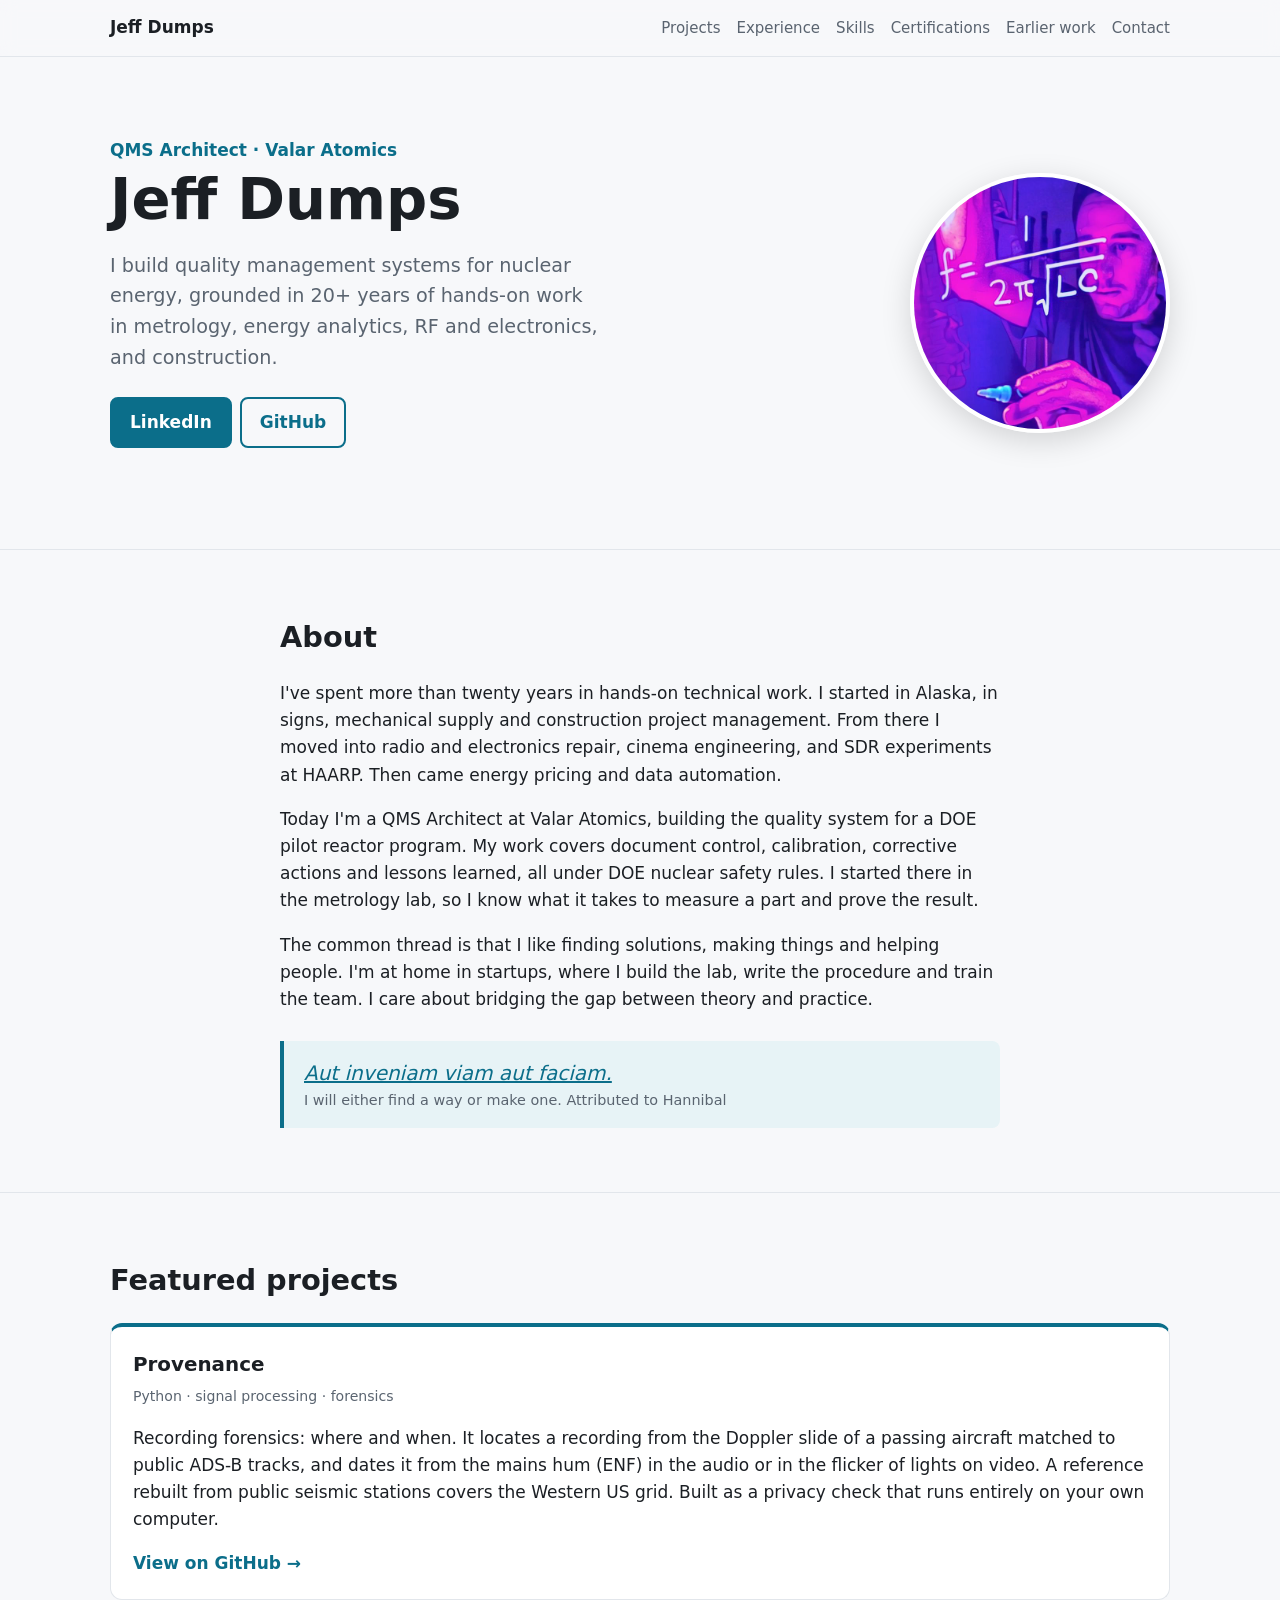
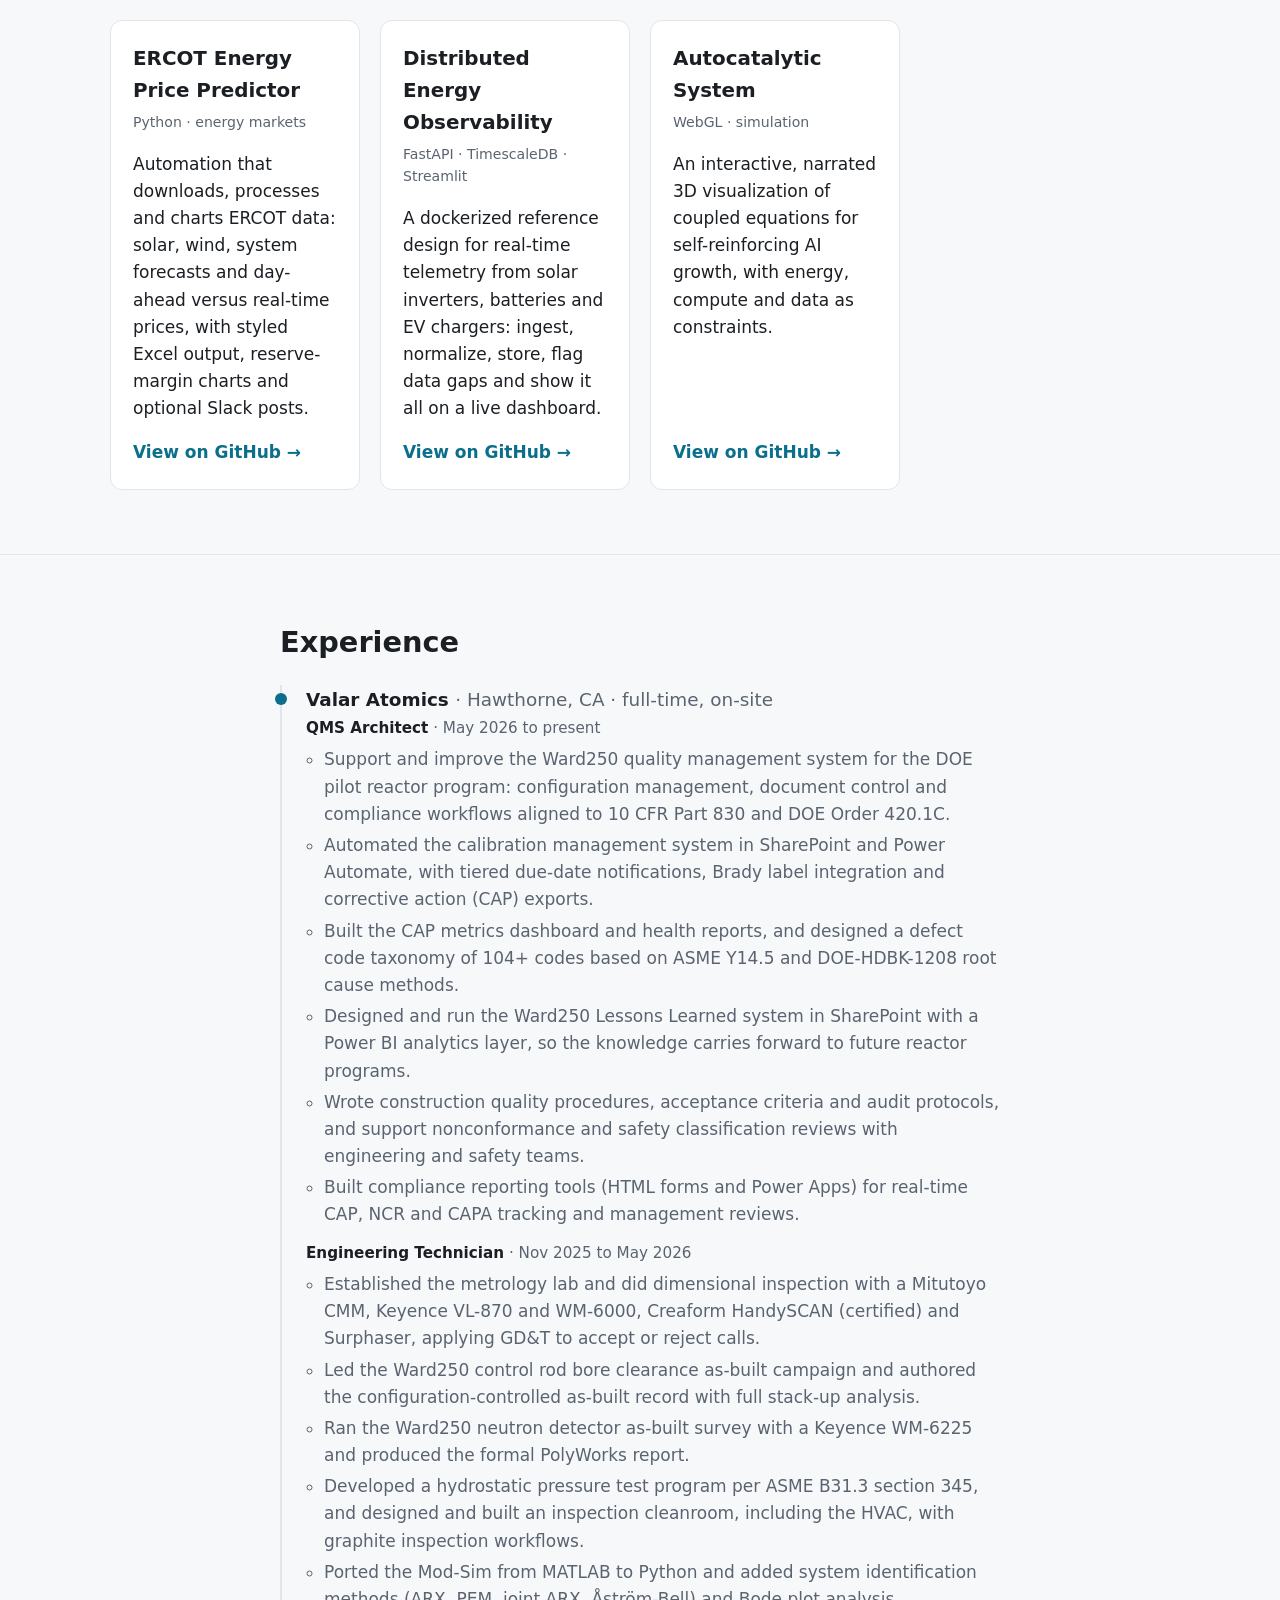
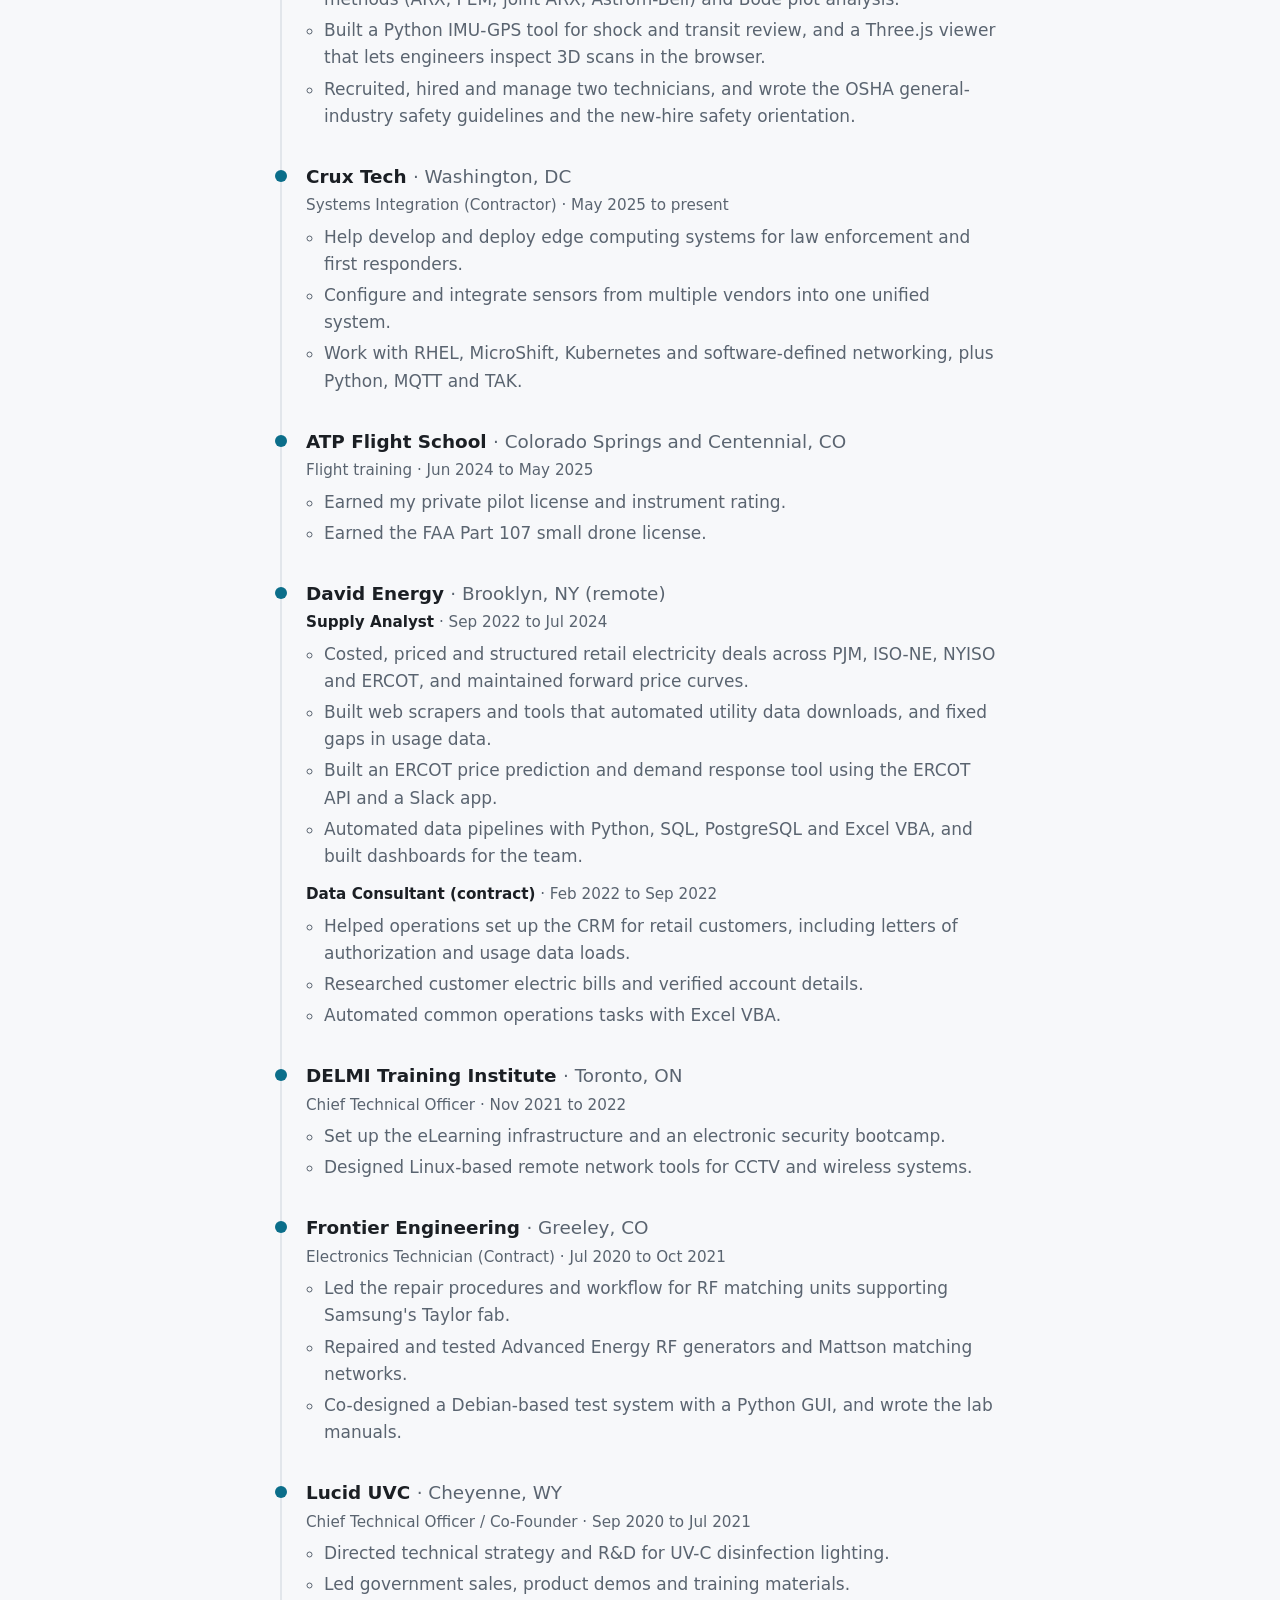
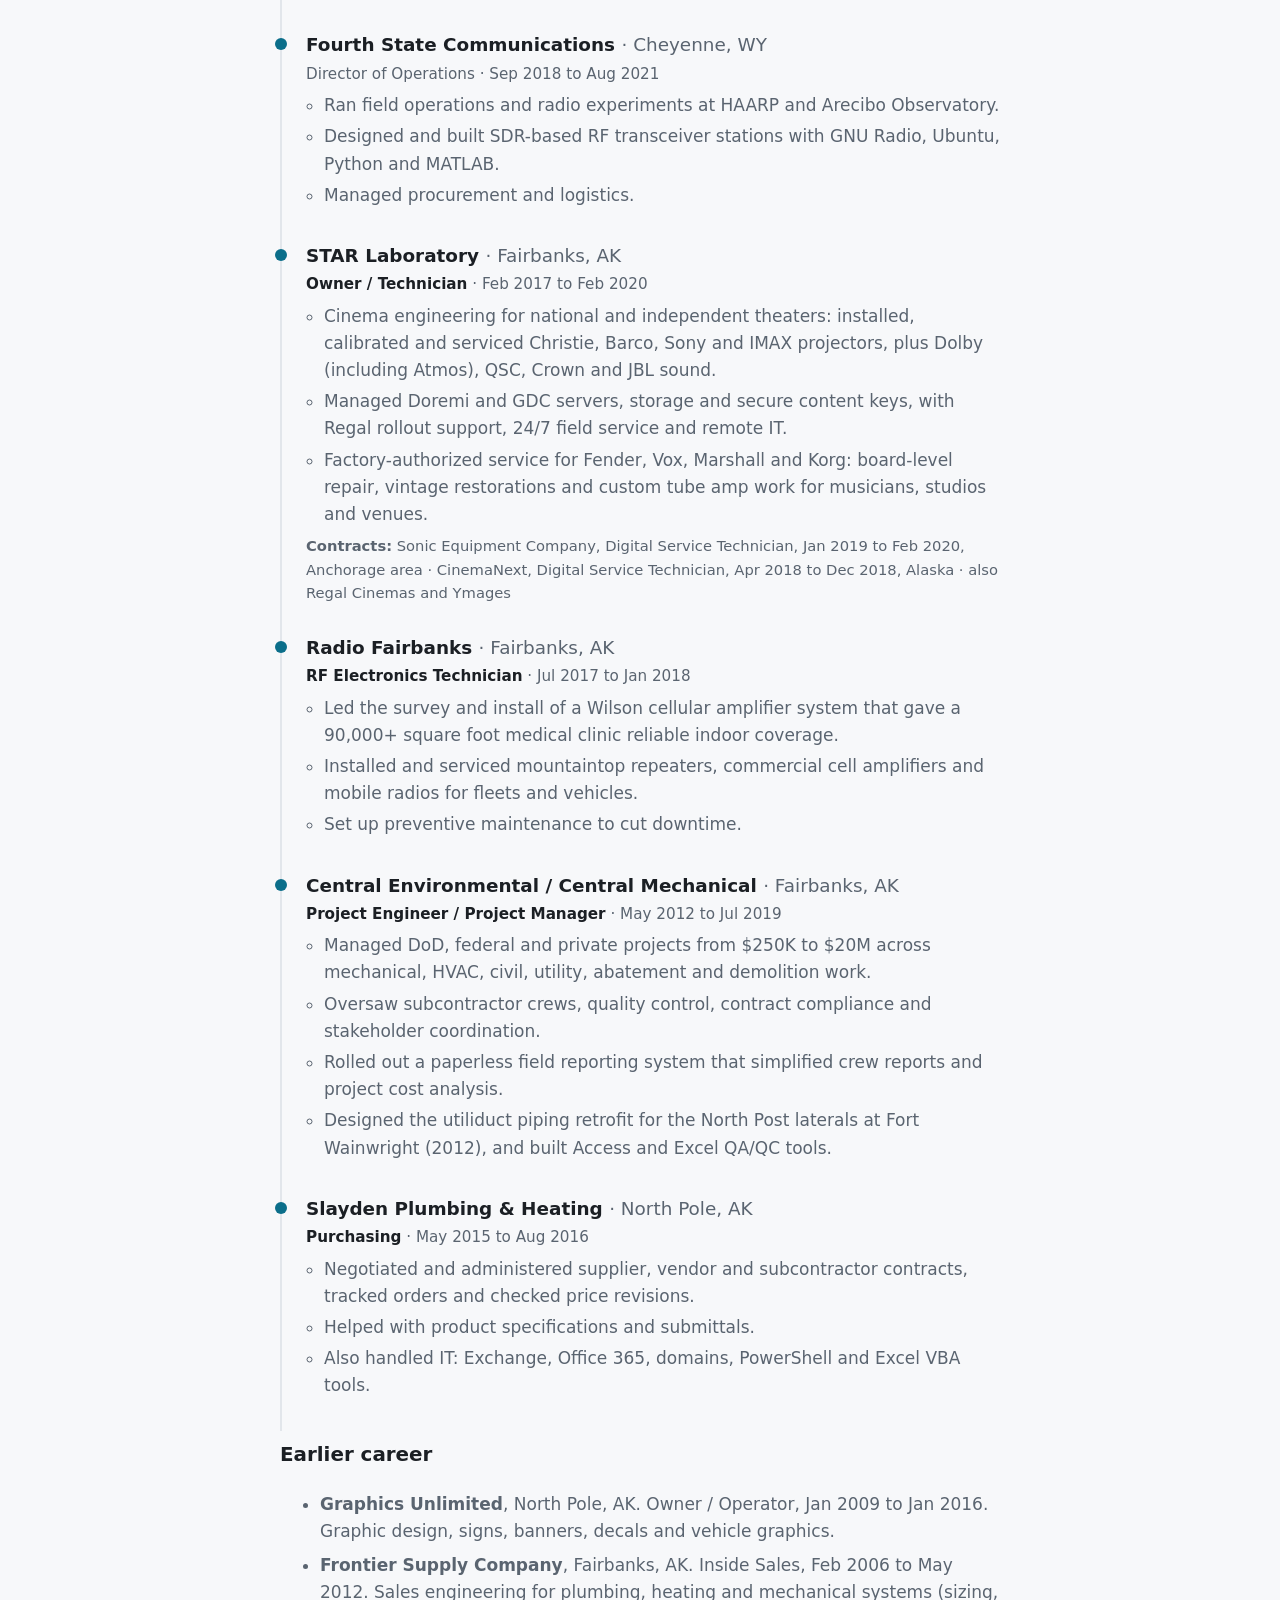
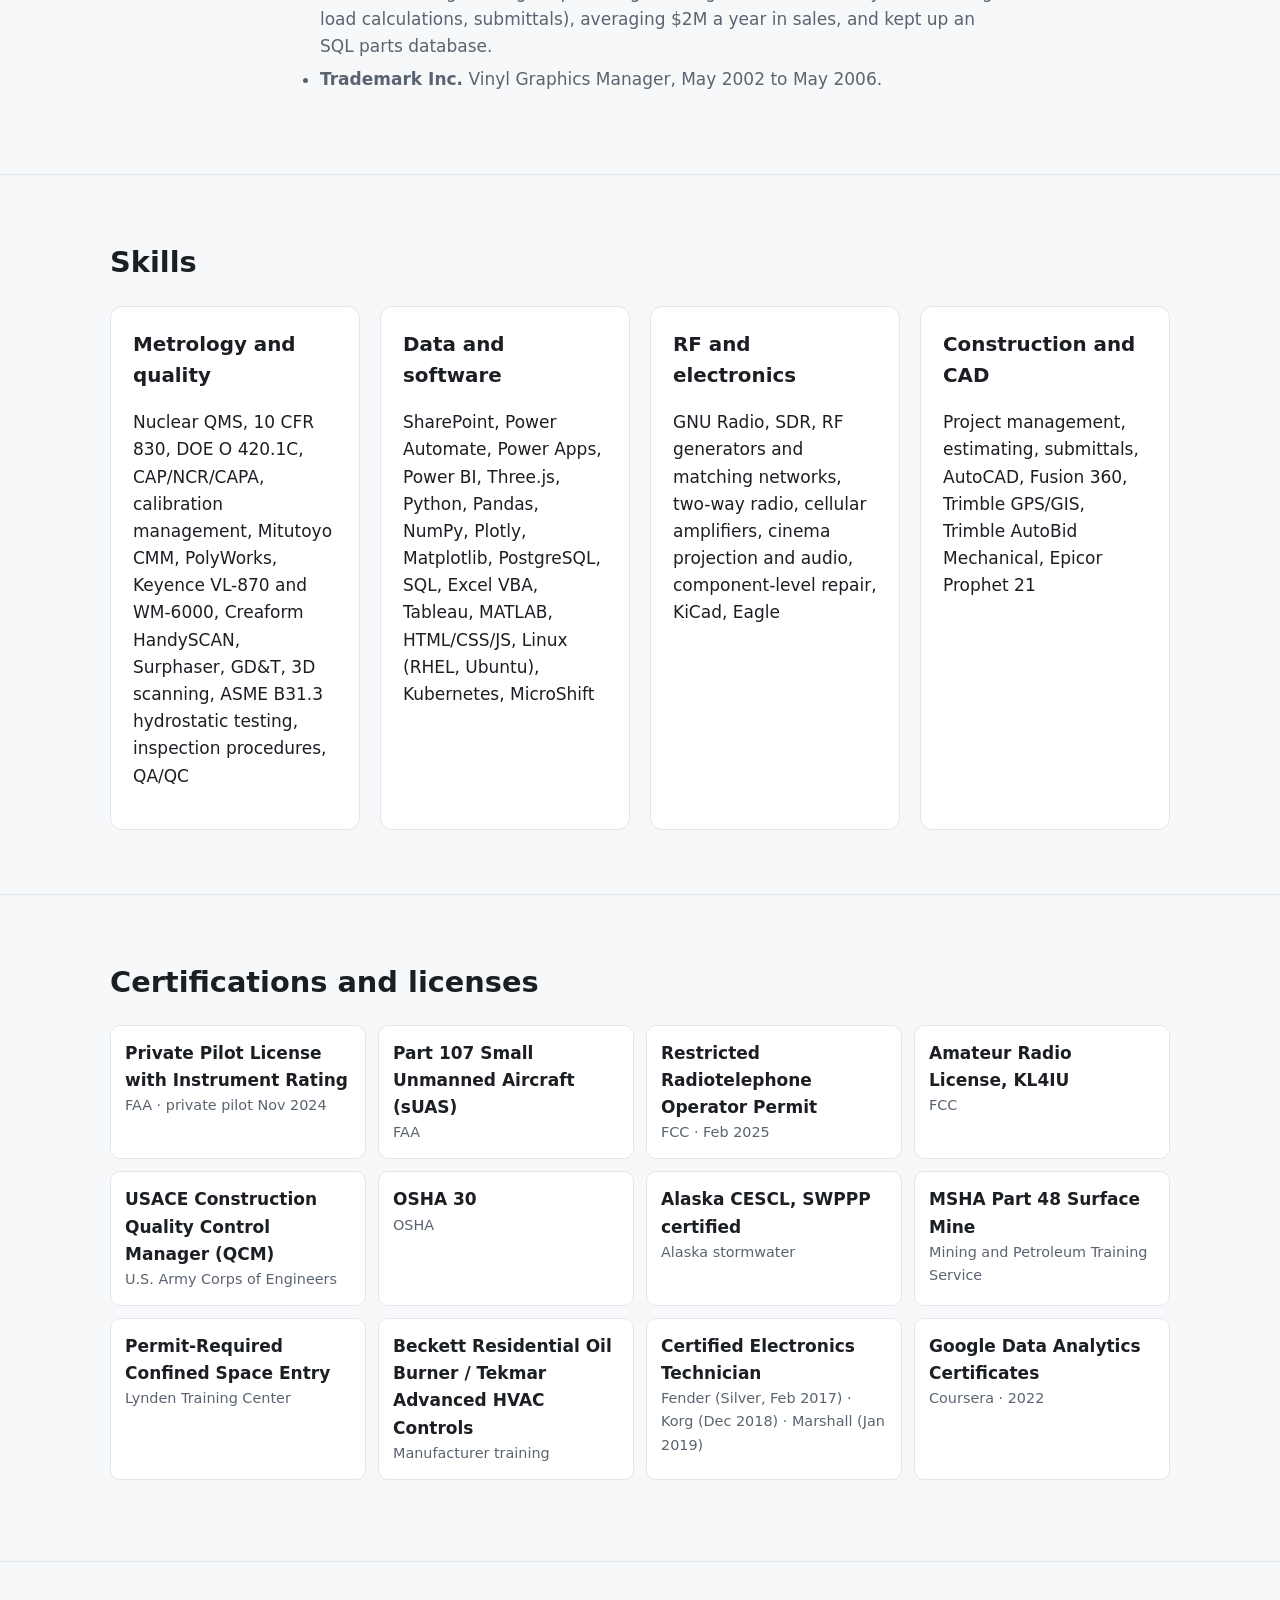
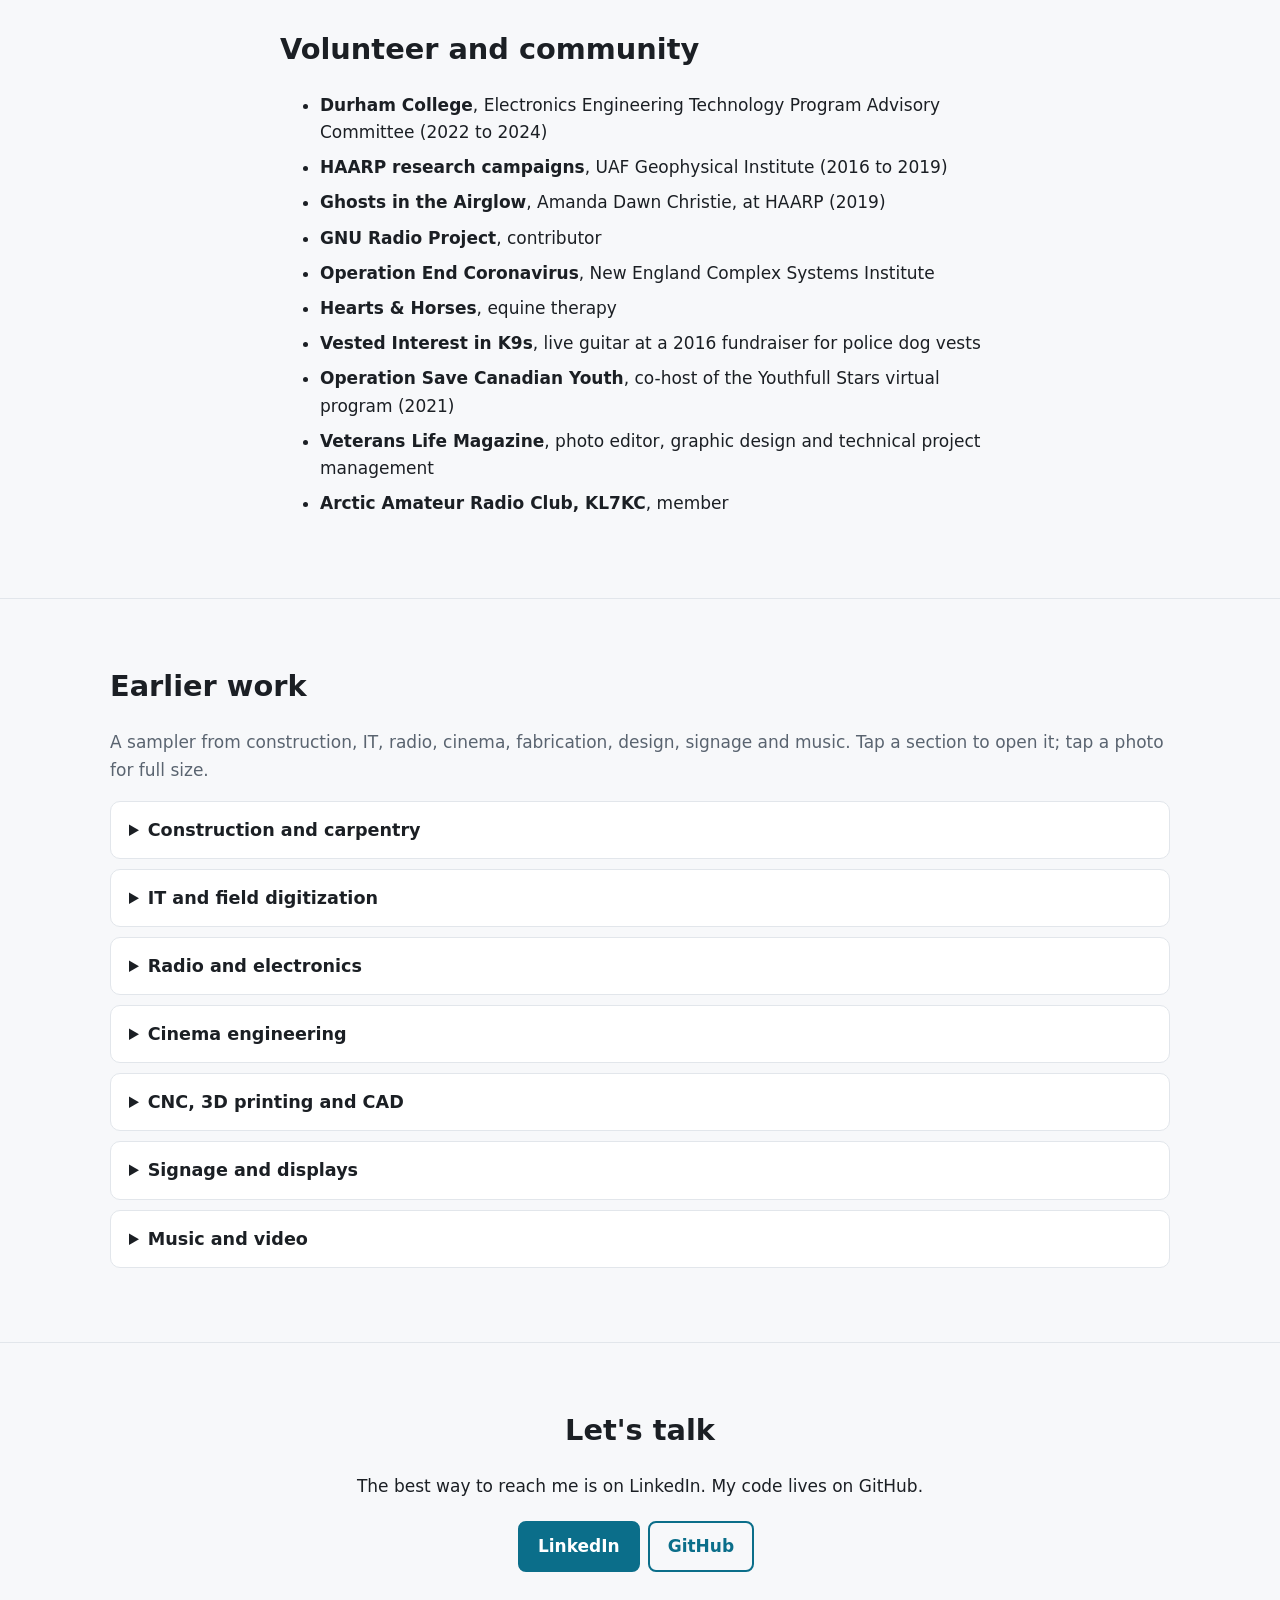
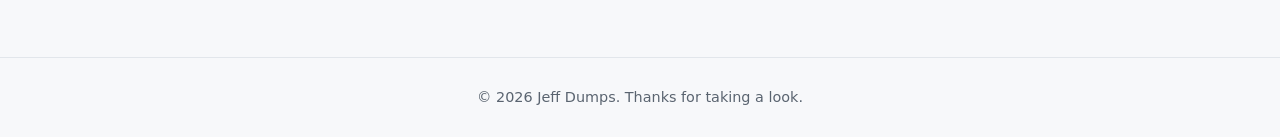
==== index.html @ f46b7fda "Update draft from résumé, Valar/David Energy detail and LinkedIn older roles (local only)" ====
<!doctype html>
<html lang="en">
<head>
<meta charset="utf-8"><meta name="viewport" content="width=device-width,initial-scale=1">
<title>Jeff Dumps | Quality systems, energy data and engineering</title>
<meta name="description" content="Jeff Dumps: nuclear quality systems, energy data and hands-on engineering.">
<link rel="stylesheet" href="style.css">
</head>
<body>
<a class="skip" href="#main">Skip to content</a>
<header class="nav"><div class="wrap"><a class="brand" href="#top">Jeff Dumps</a>
<nav aria-label="Sections"><a href="#projects">Projects</a><a href="#experience">Experience</a><a href="#skills">Skills</a><a href="#certs">Certifications</a><a href="#earlier">Earlier work</a><a href="#contact">Contact</a></nav></div></header>
<main id="main">
<section class="hero" id="top"><div class="wrap hero-grid">
<div><p class="eyebrow">QMS Architect &middot; Valar Atomics</p>
<h1>Jeff Dumps</h1>
<p class="lead">I build quality management systems for nuclear energy, grounded in 20+ years of hands-on work in metrology, energy analytics, RF and electronics, and construction.</p>
<p class="cta"><a class="btn" href="https://www.linkedin.com/in/jeffdumps/">LinkedIn</a><a class="btn ghost" href="https://github.com/jdak907">GitHub</a></p></div>
<img class="portrait" src="photos/thumbs/neon_profile_1.jpg" alt="Portrait of Jeff Dumps" width="320" height="320">
</div></section>

<section id="about"><div class="wrap narrow"><h2>About</h2>
<p>I've spent more than twenty years in hands-on technical work. I started in Alaska, in signs, mechanical supply and construction project management. From there I moved into radio and electronics repair, cinema engineering, and SDR experiments at HAARP. Then came energy pricing and data automation.</p><p>Today I'm a QMS Architect at Valar Atomics, building the quality system for a DOE pilot reactor program. My work covers document control, calibration, corrective actions and lessons learned, all under DOE nuclear safety rules. I started there in the metrology lab, so I know what it takes to measure a part and prove the result.</p>
<p>The common thread is that I like finding solutions, making things and helping people. I'm at home in startups, where I build the lab, write the procedure and train the team. I care about bridging the gap between theory and practice.</p>
<blockquote><p><a href="https://en.wikipedia.org/wiki/Inveniam_viam"><em>Aut inveniam viam aut faciam.</em></a></p><footer>I will either find a way or make one. Attributed to Hannibal</footer></blockquote></div></section>

<section id="projects"><div class="wrap">
<h2>Featured projects</h2>
<div class="cards">
<article class="card feature"><h3>Provenance</h3><p class="tag">Python &middot; signal processing &middot; forensics</p>
<p>Recording forensics: where and when. It locates a recording from the Doppler slide of a passing aircraft matched to public ADS-B tracks, and dates it from the mains hum (ENF) in the audio or in the flicker of lights on video. A reference rebuilt from public seismic stations covers the Western US grid. Built as a privacy check that runs entirely on your own computer.</p>
<a href="https://github.com/jdak907/provenance">View on GitHub &rarr;</a></article>
<article class="card"><h3>ERCOT Energy Price Predictor</h3><p class="tag">Python &middot; energy markets</p>
<p>Automation that downloads, processes and charts ERCOT data: solar, wind, system forecasts and day-ahead versus real-time prices, with styled Excel output, reserve-margin charts and optional Slack posts.</p>
<a href="https://github.com/jdak907/ercot_energy_price_predictor">View on GitHub &rarr;</a></article>
<article class="card"><h3>Distributed Energy Observability</h3><p class="tag">FastAPI &middot; TimescaleDB &middot; Streamlit</p>
<p>A dockerized reference design for real-time telemetry from solar inverters, batteries and EV chargers: ingest, normalize, store, flag data gaps and show it all on a live dashboard.</p>
<a href="https://github.com/jdak907/distributed-energy-observability">View on GitHub &rarr;</a></article>
<article class="card"><h3>Autocatalytic System</h3><p class="tag">WebGL &middot; simulation</p>
<p>An interactive, narrated 3D visualization of coupled equations for self-reinforcing AI growth, with energy, compute and data as constraints.</p>
<a href="https://github.com/jdak907/autocatalytic-system">View on GitHub &rarr;</a></article>
</div></div></section>

<section id="experience"><div class="wrap narrow"><h2>Experience</h2><ol class="timeline"><li><h3>Valar Atomics <span>&middot; Hawthorne, CA &middot; full-time, on-site</span></h3><p class="when"><strong>QMS Architect</strong> &middot; May 2026 to present</p><ul><li>Support and improve the Ward250 quality management system for the DOE pilot reactor program: configuration management, document control and compliance workflows aligned to 10 CFR Part 830 and DOE Order 420.1C.</li><li>Automated the calibration management system in SharePoint and Power Automate, with tiered due-date notifications, Brady label integration and corrective action (CAP) exports.</li><li>Built the CAP metrics dashboard and health reports, and designed a defect code taxonomy of 104+ codes based on ASME Y14.5 and DOE-HDBK-1208 root cause methods.</li><li>Designed and run the Ward250 Lessons Learned system in SharePoint with a Power BI analytics layer, so the knowledge carries forward to future reactor programs.</li><li>Wrote construction quality procedures, acceptance criteria and audit protocols, and support nonconformance and safety classification reviews with engineering and safety teams.</li><li>Built compliance reporting tools (HTML forms and Power Apps) for real-time CAP, NCR and CAPA tracking and management reviews.</li></ul><p class="when"><strong>Engineering Technician</strong> &middot; Nov 2025 to May 2026</p><ul><li>Established the metrology lab and did dimensional inspection with a Mitutoyo CMM, Keyence VL-870 and WM-6000, Creaform HandySCAN (certified) and Surphaser, applying GD&amp;T to accept or reject calls.</li><li>Led the Ward250 control rod bore clearance as-built campaign and authored the configuration-controlled as-built record with full stack-up analysis.</li><li>Ran the Ward250 neutron detector as-built survey with a Keyence WM-6225 and produced the formal PolyWorks report.</li><li>Developed a hydrostatic pressure test program per ASME B31.3 section 345, and designed and built an inspection cleanroom, including the HVAC, with graphite inspection workflows.</li><li>Ported the Mod-Sim from MATLAB to Python and added system identification methods (ARX, PEM, joint ARX, Åström-Bell) and Bode plot analysis.</li><li>Built a Python IMU-GPS tool for shock and transit review, and a Three.js viewer that lets engineers inspect 3D scans in the browser.</li><li>Recruited, hired and manage two technicians, and wrote the OSHA general-industry safety guidelines and the new-hire safety orientation.</li></ul></li><li><h3>Crux Tech <span>&middot; Washington, DC</span></h3><p class="when">Systems Integration (Contractor) &middot; May 2025 to present</p><ul><li>Help develop and deploy edge computing systems for law enforcement and first responders.</li><li>Configure and integrate sensors from multiple vendors into one unified system.</li><li>Work with RHEL, MicroShift, Kubernetes and software-defined networking, plus Python, MQTT and TAK.</li></ul></li><li><h3>ATP Flight School <span>&middot; Colorado Springs and Centennial, CO</span></h3><p class="when">Flight training &middot; Jun 2024 to May 2025</p><ul><li>Earned my private pilot license and instrument rating.</li><li>Earned the FAA Part 107 small drone license.</li></ul></li><li><h3>David Energy <span>&middot; Brooklyn, NY (remote)</span></h3><p class="when"><strong>Supply Analyst</strong> &middot; Sep 2022 to Jul 2024</p><ul><li>Costed, priced and structured retail electricity deals across PJM, ISO-NE, NYISO and ERCOT, and maintained forward price curves.</li><li>Built web scrapers and tools that automated utility data downloads, and fixed gaps in usage data.</li><li>Built an ERCOT price prediction and demand response tool using the ERCOT API and a Slack app.</li><li>Automated data pipelines with Python, SQL, PostgreSQL and Excel VBA, and built dashboards for the team.</li></ul><p class="when"><strong>Data Consultant (contract)</strong> &middot; Feb 2022 to Sep 2022</p><ul><li>Helped operations set up the CRM for retail customers, including letters of authorization and usage data loads.</li><li>Researched customer electric bills and verified account details.</li><li>Automated common operations tasks with Excel VBA.</li></ul></li><li><h3>DELMI Training Institute <span>&middot; Toronto, ON</span></h3><p class="when">Chief Technical Officer &middot; Nov 2021 to 2022</p><ul><li>Set up the eLearning infrastructure and an electronic security bootcamp.</li><li>Designed Linux-based remote network tools for CCTV and wireless systems.</li></ul></li><li><h3>Frontier Engineering <span>&middot; Greeley, CO</span></h3><p class="when">Electronics Technician (Contract) &middot; Jul 2020 to Oct 2021</p><ul><li>Led the repair procedures and workflow for RF matching units supporting Samsung's Taylor fab.</li><li>Repaired and tested Advanced Energy RF generators and Mattson matching networks.</li><li>Co-designed a Debian-based test system with a Python GUI, and wrote the lab manuals.</li></ul></li><li><h3>Lucid UVC <span>&middot; Cheyenne, WY</span></h3><p class="when">Chief Technical Officer / Co-Founder &middot; Sep 2020 to Jul 2021</p><ul><li>Directed technical strategy and R&amp;D for UV-C disinfection lighting.</li><li>Led government sales, product demos and training materials.</li></ul></li><li><h3>Fourth State Communications <span>&middot; Cheyenne, WY</span></h3><p class="when">Director of Operations &middot; Sep 2018 to Aug 2021</p><ul><li>Ran field operations and radio experiments at HAARP and Arecibo Observatory.</li><li>Designed and built SDR-based RF transceiver stations with GNU Radio, Ubuntu, Python and MATLAB.</li><li>Managed procurement and logistics.</li></ul></li><li><h3>STAR Laboratory <span>&middot; Fairbanks, AK</span></h3><p class="when"><strong>Owner / Technician</strong> &middot; Feb 2017 to Feb 2020</p><ul><li>Cinema engineering for national and independent theaters: installed, calibrated and serviced Christie, Barco, Sony and IMAX projectors, plus Dolby (including Atmos), QSC, Crown and JBL sound.</li><li>Managed Doremi and GDC servers, storage and secure content keys, with Regal rollout support, 24/7 field service and remote IT.</li><li>Factory-authorized service for Fender, Vox, Marshall and Korg: board-level repair, vintage restorations and custom tube amp work for musicians, studios and venues.</li></ul><p class="contracts"><strong>Contracts:</strong> Sonic Equipment Company, Digital Service Technician, Jan 2019 to Feb 2020, Anchorage area &middot; CinemaNext, Digital Service Technician, Apr 2018 to Dec 2018, Alaska &middot; also Regal Cinemas and Ymages</p></li><li><h3>Radio Fairbanks <span>&middot; Fairbanks, AK</span></h3><p class="when"><strong>RF Electronics Technician</strong> &middot; Jul 2017 to Jan 2018</p><ul><li>Led the survey and install of a Wilson cellular amplifier system that gave a 90,000+ square foot medical clinic reliable indoor coverage.</li><li>Installed and serviced mountaintop repeaters, commercial cell amplifiers and mobile radios for fleets and vehicles.</li><li>Set up preventive maintenance to cut downtime.</li></ul></li><li><h3>Central Environmental / Central Mechanical <span>&middot; Fairbanks, AK</span></h3><p class="when"><strong>Project Engineer / Project Manager</strong> &middot; May 2012 to Jul 2019</p><ul><li>Managed DoD, federal and private projects from $250K to $20M across mechanical, HVAC, civil, utility, abatement and demolition work.</li><li>Oversaw subcontractor crews, quality control, contract compliance and stakeholder coordination.</li><li>Rolled out a paperless field reporting system that simplified crew reports and project cost analysis.</li><li>Designed the utiliduct piping retrofit for the North Post laterals at Fort Wainwright (2012), and built Access and Excel QA/QC tools.</li></ul></li><li><h3>Slayden Plumbing &amp; Heating <span>&middot; North Pole, AK</span></h3><p class="when"><strong>Purchasing</strong> &middot; May 2015 to Aug 2016</p><ul><li>Negotiated and administered supplier, vendor and subcontractor contracts, tracked orders and checked price revisions.</li><li>Helped with product specifications and submittals.</li><li>Also handled IT: Exchange, Office 365, domains, PowerShell and Excel VBA tools.</li></ul></li></ol><h3 class="early">Earlier career</h3><ul class="early-list">
<li><strong>Graphics Unlimited</strong>, North Pole, AK. Owner / Operator, Jan 2009 to Jan 2016. Graphic design, signs, banners, decals and vehicle graphics.</li>
<li><strong>Frontier Supply Company</strong>, Fairbanks, AK. Inside Sales, Feb 2006 to May 2012. Sales engineering for plumbing, heating and mechanical systems (sizing, load calculations, submittals), averaging $2M a year in sales, and kept up an SQL parts database.</li>
<li><strong>Trademark Inc.</strong> Vinyl Graphics Manager, May 2002 to May 2006.</li></ul></div></section>

<section id="skills"><div class="wrap"><h2>Skills</h2><div class="cards"><article class="card"><h3>Metrology and quality</h3><p>Nuclear QMS, 10 CFR 830, DOE O 420.1C, CAP/NCR/CAPA, calibration management, Mitutoyo CMM, PolyWorks, Keyence VL-870 and WM-6000, Creaform HandySCAN, Surphaser, GD&amp;T, 3D scanning, ASME B31.3 hydrostatic testing, inspection procedures, QA/QC</p></article><article class="card"><h3>Data and software</h3><p>SharePoint, Power Automate, Power Apps, Power BI, Three.js, Python, Pandas, NumPy, Plotly, Matplotlib, PostgreSQL, SQL, Excel VBA, Tableau, MATLAB, HTML/CSS/JS, Linux (RHEL, Ubuntu), Kubernetes, MicroShift</p></article><article class="card"><h3>RF and electronics</h3><p>GNU Radio, SDR, RF generators and matching networks, two-way radio, cellular amplifiers, cinema projection and audio, component-level repair, KiCad, Eagle</p></article><article class="card"><h3>Construction and CAD</h3><p>Project management, estimating, submittals, AutoCAD, Fusion 360, Trimble GPS/GIS, Trimble AutoBid Mechanical, Epicor Prophet 21</p></article></div></div></section>
<section id="certs"><div class="wrap"><h2>Certifications and licenses</h2><ul class="grid-list"><li><strong>Private Pilot License with Instrument Rating</strong><span>FAA &middot; private pilot Nov 2024</span></li><li><strong>Part 107 Small Unmanned Aircraft (sUAS)</strong><span>FAA</span></li><li><strong>Restricted Radiotelephone Operator Permit</strong><span>FCC &middot; Feb 2025</span></li><li><strong>Amateur Radio License, KL4IU</strong><span>FCC</span></li><li><strong>USACE Construction Quality Control Manager (QCM)</strong><span>U.S. Army Corps of Engineers</span></li><li><strong>OSHA 30</strong><span>OSHA</span></li><li><strong>Alaska CESCL, SWPPP certified</strong><span>Alaska stormwater</span></li><li><strong>MSHA Part 48 Surface Mine</strong><span>Mining and Petroleum Training Service</span></li><li><strong>Permit-Required Confined Space Entry</strong><span>Lynden Training Center</span></li><li><strong>Beckett Residential Oil Burner / Tekmar Advanced HVAC Controls</strong><span>Manufacturer training</span></li><li><strong>Certified Electronics Technician</strong><span>Fender (Silver, Feb 2017) &middot; Korg (Dec 2018) &middot; Marshall (Jan 2019)</span></li><li><strong>Google Data Analytics Certificates</strong><span>Coursera &middot; 2022</span></li></ul></div></section>

<section id="community"><div class="wrap narrow"><h2>Volunteer and community</h2><ul class="plain"><li><strong>Durham College</strong>, Electronics Engineering Technology Program Advisory Committee (2022 to 2024)</li><li><strong>HAARP research campaigns</strong>, UAF Geophysical Institute (2016 to 2019)</li><li><strong>Ghosts in the Airglow</strong>, Amanda Dawn Christie, at HAARP (2019)</li><li><strong>GNU Radio Project</strong>, contributor</li><li><strong>Operation End Coronavirus</strong>, New England Complex Systems Institute</li><li><strong>Hearts &amp; Horses</strong>, equine therapy</li><li><strong>Vested Interest in K9s</strong>, live guitar at a 2016 fundraiser for police dog vests</li><li><strong>Operation Save Canadian Youth</strong>, co-host of the Youthfull Stars virtual program (2021)</li><li><strong>Veterans Life Magazine</strong>, photo editor, graphic design and technical project management</li><li><strong>Arctic Amateur Radio Club, KL7KC</strong>, member</li></ul></div></section>

<section id="earlier"><div class="wrap">
<h2>Earlier work</h2>
<p class="sub">A sampler from construction, IT, radio, cinema, fabrication, design, signage and music. Tap a section to open it; tap a photo for full size.</p>
<details class="era"><summary>Construction and carpentry</summary>
<div class="item"><h4>Extravagant entryway</h4><p>Top-to-bottom remodel: Ralph Lauren "Antique Leather" paint, tin ceiling and crown molding, window trim, maple wainscoting and a checkered PVC tile floor.</p>
<div class="gallery">
<a href="photos/entry.jpg"><img src="photos/thumbs/entry.jpg" alt="Entryway" loading="lazy" width="160" height="120"></a>
<a href="photos/ceiling.jpg"><img src="photos/thumbs/ceiling.jpg" alt="Tin ceiling" loading="lazy" width="160" height="120"></a>
<a href="photos/window.jpg"><img src="photos/thumbs/window.jpg" alt="Window trim" loading="lazy" width="160" height="120"></a>
<a href="photos/wainscoting_1.jpg"><img src="photos/thumbs/wainscoting_1.jpg" alt="Wainscoting" loading="lazy" width="160" height="120"></a>
<a href="photos/wainscoting_2.jpg"><img src="photos/thumbs/wainscoting_2.jpg" alt="Wainscoting" loading="lazy" width="160" height="120"></a>
<a href="photos/floor.jpg"><img src="photos/thumbs/floor.jpg" alt="Floor" loading="lazy" width="160" height="120"></a>
</div>
</div>
<div class="item"><h4>Deck renovation</h4><p>Designed the concept for the customer, tore out the rotted deck and built a new one.</p>
<div class="gallery">
<a href="photos/deck_plan.jpg"><img src="photos/thumbs/deck_plan.jpg" alt="Plan" loading="lazy" width="160" height="120"></a>
<a href="photos/deck_before.jpg"><img src="photos/thumbs/deck_before.jpg" alt="Before" loading="lazy" width="160" height="120"></a>
<a href="photos/deck_after.jpg"><img src="photos/thumbs/deck_after.jpg" alt="After" loading="lazy" width="160" height="120"></a>
</div>
</div>
<div class="item"><h4>Cabin kitchen, gutters and repairs</h4><p>New cabinets, counters and appliances; new rain gutters; water-damage drywall and flooring repair.</p>
<div class="gallery">
<a href="photos/kitchen.jpg"><img src="photos/thumbs/kitchen.jpg" alt="Kitchen" loading="lazy" width="160" height="120"></a>
<a href="photos/rain_gutter.jpg"><img src="photos/thumbs/rain_gutter.jpg" alt="Gutters" loading="lazy" width="160" height="120"></a>
<a href="photos/water_damage.jpg"><img src="photos/thumbs/water_damage.jpg" alt="Water damage" loading="lazy" width="160" height="120"></a>
<a href="photos/water_damage_restored.jpg"><img src="photos/thumbs/water_damage_restored.jpg" alt="Restored" loading="lazy" width="160" height="120"></a>
</div>
</div>
<div class="item"><h4>Custom furniture</h4><p>Farmhouse-style desks, a family table with benches, and a gardening bench.</p>
<div class="gallery">
<a href="photos/desks.jpg"><img src="photos/thumbs/desks.jpg" alt="Desks" loading="lazy" width="160" height="120"></a>
<a href="photos/table.jpg"><img src="photos/thumbs/table.jpg" alt="Table" loading="lazy" width="160" height="120"></a>
<a href="photos/bench.jpg"><img src="photos/thumbs/bench.jpg" alt="Bench" loading="lazy" width="160" height="120"></a>
</div>
</div>
</details>
<details class="era"><summary>IT and field digitization</summary>
<div class="item"><h4>Web design and Excel tools</h4><p>Website, graphics and photography for Central Mechanical, plus a glycol concentration calculator in Excel (C_t = sum of C_i V_i divided by sum of V_i).</p>
<div class="gallery">
<a href="photos/glycol_calc.jpg"><img src="photos/thumbs/glycol_calc.jpg" alt="Glycol calculator" loading="lazy" width="160" height="120"></a>
</div>
</div>
<div class="item"><h4>GoFormz rollout</h4><p>Converted a mechanical contractor's paper forms to digital and deployed six field tablets. Reports came in on time and illegible handwriting went away.</p>
<div class="gallery">
<a href="photos/goformz.jpg"><img src="photos/thumbs/goformz.jpg" alt="Field tablets" loading="lazy" width="160" height="120"></a>
</div>
</div>
<div class="item"><h4>Servers, racks and cabling</h4><p>Rack rework, cable management, server room cleanup, server upkeep and Office 365 / Exchange administration.</p>
<div class="gallery">
<a href="photos/server_rack.jpg"><img src="photos/thumbs/server_rack.jpg" alt="Server rack" loading="lazy" width="160" height="120"></a>
<a href="photos/cable_management.jpg"><img src="photos/thumbs/cable_management.jpg" alt="Rack amplifiers" loading="lazy" width="160" height="120"></a>
<a href="photos/server_room.jpg"><img src="photos/thumbs/server_room.jpg" alt="Server room" loading="lazy" width="160" height="120"></a>
<a href="photos/pc_workstation.jpg"><img src="photos/thumbs/pc_workstation.jpg" alt="Workstation" loading="lazy" width="160" height="120"></a>
</div>
</div>
</details>
<details class="era"><summary>Radio and electronics</summary>
<div class="item"><h4>Ghosts in the Airglow (Amanda Dawn Christie)</h4><p>Technical consulting, SDR reception, AM/SSB/SSTV decoding and the live stream for this ionospheric transmission art project using HAARP.</p>
</div>
<div class="item"><h4>Amateur radio science experiment at HAARP</h4><p>Designed an experiment on ionospheric cross-modulation (the Luxembourg effect) and ran the first crowdfunded experiment at HAARP.</p>
</div>
<div class="item"><h4>eXogon circularly polarized HF antenna</h4><p>With Eric Nichols, KL7AJ: design, prototype and a PCB kit, featured in his book <em>Receiving Antennas for the Radio Amateur</em>.</p>
<div class="gallery">
<a href="photos/exogon_cad.jpg"><img src="photos/thumbs/exogon_cad.jpg" alt="CAD" loading="lazy" width="160" height="120"></a>
<a href="photos/exogon_prototype.jpg"><img src="photos/thumbs/exogon_prototype.jpg" alt="Prototype" loading="lazy" width="160" height="120"></a>
<a href="photos/exogon_pcb.jpg"><img src="photos/thumbs/exogon_pcb.jpg" alt="PCB" loading="lazy" width="160" height="120"></a>
</div>
</div>
<div class="item"><h4>Radio, cellular and instrument repair</h4><p>Handheld and mobile radio repair and calibration, vehicle installs, Wilson cellular amplifier systems, and certified service on Fender, Marshall, Vox, Hammond and Crown gear.</p>
<div class="gallery">
<a href="photos/ht_repair_2.jpg"><img src="photos/thumbs/ht_repair_2.jpg" alt="Handheld repair" loading="lazy" width="160" height="120"></a>
<a href="photos/mobile_repair.jpg"><img src="photos/thumbs/mobile_repair.jpg" alt="Mobile repair" loading="lazy" width="160" height="120"></a>
<a href="photos/ifr_test.jpg"><img src="photos/thumbs/ifr_test.jpg" alt="Calibration" loading="lazy" width="160" height="120"></a>
<a href="photos/cb_vhf_install.jpg"><img src="photos/thumbs/cb_vhf_install.jpg" alt="VHF install" loading="lazy" width="160" height="120"></a>
<a href="photos/cell_survey.jpg"><img src="photos/thumbs/cell_survey.jpg" alt="RF survey" loading="lazy" width="160" height="120"></a>
<a href="photos/cell_amp.jpg"><img src="photos/thumbs/cell_amp.jpg" alt="Cell amplifier" loading="lazy" width="160" height="120"></a>
<a href="photos/fender.jpg"><img src="photos/thumbs/fender.jpg" alt="Fender" loading="lazy" width="160" height="120"></a>
<a href="photos/vox.jpg"><img src="photos/thumbs/vox.jpg" alt="Vox" loading="lazy" width="160" height="120"></a>
<a href="photos/hammond.jpg"><img src="photos/thumbs/hammond.jpg" alt="Hammond" loading="lazy" width="160" height="120"></a>
<a href="photos/recone.jpg"><img src="photos/thumbs/recone.jpg" alt="Speaker recone" loading="lazy" width="160" height="120"></a>
</div>
</div>
</details>
<details class="era"><summary>Cinema engineering</summary>
<div class="item"><h4>Projection and sound</h4><p>Service on Sony, Barco and Christie projectors; color space calibration, 3D alignment, 4-mic RTA room tuning on USL, QSC and Dolby processors; server and automation upkeep.</p>
<div class="gallery">
<a href="photos/cinema_sony.jpg"><img src="photos/thumbs/cinema_sony.jpg" alt="Sony" loading="lazy" width="160" height="120"></a>
<a href="photos/projection.jpg"><img src="photos/thumbs/projection.jpg" alt="Barco" loading="lazy" width="160" height="120"></a>
<a href="photos/cinema_imax.jpg"><img src="photos/thumbs/cinema_imax.jpg" alt="Christie" loading="lazy" width="160" height="120"></a>
<a href="photos/cinema_colorspace.jpg"><img src="photos/thumbs/cinema_colorspace.jpg" alt="Color calibration" loading="lazy" width="160" height="120"></a>
<a href="photos/cinema_3d.jpg"><img src="photos/thumbs/cinema_3d.jpg" alt="3D alignment" loading="lazy" width="160" height="120"></a>
<a href="photos/cinema_rta.jpg"><img src="photos/thumbs/cinema_rta.jpg" alt="RTA" loading="lazy" width="160" height="120"></a>
</div>
</div>
</details>
<details class="era"><summary>CNC, 3D printing and CAD</summary>
<div class="item"><h4>CNC router and fabrication</h4><p>Built a CNC router with a 2.2 kW water-cooled spindle. Machined a copper PCB trace, guitar-neck coat racks, bottle openers and a Palmer depot sign replica; 3D-printed a vintage oscilloscope hinge.</p>
<div class="gallery">
<a href="photos/cnc.jpg"><img src="photos/thumbs/cnc.jpg" alt="CNC router" loading="lazy" width="160" height="120"></a>
<a href="photos/trace_model.jpg"><img src="photos/thumbs/trace_model.jpg" alt="Trace model" loading="lazy" width="160" height="120"></a>
<a href="photos/trace_actual.jpg"><img src="photos/thumbs/trace_actual.jpg" alt="Trace" loading="lazy" width="160" height="120"></a>
<a href="photos/guitar_coatracks.jpg"><img src="photos/thumbs/guitar_coatracks.jpg" alt="Coat racks" loading="lazy" width="160" height="120"></a>
<a href="photos/openers.jpg"><img src="photos/thumbs/openers.jpg" alt="Openers" loading="lazy" width="160" height="120"></a>
<a href="photos/sign.jpg"><img src="photos/thumbs/sign.jpg" alt="Original sign" loading="lazy" width="160" height="120"></a>
<a href="photos/sign_replica.jpg"><img src="photos/thumbs/sign_replica.jpg" alt="Replica" loading="lazy" width="160" height="120"></a>
<a href="photos/leader_fixed.jpg"><img src="photos/thumbs/leader_fixed.jpg" alt="Oscilloscope repair" loading="lazy" width="160" height="120"></a>
</div>
</div>
<div class="item"><h4>Mechanical and site drawings</h4><p>Utiliduct pipe support racks to tight tolerances (the drawings were approved and built as drawn), pump piping details, and a Digisonde site plan for Poker Flat Research Range using dimensions from the manual plus geographic and magnetic north.</p>
<div class="gallery">
<a href="photos/pipe_support.jpg"><img src="photos/thumbs/pipe_support.jpg" alt="Pipe support" loading="lazy" width="160" height="120"></a>
<a href="photos/pump_piping.jpg"><img src="photos/thumbs/pump_piping.jpg" alt="Pump piping" loading="lazy" width="160" height="120"></a>
<a href="photos/ionosonde.jpg"><img src="photos/thumbs/ionosonde.jpg" alt="Digisonde site plan" loading="lazy" width="160" height="120"></a>
<a href="photos/diagram.jpg"><img src="photos/thumbs/diagram.jpg" alt="RF block diagram" loading="lazy" width="160" height="120"></a>
</div>
</div>
<div class="item"><h4>Graphic design</h4><p>A tri-fold brochure for Central Mechanical and a newspaper ad.</p>
<div class="gallery">
<a href="photos/pizza_ad.jpg"><img src="photos/thumbs/pizza_ad.jpg" alt="Newspaper ad" loading="lazy" width="160" height="120"></a>
</div>
</div>
</details>
<details class="era"><summary>Signage and displays</summary>
<div class="item"><h4>Retail and vehicle graphics</h4><p>Signage and fixtures at the ACS store in Fairbanks, Vivint and APX Alarm vehicle graphics, and an Old Navy floor logo with epoxy and non-slip finish.</p>
<div class="gallery">
<a href="photos/acs_1.jpg"><img src="photos/thumbs/acs_1.jpg" alt="ACS signage" loading="lazy" width="160" height="120"></a>
<a href="photos/acs_2.jpg"><img src="photos/thumbs/acs_2.jpg" alt="ACS fixtures" loading="lazy" width="160" height="120"></a>
<a href="photos/vivint_1.jpg"><img src="photos/thumbs/vivint_1.jpg" alt="Vivint logo" loading="lazy" width="160" height="120"></a>
<a href="photos/vivint_2.jpg"><img src="photos/thumbs/vivint_2.jpg" alt="Lettering" loading="lazy" width="160" height="120"></a>
<a href="photos/apx_alarm_1.jpg"><img src="photos/thumbs/apx_alarm_1.jpg" alt="APX Alarm" loading="lazy" width="160" height="120"></a>
<a href="photos/old_navy_1.jpg"><img src="photos/thumbs/old_navy_1.jpg" alt="Old Navy logo" loading="lazy" width="160" height="120"></a>
<a href="photos/old_navy_2.jpg"><img src="photos/thumbs/old_navy_2.jpg" alt="Old Navy marking" loading="lazy" width="160" height="120"></a>
</div>
</div>
</details>
<details class="era"><summary>Music and video</summary><div class="media">
<p><strong>Music.</strong> Statik, <em>Empire of the Sun</em> (wrote and produced); guitar with The Color Room; lead guitar on Wax &amp; Rosewood's "May [I Would]"; and the Star Spangled Banner sent over shortwave by HAARP on 3.25 MHz in 2017.</p>
<ul class="links"><li><a href="https://open.spotify.com/album/6wdm291SgsZQ80Lf193DTO">Statik on Spotify</a></li><li><a href="https://open.spotify.com/artist/6MxMTkcqY6bcYnHKdSjhnt">The Color Room</a></li><li><a href="https://open.spotify.com/track/0Fx7GQDUP6bP6qrJhTNRZh">May [I Would]</a></li><li><a href="https://soundcloud.com/jeff-dumps/star-spangled-banner">Star Spangled Banner (SoundCloud)</a></li></ul>
<p><strong>Video.</strong> An Alaska scenery slideshow with my own guitar (DaVinci Resolve), a -20&nbsp;&deg;F demolition time-lapse, and a GNU Radio FM receiver recording I/Q to DigitalRF.</p>
<ul class="links"><li><a href="https://www.youtube.com/watch?v=zSrlpla4SX0">Alaska scenery</a></li><li><a href="https://www.youtube.com/watch?v=_v9I2o9O9FE">Demolition time-lapse</a></li><li><a href="https://www.youtube.com/watch?v=HeevNOxFUjI">GNU Radio + DigitalRF</a></li></ul></div></details>
</div></section>

<section id="contact"><div class="wrap narrow center">
<h2>Let's talk</h2>
<p>The best way to reach me is on LinkedIn. My code lives on GitHub.</p>
<p class="cta"><a class="btn" href="https://www.linkedin.com/in/jeffdumps/">LinkedIn</a><a class="btn ghost" href="https://github.com/jdak907">GitHub</a></p>
</div></section>
</main>
<footer class="foot"><div class="wrap">&copy; <span id="y">2026</span> Jeff Dumps. Thanks for taking a look.</div></footer>
<script>document.getElementById('y').textContent=new Date().getFullYear()</script>
</body></html>
---- style.css ----
:root{--bg:#f7f8fa;--fg:#1b1f24;--mut:#5a6470;--card:#fff;--line:#e2e6eb;--acc:#0b6e8a;--acc2:#e7f3f6}
@media (prefers-color-scheme:dark){:root{--bg:#0f1317;--fg:#e6eaee;--mut:#9aa5b1;--card:#171c22;--line:#28303a;--acc:#5cc3dd;--acc2:#16303a}}
*{box-sizing:border-box}html{scroll-behavior:smooth}
body{margin:0;font:17px/1.6 system-ui,-apple-system,"Segoe UI",Roboto,sans-serif;background:var(--bg);color:var(--fg)}
a{color:var(--acc)}a:focus-visible,summary:focus-visible{outline:3px solid var(--acc);outline-offset:2px}
.skip{position:absolute;left:-999px}.skip:focus{left:8px;top:8px;background:var(--card);padding:8px;z-index:9}
.wrap{max-width:1100px;margin:0 auto;padding:0 20px}.narrow{max-width:760px}.center{text-align:center}
.nav{position:sticky;top:0;z-index:5;background:color-mix(in srgb,var(--bg) 88%,transparent);backdrop-filter:blur(8px);border-bottom:1px solid var(--line)}
.nav .wrap{display:flex;align-items:center;justify-content:space-between;gap:12px;height:56px}
.brand{font-weight:700;text-decoration:none;color:var(--fg)}nav{display:flex;gap:16px;overflow-x:auto}nav a{text-decoration:none;color:var(--mut);font-size:15px;white-space:nowrap}nav a:hover{color:var(--acc)}
section{padding:64px 0;border-bottom:1px solid var(--line)}h2{font-size:1.8rem;margin:0 0 20px}
.hero{padding:80px 0}.hero-grid{display:grid;grid-template-columns:1fr auto;gap:40px;align-items:center}
.eyebrow{color:var(--acc);font-weight:600;margin:0}h1{font-size:clamp(2.4rem,6vw,3.6rem);margin:4px 0 12px;line-height:1.1}.lead{font-size:1.2rem;color:var(--mut);max-width:40ch}
.portrait{width:260px;height:260px;object-fit:cover;border-radius:50%;border:4px solid var(--card);box-shadow:0 8px 30px rgba(0,0,0,.15)}
.btn{display:inline-block;background:var(--acc);color:#fff;padding:10px 18px;border-radius:8px;text-decoration:none;font-weight:600;margin:4px 8px 4px 0;border:2px solid var(--acc)}
.btn.ghost{background:transparent;color:var(--acc)}
@media (prefers-color-scheme:dark){.btn{color:#0f1317}}
blockquote{margin:28px 0 0;padding:16px 20px;border-left:4px solid var(--acc);background:var(--acc2);border-radius:0 8px 8px 0}blockquote p{margin:0;font-size:1.25rem}blockquote footer{color:var(--mut);font-size:.9rem}
.cards{display:grid;grid-template-columns:repeat(auto-fit,minmax(250px,1fr));gap:20px}
.card{background:var(--card);border:1px solid var(--line);border-radius:12px;padding:22px;display:flex;flex-direction:column}.card h3{margin:0}.card p{flex:1}.card a{font-weight:600;text-decoration:none}
.card.feature{grid-column:1/-1;border-top:4px solid var(--acc)}.tag{color:var(--mut);font-size:.88rem;margin:4px 0 0;flex:0!important}
.timeline{list-style:none;padding:0;margin:0;border-left:2px solid var(--line)}.timeline li{position:relative;padding:0 0 28px 24px}
.timeline li::before{content:"";position:absolute;left:-7px;top:8px;width:12px;height:12px;border-radius:50%;background:var(--acc)}
.timeline h3{margin:0;font-size:1.15rem}.timeline h3 span{font-weight:400;color:var(--mut)}.when{color:var(--mut);margin:2px 0 6px;font-size:.95rem}
.grid-list{list-style:none;padding:0;display:grid;grid-template-columns:repeat(auto-fit,minmax(240px,1fr));gap:12px}
.grid-list li{background:var(--card);border:1px solid var(--line);border-radius:10px;padding:14px}.grid-list span{display:block;color:var(--mut);font-size:.9rem}
.plain li{margin-bottom:8px}.sub{color:var(--mut)}
.era{background:var(--card);border:1px solid var(--line);border-radius:10px;margin:10px 0;padding:0 18px}
.era summary{cursor:pointer;font-weight:600;padding:14px 0;font-size:1.1rem}.item h4{margin:8px 0 2px}.item p{margin:0 0 8px;color:var(--mut)}
.gallery{display:grid;grid-template-columns:repeat(auto-fill,minmax(120px,1fr));gap:8px;margin-bottom:14px}
.gallery img{width:100%;height:100px;object-fit:cover;border-radius:6px;display:block}.media{padding-bottom:12px}.links{display:flex;flex-wrap:wrap;gap:6px 18px;padding-left:18px}
.foot{padding:28px 0;color:var(--mut);font-size:.9rem;text-align:center}
@media (max-width:700px){.hero-grid{grid-template-columns:1fr}.portrait{width:160px;height:160px;order:-1}.nav nav{display:none}section{padding:44px 0}}
@media print{.nav{display:none}details{display:block}}
.timeline ul{margin:0;padding-left:18px;color:var(--mut)}.timeline ul li{padding:0;margin-bottom:4px}.timeline ul li::before{display:none}
.timeline .when strong{color:var(--fg)}.timeline ul+.when{margin-top:12px}
.contracts{font-size:.92rem;color:var(--mut);margin:6px 0 0}.early{margin-top:8px}.early-list{color:var(--mut)}.early-list li{margin-bottom:6px}
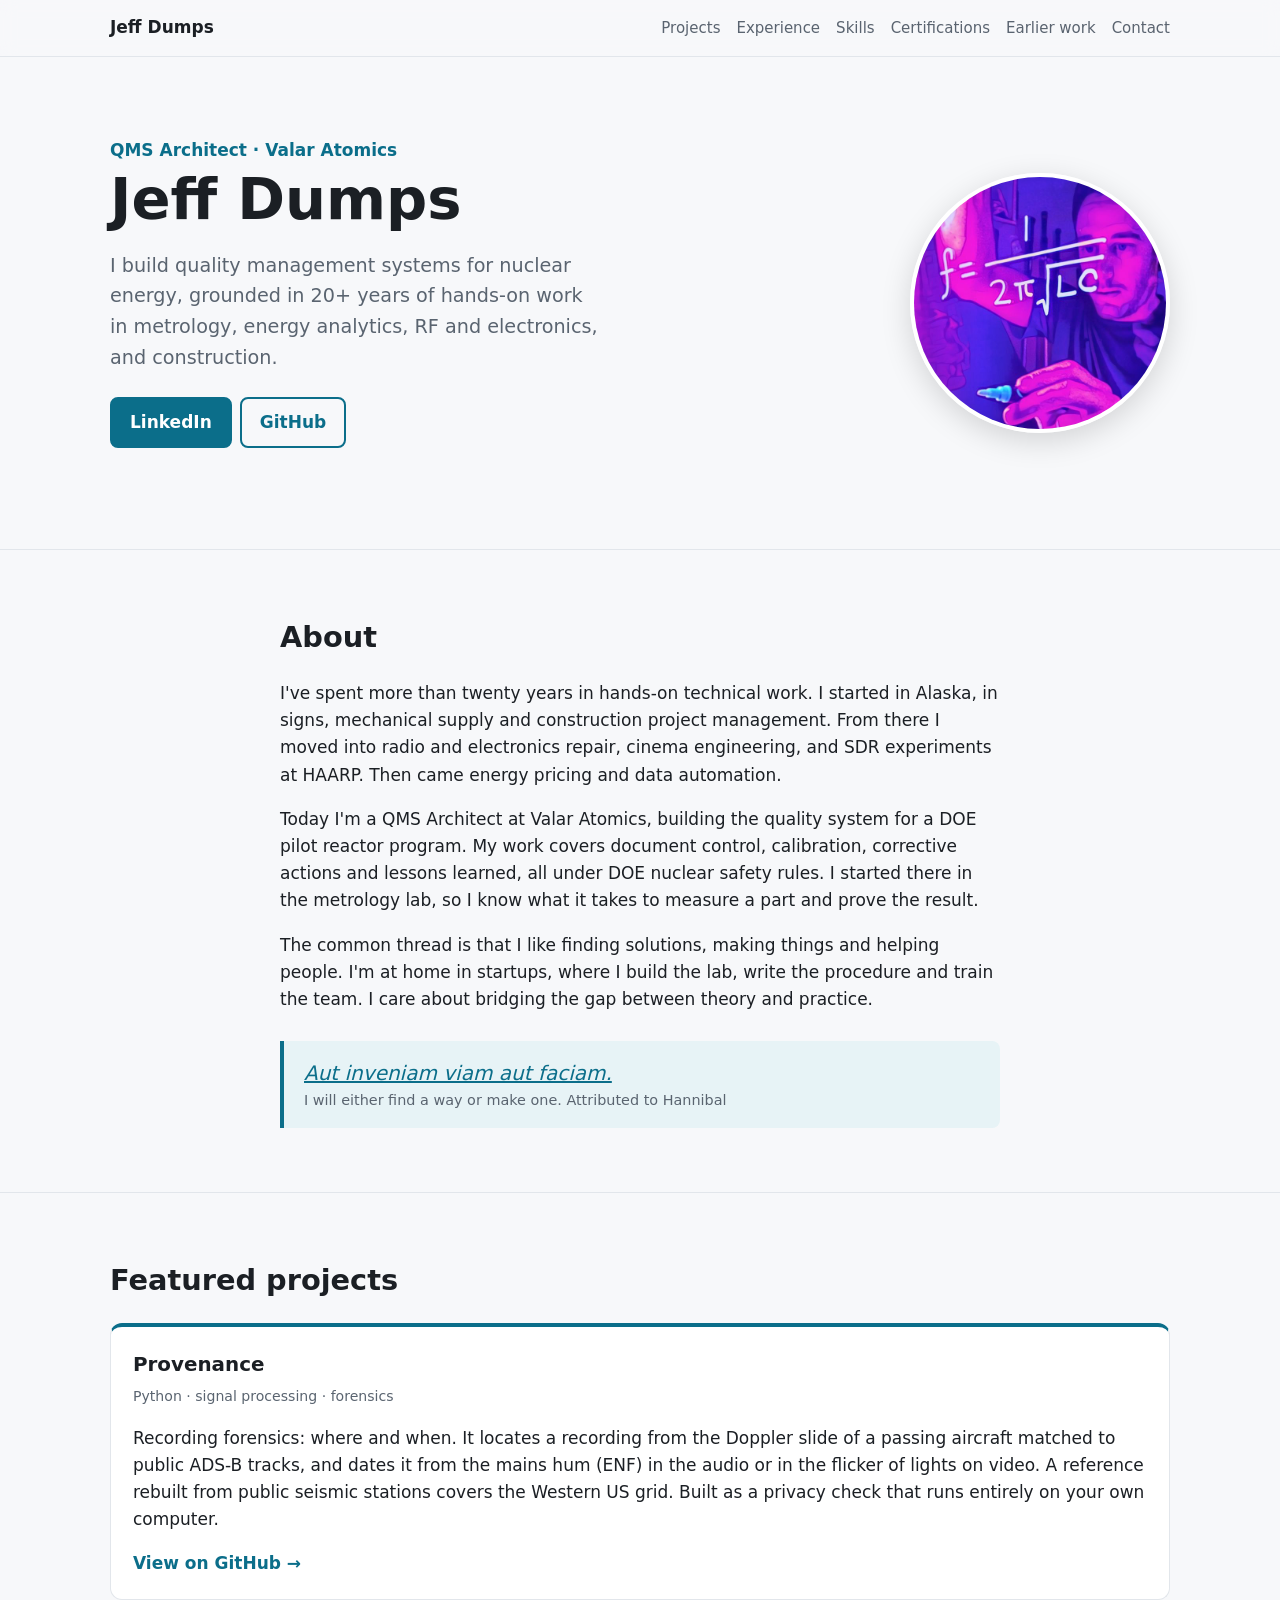
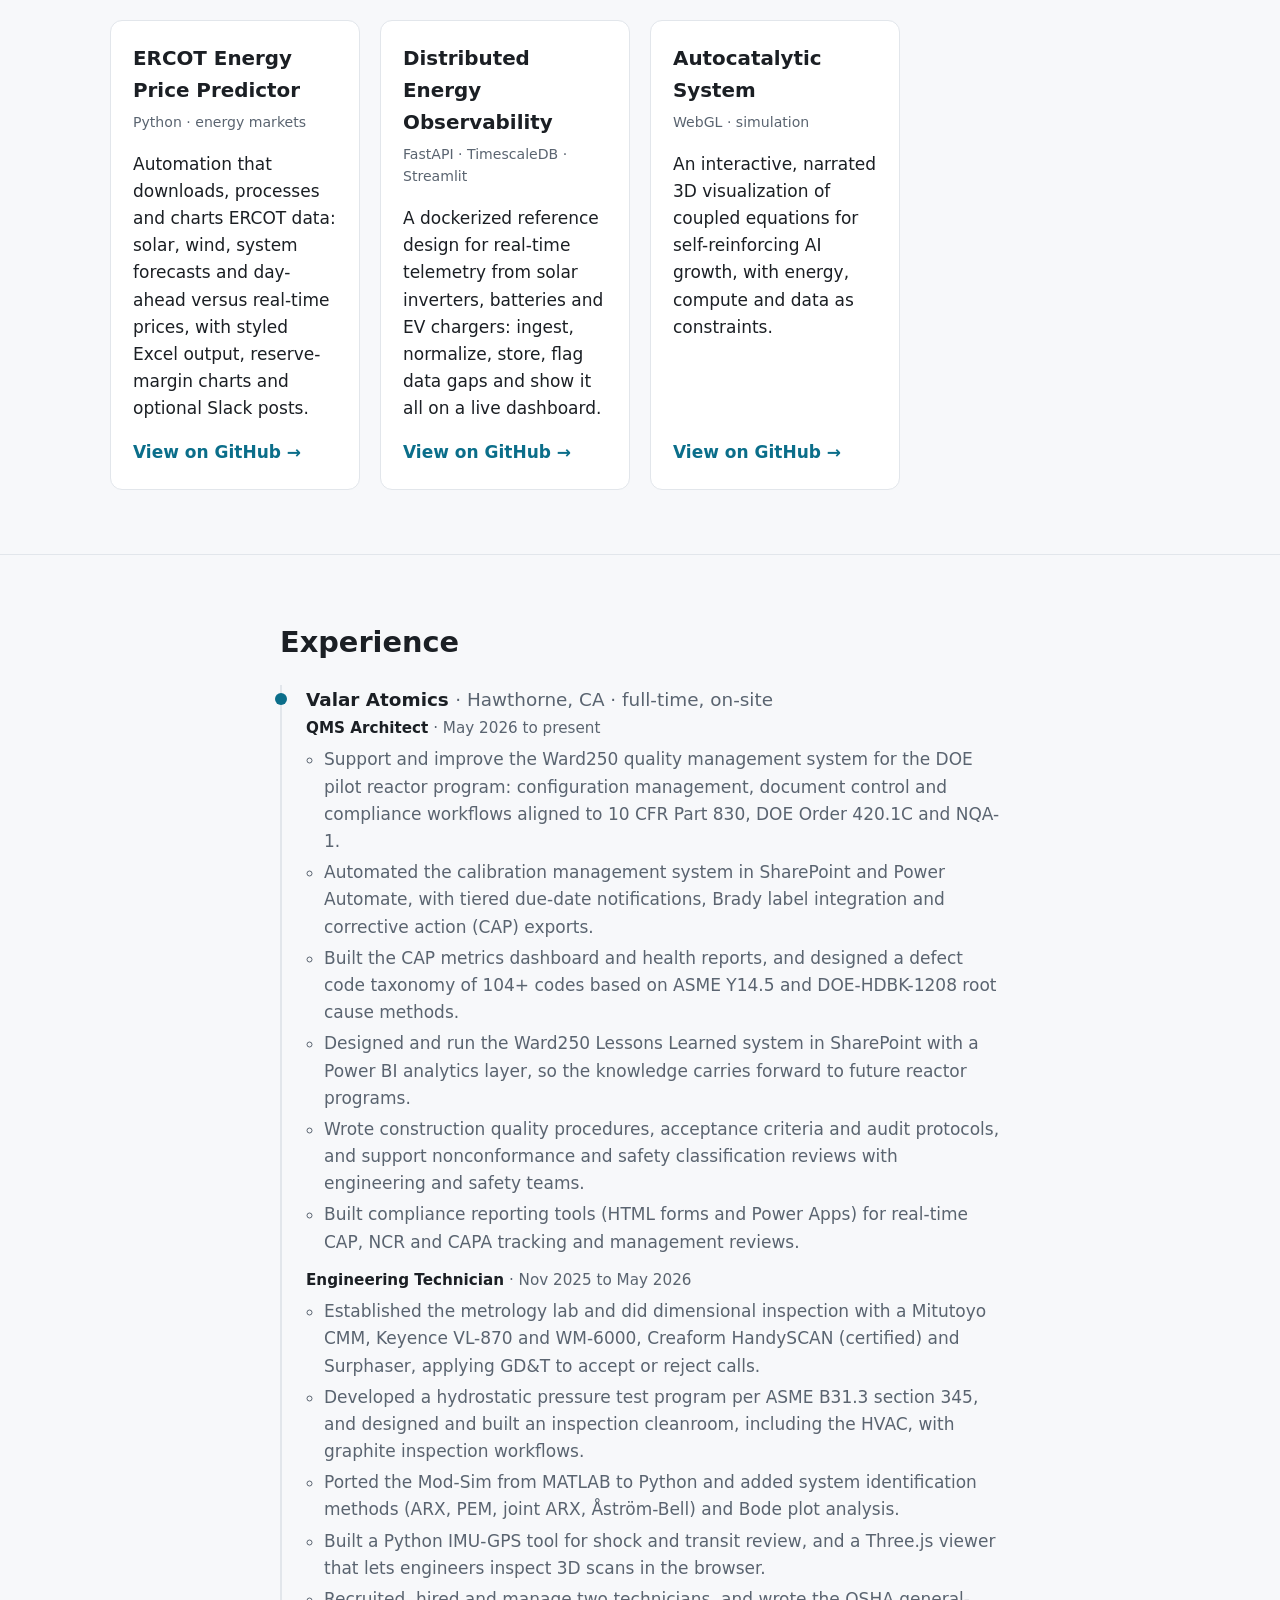
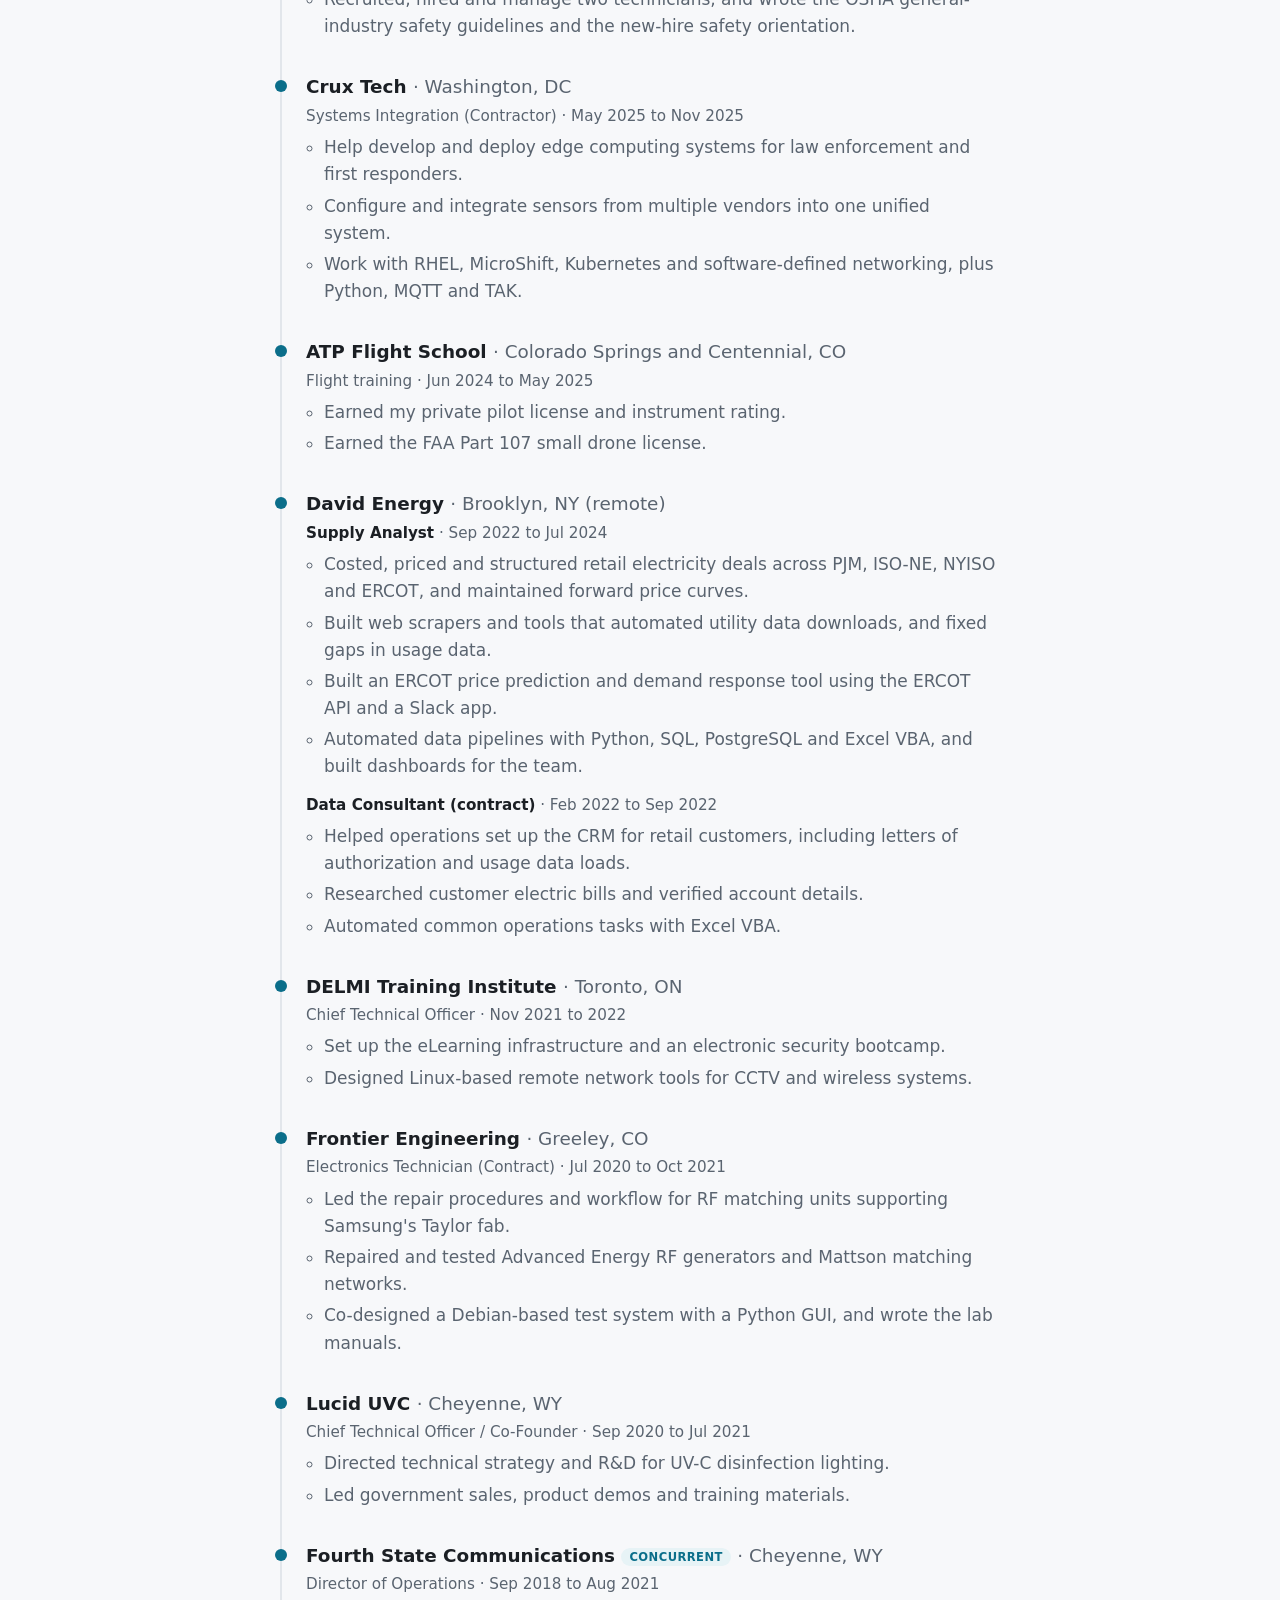
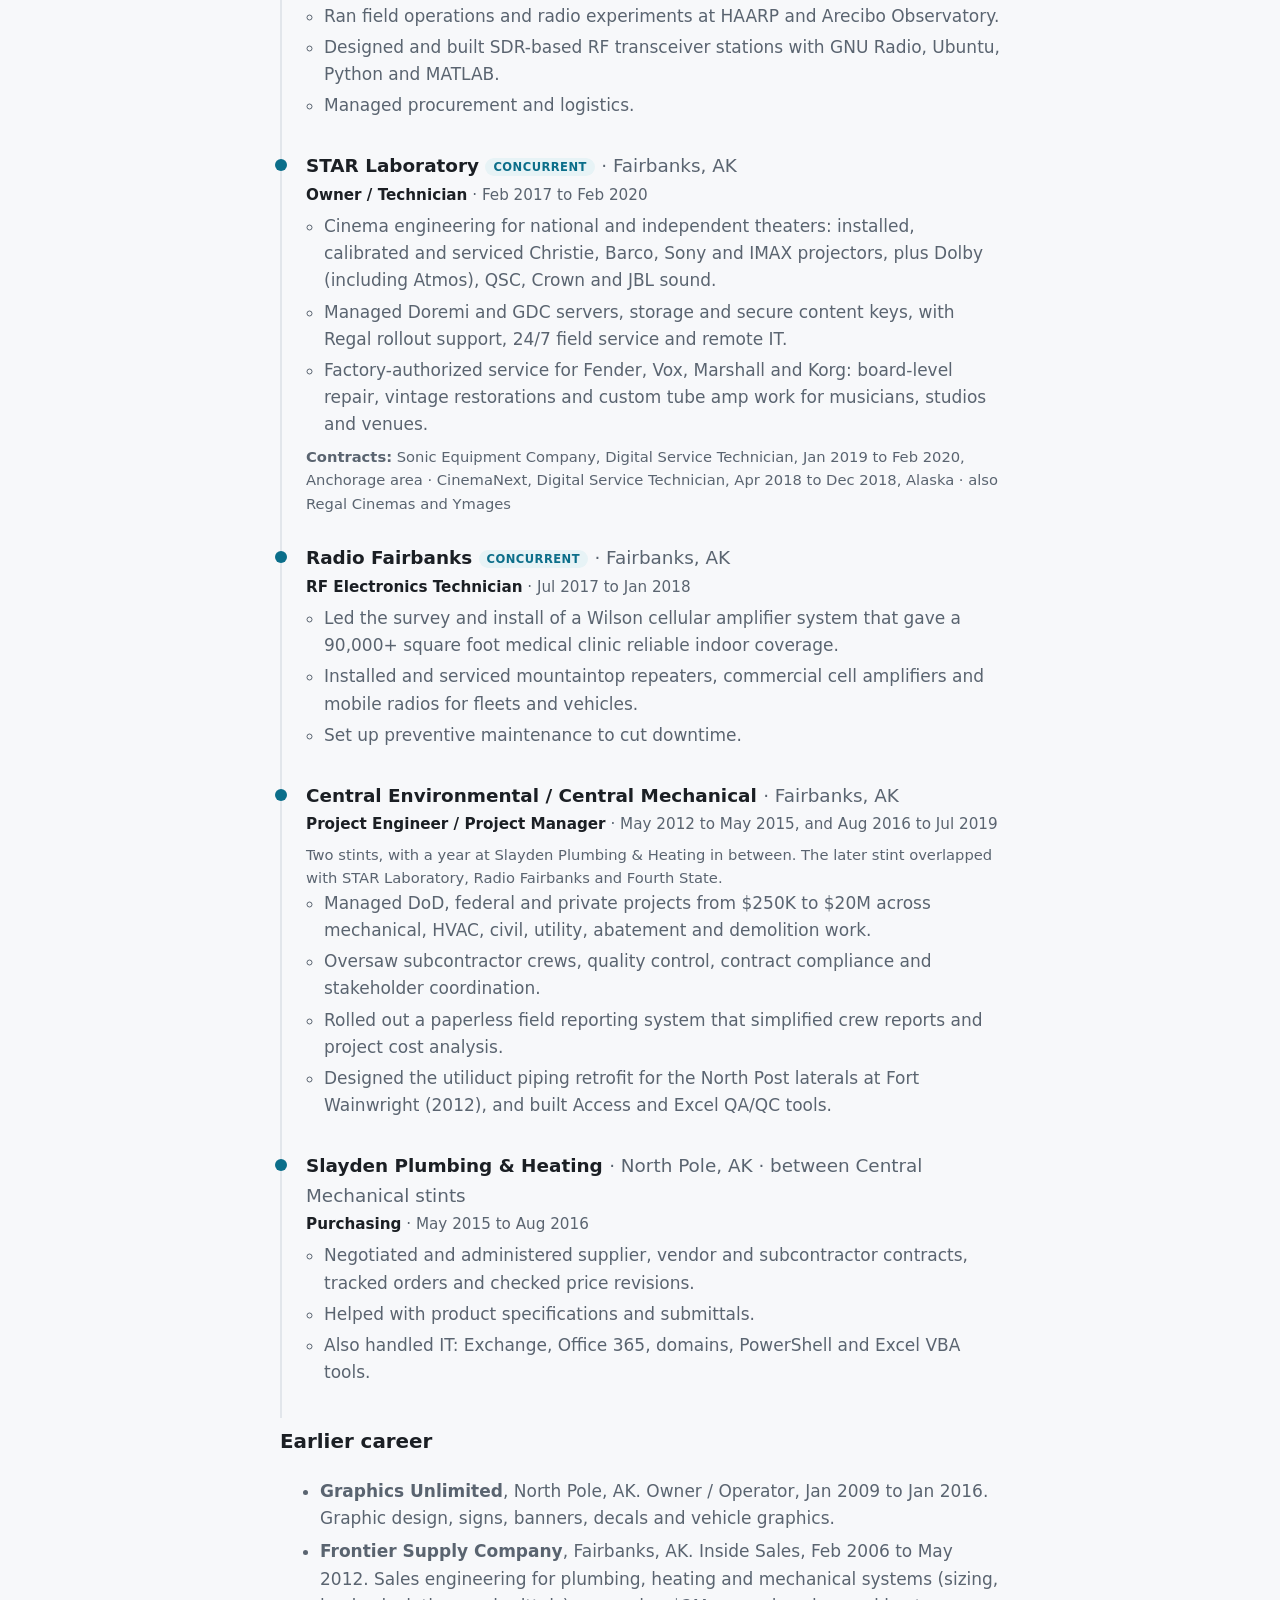
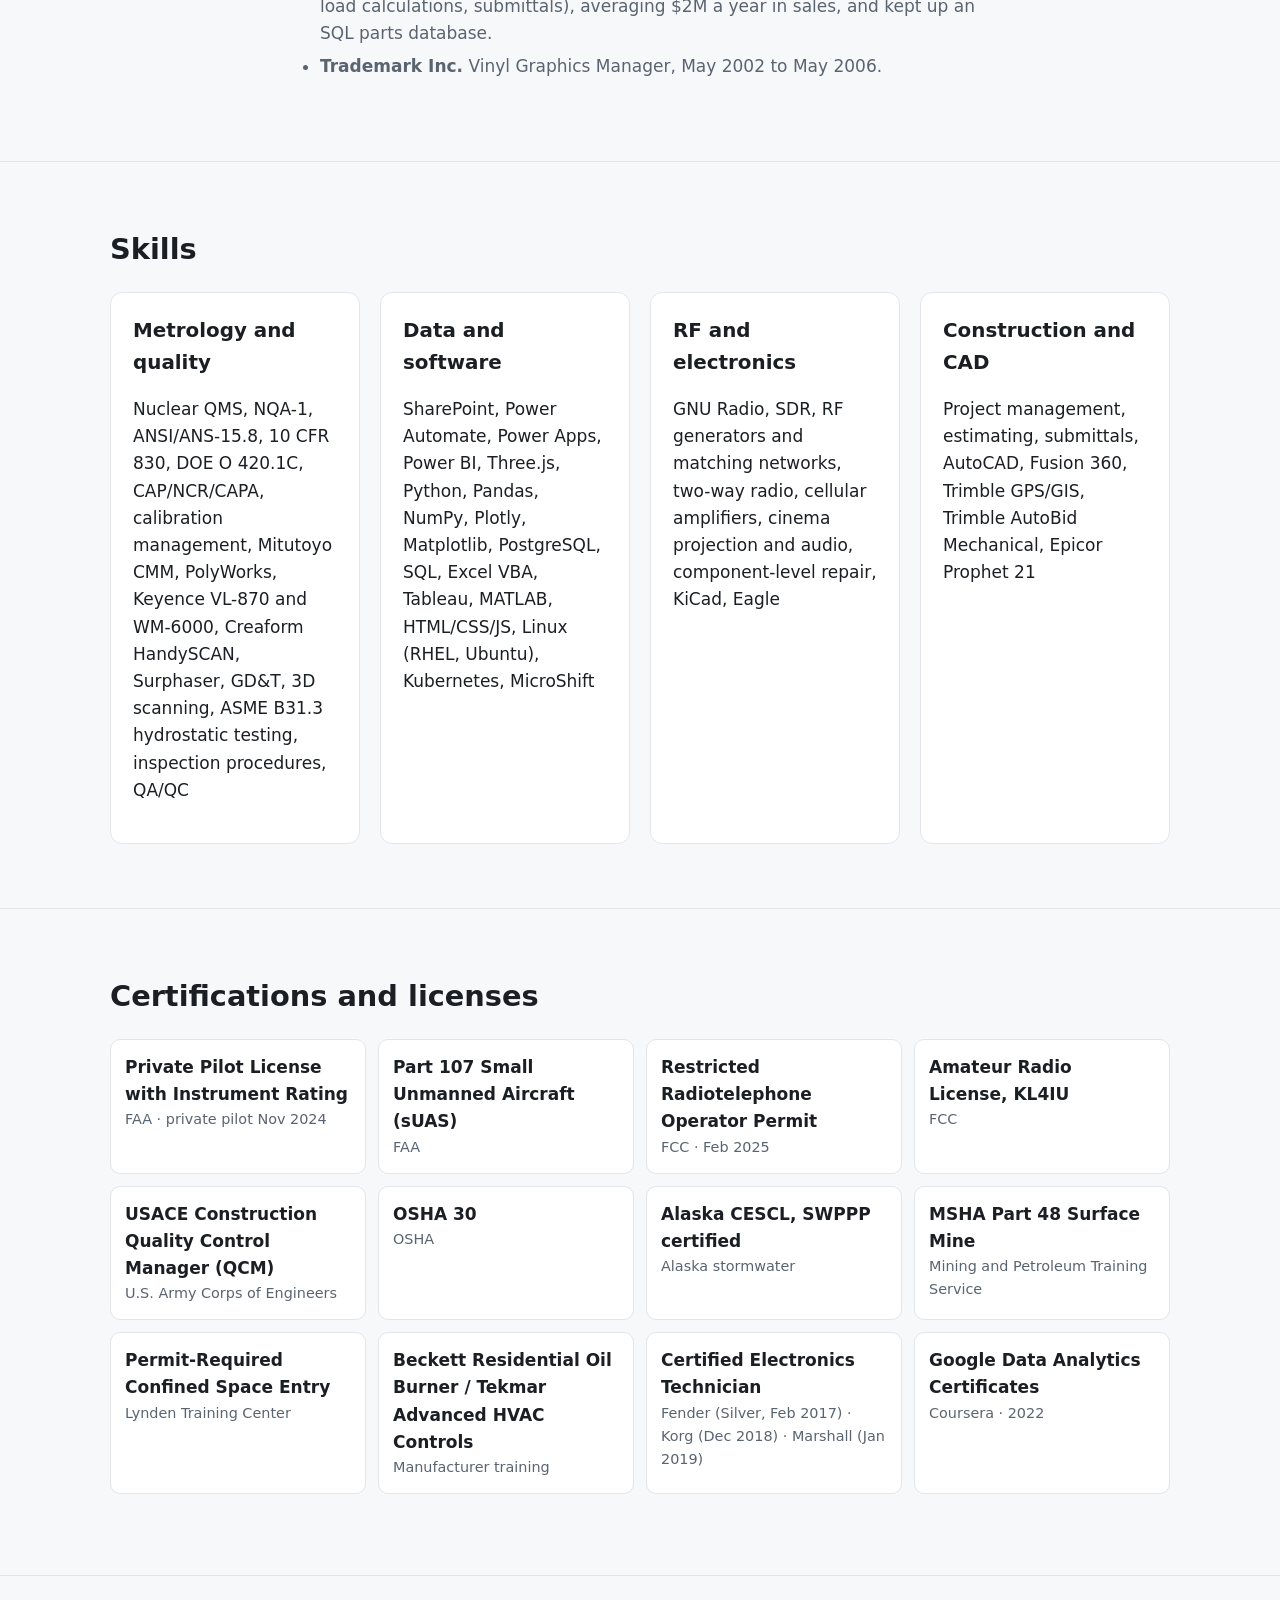
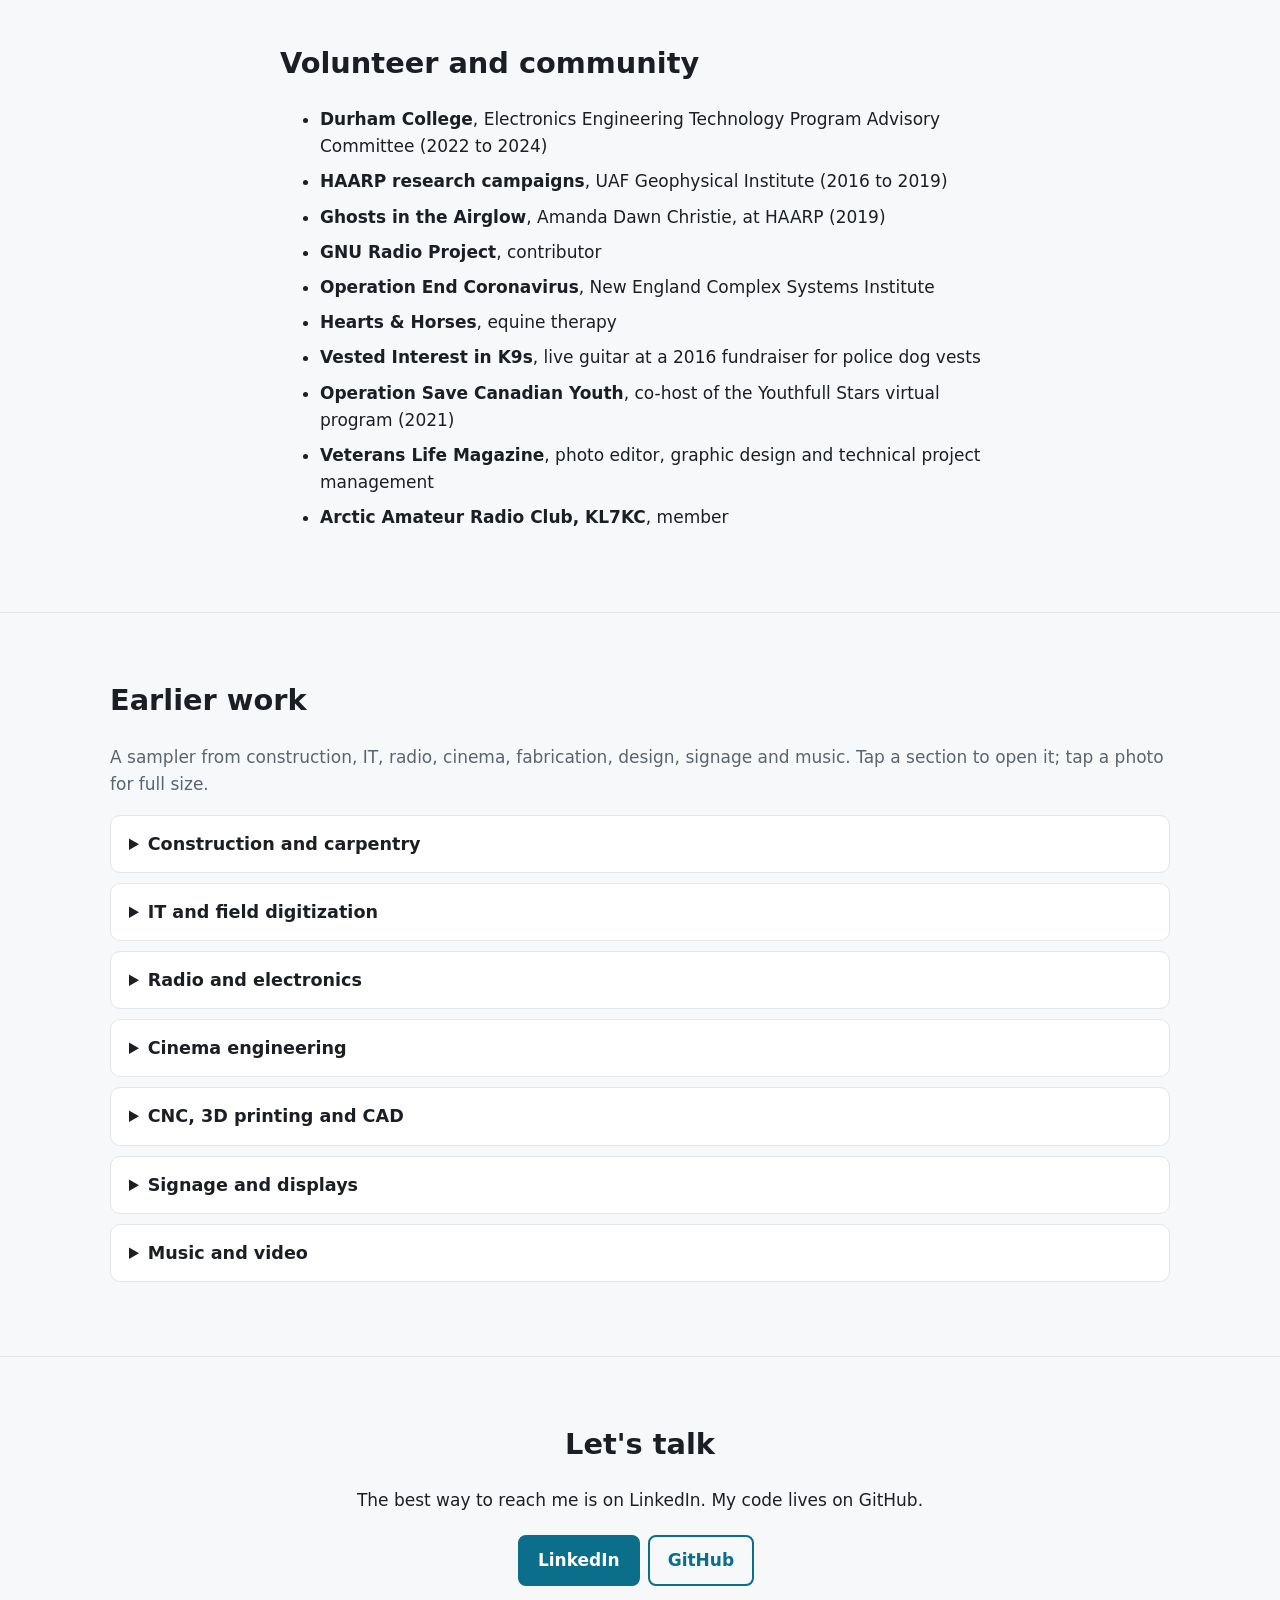
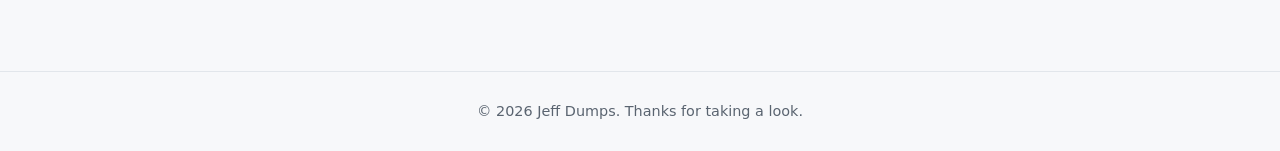
==== commit f4086dde: "Apply Jeff's answers: concurrent roles, Central stints, Crux dates, NQA-1 and ANSI/ANS-15.8" ====
--- a/index.html
+++ b/index.html
@@ -41,12 +41,12 @@
 <a href="https://github.com/jdak907/autocatalytic-system">View on GitHub &rarr;</a></article>
 </div></div></section>
 
-<section id="experience"><div class="wrap narrow"><h2>Experience</h2><ol class="timeline"><li><h3>Valar Atomics <span>&middot; Hawthorne, CA &middot; full-time, on-site</span></h3><p class="when"><strong>QMS Architect</strong> &middot; May 2026 to present</p><ul><li>Support and improve the Ward250 quality management system for the DOE pilot reactor program: configuration management, document control and compliance workflows aligned to 10 CFR Part 830 and DOE Order 420.1C.</li><li>Automated the calibration management system in SharePoint and Power Automate, with tiered due-date notifications, Brady label integration and corrective action (CAP) exports.</li><li>Built the CAP metrics dashboard and health reports, and designed a defect code taxonomy of 104+ codes based on ASME Y14.5 and DOE-HDBK-1208 root cause methods.</li><li>Designed and run the Ward250 Lessons Learned system in SharePoint with a Power BI analytics layer, so the knowledge carries forward to future reactor programs.</li><li>Wrote construction quality procedures, acceptance criteria and audit protocols, and support nonconformance and safety classification reviews with engineering and safety teams.</li><li>Built compliance reporting tools (HTML forms and Power Apps) for real-time CAP, NCR and CAPA tracking and management reviews.</li></ul><p class="when"><strong>Engineering Technician</strong> &middot; Nov 2025 to May 2026</p><ul><li>Established the metrology lab and did dimensional inspection with a Mitutoyo CMM, Keyence VL-870 and WM-6000, Creaform HandySCAN (certified) and Surphaser, applying GD&amp;T to accept or reject calls.</li><li>Led the Ward250 control rod bore clearance as-built campaign and authored the configuration-controlled as-built record with full stack-up analysis.</li><li>Ran the Ward250 neutron detector as-built survey with a Keyence WM-6225 and produced the formal PolyWorks report.</li><li>Developed a hydrostatic pressure test program per ASME B31.3 section 345, and designed and built an inspection cleanroom, including the HVAC, with graphite inspection workflows.</li><li>Ported the Mod-Sim from MATLAB to Python and added system identification methods (ARX, PEM, joint ARX, Åström-Bell) and Bode plot analysis.</li><li>Built a Python IMU-GPS tool for shock and transit review, and a Three.js viewer that lets engineers inspect 3D scans in the browser.</li><li>Recruited, hired and manage two technicians, and wrote the OSHA general-industry safety guidelines and the new-hire safety orientation.</li></ul></li><li><h3>Crux Tech <span>&middot; Washington, DC</span></h3><p class="when">Systems Integration (Contractor) &middot; May 2025 to present</p><ul><li>Help develop and deploy edge computing systems for law enforcement and first responders.</li><li>Configure and integrate sensors from multiple vendors into one unified system.</li><li>Work with RHEL, MicroShift, Kubernetes and software-defined networking, plus Python, MQTT and TAK.</li></ul></li><li><h3>ATP Flight School <span>&middot; Colorado Springs and Centennial, CO</span></h3><p class="when">Flight training &middot; Jun 2024 to May 2025</p><ul><li>Earned my private pilot license and instrument rating.</li><li>Earned the FAA Part 107 small drone license.</li></ul></li><li><h3>David Energy <span>&middot; Brooklyn, NY (remote)</span></h3><p class="when"><strong>Supply Analyst</strong> &middot; Sep 2022 to Jul 2024</p><ul><li>Costed, priced and structured retail electricity deals across PJM, ISO-NE, NYISO and ERCOT, and maintained forward price curves.</li><li>Built web scrapers and tools that automated utility data downloads, and fixed gaps in usage data.</li><li>Built an ERCOT price prediction and demand response tool using the ERCOT API and a Slack app.</li><li>Automated data pipelines with Python, SQL, PostgreSQL and Excel VBA, and built dashboards for the team.</li></ul><p class="when"><strong>Data Consultant (contract)</strong> &middot; Feb 2022 to Sep 2022</p><ul><li>Helped operations set up the CRM for retail customers, including letters of authorization and usage data loads.</li><li>Researched customer electric bills and verified account details.</li><li>Automated common operations tasks with Excel VBA.</li></ul></li><li><h3>DELMI Training Institute <span>&middot; Toronto, ON</span></h3><p class="when">Chief Technical Officer &middot; Nov 2021 to 2022</p><ul><li>Set up the eLearning infrastructure and an electronic security bootcamp.</li><li>Designed Linux-based remote network tools for CCTV and wireless systems.</li></ul></li><li><h3>Frontier Engineering <span>&middot; Greeley, CO</span></h3><p class="when">Electronics Technician (Contract) &middot; Jul 2020 to Oct 2021</p><ul><li>Led the repair procedures and workflow for RF matching units supporting Samsung's Taylor fab.</li><li>Repaired and tested Advanced Energy RF generators and Mattson matching networks.</li><li>Co-designed a Debian-based test system with a Python GUI, and wrote the lab manuals.</li></ul></li><li><h3>Lucid UVC <span>&middot; Cheyenne, WY</span></h3><p class="when">Chief Technical Officer / Co-Founder &middot; Sep 2020 to Jul 2021</p><ul><li>Directed technical strategy and R&amp;D for UV-C disinfection lighting.</li><li>Led government sales, product demos and training materials.</li></ul></li><li><h3>Fourth State Communications <span>&middot; Cheyenne, WY</span></h3><p class="when">Director of Operations &middot; Sep 2018 to Aug 2021</p><ul><li>Ran field operations and radio experiments at HAARP and Arecibo Observatory.</li><li>Designed and built SDR-based RF transceiver stations with GNU Radio, Ubuntu, Python and MATLAB.</li><li>Managed procurement and logistics.</li></ul></li><li><h3>STAR Laboratory <span>&middot; Fairbanks, AK</span></h3><p class="when"><strong>Owner / Technician</strong> &middot; Feb 2017 to Feb 2020</p><ul><li>Cinema engineering for national and independent theaters: installed, calibrated and serviced Christie, Barco, Sony and IMAX projectors, plus Dolby (including Atmos), QSC, Crown and JBL sound.</li><li>Managed Doremi and GDC servers, storage and secure content keys, with Regal rollout support, 24/7 field service and remote IT.</li><li>Factory-authorized service for Fender, Vox, Marshall and Korg: board-level repair, vintage restorations and custom tube amp work for musicians, studios and venues.</li></ul><p class="contracts"><strong>Contracts:</strong> Sonic Equipment Company, Digital Service Technician, Jan 2019 to Feb 2020, Anchorage area &middot; CinemaNext, Digital Service Technician, Apr 2018 to Dec 2018, Alaska &middot; also Regal Cinemas and Ymages</p></li><li><h3>Radio Fairbanks <span>&middot; Fairbanks, AK</span></h3><p class="when"><strong>RF Electronics Technician</strong> &middot; Jul 2017 to Jan 2018</p><ul><li>Led the survey and install of a Wilson cellular amplifier system that gave a 90,000+ square foot medical clinic reliable indoor coverage.</li><li>Installed and serviced mountaintop repeaters, commercial cell amplifiers and mobile radios for fleets and vehicles.</li><li>Set up preventive maintenance to cut downtime.</li></ul></li><li><h3>Central Environmental / Central Mechanical <span>&middot; Fairbanks, AK</span></h3><p class="when"><strong>Project Engineer / Project Manager</strong> &middot; May 2012 to Jul 2019</p><ul><li>Managed DoD, federal and private projects from $250K to $20M across mechanical, HVAC, civil, utility, abatement and demolition work.</li><li>Oversaw subcontractor crews, quality control, contract compliance and stakeholder coordination.</li><li>Rolled out a paperless field reporting system that simplified crew reports and project cost analysis.</li><li>Designed the utiliduct piping retrofit for the North Post laterals at Fort Wainwright (2012), and built Access and Excel QA/QC tools.</li></ul></li><li><h3>Slayden Plumbing &amp; Heating <span>&middot; North Pole, AK</span></h3><p class="when"><strong>Purchasing</strong> &middot; May 2015 to Aug 2016</p><ul><li>Negotiated and administered supplier, vendor and subcontractor contracts, tracked orders and checked price revisions.</li><li>Helped with product specifications and submittals.</li><li>Also handled IT: Exchange, Office 365, domains, PowerShell and Excel VBA tools.</li></ul></li></ol><h3 class="early">Earlier career</h3><ul class="early-list">
+<section id="experience"><div class="wrap narrow"><h2>Experience</h2><ol class="timeline"><li><h3>Valar Atomics <span>&middot; Hawthorne, CA &middot; full-time, on-site</span></h3><p class="when"><strong>QMS Architect</strong> &middot; May 2026 to present</p><ul><li>Support and improve the Ward250 quality management system for the DOE pilot reactor program: configuration management, document control and compliance workflows aligned to 10 CFR Part 830, DOE Order 420.1C and NQA-1.</li><li>Automated the calibration management system in SharePoint and Power Automate, with tiered due-date notifications, Brady label integration and corrective action (CAP) exports.</li><li>Built the CAP metrics dashboard and health reports, and designed a defect code taxonomy of 104+ codes based on ASME Y14.5 and DOE-HDBK-1208 root cause methods.</li><li>Designed and run the Ward250 Lessons Learned system in SharePoint with a Power BI analytics layer, so the knowledge carries forward to future reactor programs.</li><li>Wrote construction quality procedures, acceptance criteria and audit protocols, and support nonconformance and safety classification reviews with engineering and safety teams.</li><li>Built compliance reporting tools (HTML forms and Power Apps) for real-time CAP, NCR and CAPA tracking and management reviews.</li></ul><p class="when"><strong>Engineering Technician</strong> &middot; Nov 2025 to May 2026</p><ul><li>Established the metrology lab and did dimensional inspection with a Mitutoyo CMM, Keyence VL-870 and WM-6000, Creaform HandySCAN (certified) and Surphaser, applying GD&amp;T to accept or reject calls.</li><li>Developed a hydrostatic pressure test program per ASME B31.3 section 345, and designed and built an inspection cleanroom, including the HVAC, with graphite inspection workflows.</li><li>Ported the Mod-Sim from MATLAB to Python and added system identification methods (ARX, PEM, joint ARX, Åström-Bell) and Bode plot analysis.</li><li>Built a Python IMU-GPS tool for shock and transit review, and a Three.js viewer that lets engineers inspect 3D scans in the browser.</li><li>Recruited, hired and manage two technicians, and wrote the OSHA general-industry safety guidelines and the new-hire safety orientation.</li></ul></li><li><h3>Crux Tech <span>&middot; Washington, DC</span></h3><p class="when">Systems Integration (Contractor) &middot; May 2025 to Nov 2025</p><ul><li>Help develop and deploy edge computing systems for law enforcement and first responders.</li><li>Configure and integrate sensors from multiple vendors into one unified system.</li><li>Work with RHEL, MicroShift, Kubernetes and software-defined networking, plus Python, MQTT and TAK.</li></ul></li><li><h3>ATP Flight School <span>&middot; Colorado Springs and Centennial, CO</span></h3><p class="when">Flight training &middot; Jun 2024 to May 2025</p><ul><li>Earned my private pilot license and instrument rating.</li><li>Earned the FAA Part 107 small drone license.</li></ul></li><li><h3>David Energy <span>&middot; Brooklyn, NY (remote)</span></h3><p class="when"><strong>Supply Analyst</strong> &middot; Sep 2022 to Jul 2024</p><ul><li>Costed, priced and structured retail electricity deals across PJM, ISO-NE, NYISO and ERCOT, and maintained forward price curves.</li><li>Built web scrapers and tools that automated utility data downloads, and fixed gaps in usage data.</li><li>Built an ERCOT price prediction and demand response tool using the ERCOT API and a Slack app.</li><li>Automated data pipelines with Python, SQL, PostgreSQL and Excel VBA, and built dashboards for the team.</li></ul><p class="when"><strong>Data Consultant (contract)</strong> &middot; Feb 2022 to Sep 2022</p><ul><li>Helped operations set up the CRM for retail customers, including letters of authorization and usage data loads.</li><li>Researched customer electric bills and verified account details.</li><li>Automated common operations tasks with Excel VBA.</li></ul></li><li><h3>DELMI Training Institute <span>&middot; Toronto, ON</span></h3><p class="when">Chief Technical Officer &middot; Nov 2021 to 2022</p><ul><li>Set up the eLearning infrastructure and an electronic security bootcamp.</li><li>Designed Linux-based remote network tools for CCTV and wireless systems.</li></ul></li><li><h3>Frontier Engineering <span>&middot; Greeley, CO</span></h3><p class="when">Electronics Technician (Contract) &middot; Jul 2020 to Oct 2021</p><ul><li>Led the repair procedures and workflow for RF matching units supporting Samsung's Taylor fab.</li><li>Repaired and tested Advanced Energy RF generators and Mattson matching networks.</li><li>Co-designed a Debian-based test system with a Python GUI, and wrote the lab manuals.</li></ul></li><li><h3>Lucid UVC <span>&middot; Cheyenne, WY</span></h3><p class="when">Chief Technical Officer / Co-Founder &middot; Sep 2020 to Jul 2021</p><ul><li>Directed technical strategy and R&amp;D for UV-C disinfection lighting.</li><li>Led government sales, product demos and training materials.</li></ul></li><li><h3>Fourth State Communications <em class="tag-c">concurrent</em> <span>&middot; Cheyenne, WY</span></h3><p class="when">Director of Operations &middot; Sep 2018 to Aug 2021</p><ul><li>Ran field operations and radio experiments at HAARP and Arecibo Observatory.</li><li>Designed and built SDR-based RF transceiver stations with GNU Radio, Ubuntu, Python and MATLAB.</li><li>Managed procurement and logistics.</li></ul></li><li><h3>STAR Laboratory <em class="tag-c">concurrent</em> <span>&middot; Fairbanks, AK</span></h3><p class="when"><strong>Owner / Technician</strong> &middot; Feb 2017 to Feb 2020</p><ul><li>Cinema engineering for national and independent theaters: installed, calibrated and serviced Christie, Barco, Sony and IMAX projectors, plus Dolby (including Atmos), QSC, Crown and JBL sound.</li><li>Managed Doremi and GDC servers, storage and secure content keys, with Regal rollout support, 24/7 field service and remote IT.</li><li>Factory-authorized service for Fender, Vox, Marshall and Korg: board-level repair, vintage restorations and custom tube amp work for musicians, studios and venues.</li></ul><p class="contracts"><strong>Contracts:</strong> Sonic Equipment Company, Digital Service Technician, Jan 2019 to Feb 2020, Anchorage area &middot; CinemaNext, Digital Service Technician, Apr 2018 to Dec 2018, Alaska &middot; also Regal Cinemas and Ymages</p></li><li><h3>Radio Fairbanks <em class="tag-c">concurrent</em> <span>&middot; Fairbanks, AK</span></h3><p class="when"><strong>RF Electronics Technician</strong> &middot; Jul 2017 to Jan 2018</p><ul><li>Led the survey and install of a Wilson cellular amplifier system that gave a 90,000+ square foot medical clinic reliable indoor coverage.</li><li>Installed and serviced mountaintop repeaters, commercial cell amplifiers and mobile radios for fleets and vehicles.</li><li>Set up preventive maintenance to cut downtime.</li></ul></li><li><h3>Central Environmental / Central Mechanical <span>&middot; Fairbanks, AK</span></h3><p class="when"><strong>Project Engineer / Project Manager</strong> &middot; May 2012 to May 2015, and Aug 2016 to Jul 2019</p><p class="contracts">Two stints, with a year at Slayden Plumbing &amp; Heating in between. The later stint overlapped with STAR Laboratory, Radio Fairbanks and Fourth State.</p><ul><li>Managed DoD, federal and private projects from $250K to $20M across mechanical, HVAC, civil, utility, abatement and demolition work.</li><li>Oversaw subcontractor crews, quality control, contract compliance and stakeholder coordination.</li><li>Rolled out a paperless field reporting system that simplified crew reports and project cost analysis.</li><li>Designed the utiliduct piping retrofit for the North Post laterals at Fort Wainwright (2012), and built Access and Excel QA/QC tools.</li></ul></li><li><h3>Slayden Plumbing &amp; Heating <span>&middot; North Pole, AK &middot; between Central Mechanical stints</span></h3><p class="when"><strong>Purchasing</strong> &middot; May 2015 to Aug 2016</p><ul><li>Negotiated and administered supplier, vendor and subcontractor contracts, tracked orders and checked price revisions.</li><li>Helped with product specifications and submittals.</li><li>Also handled IT: Exchange, Office 365, domains, PowerShell and Excel VBA tools.</li></ul></li></ol><h3 class="early">Earlier career</h3><ul class="early-list">
 <li><strong>Graphics Unlimited</strong>, North Pole, AK. Owner / Operator, Jan 2009 to Jan 2016. Graphic design, signs, banners, decals and vehicle graphics.</li>
 <li><strong>Frontier Supply Company</strong>, Fairbanks, AK. Inside Sales, Feb 2006 to May 2012. Sales engineering for plumbing, heating and mechanical systems (sizing, load calculations, submittals), averaging $2M a year in sales, and kept up an SQL parts database.</li>
 <li><strong>Trademark Inc.</strong> Vinyl Graphics Manager, May 2002 to May 2006.</li></ul></div></section>
 
-<section id="skills"><div class="wrap"><h2>Skills</h2><div class="cards"><article class="card"><h3>Metrology and quality</h3><p>Nuclear QMS, 10 CFR 830, DOE O 420.1C, CAP/NCR/CAPA, calibration management, Mitutoyo CMM, PolyWorks, Keyence VL-870 and WM-6000, Creaform HandySCAN, Surphaser, GD&amp;T, 3D scanning, ASME B31.3 hydrostatic testing, inspection procedures, QA/QC</p></article><article class="card"><h3>Data and software</h3><p>SharePoint, Power Automate, Power Apps, Power BI, Three.js, Python, Pandas, NumPy, Plotly, Matplotlib, PostgreSQL, SQL, Excel VBA, Tableau, MATLAB, HTML/CSS/JS, Linux (RHEL, Ubuntu), Kubernetes, MicroShift</p></article><article class="card"><h3>RF and electronics</h3><p>GNU Radio, SDR, RF generators and matching networks, two-way radio, cellular amplifiers, cinema projection and audio, component-level repair, KiCad, Eagle</p></article><article class="card"><h3>Construction and CAD</h3><p>Project management, estimating, submittals, AutoCAD, Fusion 360, Trimble GPS/GIS, Trimble AutoBid Mechanical, Epicor Prophet 21</p></article></div></div></section>
+<section id="skills"><div class="wrap"><h2>Skills</h2><div class="cards"><article class="card"><h3>Metrology and quality</h3><p>Nuclear QMS, NQA-1, ANSI/ANS-15.8, 10 CFR 830, DOE O 420.1C, CAP/NCR/CAPA, calibration management, Mitutoyo CMM, PolyWorks, Keyence VL-870 and WM-6000, Creaform HandySCAN, Surphaser, GD&amp;T, 3D scanning, ASME B31.3 hydrostatic testing, inspection procedures, QA/QC</p></article><article class="card"><h3>Data and software</h3><p>SharePoint, Power Automate, Power Apps, Power BI, Three.js, Python, Pandas, NumPy, Plotly, Matplotlib, PostgreSQL, SQL, Excel VBA, Tableau, MATLAB, HTML/CSS/JS, Linux (RHEL, Ubuntu), Kubernetes, MicroShift</p></article><article class="card"><h3>RF and electronics</h3><p>GNU Radio, SDR, RF generators and matching networks, two-way radio, cellular amplifiers, cinema projection and audio, component-level repair, KiCad, Eagle</p></article><article class="card"><h3>Construction and CAD</h3><p>Project management, estimating, submittals, AutoCAD, Fusion 360, Trimble GPS/GIS, Trimble AutoBid Mechanical, Epicor Prophet 21</p></article></div></div></section>
 <section id="certs"><div class="wrap"><h2>Certifications and licenses</h2><ul class="grid-list"><li><strong>Private Pilot License with Instrument Rating</strong><span>FAA &middot; private pilot Nov 2024</span></li><li><strong>Part 107 Small Unmanned Aircraft (sUAS)</strong><span>FAA</span></li><li><strong>Restricted Radiotelephone Operator Permit</strong><span>FCC &middot; Feb 2025</span></li><li><strong>Amateur Radio License, KL4IU</strong><span>FCC</span></li><li><strong>USACE Construction Quality Control Manager (QCM)</strong><span>U.S. Army Corps of Engineers</span></li><li><strong>OSHA 30</strong><span>OSHA</span></li><li><strong>Alaska CESCL, SWPPP certified</strong><span>Alaska stormwater</span></li><li><strong>MSHA Part 48 Surface Mine</strong><span>Mining and Petroleum Training Service</span></li><li><strong>Permit-Required Confined Space Entry</strong><span>Lynden Training Center</span></li><li><strong>Beckett Residential Oil Burner / Tekmar Advanced HVAC Controls</strong><span>Manufacturer training</span></li><li><strong>Certified Electronics Technician</strong><span>Fender (Silver, Feb 2017) &middot; Korg (Dec 2018) &middot; Marshall (Jan 2019)</span></li><li><strong>Google Data Analytics Certificates</strong><span>Coursera &middot; 2022</span></li></ul></div></section>
 
 <section id="community"><div class="wrap narrow"><h2>Volunteer and community</h2><ul class="plain"><li><strong>Durham College</strong>, Electronics Engineering Technology Program Advisory Committee (2022 to 2024)</li><li><strong>HAARP research campaigns</strong>, UAF Geophysical Institute (2016 to 2019)</li><li><strong>Ghosts in the Airglow</strong>, Amanda Dawn Christie, at HAARP (2019)</li><li><strong>GNU Radio Project</strong>, contributor</li><li><strong>Operation End Coronavirus</strong>, New England Complex Systems Institute</li><li><strong>Hearts &amp; Horses</strong>, equine therapy</li><li><strong>Vested Interest in K9s</strong>, live guitar at a 2016 fundraiser for police dog vests</li><li><strong>Operation Save Canadian Youth</strong>, co-host of the Youthfull Stars virtual program (2021)</li><li><strong>Veterans Life Magazine</strong>, photo editor, graphic design and technical project management</li><li><strong>Arctic Amateur Radio Club, KL7KC</strong>, member</li></ul></div></section>
--- a/style.css
+++ b/style.css
@@ -35,3 +35,4 @@
 .timeline ul{margin:0;padding-left:18px;color:var(--mut)}.timeline ul li{padding:0;margin-bottom:4px}.timeline ul li::before{display:none}
 .timeline .when strong{color:var(--fg)}.timeline ul+.when{margin-top:12px}
 .contracts{font-size:.92rem;color:var(--mut);margin:6px 0 0}.early{margin-top:8px}.early-list{color:var(--mut)}.early-list li{margin-bottom:6px}
+.tag-c{font-style:normal;font-size:.72rem;font-weight:600;text-transform:uppercase;letter-spacing:.04em;background:var(--acc2);color:var(--acc);padding:2px 8px;border-radius:999px;vertical-align:middle}
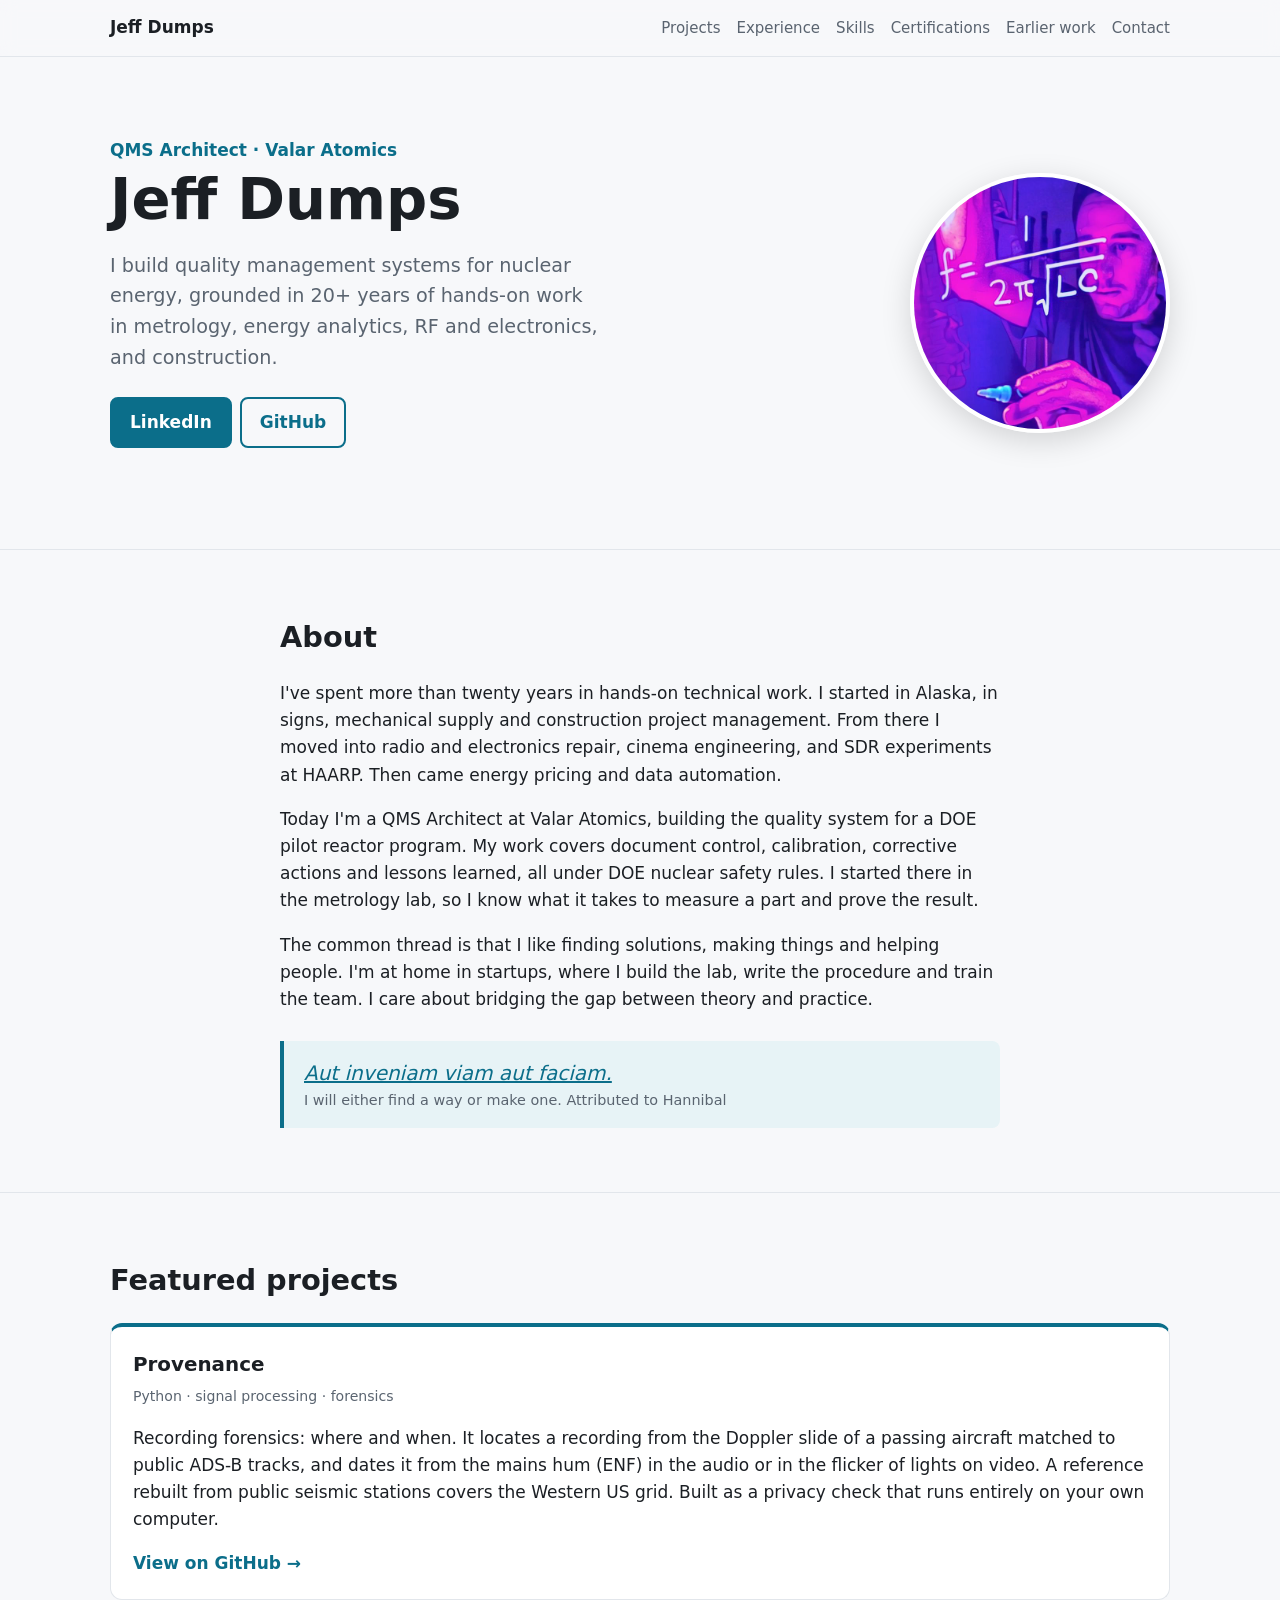
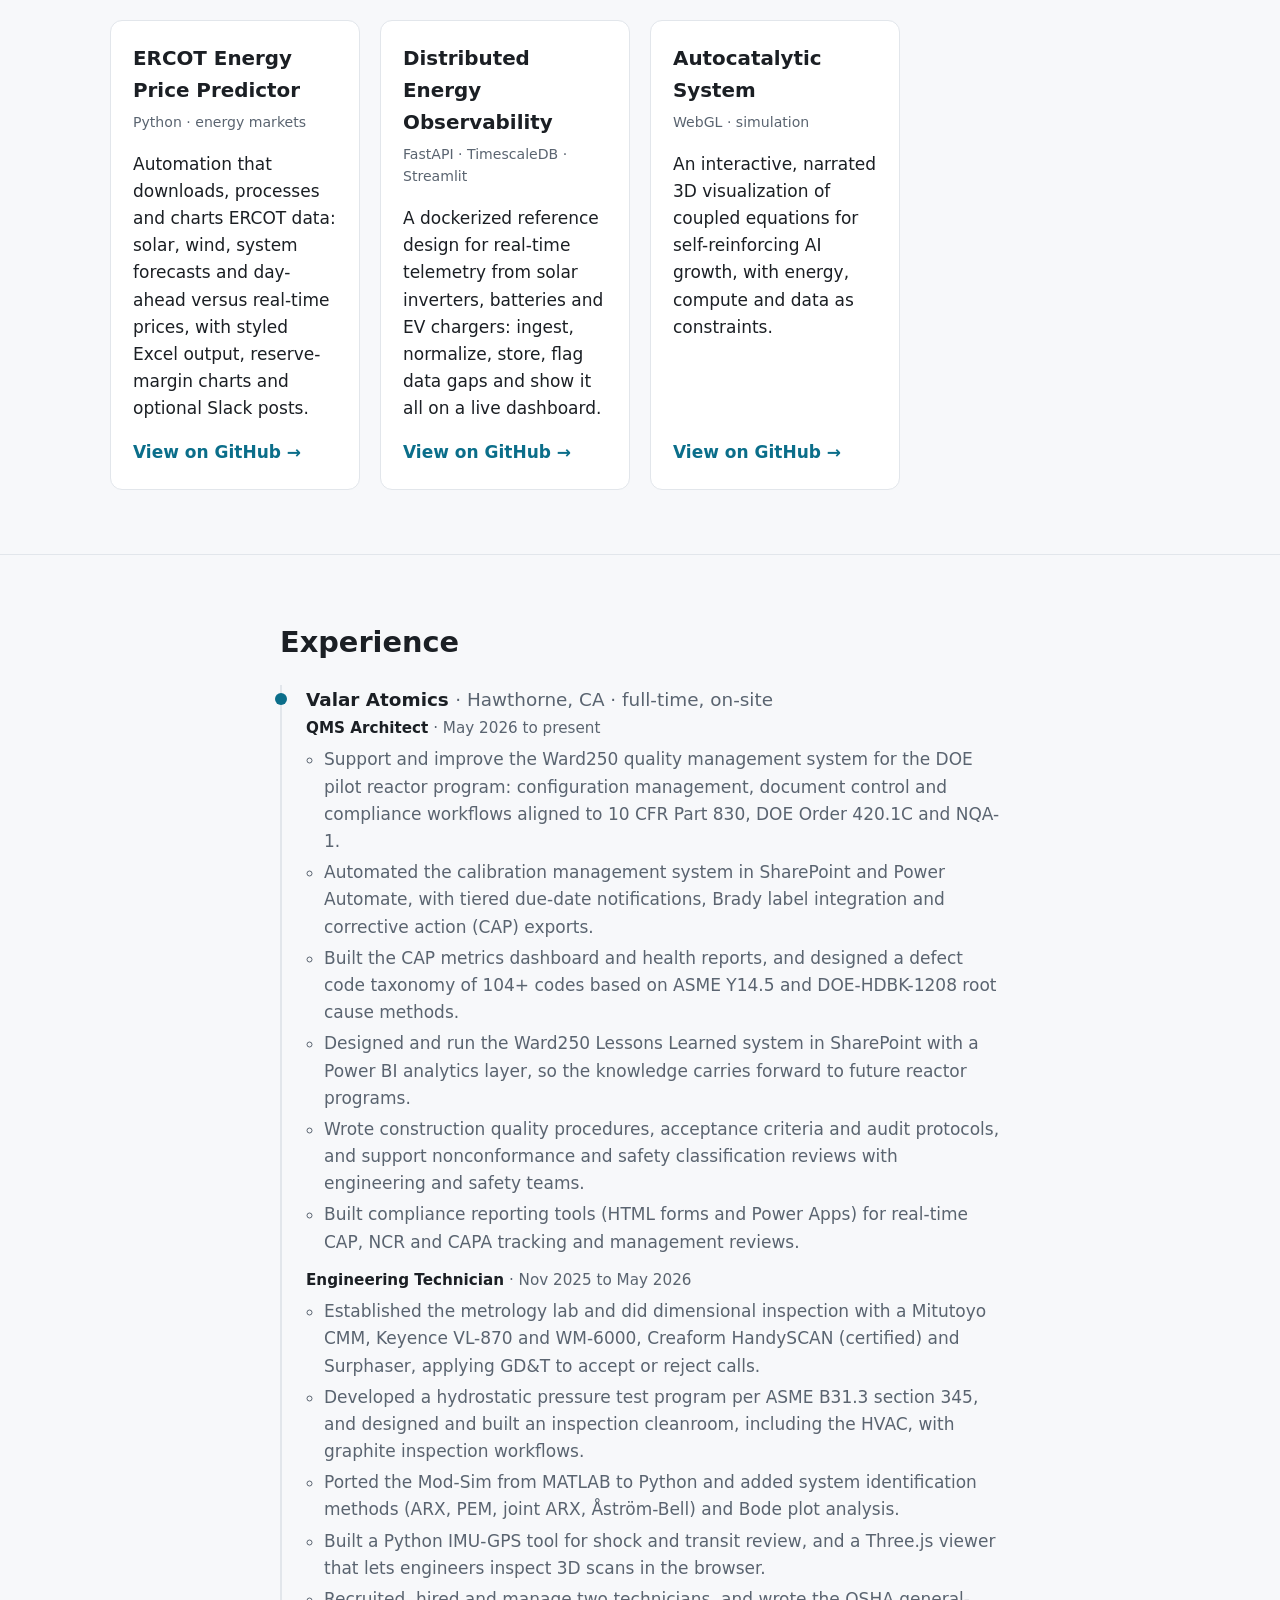
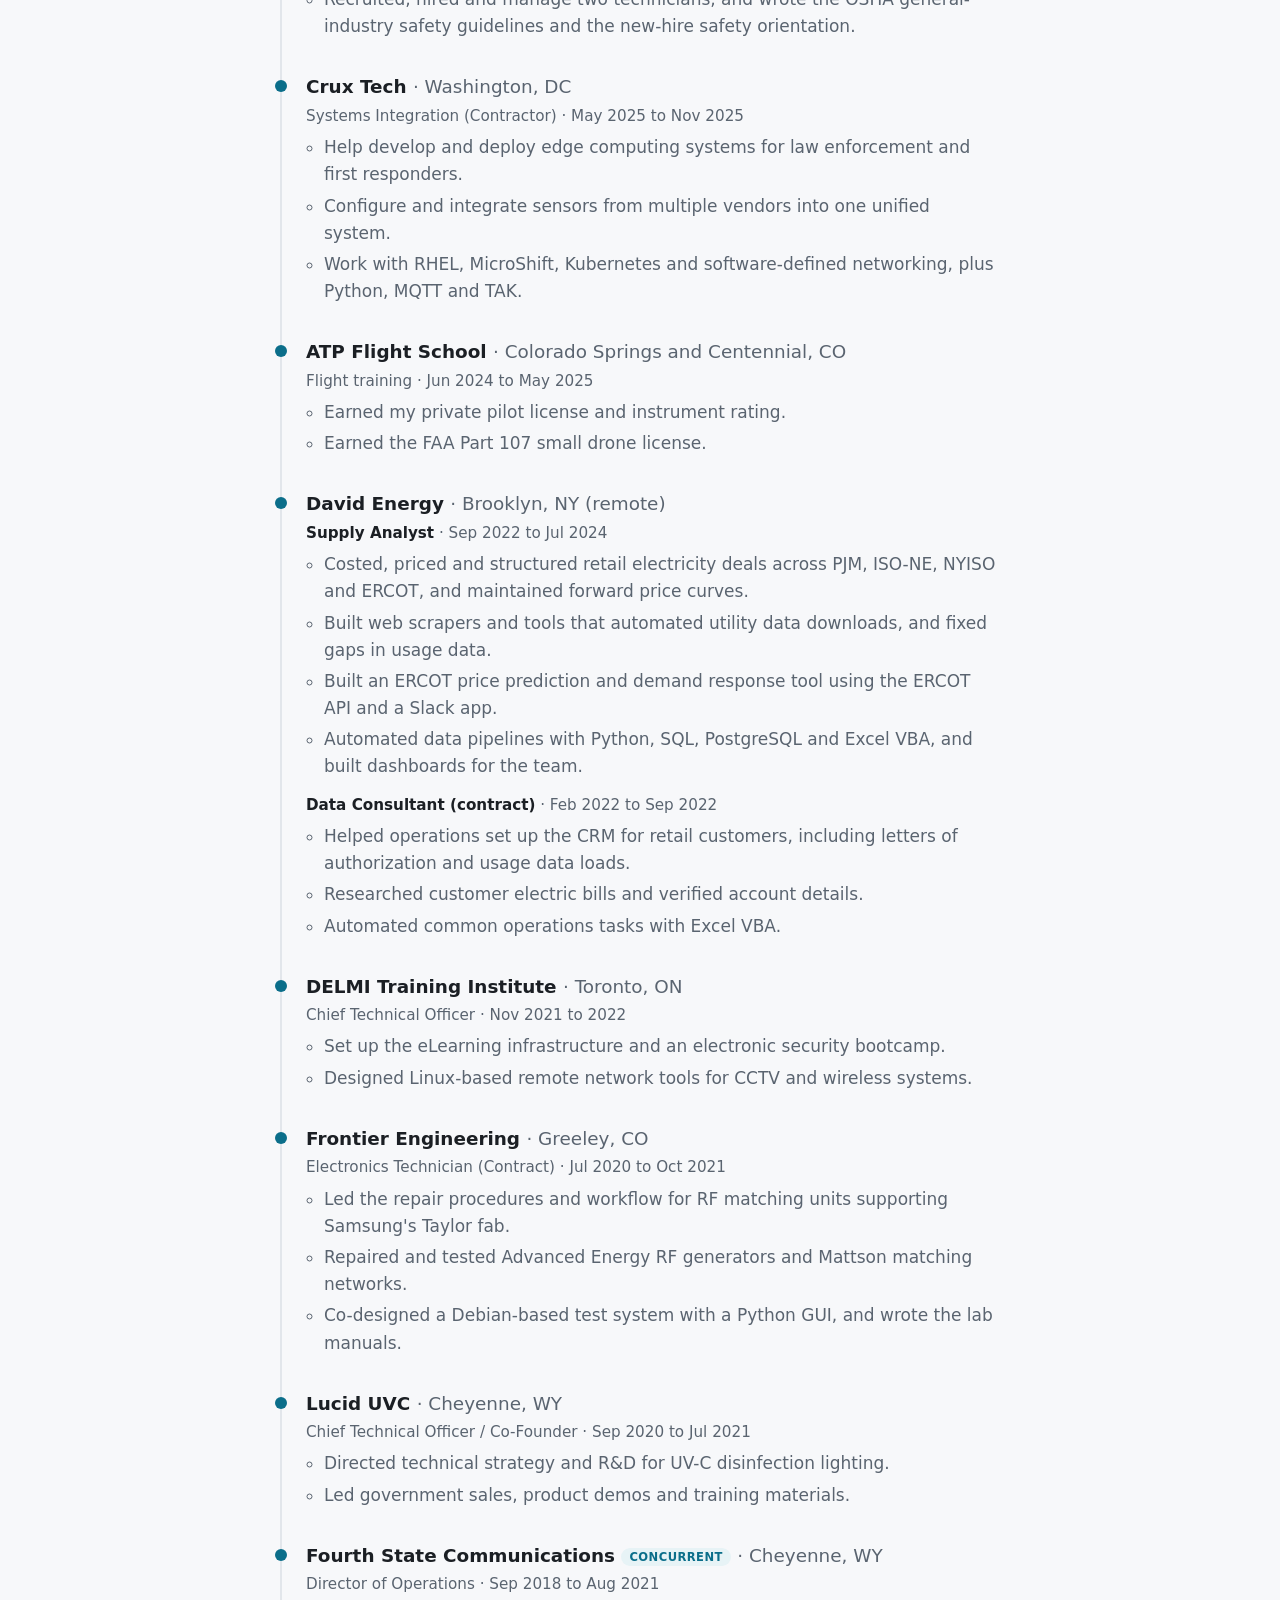
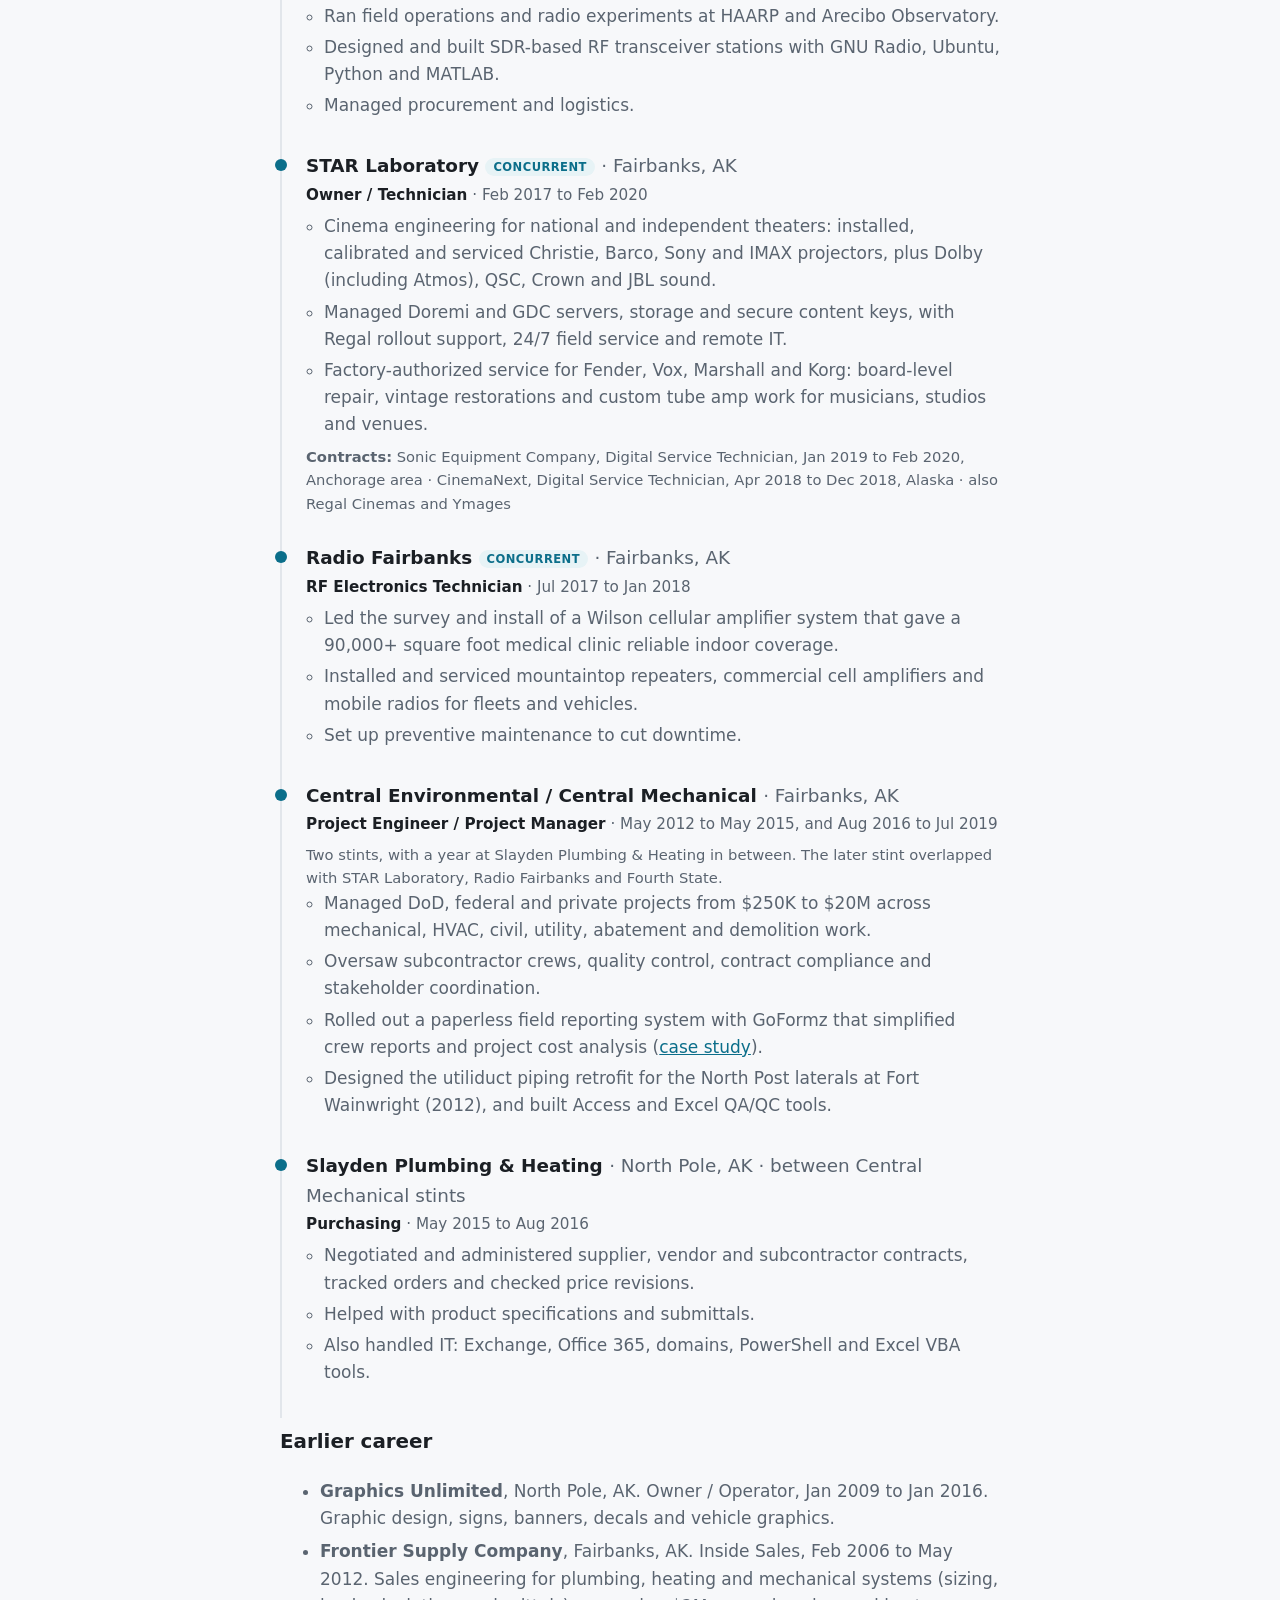
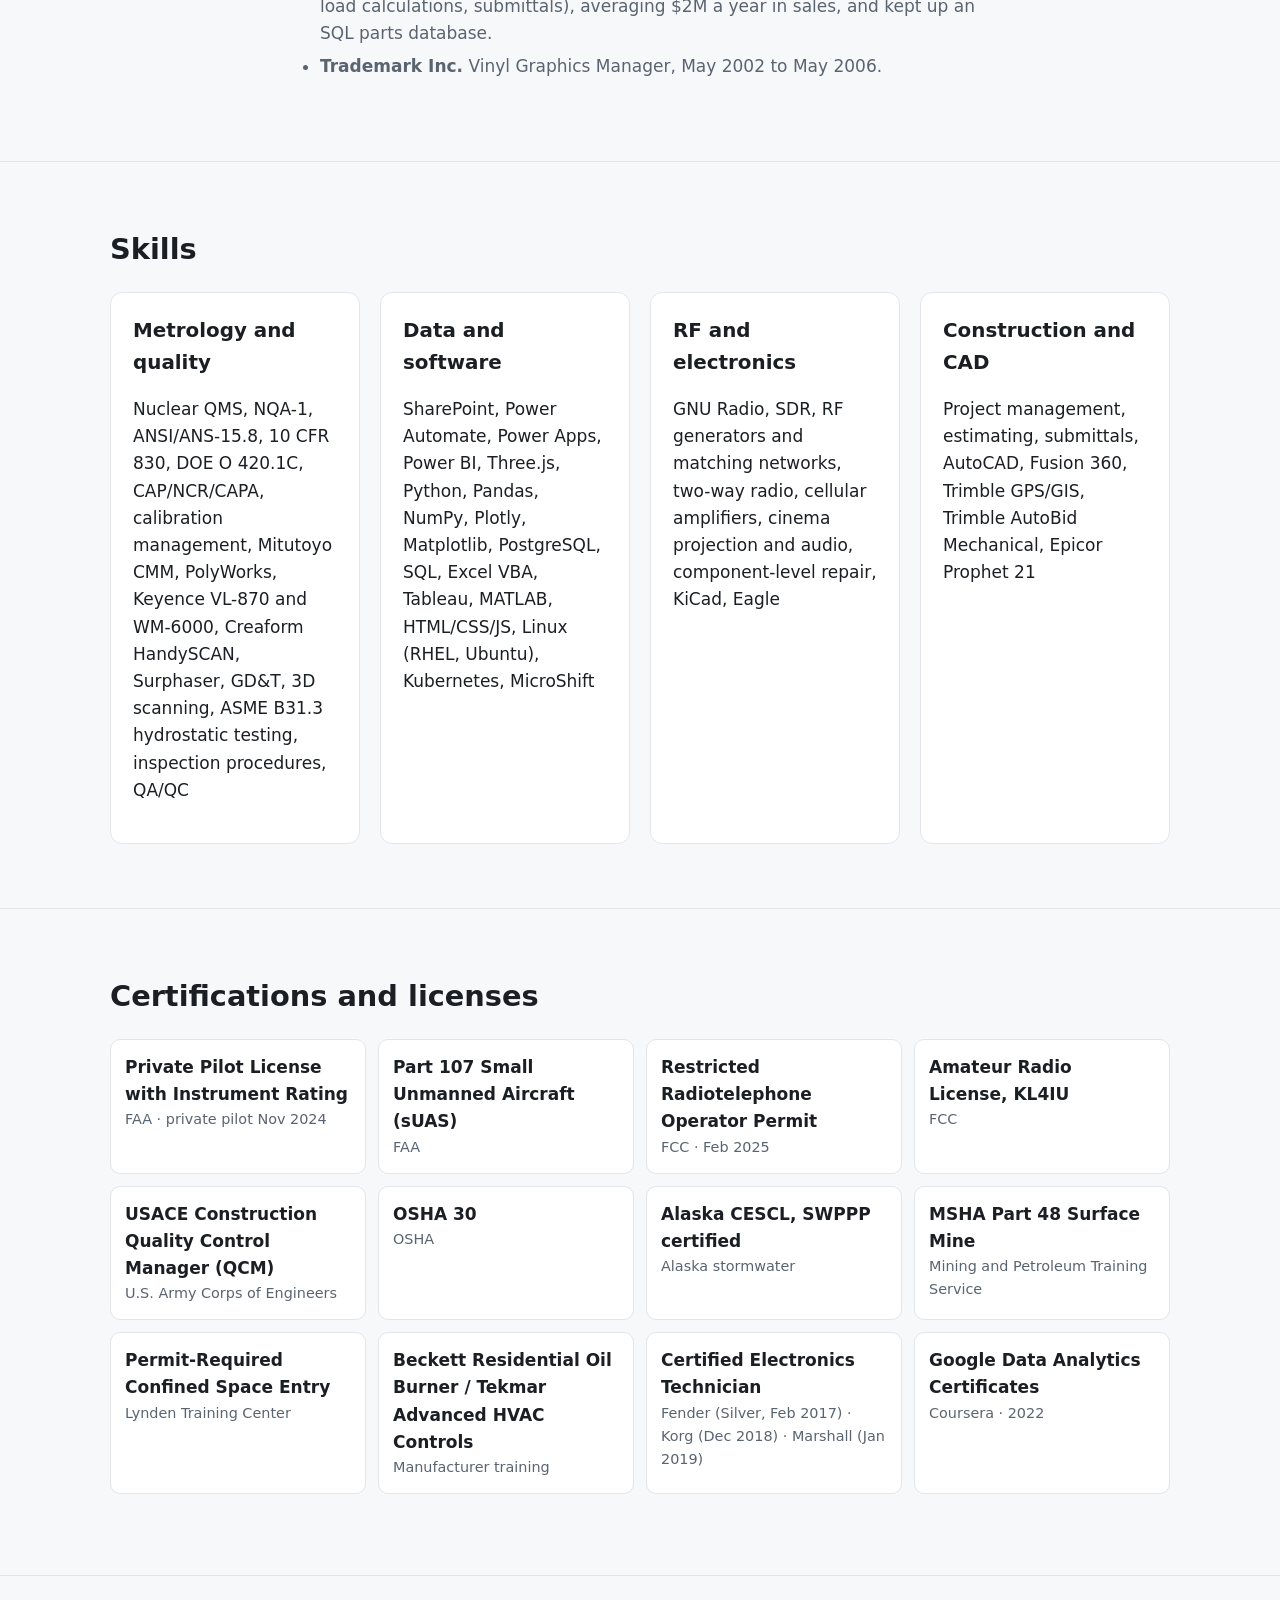
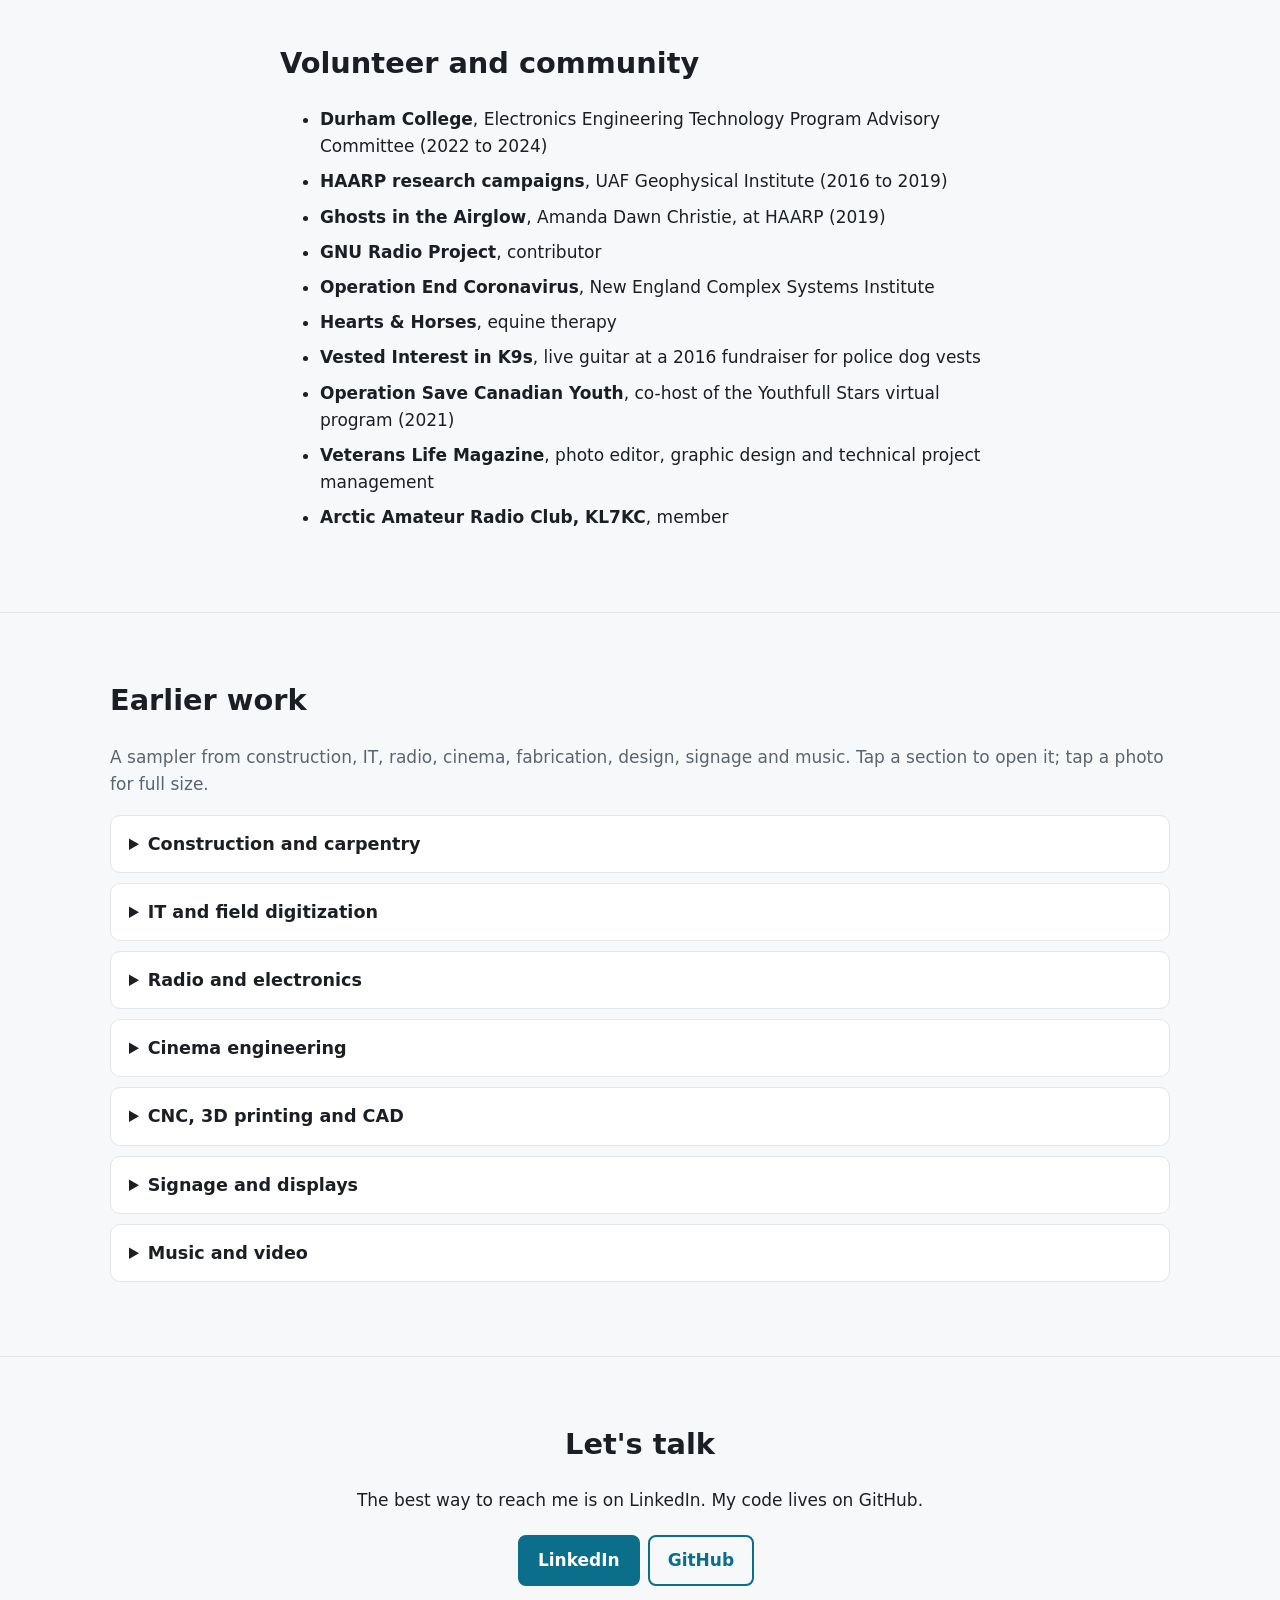
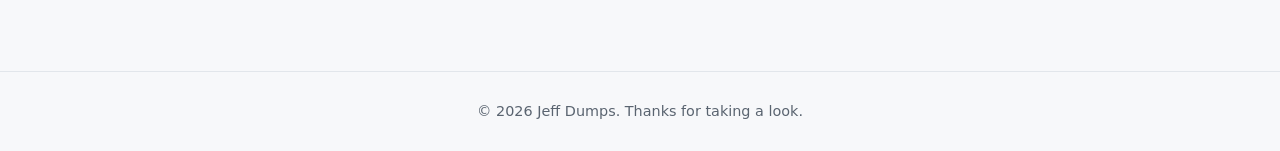
==== commit d30f9fbf: "Link GoFormz case study for Central Mechanical paperless rollout" ====
--- a/index.html
+++ b/index.html
@@ -41,7 +41,7 @@
 <a href="https://github.com/jdak907/autocatalytic-system">View on GitHub &rarr;</a></article>
 </div></div></section>
 
-<section id="experience"><div class="wrap narrow"><h2>Experience</h2><ol class="timeline"><li><h3>Valar Atomics <span>&middot; Hawthorne, CA &middot; full-time, on-site</span></h3><p class="when"><strong>QMS Architect</strong> &middot; May 2026 to present</p><ul><li>Support and improve the Ward250 quality management system for the DOE pilot reactor program: configuration management, document control and compliance workflows aligned to 10 CFR Part 830, DOE Order 420.1C and NQA-1.</li><li>Automated the calibration management system in SharePoint and Power Automate, with tiered due-date notifications, Brady label integration and corrective action (CAP) exports.</li><li>Built the CAP metrics dashboard and health reports, and designed a defect code taxonomy of 104+ codes based on ASME Y14.5 and DOE-HDBK-1208 root cause methods.</li><li>Designed and run the Ward250 Lessons Learned system in SharePoint with a Power BI analytics layer, so the knowledge carries forward to future reactor programs.</li><li>Wrote construction quality procedures, acceptance criteria and audit protocols, and support nonconformance and safety classification reviews with engineering and safety teams.</li><li>Built compliance reporting tools (HTML forms and Power Apps) for real-time CAP, NCR and CAPA tracking and management reviews.</li></ul><p class="when"><strong>Engineering Technician</strong> &middot; Nov 2025 to May 2026</p><ul><li>Established the metrology lab and did dimensional inspection with a Mitutoyo CMM, Keyence VL-870 and WM-6000, Creaform HandySCAN (certified) and Surphaser, applying GD&amp;T to accept or reject calls.</li><li>Developed a hydrostatic pressure test program per ASME B31.3 section 345, and designed and built an inspection cleanroom, including the HVAC, with graphite inspection workflows.</li><li>Ported the Mod-Sim from MATLAB to Python and added system identification methods (ARX, PEM, joint ARX, Åström-Bell) and Bode plot analysis.</li><li>Built a Python IMU-GPS tool for shock and transit review, and a Three.js viewer that lets engineers inspect 3D scans in the browser.</li><li>Recruited, hired and manage two technicians, and wrote the OSHA general-industry safety guidelines and the new-hire safety orientation.</li></ul></li><li><h3>Crux Tech <span>&middot; Washington, DC</span></h3><p class="when">Systems Integration (Contractor) &middot; May 2025 to Nov 2025</p><ul><li>Help develop and deploy edge computing systems for law enforcement and first responders.</li><li>Configure and integrate sensors from multiple vendors into one unified system.</li><li>Work with RHEL, MicroShift, Kubernetes and software-defined networking, plus Python, MQTT and TAK.</li></ul></li><li><h3>ATP Flight School <span>&middot; Colorado Springs and Centennial, CO</span></h3><p class="when">Flight training &middot; Jun 2024 to May 2025</p><ul><li>Earned my private pilot license and instrument rating.</li><li>Earned the FAA Part 107 small drone license.</li></ul></li><li><h3>David Energy <span>&middot; Brooklyn, NY (remote)</span></h3><p class="when"><strong>Supply Analyst</strong> &middot; Sep 2022 to Jul 2024</p><ul><li>Costed, priced and structured retail electricity deals across PJM, ISO-NE, NYISO and ERCOT, and maintained forward price curves.</li><li>Built web scrapers and tools that automated utility data downloads, and fixed gaps in usage data.</li><li>Built an ERCOT price prediction and demand response tool using the ERCOT API and a Slack app.</li><li>Automated data pipelines with Python, SQL, PostgreSQL and Excel VBA, and built dashboards for the team.</li></ul><p class="when"><strong>Data Consultant (contract)</strong> &middot; Feb 2022 to Sep 2022</p><ul><li>Helped operations set up the CRM for retail customers, including letters of authorization and usage data loads.</li><li>Researched customer electric bills and verified account details.</li><li>Automated common operations tasks with Excel VBA.</li></ul></li><li><h3>DELMI Training Institute <span>&middot; Toronto, ON</span></h3><p class="when">Chief Technical Officer &middot; Nov 2021 to 2022</p><ul><li>Set up the eLearning infrastructure and an electronic security bootcamp.</li><li>Designed Linux-based remote network tools for CCTV and wireless systems.</li></ul></li><li><h3>Frontier Engineering <span>&middot; Greeley, CO</span></h3><p class="when">Electronics Technician (Contract) &middot; Jul 2020 to Oct 2021</p><ul><li>Led the repair procedures and workflow for RF matching units supporting Samsung's Taylor fab.</li><li>Repaired and tested Advanced Energy RF generators and Mattson matching networks.</li><li>Co-designed a Debian-based test system with a Python GUI, and wrote the lab manuals.</li></ul></li><li><h3>Lucid UVC <span>&middot; Cheyenne, WY</span></h3><p class="when">Chief Technical Officer / Co-Founder &middot; Sep 2020 to Jul 2021</p><ul><li>Directed technical strategy and R&amp;D for UV-C disinfection lighting.</li><li>Led government sales, product demos and training materials.</li></ul></li><li><h3>Fourth State Communications <em class="tag-c">concurrent</em> <span>&middot; Cheyenne, WY</span></h3><p class="when">Director of Operations &middot; Sep 2018 to Aug 2021</p><ul><li>Ran field operations and radio experiments at HAARP and Arecibo Observatory.</li><li>Designed and built SDR-based RF transceiver stations with GNU Radio, Ubuntu, Python and MATLAB.</li><li>Managed procurement and logistics.</li></ul></li><li><h3>STAR Laboratory <em class="tag-c">concurrent</em> <span>&middot; Fairbanks, AK</span></h3><p class="when"><strong>Owner / Technician</strong> &middot; Feb 2017 to Feb 2020</p><ul><li>Cinema engineering for national and independent theaters: installed, calibrated and serviced Christie, Barco, Sony and IMAX projectors, plus Dolby (including Atmos), QSC, Crown and JBL sound.</li><li>Managed Doremi and GDC servers, storage and secure content keys, with Regal rollout support, 24/7 field service and remote IT.</li><li>Factory-authorized service for Fender, Vox, Marshall and Korg: board-level repair, vintage restorations and custom tube amp work for musicians, studios and venues.</li></ul><p class="contracts"><strong>Contracts:</strong> Sonic Equipment Company, Digital Service Technician, Jan 2019 to Feb 2020, Anchorage area &middot; CinemaNext, Digital Service Technician, Apr 2018 to Dec 2018, Alaska &middot; also Regal Cinemas and Ymages</p></li><li><h3>Radio Fairbanks <em class="tag-c">concurrent</em> <span>&middot; Fairbanks, AK</span></h3><p class="when"><strong>RF Electronics Technician</strong> &middot; Jul 2017 to Jan 2018</p><ul><li>Led the survey and install of a Wilson cellular amplifier system that gave a 90,000+ square foot medical clinic reliable indoor coverage.</li><li>Installed and serviced mountaintop repeaters, commercial cell amplifiers and mobile radios for fleets and vehicles.</li><li>Set up preventive maintenance to cut downtime.</li></ul></li><li><h3>Central Environmental / Central Mechanical <span>&middot; Fairbanks, AK</span></h3><p class="when"><strong>Project Engineer / Project Manager</strong> &middot; May 2012 to May 2015, and Aug 2016 to Jul 2019</p><p class="contracts">Two stints, with a year at Slayden Plumbing &amp; Heating in between. The later stint overlapped with STAR Laboratory, Radio Fairbanks and Fourth State.</p><ul><li>Managed DoD, federal and private projects from $250K to $20M across mechanical, HVAC, civil, utility, abatement and demolition work.</li><li>Oversaw subcontractor crews, quality control, contract compliance and stakeholder coordination.</li><li>Rolled out a paperless field reporting system that simplified crew reports and project cost analysis.</li><li>Designed the utiliduct piping retrofit for the North Post laterals at Fort Wainwright (2012), and built Access and Excel QA/QC tools.</li></ul></li><li><h3>Slayden Plumbing &amp; Heating <span>&middot; North Pole, AK &middot; between Central Mechanical stints</span></h3><p class="when"><strong>Purchasing</strong> &middot; May 2015 to Aug 2016</p><ul><li>Negotiated and administered supplier, vendor and subcontractor contracts, tracked orders and checked price revisions.</li><li>Helped with product specifications and submittals.</li><li>Also handled IT: Exchange, Office 365, domains, PowerShell and Excel VBA tools.</li></ul></li></ol><h3 class="early">Earlier career</h3><ul class="early-list">
+<section id="experience"><div class="wrap narrow"><h2>Experience</h2><ol class="timeline"><li><h3>Valar Atomics <span>&middot; Hawthorne, CA &middot; full-time, on-site</span></h3><p class="when"><strong>QMS Architect</strong> &middot; May 2026 to present</p><ul><li>Support and improve the Ward250 quality management system for the DOE pilot reactor program: configuration management, document control and compliance workflows aligned to 10 CFR Part 830, DOE Order 420.1C and NQA-1.</li><li>Automated the calibration management system in SharePoint and Power Automate, with tiered due-date notifications, Brady label integration and corrective action (CAP) exports.</li><li>Built the CAP metrics dashboard and health reports, and designed a defect code taxonomy of 104+ codes based on ASME Y14.5 and DOE-HDBK-1208 root cause methods.</li><li>Designed and run the Ward250 Lessons Learned system in SharePoint with a Power BI analytics layer, so the knowledge carries forward to future reactor programs.</li><li>Wrote construction quality procedures, acceptance criteria and audit protocols, and support nonconformance and safety classification reviews with engineering and safety teams.</li><li>Built compliance reporting tools (HTML forms and Power Apps) for real-time CAP, NCR and CAPA tracking and management reviews.</li></ul><p class="when"><strong>Engineering Technician</strong> &middot; Nov 2025 to May 2026</p><ul><li>Established the metrology lab and did dimensional inspection with a Mitutoyo CMM, Keyence VL-870 and WM-6000, Creaform HandySCAN (certified) and Surphaser, applying GD&amp;T to accept or reject calls.</li><li>Developed a hydrostatic pressure test program per ASME B31.3 section 345, and designed and built an inspection cleanroom, including the HVAC, with graphite inspection workflows.</li><li>Ported the Mod-Sim from MATLAB to Python and added system identification methods (ARX, PEM, joint ARX, Åström-Bell) and Bode plot analysis.</li><li>Built a Python IMU-GPS tool for shock and transit review, and a Three.js viewer that lets engineers inspect 3D scans in the browser.</li><li>Recruited, hired and manage two technicians, and wrote the OSHA general-industry safety guidelines and the new-hire safety orientation.</li></ul></li><li><h3>Crux Tech <span>&middot; Washington, DC</span></h3><p class="when">Systems Integration (Contractor) &middot; May 2025 to Nov 2025</p><ul><li>Help develop and deploy edge computing systems for law enforcement and first responders.</li><li>Configure and integrate sensors from multiple vendors into one unified system.</li><li>Work with RHEL, MicroShift, Kubernetes and software-defined networking, plus Python, MQTT and TAK.</li></ul></li><li><h3>ATP Flight School <span>&middot; Colorado Springs and Centennial, CO</span></h3><p class="when">Flight training &middot; Jun 2024 to May 2025</p><ul><li>Earned my private pilot license and instrument rating.</li><li>Earned the FAA Part 107 small drone license.</li></ul></li><li><h3>David Energy <span>&middot; Brooklyn, NY (remote)</span></h3><p class="when"><strong>Supply Analyst</strong> &middot; Sep 2022 to Jul 2024</p><ul><li>Costed, priced and structured retail electricity deals across PJM, ISO-NE, NYISO and ERCOT, and maintained forward price curves.</li><li>Built web scrapers and tools that automated utility data downloads, and fixed gaps in usage data.</li><li>Built an ERCOT price prediction and demand response tool using the ERCOT API and a Slack app.</li><li>Automated data pipelines with Python, SQL, PostgreSQL and Excel VBA, and built dashboards for the team.</li></ul><p class="when"><strong>Data Consultant (contract)</strong> &middot; Feb 2022 to Sep 2022</p><ul><li>Helped operations set up the CRM for retail customers, including letters of authorization and usage data loads.</li><li>Researched customer electric bills and verified account details.</li><li>Automated common operations tasks with Excel VBA.</li></ul></li><li><h3>DELMI Training Institute <span>&middot; Toronto, ON</span></h3><p class="when">Chief Technical Officer &middot; Nov 2021 to 2022</p><ul><li>Set up the eLearning infrastructure and an electronic security bootcamp.</li><li>Designed Linux-based remote network tools for CCTV and wireless systems.</li></ul></li><li><h3>Frontier Engineering <span>&middot; Greeley, CO</span></h3><p class="when">Electronics Technician (Contract) &middot; Jul 2020 to Oct 2021</p><ul><li>Led the repair procedures and workflow for RF matching units supporting Samsung's Taylor fab.</li><li>Repaired and tested Advanced Energy RF generators and Mattson matching networks.</li><li>Co-designed a Debian-based test system with a Python GUI, and wrote the lab manuals.</li></ul></li><li><h3>Lucid UVC <span>&middot; Cheyenne, WY</span></h3><p class="when">Chief Technical Officer / Co-Founder &middot; Sep 2020 to Jul 2021</p><ul><li>Directed technical strategy and R&amp;D for UV-C disinfection lighting.</li><li>Led government sales, product demos and training materials.</li></ul></li><li><h3>Fourth State Communications <em class="tag-c">concurrent</em> <span>&middot; Cheyenne, WY</span></h3><p class="when">Director of Operations &middot; Sep 2018 to Aug 2021</p><ul><li>Ran field operations and radio experiments at HAARP and Arecibo Observatory.</li><li>Designed and built SDR-based RF transceiver stations with GNU Radio, Ubuntu, Python and MATLAB.</li><li>Managed procurement and logistics.</li></ul></li><li><h3>STAR Laboratory <em class="tag-c">concurrent</em> <span>&middot; Fairbanks, AK</span></h3><p class="when"><strong>Owner / Technician</strong> &middot; Feb 2017 to Feb 2020</p><ul><li>Cinema engineering for national and independent theaters: installed, calibrated and serviced Christie, Barco, Sony and IMAX projectors, plus Dolby (including Atmos), QSC, Crown and JBL sound.</li><li>Managed Doremi and GDC servers, storage and secure content keys, with Regal rollout support, 24/7 field service and remote IT.</li><li>Factory-authorized service for Fender, Vox, Marshall and Korg: board-level repair, vintage restorations and custom tube amp work for musicians, studios and venues.</li></ul><p class="contracts"><strong>Contracts:</strong> Sonic Equipment Company, Digital Service Technician, Jan 2019 to Feb 2020, Anchorage area &middot; CinemaNext, Digital Service Technician, Apr 2018 to Dec 2018, Alaska &middot; also Regal Cinemas and Ymages</p></li><li><h3>Radio Fairbanks <em class="tag-c">concurrent</em> <span>&middot; Fairbanks, AK</span></h3><p class="when"><strong>RF Electronics Technician</strong> &middot; Jul 2017 to Jan 2018</p><ul><li>Led the survey and install of a Wilson cellular amplifier system that gave a 90,000+ square foot medical clinic reliable indoor coverage.</li><li>Installed and serviced mountaintop repeaters, commercial cell amplifiers and mobile radios for fleets and vehicles.</li><li>Set up preventive maintenance to cut downtime.</li></ul></li><li><h3>Central Environmental / Central Mechanical <span>&middot; Fairbanks, AK</span></h3><p class="when"><strong>Project Engineer / Project Manager</strong> &middot; May 2012 to May 2015, and Aug 2016 to Jul 2019</p><p class="contracts">Two stints, with a year at Slayden Plumbing &amp; Heating in between. The later stint overlapped with STAR Laboratory, Radio Fairbanks and Fourth State.</p><ul><li>Managed DoD, federal and private projects from $250K to $20M across mechanical, HVAC, civil, utility, abatement and demolition work.</li><li>Oversaw subcontractor crews, quality control, contract compliance and stakeholder coordination.</li><li>Rolled out a paperless field reporting system with GoFormz that simplified crew reports and project cost analysis (<a href="https://go.goformz.com/rs/364-JBB-156/images/case-study-central-mechanical.pdf" target="_blank" rel="noopener">case study</a>).</li><li>Designed the utiliduct piping retrofit for the North Post laterals at Fort Wainwright (2012), and built Access and Excel QA/QC tools.</li></ul></li><li><h3>Slayden Plumbing &amp; Heating <span>&middot; North Pole, AK &middot; between Central Mechanical stints</span></h3><p class="when"><strong>Purchasing</strong> &middot; May 2015 to Aug 2016</p><ul><li>Negotiated and administered supplier, vendor and subcontractor contracts, tracked orders and checked price revisions.</li><li>Helped with product specifications and submittals.</li><li>Also handled IT: Exchange, Office 365, domains, PowerShell and Excel VBA tools.</li></ul></li></ol><h3 class="early">Earlier career</h3><ul class="early-list">
 <li><strong>Graphics Unlimited</strong>, North Pole, AK. Owner / Operator, Jan 2009 to Jan 2016. Graphic design, signs, banners, decals and vehicle graphics.</li>
 <li><strong>Frontier Supply Company</strong>, Fairbanks, AK. Inside Sales, Feb 2006 to May 2012. Sales engineering for plumbing, heating and mechanical systems (sizing, load calculations, submittals), averaging $2M a year in sales, and kept up an SQL parts database.</li>
 <li><strong>Trademark Inc.</strong> Vinyl Graphics Manager, May 2002 to May 2006.</li></ul></div></section>
@@ -94,7 +94,7 @@
 <a href="photos/glycol_calc.jpg"><img src="photos/thumbs/glycol_calc.jpg" alt="Glycol calculator" loading="lazy" width="160" height="120"></a>
 </div>
 </div>
-<div class="item"><h4>GoFormz rollout</h4><p>Converted a mechanical contractor's paper forms to digital and deployed six field tablets. Reports came in on time and illegible handwriting went away.</p>
+<div class="item"><h4>GoFormz rollout</h4><p>Converted a mechanical contractor's paper forms to digital and deployed six field tablets. Reports came in on time and illegible handwriting went away. <a href="https://go.goformz.com/rs/364-JBB-156/images/case-study-central-mechanical.pdf" target="_blank" rel="noopener">Read the GoFormz case study (PDF)</a>.</p>
 <div class="gallery">
 <a href="photos/goformz.jpg"><img src="photos/thumbs/goformz.jpg" alt="Field tablets" loading="lazy" width="160" height="120"></a>
 </div>
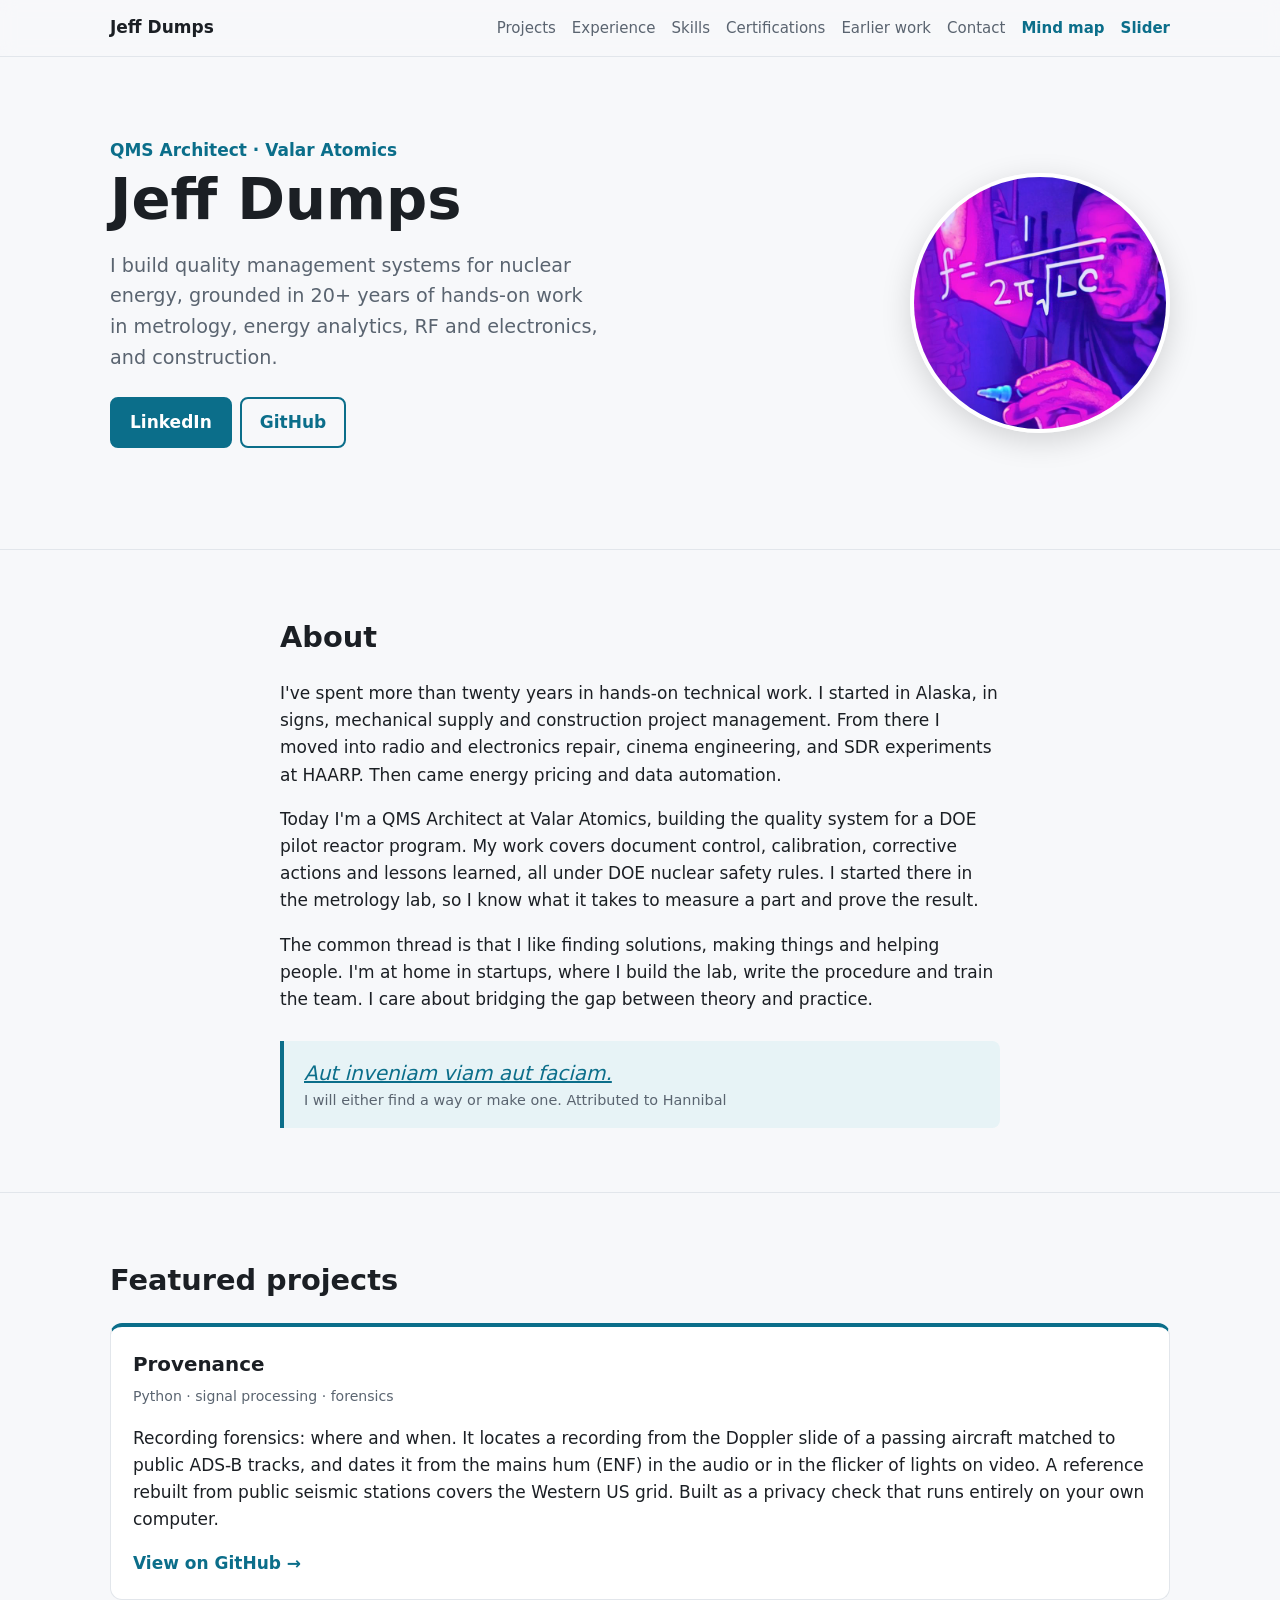
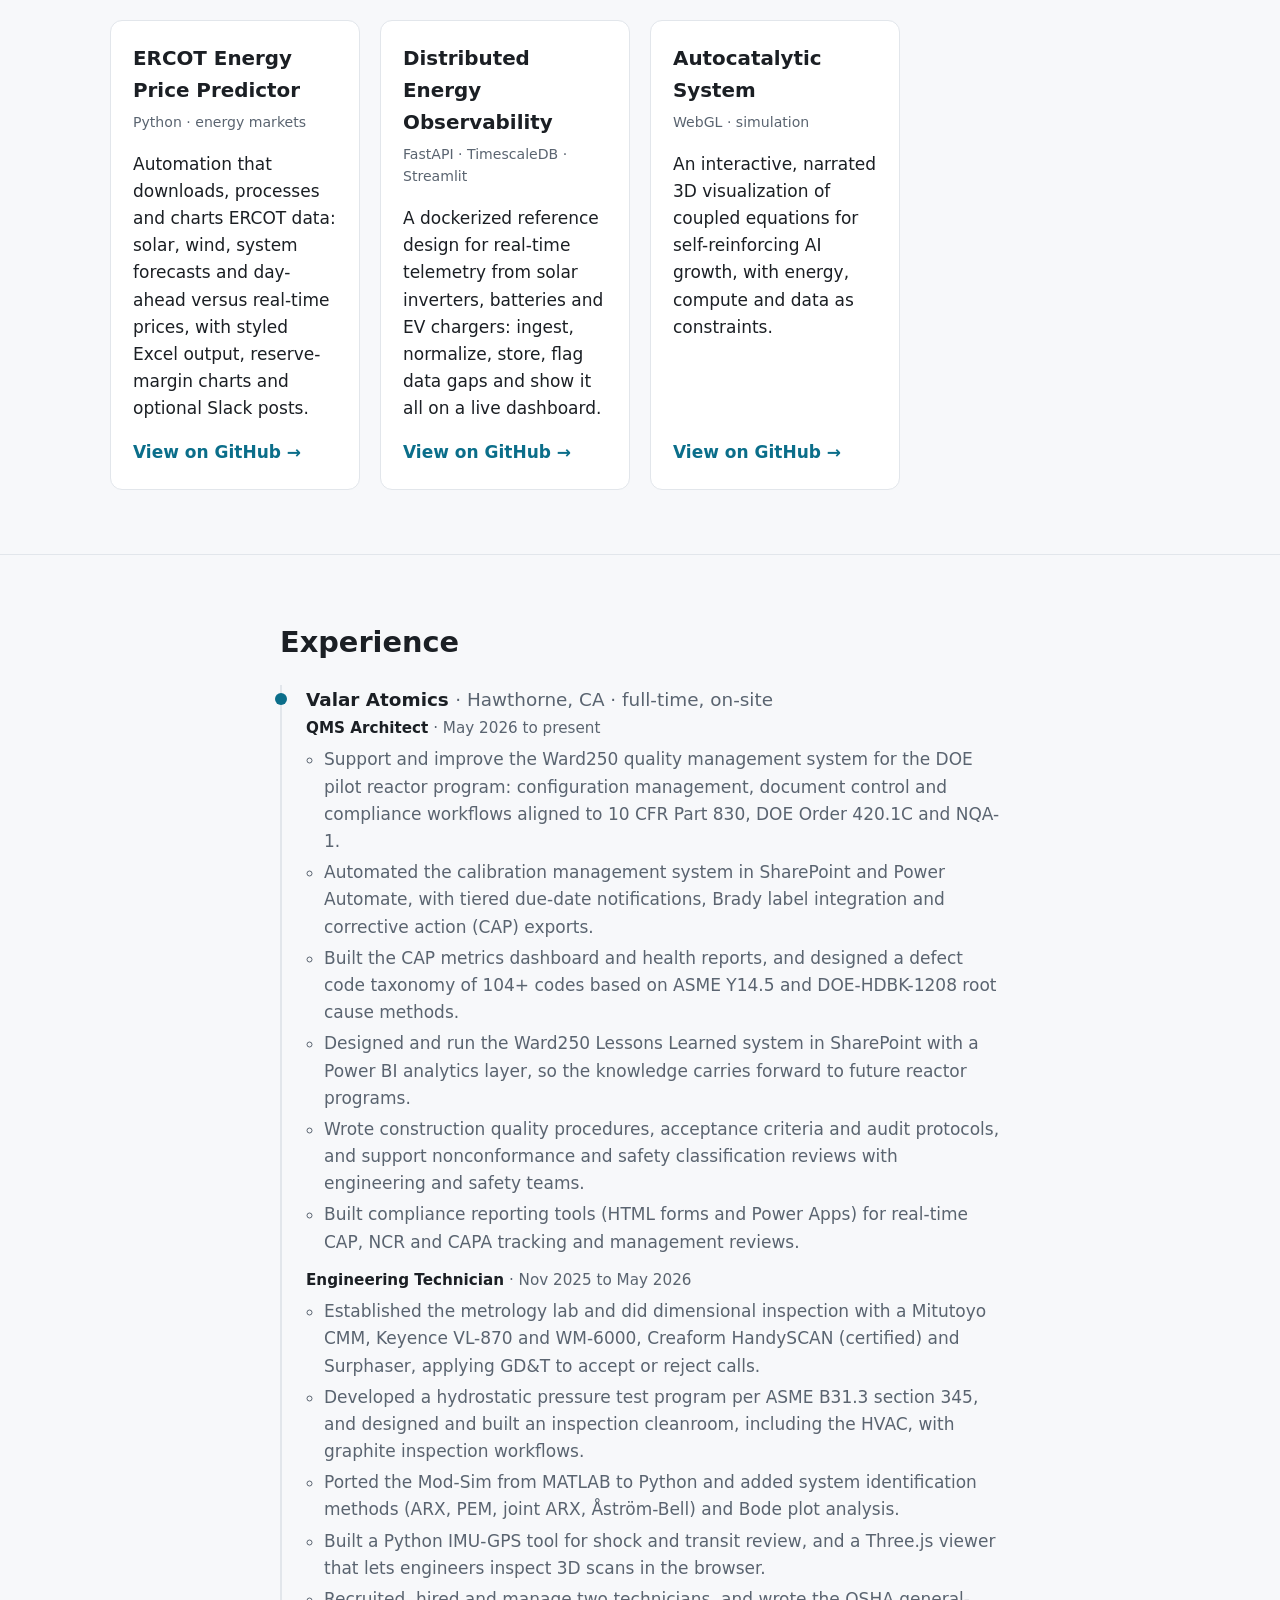
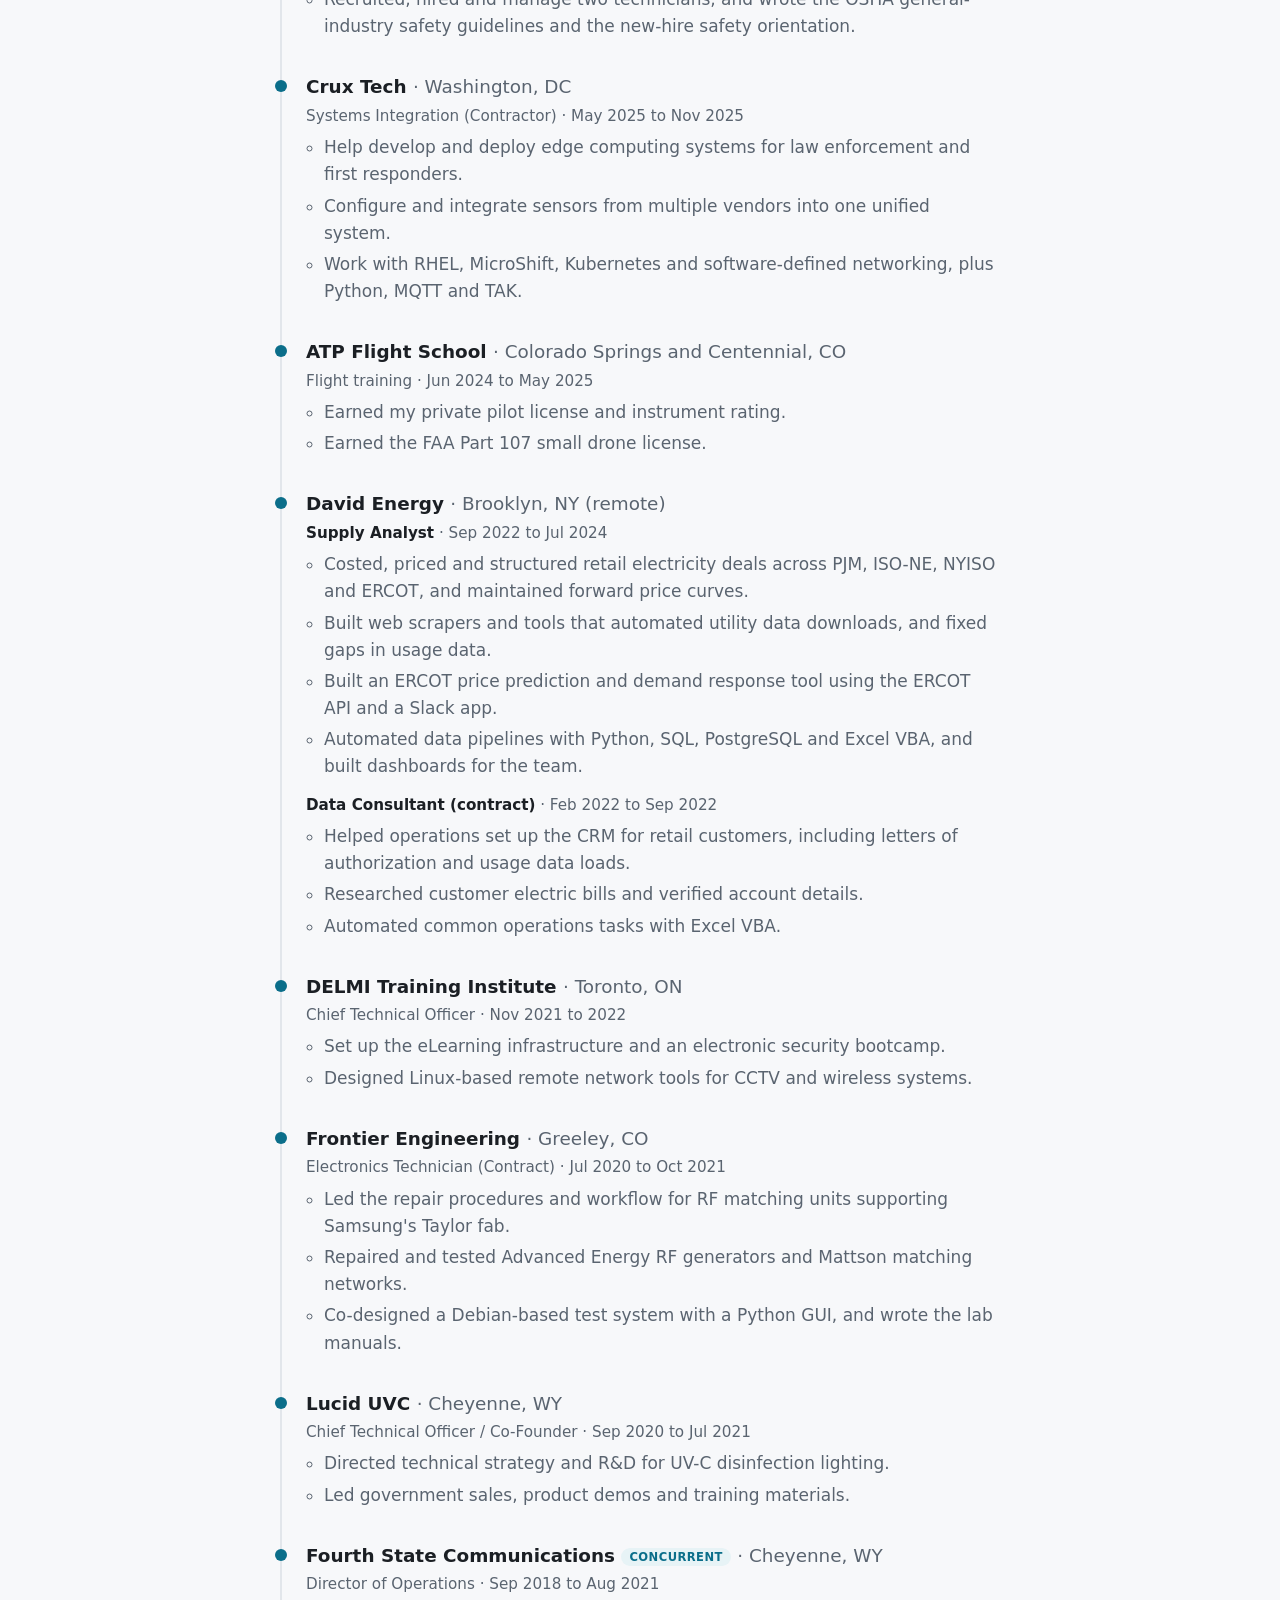
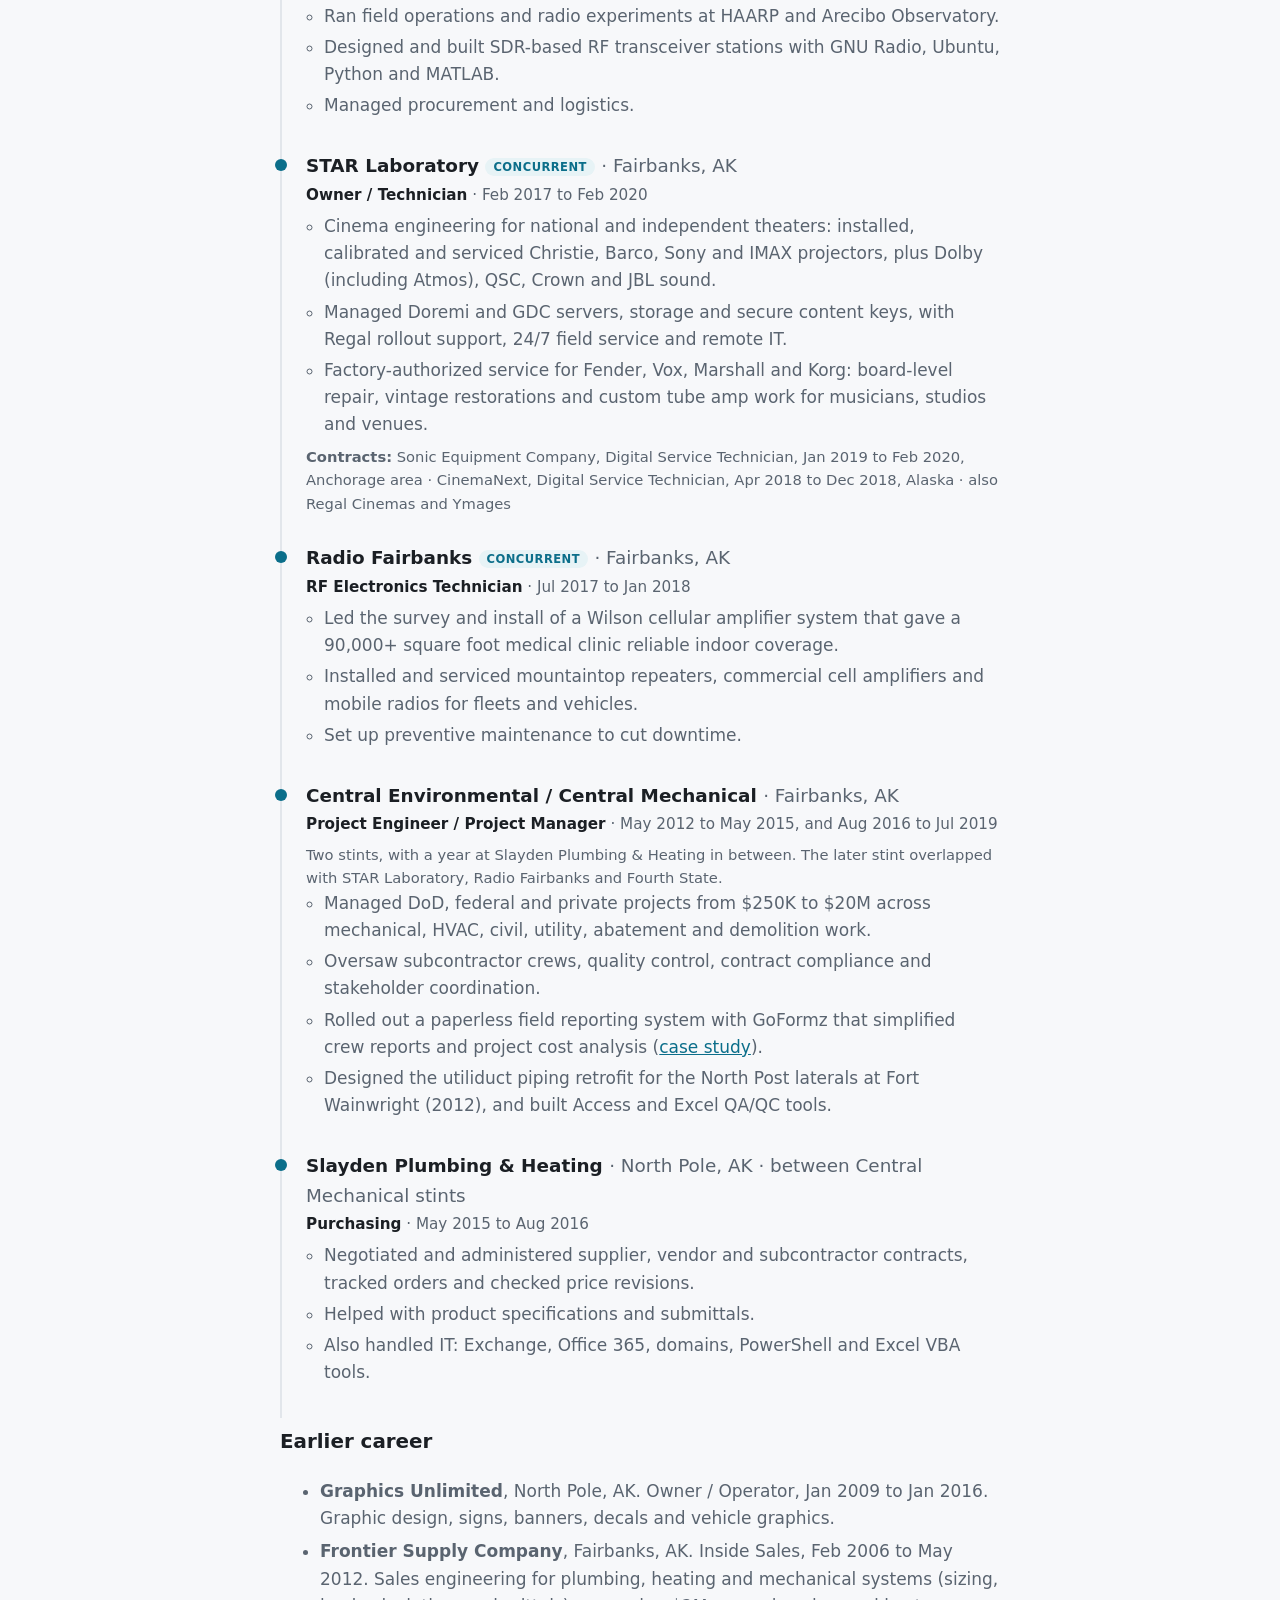
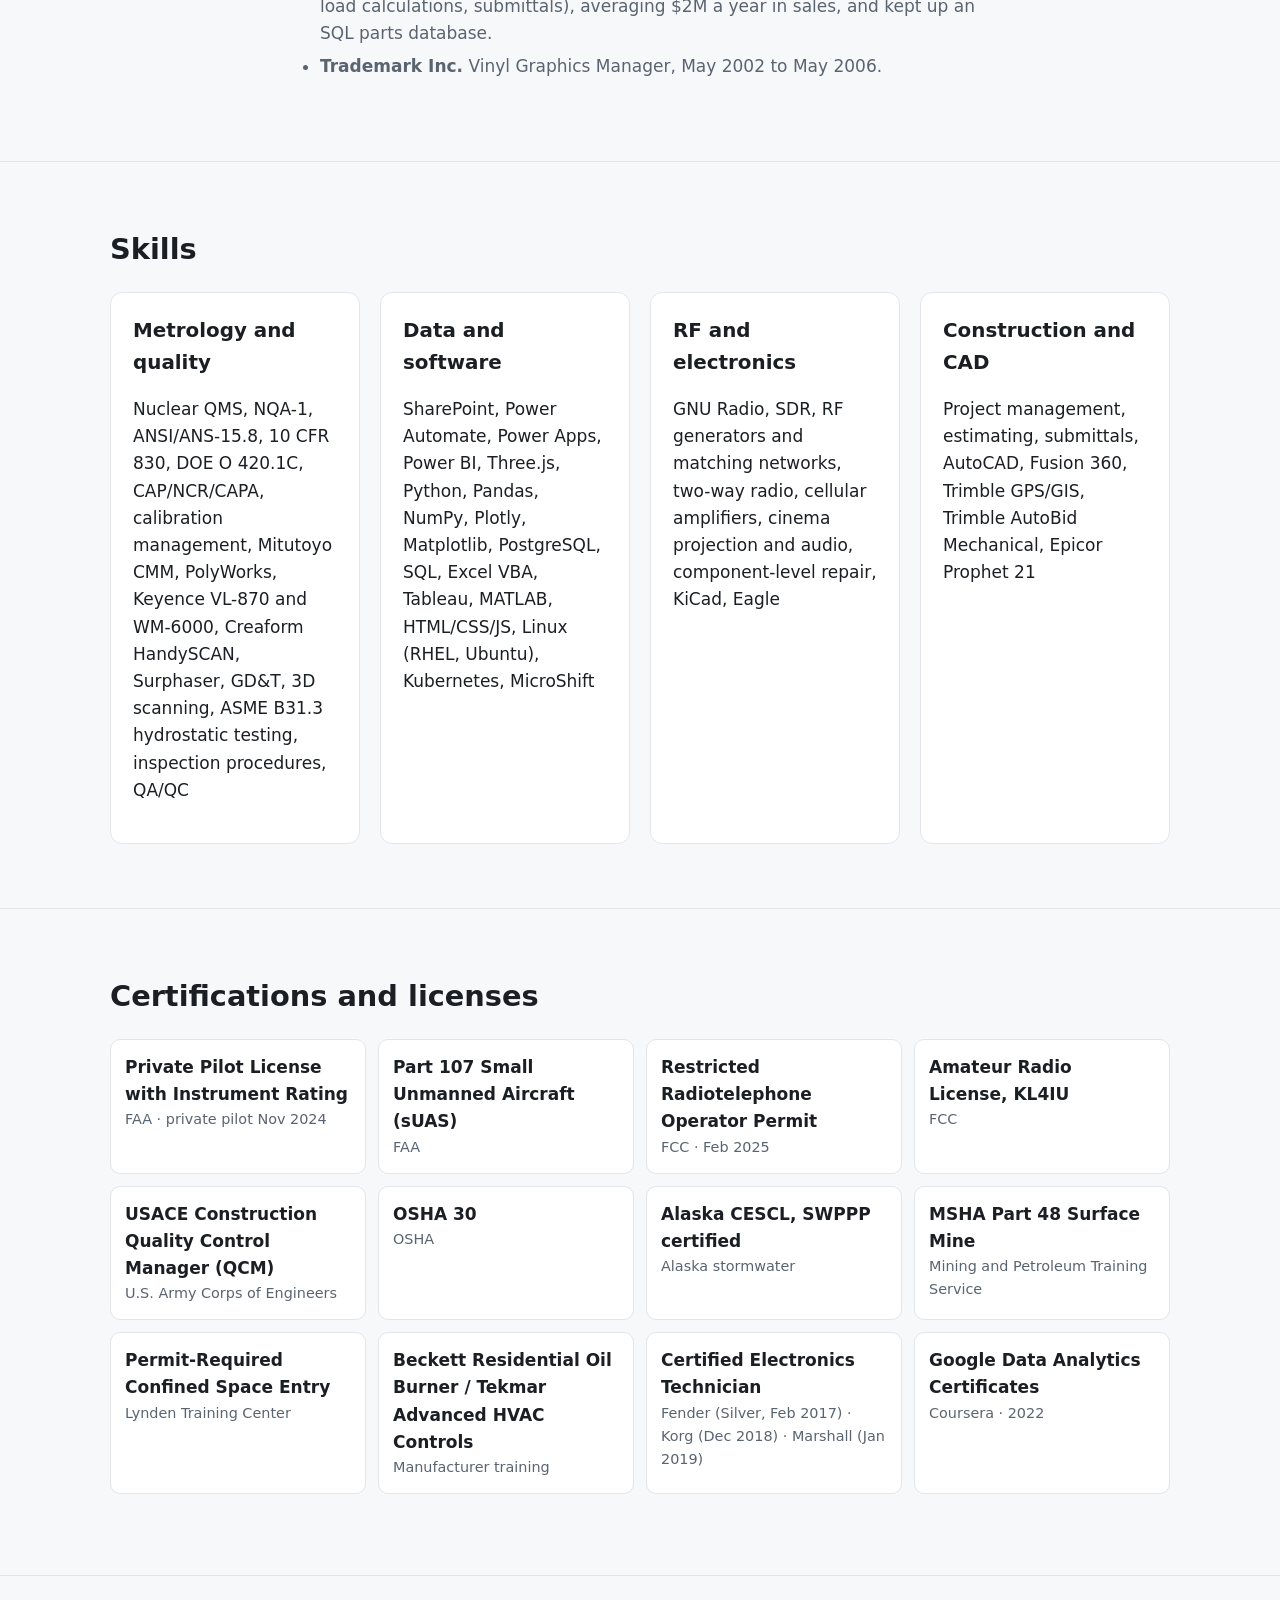
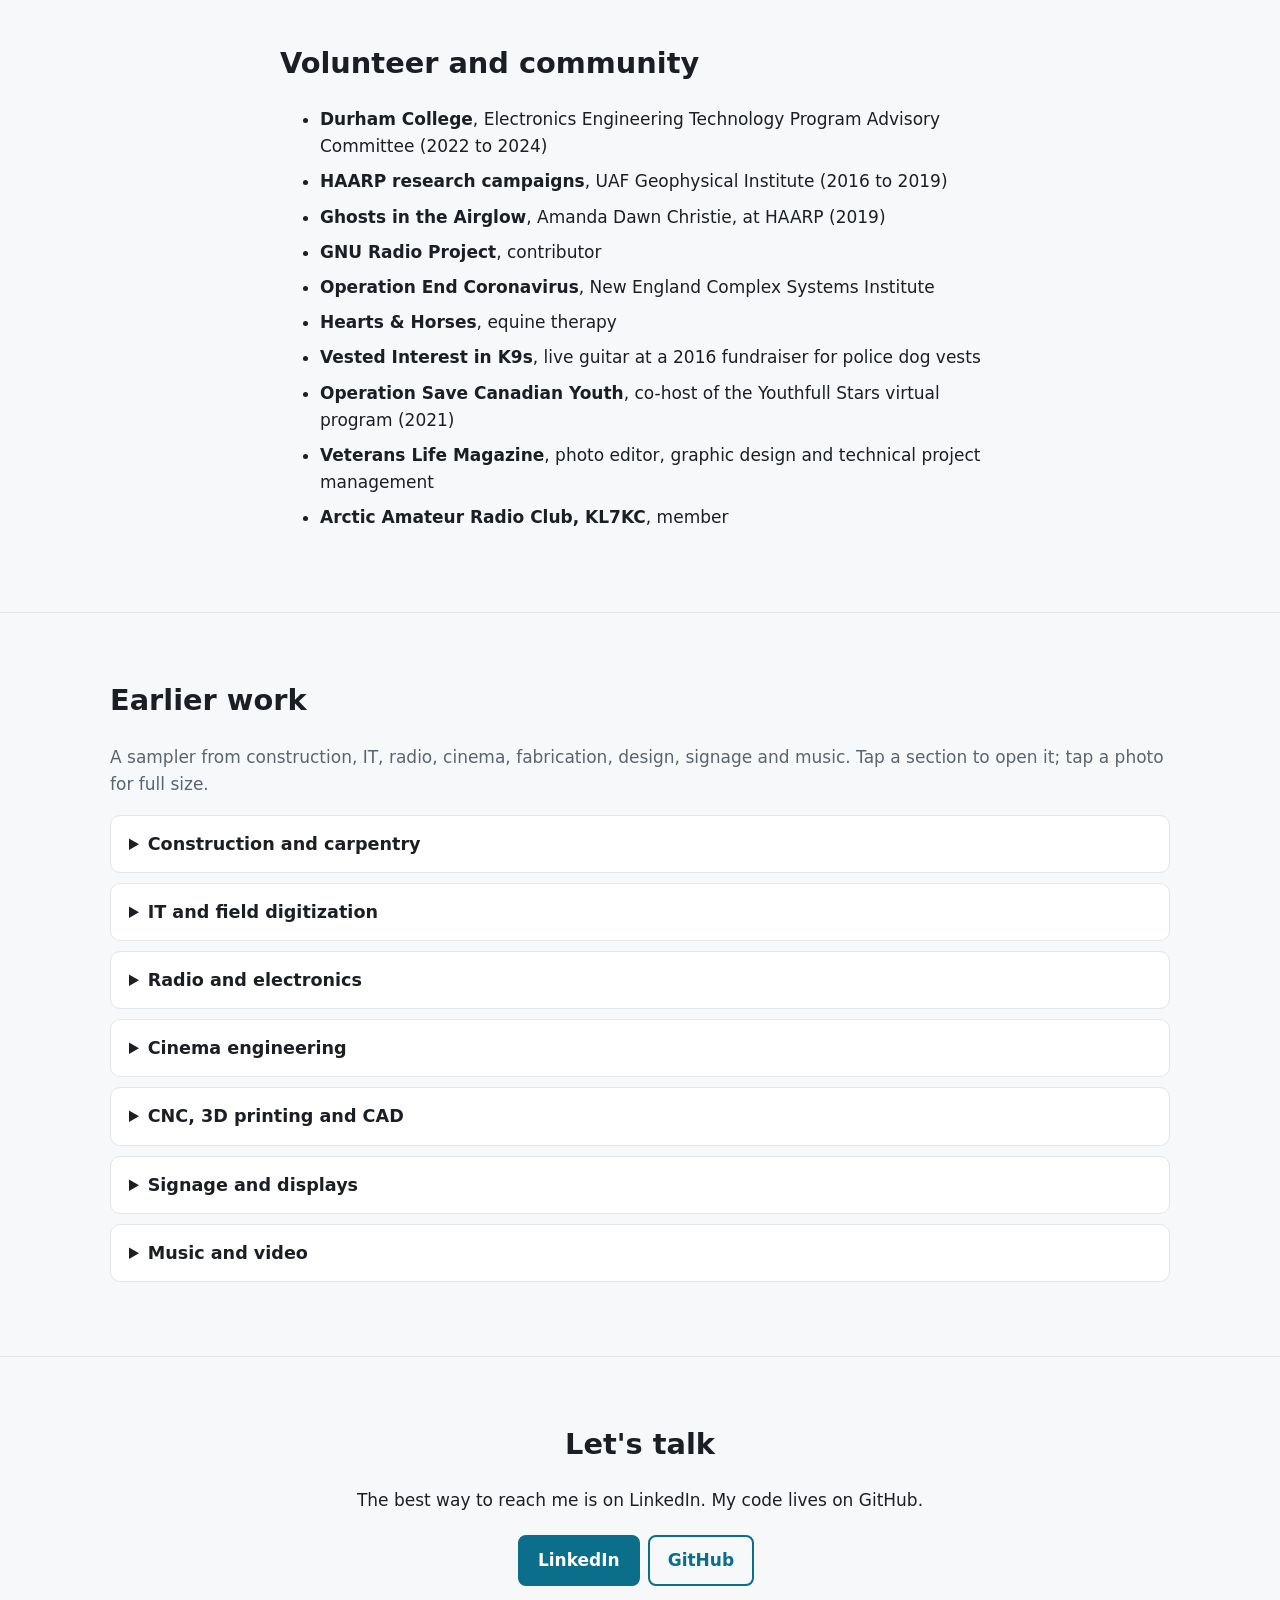
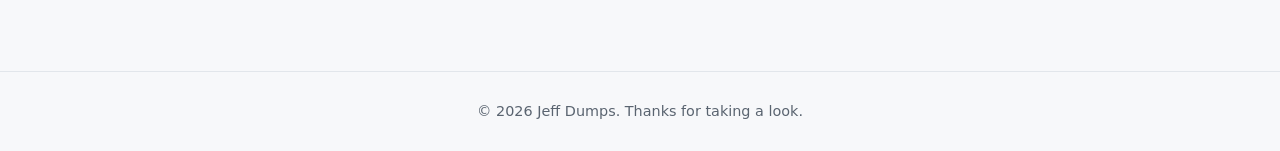
==== commit 997f85ef: "Add mind-map and detail-slider views of the public CV Visitors can read the same CV at four cumulati" ====
--- a/index.html
+++ b/index.html
@@ -9,7 +9,7 @@
 <body>
 <a class="skip" href="#main">Skip to content</a>
 <header class="nav"><div class="wrap"><a class="brand" href="#top">Jeff Dumps</a>
-<nav aria-label="Sections"><a href="#projects">Projects</a><a href="#experience">Experience</a><a href="#skills">Skills</a><a href="#certs">Certifications</a><a href="#earlier">Earlier work</a><a href="#contact">Contact</a></nav></div></header>
+<nav aria-label="Sections"><a href="#projects">Projects</a><a href="#experience">Experience</a><a href="#skills">Skills</a><a href="#certs">Certifications</a><a href="#earlier">Earlier work</a><a href="#contact">Contact</a><a class="nav-cv" href="mind-map.html">Mind map</a><a class="nav-cv" href="slider.html">Slider</a></nav></div></header>
 <main id="main">
 <section class="hero" id="top"><div class="wrap hero-grid">
 <div><p class="eyebrow">QMS Architect &middot; Valar Atomics</p>
--- a/style.css
+++ b/style.css
@@ -7,7 +7,7 @@
 .wrap{max-width:1100px;margin:0 auto;padding:0 20px}.narrow{max-width:760px}.center{text-align:center}
 .nav{position:sticky;top:0;z-index:5;background:color-mix(in srgb,var(--bg) 88%,transparent);backdrop-filter:blur(8px);border-bottom:1px solid var(--line)}
 .nav .wrap{display:flex;align-items:center;justify-content:space-between;gap:12px;height:56px}
-.brand{font-weight:700;text-decoration:none;color:var(--fg)}nav{display:flex;gap:16px;overflow-x:auto}nav a{text-decoration:none;color:var(--mut);font-size:15px;white-space:nowrap}nav a:hover{color:var(--acc)}
+.brand{font-weight:700;text-decoration:none;color:var(--fg);white-space:nowrap;flex:none}nav{display:flex;gap:16px;overflow-x:auto;min-width:0;scrollbar-width:thin}nav a{text-decoration:none;color:var(--mut);font-size:15px;white-space:nowrap}nav a:hover,nav a.nav-cv{color:var(--acc)}nav a.nav-cv{font-weight:600}
 section{padding:64px 0;border-bottom:1px solid var(--line)}h2{font-size:1.8rem;margin:0 0 20px}
 .hero{padding:80px 0}.hero-grid{display:grid;grid-template-columns:1fr auto;gap:40px;align-items:center}
 .eyebrow{color:var(--acc);font-weight:600;margin:0}h1{font-size:clamp(2.4rem,6vw,3.6rem);margin:4px 0 12px;line-height:1.1}.lead{font-size:1.2rem;color:var(--mut);max-width:40ch}
@@ -30,7 +30,7 @@
 .gallery{display:grid;grid-template-columns:repeat(auto-fill,minmax(120px,1fr));gap:8px;margin-bottom:14px}
 .gallery img{width:100%;height:100px;object-fit:cover;border-radius:6px;display:block}.media{padding-bottom:12px}.links{display:flex;flex-wrap:wrap;gap:6px 18px;padding-left:18px}
 .foot{padding:28px 0;color:var(--mut);font-size:.9rem;text-align:center}
-@media (max-width:700px){.hero-grid{grid-template-columns:1fr}.portrait{width:160px;height:160px;order:-1}.nav nav{display:none}section{padding:44px 0}}
+@media (max-width:700px){.hero-grid{grid-template-columns:1fr}.portrait{width:160px;height:160px;order:-1}section{padding:44px 0}}
 @media print{.nav{display:none}details{display:block}}
 .timeline ul{margin:0;padding-left:18px;color:var(--mut)}.timeline ul li{padding:0;margin-bottom:4px}.timeline ul li::before{display:none}
 .timeline .when strong{color:var(--fg)}.timeline ul+.when{margin-top:12px}
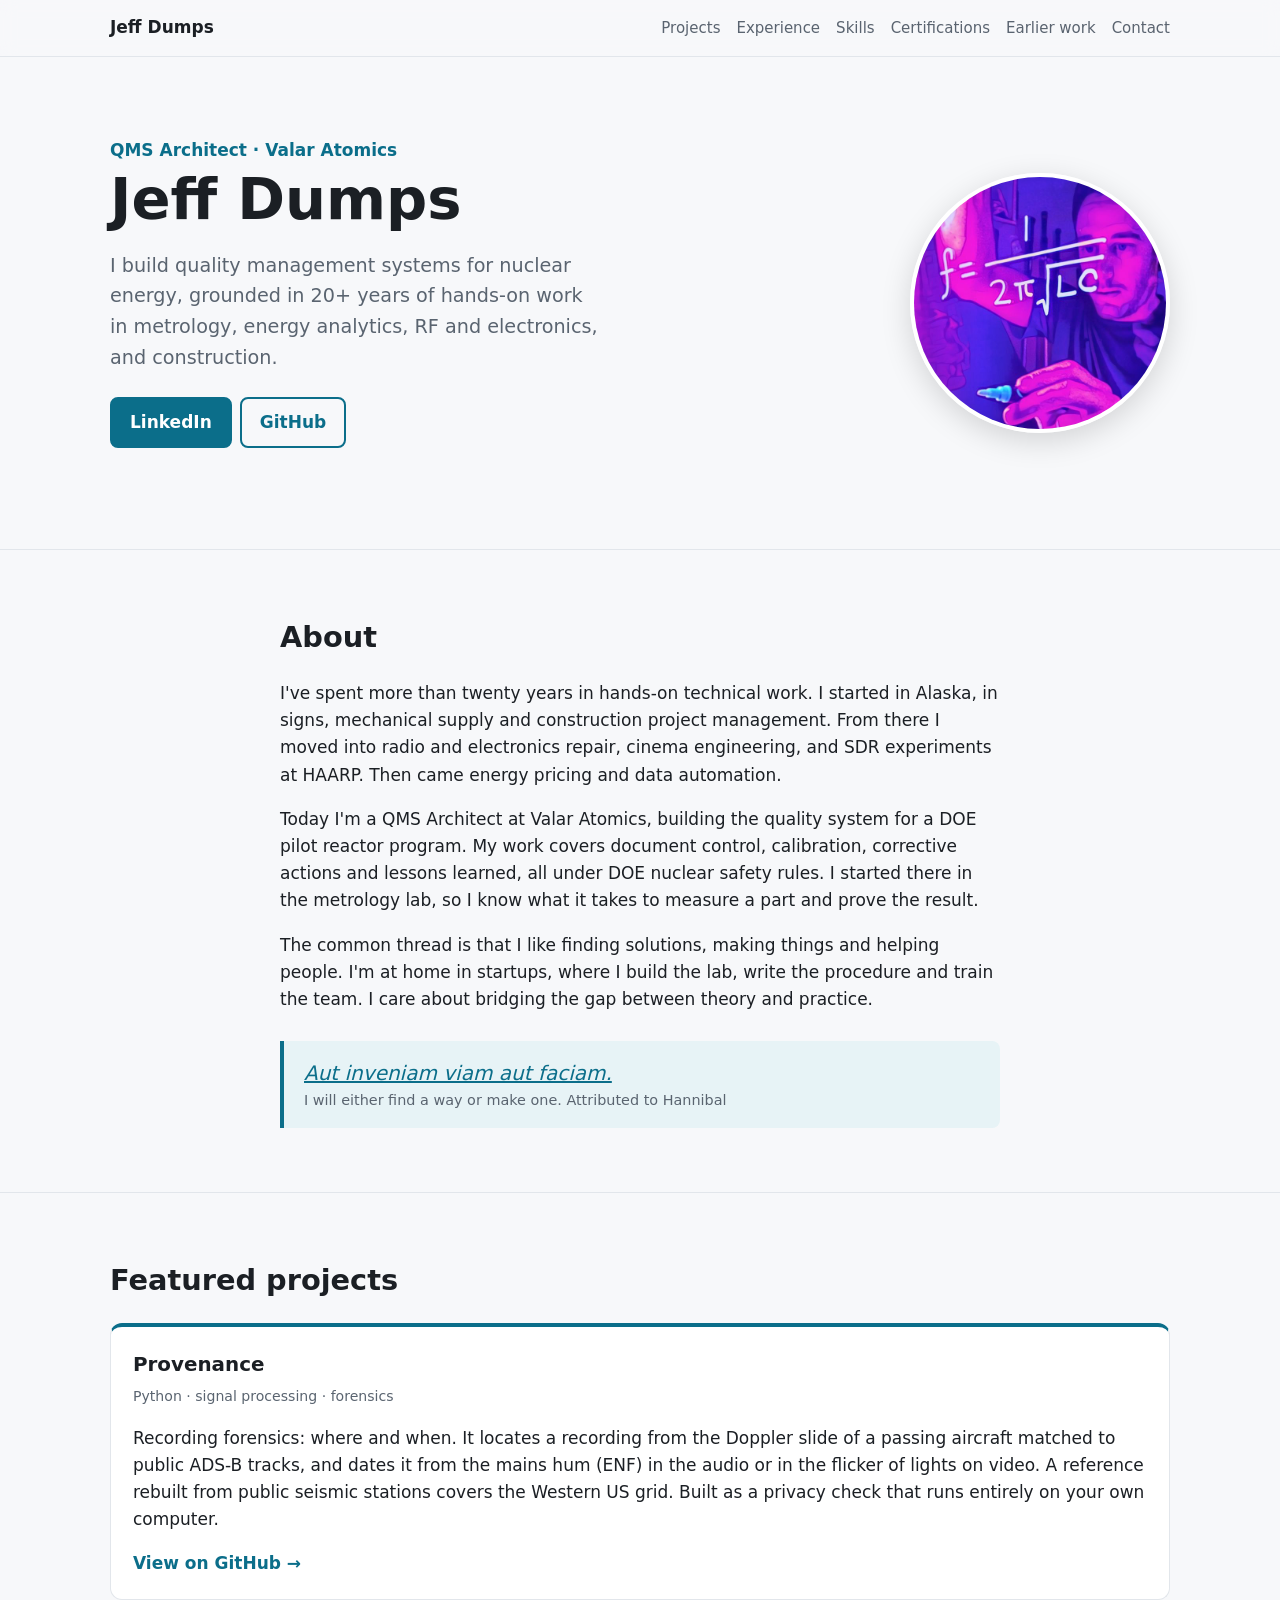
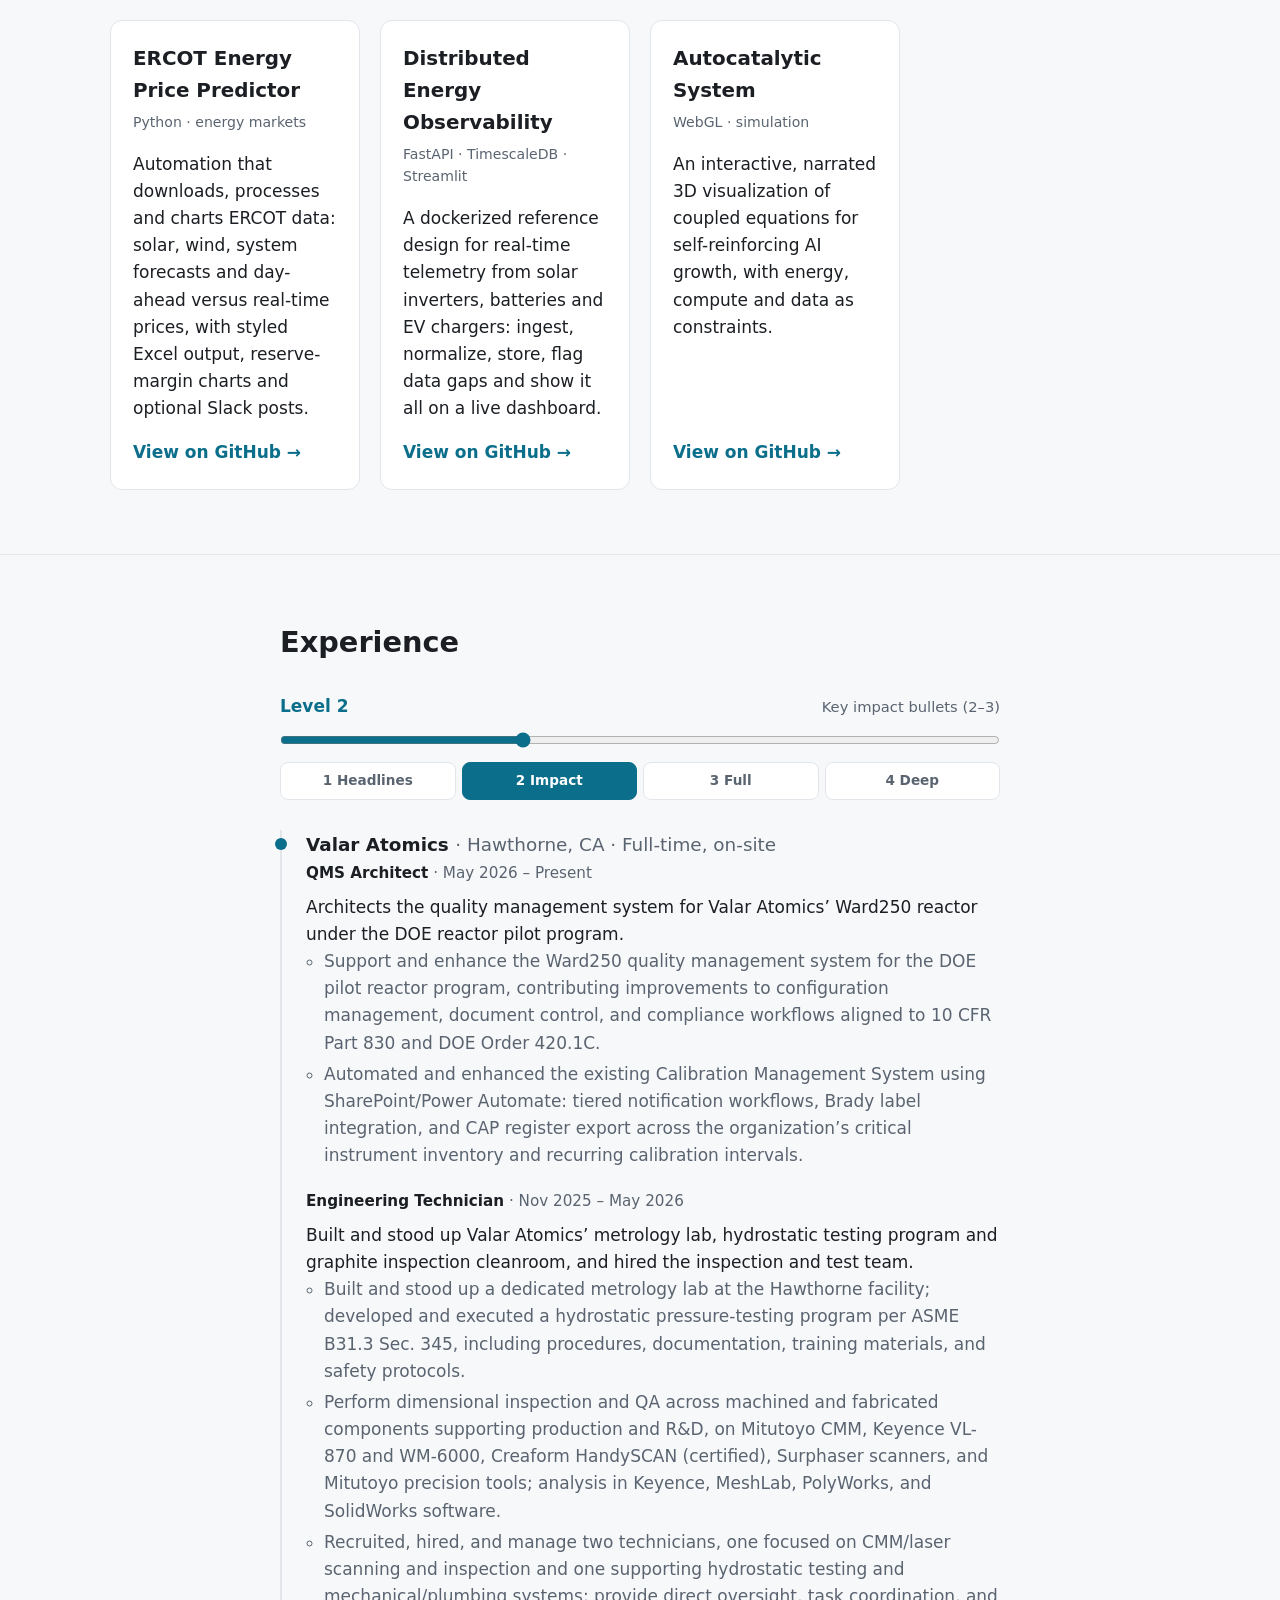
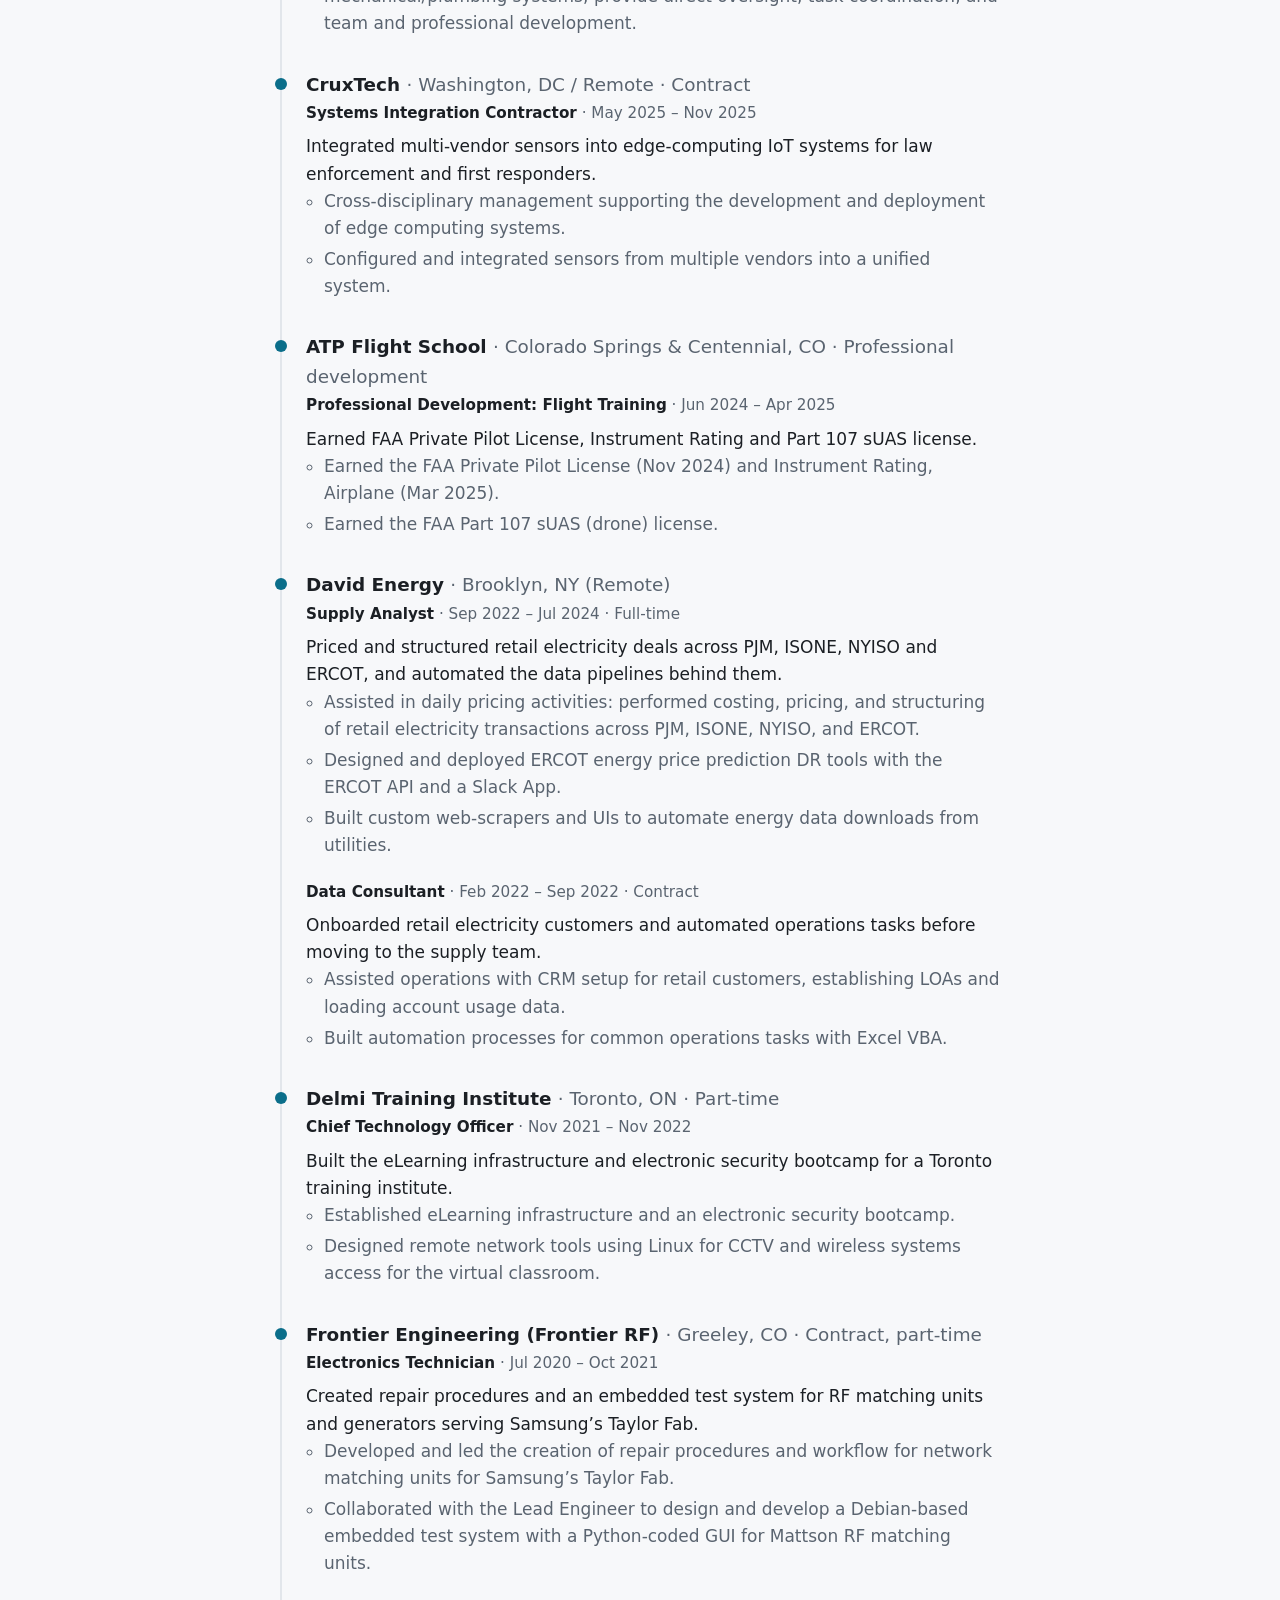
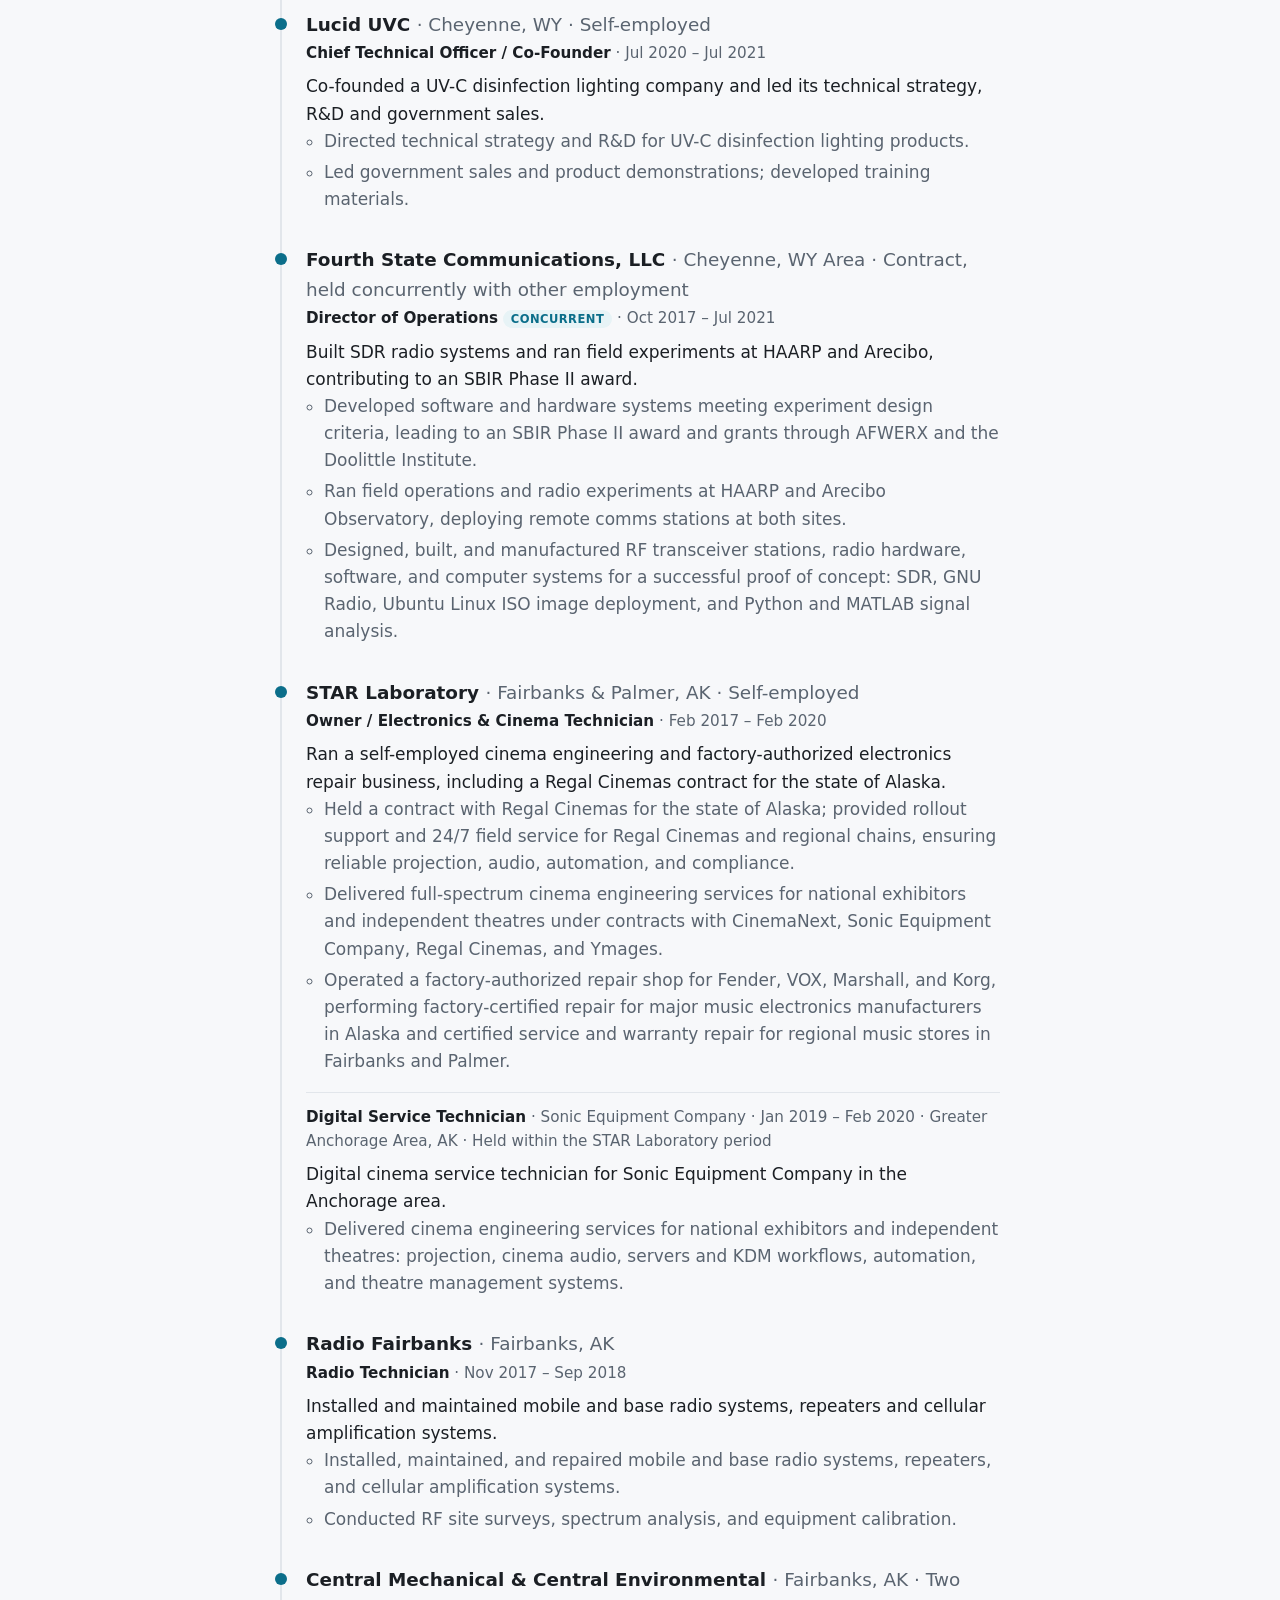
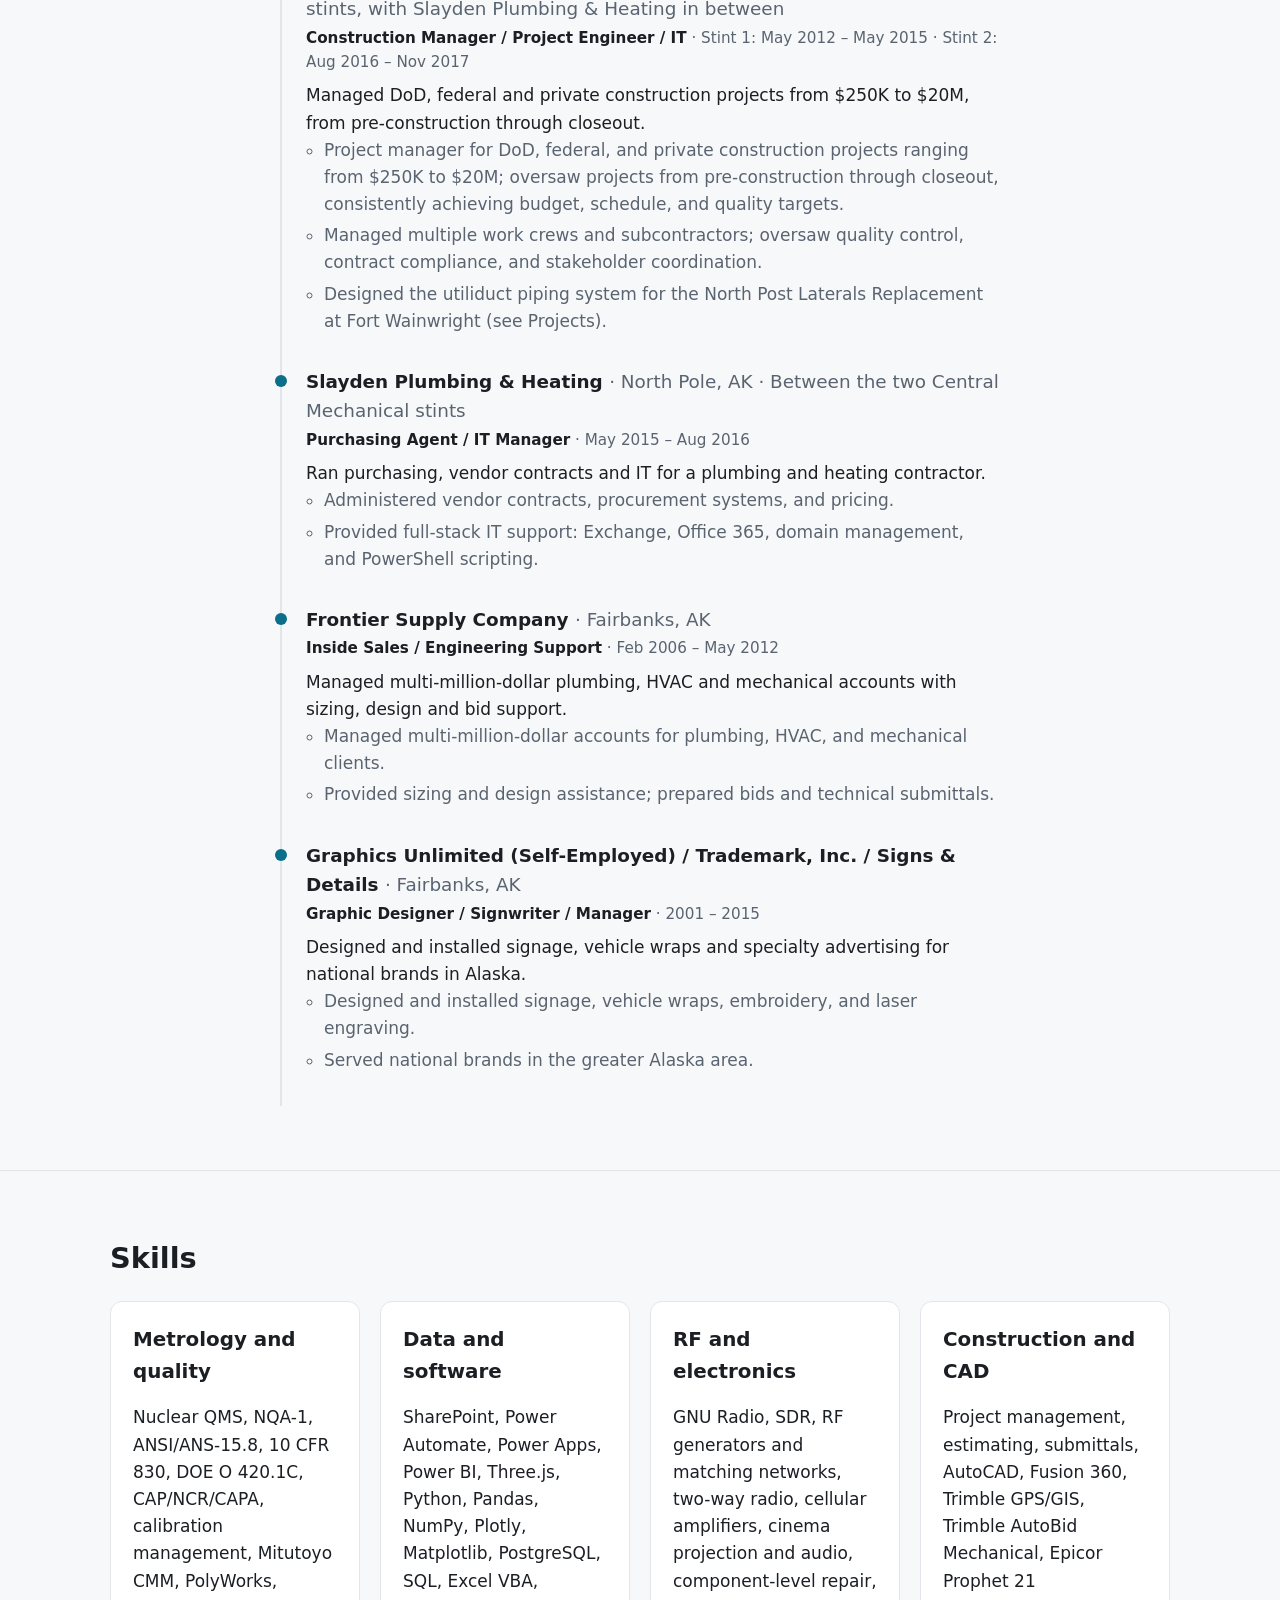
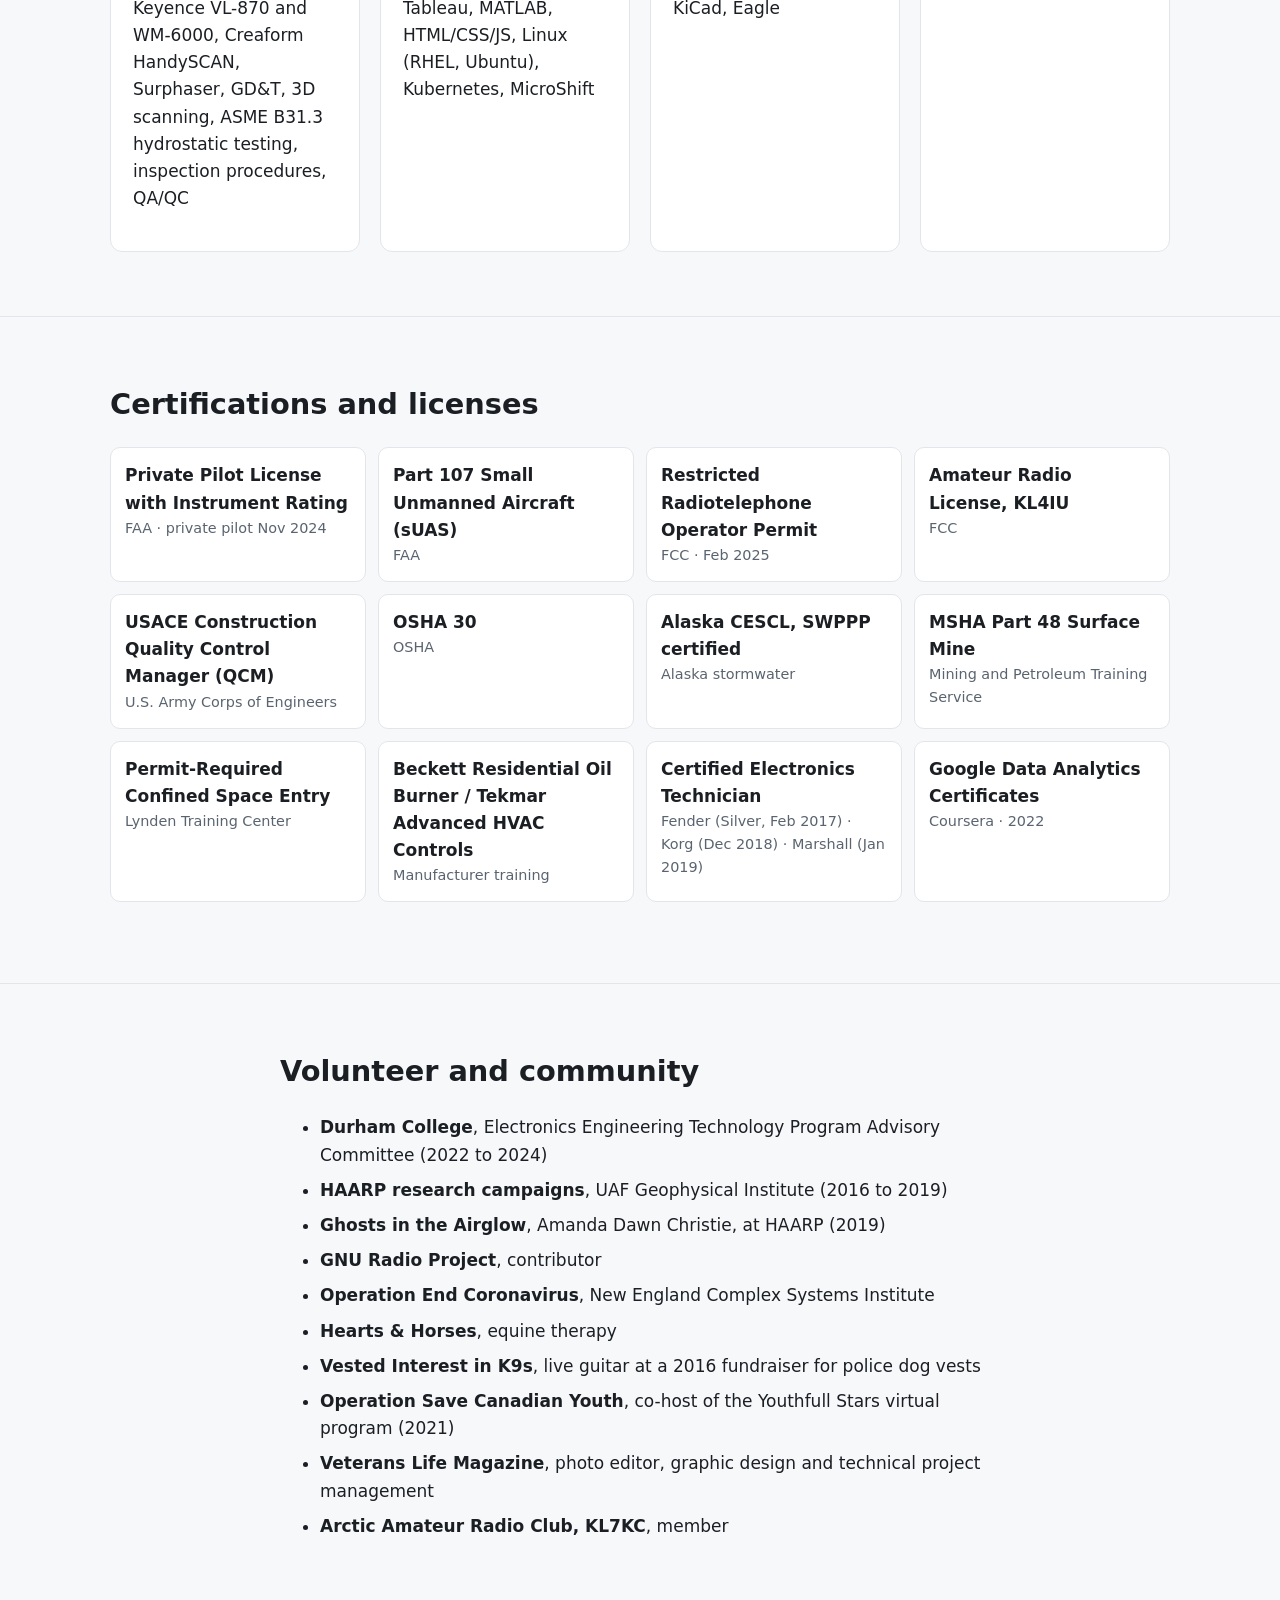
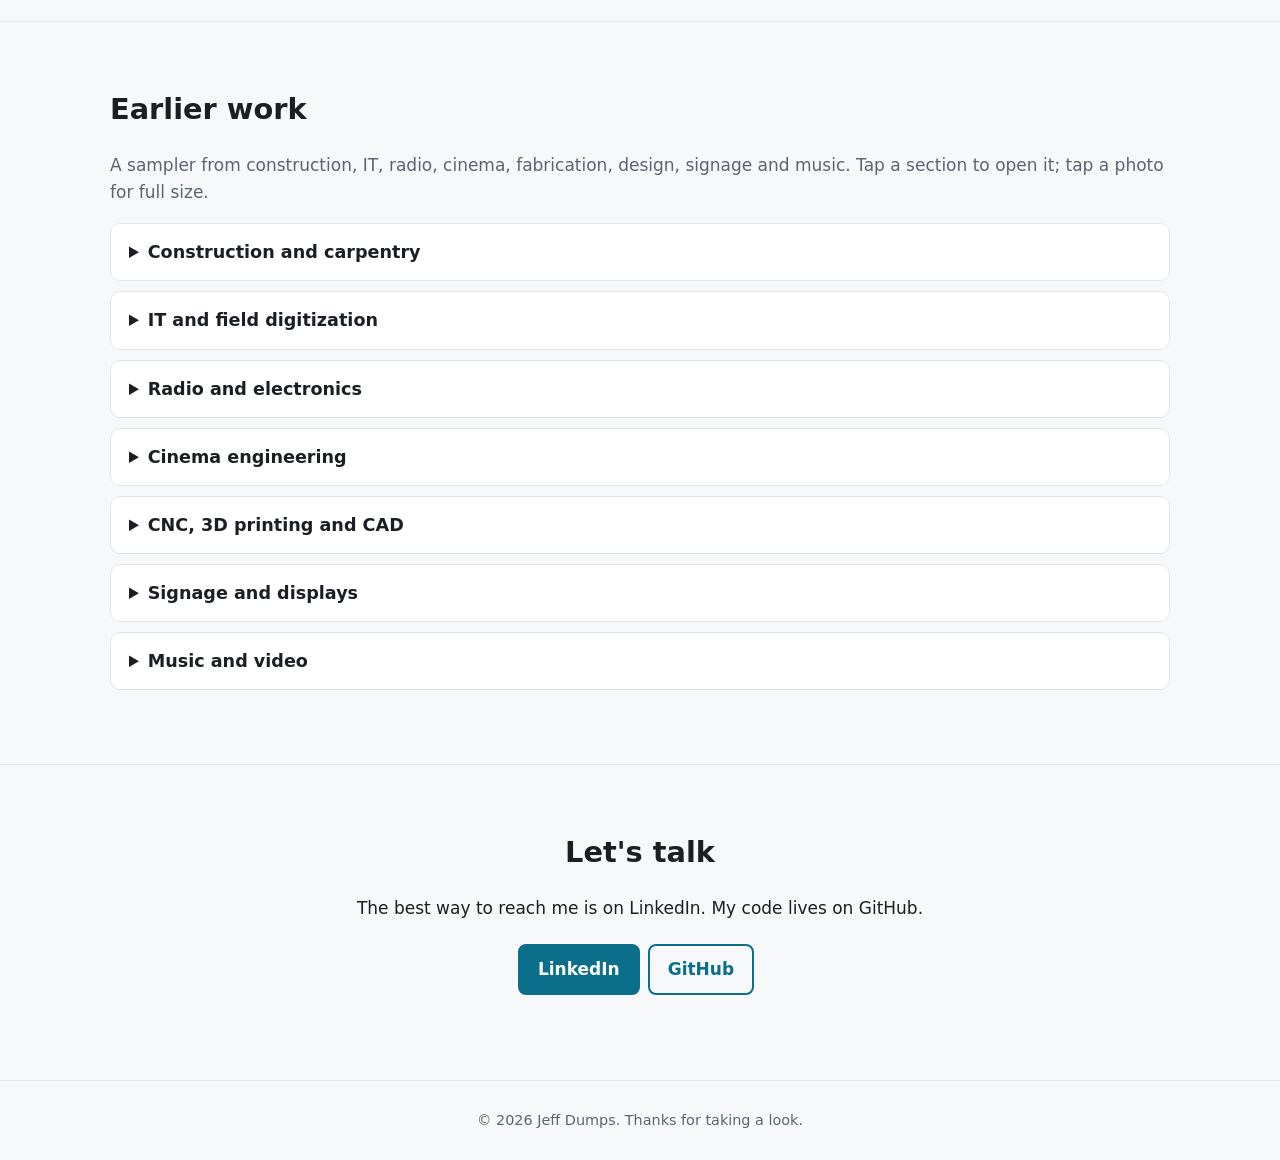
==== commit 1c8f4115: "Move the CV detail slider into the Experience section Drop the mind map and the standalone full-CV p" ====
--- a/index.html
+++ b/index.html
@@ -5,11 +5,19 @@
 <title>Jeff Dumps | Quality systems, energy data and engineering</title>
 <meta name="description" content="Jeff Dumps: nuclear quality systems, energy data and hands-on engineering.">
 <link rel="stylesheet" href="style.css">
+<script>
+(function () {
+  var raw = new URLSearchParams(location.search).get("level");
+  var n = raw == null || raw === "" ? 2 : parseInt(raw, 10);
+  if (!(n >= 1 && n <= 4)) n = 2;
+  document.documentElement.dataset.level = String(n);
+})();
+</script>
 </head>
 <body>
 <a class="skip" href="#main">Skip to content</a>
 <header class="nav"><div class="wrap"><a class="brand" href="#top">Jeff Dumps</a>
-<nav aria-label="Sections"><a href="#projects">Projects</a><a href="#experience">Experience</a><a href="#skills">Skills</a><a href="#certs">Certifications</a><a href="#earlier">Earlier work</a><a href="#contact">Contact</a><a class="nav-cv" href="mind-map.html">Mind map</a><a class="nav-cv" href="slider.html">Slider</a></nav></div></header>
+<nav aria-label="Sections"><a href="#projects">Projects</a><a href="#experience">Experience</a><a href="#skills">Skills</a><a href="#certs">Certifications</a><a href="#earlier">Earlier work</a><a href="#contact">Contact</a></nav></div></header>
 <main id="main">
 <section class="hero" id="top"><div class="wrap hero-grid">
 <div><p class="eyebrow">QMS Architect &middot; Valar Atomics</p>
@@ -41,10 +49,45 @@
 <a href="https://github.com/jdak907/autocatalytic-system">View on GitHub &rarr;</a></article>
 </div></div></section>
 
-<section id="experience"><div class="wrap narrow"><h2>Experience</h2><ol class="timeline"><li><h3>Valar Atomics <span>&middot; Hawthorne, CA &middot; full-time, on-site</span></h3><p class="when"><strong>QMS Architect</strong> &middot; May 2026 to present</p><ul><li>Support and improve the Ward250 quality management system for the DOE pilot reactor program: configuration management, document control and compliance workflows aligned to 10 CFR Part 830, DOE Order 420.1C and NQA-1.</li><li>Automated the calibration management system in SharePoint and Power Automate, with tiered due-date notifications, Brady label integration and corrective action (CAP) exports.</li><li>Built the CAP metrics dashboard and health reports, and designed a defect code taxonomy of 104+ codes based on ASME Y14.5 and DOE-HDBK-1208 root cause methods.</li><li>Designed and run the Ward250 Lessons Learned system in SharePoint with a Power BI analytics layer, so the knowledge carries forward to future reactor programs.</li><li>Wrote construction quality procedures, acceptance criteria and audit protocols, and support nonconformance and safety classification reviews with engineering and safety teams.</li><li>Built compliance reporting tools (HTML forms and Power Apps) for real-time CAP, NCR and CAPA tracking and management reviews.</li></ul><p class="when"><strong>Engineering Technician</strong> &middot; Nov 2025 to May 2026</p><ul><li>Established the metrology lab and did dimensional inspection with a Mitutoyo CMM, Keyence VL-870 and WM-6000, Creaform HandySCAN (certified) and Surphaser, applying GD&amp;T to accept or reject calls.</li><li>Developed a hydrostatic pressure test program per ASME B31.3 section 345, and designed and built an inspection cleanroom, including the HVAC, with graphite inspection workflows.</li><li>Ported the Mod-Sim from MATLAB to Python and added system identification methods (ARX, PEM, joint ARX, Åström-Bell) and Bode plot analysis.</li><li>Built a Python IMU-GPS tool for shock and transit review, and a Three.js viewer that lets engineers inspect 3D scans in the browser.</li><li>Recruited, hired and manage two technicians, and wrote the OSHA general-industry safety guidelines and the new-hire safety orientation.</li></ul></li><li><h3>Crux Tech <span>&middot; Washington, DC</span></h3><p class="when">Systems Integration (Contractor) &middot; May 2025 to Nov 2025</p><ul><li>Help develop and deploy edge computing systems for law enforcement and first responders.</li><li>Configure and integrate sensors from multiple vendors into one unified system.</li><li>Work with RHEL, MicroShift, Kubernetes and software-defined networking, plus Python, MQTT and TAK.</li></ul></li><li><h3>ATP Flight School <span>&middot; Colorado Springs and Centennial, CO</span></h3><p class="when">Flight training &middot; Jun 2024 to May 2025</p><ul><li>Earned my private pilot license and instrument rating.</li><li>Earned the FAA Part 107 small drone license.</li></ul></li><li><h3>David Energy <span>&middot; Brooklyn, NY (remote)</span></h3><p class="when"><strong>Supply Analyst</strong> &middot; Sep 2022 to Jul 2024</p><ul><li>Costed, priced and structured retail electricity deals across PJM, ISO-NE, NYISO and ERCOT, and maintained forward price curves.</li><li>Built web scrapers and tools that automated utility data downloads, and fixed gaps in usage data.</li><li>Built an ERCOT price prediction and demand response tool using the ERCOT API and a Slack app.</li><li>Automated data pipelines with Python, SQL, PostgreSQL and Excel VBA, and built dashboards for the team.</li></ul><p class="when"><strong>Data Consultant (contract)</strong> &middot; Feb 2022 to Sep 2022</p><ul><li>Helped operations set up the CRM for retail customers, including letters of authorization and usage data loads.</li><li>Researched customer electric bills and verified account details.</li><li>Automated common operations tasks with Excel VBA.</li></ul></li><li><h3>DELMI Training Institute <span>&middot; Toronto, ON</span></h3><p class="when">Chief Technical Officer &middot; Nov 2021 to 2022</p><ul><li>Set up the eLearning infrastructure and an electronic security bootcamp.</li><li>Designed Linux-based remote network tools for CCTV and wireless systems.</li></ul></li><li><h3>Frontier Engineering <span>&middot; Greeley, CO</span></h3><p class="when">Electronics Technician (Contract) &middot; Jul 2020 to Oct 2021</p><ul><li>Led the repair procedures and workflow for RF matching units supporting Samsung's Taylor fab.</li><li>Repaired and tested Advanced Energy RF generators and Mattson matching networks.</li><li>Co-designed a Debian-based test system with a Python GUI, and wrote the lab manuals.</li></ul></li><li><h3>Lucid UVC <span>&middot; Cheyenne, WY</span></h3><p class="when">Chief Technical Officer / Co-Founder &middot; Sep 2020 to Jul 2021</p><ul><li>Directed technical strategy and R&amp;D for UV-C disinfection lighting.</li><li>Led government sales, product demos and training materials.</li></ul></li><li><h3>Fourth State Communications <em class="tag-c">concurrent</em> <span>&middot; Cheyenne, WY</span></h3><p class="when">Director of Operations &middot; Sep 2018 to Aug 2021</p><ul><li>Ran field operations and radio experiments at HAARP and Arecibo Observatory.</li><li>Designed and built SDR-based RF transceiver stations with GNU Radio, Ubuntu, Python and MATLAB.</li><li>Managed procurement and logistics.</li></ul></li><li><h3>STAR Laboratory <em class="tag-c">concurrent</em> <span>&middot; Fairbanks, AK</span></h3><p class="when"><strong>Owner / Technician</strong> &middot; Feb 2017 to Feb 2020</p><ul><li>Cinema engineering for national and independent theaters: installed, calibrated and serviced Christie, Barco, Sony and IMAX projectors, plus Dolby (including Atmos), QSC, Crown and JBL sound.</li><li>Managed Doremi and GDC servers, storage and secure content keys, with Regal rollout support, 24/7 field service and remote IT.</li><li>Factory-authorized service for Fender, Vox, Marshall and Korg: board-level repair, vintage restorations and custom tube amp work for musicians, studios and venues.</li></ul><p class="contracts"><strong>Contracts:</strong> Sonic Equipment Company, Digital Service Technician, Jan 2019 to Feb 2020, Anchorage area &middot; CinemaNext, Digital Service Technician, Apr 2018 to Dec 2018, Alaska &middot; also Regal Cinemas and Ymages</p></li><li><h3>Radio Fairbanks <em class="tag-c">concurrent</em> <span>&middot; Fairbanks, AK</span></h3><p class="when"><strong>RF Electronics Technician</strong> &middot; Jul 2017 to Jan 2018</p><ul><li>Led the survey and install of a Wilson cellular amplifier system that gave a 90,000+ square foot medical clinic reliable indoor coverage.</li><li>Installed and serviced mountaintop repeaters, commercial cell amplifiers and mobile radios for fleets and vehicles.</li><li>Set up preventive maintenance to cut downtime.</li></ul></li><li><h3>Central Environmental / Central Mechanical <span>&middot; Fairbanks, AK</span></h3><p class="when"><strong>Project Engineer / Project Manager</strong> &middot; May 2012 to May 2015, and Aug 2016 to Jul 2019</p><p class="contracts">Two stints, with a year at Slayden Plumbing &amp; Heating in between. The later stint overlapped with STAR Laboratory, Radio Fairbanks and Fourth State.</p><ul><li>Managed DoD, federal and private projects from $250K to $20M across mechanical, HVAC, civil, utility, abatement and demolition work.</li><li>Oversaw subcontractor crews, quality control, contract compliance and stakeholder coordination.</li><li>Rolled out a paperless field reporting system with GoFormz that simplified crew reports and project cost analysis (<a href="https://go.goformz.com/rs/364-JBB-156/images/case-study-central-mechanical.pdf" target="_blank" rel="noopener">case study</a>).</li><li>Designed the utiliduct piping retrofit for the North Post laterals at Fort Wainwright (2012), and built Access and Excel QA/QC tools.</li></ul></li><li><h3>Slayden Plumbing &amp; Heating <span>&middot; North Pole, AK &middot; between Central Mechanical stints</span></h3><p class="when"><strong>Purchasing</strong> &middot; May 2015 to Aug 2016</p><ul><li>Negotiated and administered supplier, vendor and subcontractor contracts, tracked orders and checked price revisions.</li><li>Helped with product specifications and submittals.</li><li>Also handled IT: Exchange, Office 365, domains, PowerShell and Excel VBA tools.</li></ul></li></ol><h3 class="early">Earlier career</h3><ul class="early-list">
-<li><strong>Graphics Unlimited</strong>, North Pole, AK. Owner / Operator, Jan 2009 to Jan 2016. Graphic design, signs, banners, decals and vehicle graphics.</li>
-<li><strong>Frontier Supply Company</strong>, Fairbanks, AK. Inside Sales, Feb 2006 to May 2012. Sales engineering for plumbing, heating and mechanical systems (sizing, load calculations, submittals), averaging $2M a year in sales, and kept up an SQL parts database.</li>
-<li><strong>Trademark Inc.</strong> Vinyl Graphics Manager, May 2002 to May 2006.</li></ul></div></section>
+<section id="experience"><div class="wrap narrow">
+<h2>Experience</h2>
+<div class="detail" id="detail">
+  <div class="detail-top">
+    <p class="detail-kicker" id="level-kicker">Level 2</p>
+    <p class="detail-name" id="level-name">Key impact</p>
+  </div>
+  <label class="sr-only" for="level">Detail level, 1 through 4. Higher levels include everything from the levels below.</label>
+  <input id="level" type="range" min="1" max="4" step="1" value="2" aria-valuemin="1" aria-valuemax="4" aria-valuenow="2" aria-valuetext="Level 2. Key impact">
+  <div class="level-ticks" role="radiogroup" aria-label="Jump to a detail level">
+    <button type="button" role="radio" data-set-level="1" aria-checked="false" tabindex="-1">1 Headlines</button>
+    <button type="button" role="radio" data-set-level="2" aria-checked="true" tabindex="0">2 Impact</button>
+    <button type="button" role="radio" data-set-level="3" aria-checked="false" tabindex="-1">3 Full</button>
+    <button type="button" role="radio" data-set-level="4" aria-checked="false" tabindex="-1">4 Deep</button>
+  </div>
+</div>
+<script>
+(function () {
+  var n = document.documentElement.dataset.level || "2";
+  var input = document.getElementById("level");
+  input.value = n;
+  input.setAttribute("aria-valuenow", n);
+  document.getElementById("level-kicker").textContent = "Level " + n;
+  document.querySelectorAll("[data-set-level]").forEach(function (button) {
+    var on = button.getAttribute("data-set-level") === n;
+    button.setAttribute("aria-checked", on ? "true" : "false");
+    button.tabIndex = on ? 0 : -1;
+  });
+  function syncNavHeight() {
+    var bar = document.querySelector(".nav");
+    if (bar) document.documentElement.style.setProperty("--nav-h", bar.offsetHeight + "px");
+  }
+  syncNavHeight();
+  window.addEventListener("resize", syncNavHeight);
+})();
+</script>
+<ol class="timeline" id="experience-list"><li class="loading">Loading experience…</li></ol>
+<noscript><p>Turn on JavaScript to read this section from the public CV.</p></noscript>
+</div></section>
 
 <section id="skills"><div class="wrap"><h2>Skills</h2><div class="cards"><article class="card"><h3>Metrology and quality</h3><p>Nuclear QMS, NQA-1, ANSI/ANS-15.8, 10 CFR 830, DOE O 420.1C, CAP/NCR/CAPA, calibration management, Mitutoyo CMM, PolyWorks, Keyence VL-870 and WM-6000, Creaform HandySCAN, Surphaser, GD&amp;T, 3D scanning, ASME B31.3 hydrostatic testing, inspection procedures, QA/QC</p></article><article class="card"><h3>Data and software</h3><p>SharePoint, Power Automate, Power Apps, Power BI, Three.js, Python, Pandas, NumPy, Plotly, Matplotlib, PostgreSQL, SQL, Excel VBA, Tableau, MATLAB, HTML/CSS/JS, Linux (RHEL, Ubuntu), Kubernetes, MicroShift</p></article><article class="card"><h3>RF and electronics</h3><p>GNU Radio, SDR, RF generators and matching networks, two-way radio, cellular amplifiers, cinema projection and audio, component-level repair, KiCad, Eagle</p></article><article class="card"><h3>Construction and CAD</h3><p>Project management, estimating, submittals, AutoCAD, Fusion 360, Trimble GPS/GIS, Trimble AutoBid Mechanical, Epicor Prophet 21</p></article></div></div></section>
 <section id="certs"><div class="wrap"><h2>Certifications and licenses</h2><ul class="grid-list"><li><strong>Private Pilot License with Instrument Rating</strong><span>FAA &middot; private pilot Nov 2024</span></li><li><strong>Part 107 Small Unmanned Aircraft (sUAS)</strong><span>FAA</span></li><li><strong>Restricted Radiotelephone Operator Permit</strong><span>FCC &middot; Feb 2025</span></li><li><strong>Amateur Radio License, KL4IU</strong><span>FCC</span></li><li><strong>USACE Construction Quality Control Manager (QCM)</strong><span>U.S. Army Corps of Engineers</span></li><li><strong>OSHA 30</strong><span>OSHA</span></li><li><strong>Alaska CESCL, SWPPP certified</strong><span>Alaska stormwater</span></li><li><strong>MSHA Part 48 Surface Mine</strong><span>Mining and Petroleum Training Service</span></li><li><strong>Permit-Required Confined Space Entry</strong><span>Lynden Training Center</span></li><li><strong>Beckett Residential Oil Burner / Tekmar Advanced HVAC Controls</strong><span>Manufacturer training</span></li><li><strong>Certified Electronics Technician</strong><span>Fender (Silver, Feb 2017) &middot; Korg (Dec 2018) &middot; Marshall (Jan 2019)</span></li><li><strong>Google Data Analytics Certificates</strong><span>Coursera &middot; 2022</span></li></ul></div></section>
@@ -202,4 +245,5 @@
 </main>
 <footer class="foot"><div class="wrap">&copy; <span id="y">2026</span> Jeff Dumps. Thanks for taking a look.</div></footer>
 <script>document.getElementById('y').textContent=new Date().getFullYear()</script>
+<script type="module" src="experience.js"></script>
 </body></html>
--- a/style.css
+++ b/style.css
@@ -7,8 +7,8 @@
 .wrap{max-width:1100px;margin:0 auto;padding:0 20px}.narrow{max-width:760px}.center{text-align:center}
 .nav{position:sticky;top:0;z-index:5;background:color-mix(in srgb,var(--bg) 88%,transparent);backdrop-filter:blur(8px);border-bottom:1px solid var(--line)}
 .nav .wrap{display:flex;align-items:center;justify-content:space-between;gap:12px;height:56px}
-.brand{font-weight:700;text-decoration:none;color:var(--fg);white-space:nowrap;flex:none}nav{display:flex;gap:16px;overflow-x:auto;min-width:0;scrollbar-width:thin}nav a{text-decoration:none;color:var(--mut);font-size:15px;white-space:nowrap}nav a:hover,nav a.nav-cv{color:var(--acc)}nav a.nav-cv{font-weight:600}
-section{padding:64px 0;border-bottom:1px solid var(--line)}h2{font-size:1.8rem;margin:0 0 20px}
+.brand{font-weight:700;text-decoration:none;color:var(--fg);white-space:nowrap;flex:none}nav{display:flex;gap:16px;overflow-x:auto;min-width:0;scrollbar-width:thin}nav a{text-decoration:none;color:var(--mut);font-size:15px;white-space:nowrap}nav a:hover{color:var(--acc)}
+section{padding:64px 0;border-bottom:1px solid var(--line);scroll-margin-top:var(--nav-h,64px)}h2{font-size:1.8rem;margin:0 0 20px}
 .hero{padding:80px 0}.hero-grid{display:grid;grid-template-columns:1fr auto;gap:40px;align-items:center}
 .eyebrow{color:var(--acc);font-weight:600;margin:0}h1{font-size:clamp(2.4rem,6vw,3.6rem);margin:4px 0 12px;line-height:1.1}.lead{font-size:1.2rem;color:var(--mut);max-width:40ch}
 .portrait{width:260px;height:260px;object-fit:cover;border-radius:50%;border:4px solid var(--card);box-shadow:0 8px 30px rgba(0,0,0,.15)}
@@ -30,9 +30,42 @@
 .gallery{display:grid;grid-template-columns:repeat(auto-fill,minmax(120px,1fr));gap:8px;margin-bottom:14px}
 .gallery img{width:100%;height:100px;object-fit:cover;border-radius:6px;display:block}.media{padding-bottom:12px}.links{display:flex;flex-wrap:wrap;gap:6px 18px;padding-left:18px}
 .foot{padding:28px 0;color:var(--mut);font-size:.9rem;text-align:center}
-@media (max-width:700px){.hero-grid{grid-template-columns:1fr}.portrait{width:160px;height:160px;order:-1}section{padding:44px 0}}
+@media (max-width:700px){
+  .hero-grid{grid-template-columns:1fr}.portrait{width:160px;height:160px;order:-1}section{padding:44px 0}
+  .nav .wrap{height:auto;align-items:flex-start;flex-direction:column;gap:2px;padding-top:8px;padding-bottom:8px}
+  nav{width:100%;flex-wrap:wrap;row-gap:0;column-gap:14px}
+}
 @media print{.nav{display:none}details{display:block}}
 .timeline ul{margin:0;padding-left:18px;color:var(--mut)}.timeline ul li{padding:0;margin-bottom:4px}.timeline ul li::before{display:none}
 .timeline .when strong{color:var(--fg)}.timeline ul+.when{margin-top:12px}
 .contracts{font-size:.92rem;color:var(--mut);margin:6px 0 0}.early{margin-top:8px}.early-list{color:var(--mut)}.early-list li{margin-bottom:6px}
 .tag-c{font-style:normal;font-size:.72rem;font-weight:600;text-transform:uppercase;letter-spacing:.04em;background:var(--acc2);color:var(--acc);padding:2px 8px;border-radius:999px;vertical-align:middle}
+button:focus-visible,input:focus-visible{outline:3px solid var(--acc);outline-offset:2px}
+.sr-only{position:absolute;width:1px;height:1px;padding:0;margin:-1px;overflow:hidden;clip:rect(0,0,0,0);white-space:nowrap;border:0}
+.detail{position:sticky;top:var(--nav-h,56px);z-index:4;margin:0 0 18px;padding:8px 0 12px;background:color-mix(in srgb,var(--bg) 92%,transparent);backdrop-filter:blur(8px)}
+.detail-top{display:flex;justify-content:space-between;gap:12px;align-items:baseline}
+.detail-kicker,.detail-name{margin:0}
+.detail-kicker{flex:none;font-weight:700;color:var(--acc)}
+.detail-name{flex:1;min-width:0;color:var(--mut);font-size:.92rem;line-height:1.35;text-align:right}
+.detail input[type=range]{width:100%;accent-color:var(--acc);height:28px;margin:6px 0}
+.level-ticks{display:grid;grid-template-columns:repeat(4,minmax(0,1fr));gap:6px}
+.level-ticks button{cursor:pointer;border:1px solid var(--line);background:var(--card);color:var(--mut);border-radius:8px;padding:7px 4px;font:inherit;font-weight:600;font-size:.85rem}
+.level-ticks button[aria-checked="true"]{background:var(--acc);color:#fff;border-color:var(--acc)}
+@media (prefers-color-scheme:dark){.level-ticks button[aria-checked="true"]{color:#0f1317}}
+.role+.role{margin-top:16px}.role{scroll-margin-top:180px}
+.role-line{margin:8px 0 0}
+.role-child{margin-top:12px;padding-top:10px;border-top:1px solid var(--line)}
+.timeline .deep h4{margin:12px 0 0;font-size:.95rem}
+.timeline .context{margin:4px 0 0;color:var(--mut)}
+.timeline .alts{margin:8px 0 0;color:var(--mut);font-size:.92rem}
+.timeline .alts span{font-weight:700;color:var(--fg);margin-right:6px}
+.timeline ul.chips{display:flex;flex-wrap:wrap;gap:6px;list-style:none;padding:0;margin:6px 0 0}
+.timeline ul.chips li{background:var(--acc2);border-radius:999px;padding:3px 10px;margin:0;font-size:.86rem;line-height:1.45;color:var(--fg)}
+.timeline ul.chips a{font-weight:600;text-decoration:none}
+.timeline .loading{color:var(--mut)}
+.reveal{display:grid;grid-template-rows:0fr;opacity:0;transform:translateY(-4px)}
+.reveal-inner{overflow:hidden;min-height:0}
+html.is-settled .reveal{transition:grid-template-rows .4s ease,opacity .3s ease,transform .4s ease}
+html[data-level="2"] .from-2,html[data-level="3"] .from-2,html[data-level="4"] .from-2,html[data-level="3"] .from-3,html[data-level="4"] .from-3,html[data-level="4"] .from-4{grid-template-rows:1fr;opacity:1;transform:none}
+@media (prefers-reduced-motion:reduce){html.is-settled .reveal{transition:none}}
+@media (max-width:700px){.detail-top{flex-direction:column;align-items:flex-start;gap:0}.detail-name{text-align:left}.level-ticks button{font-size:.75rem;padding:8px 2px}}
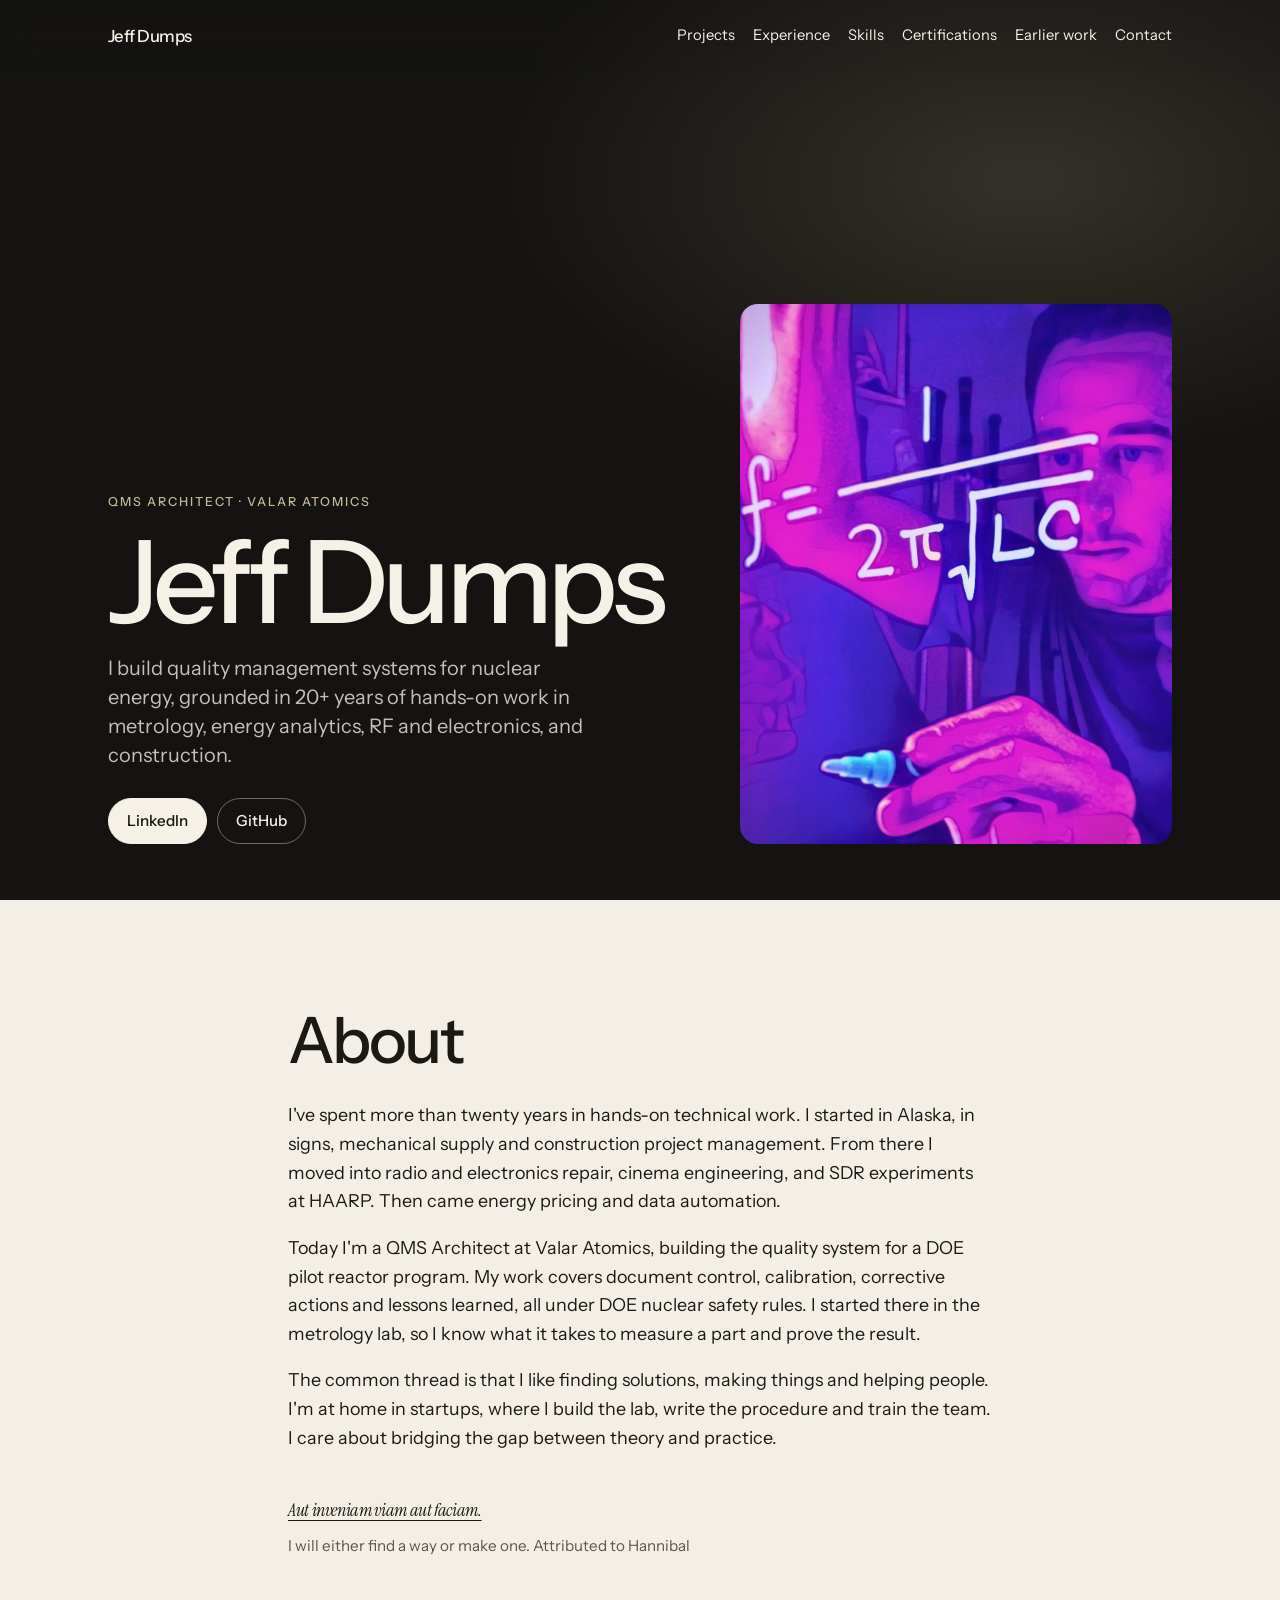
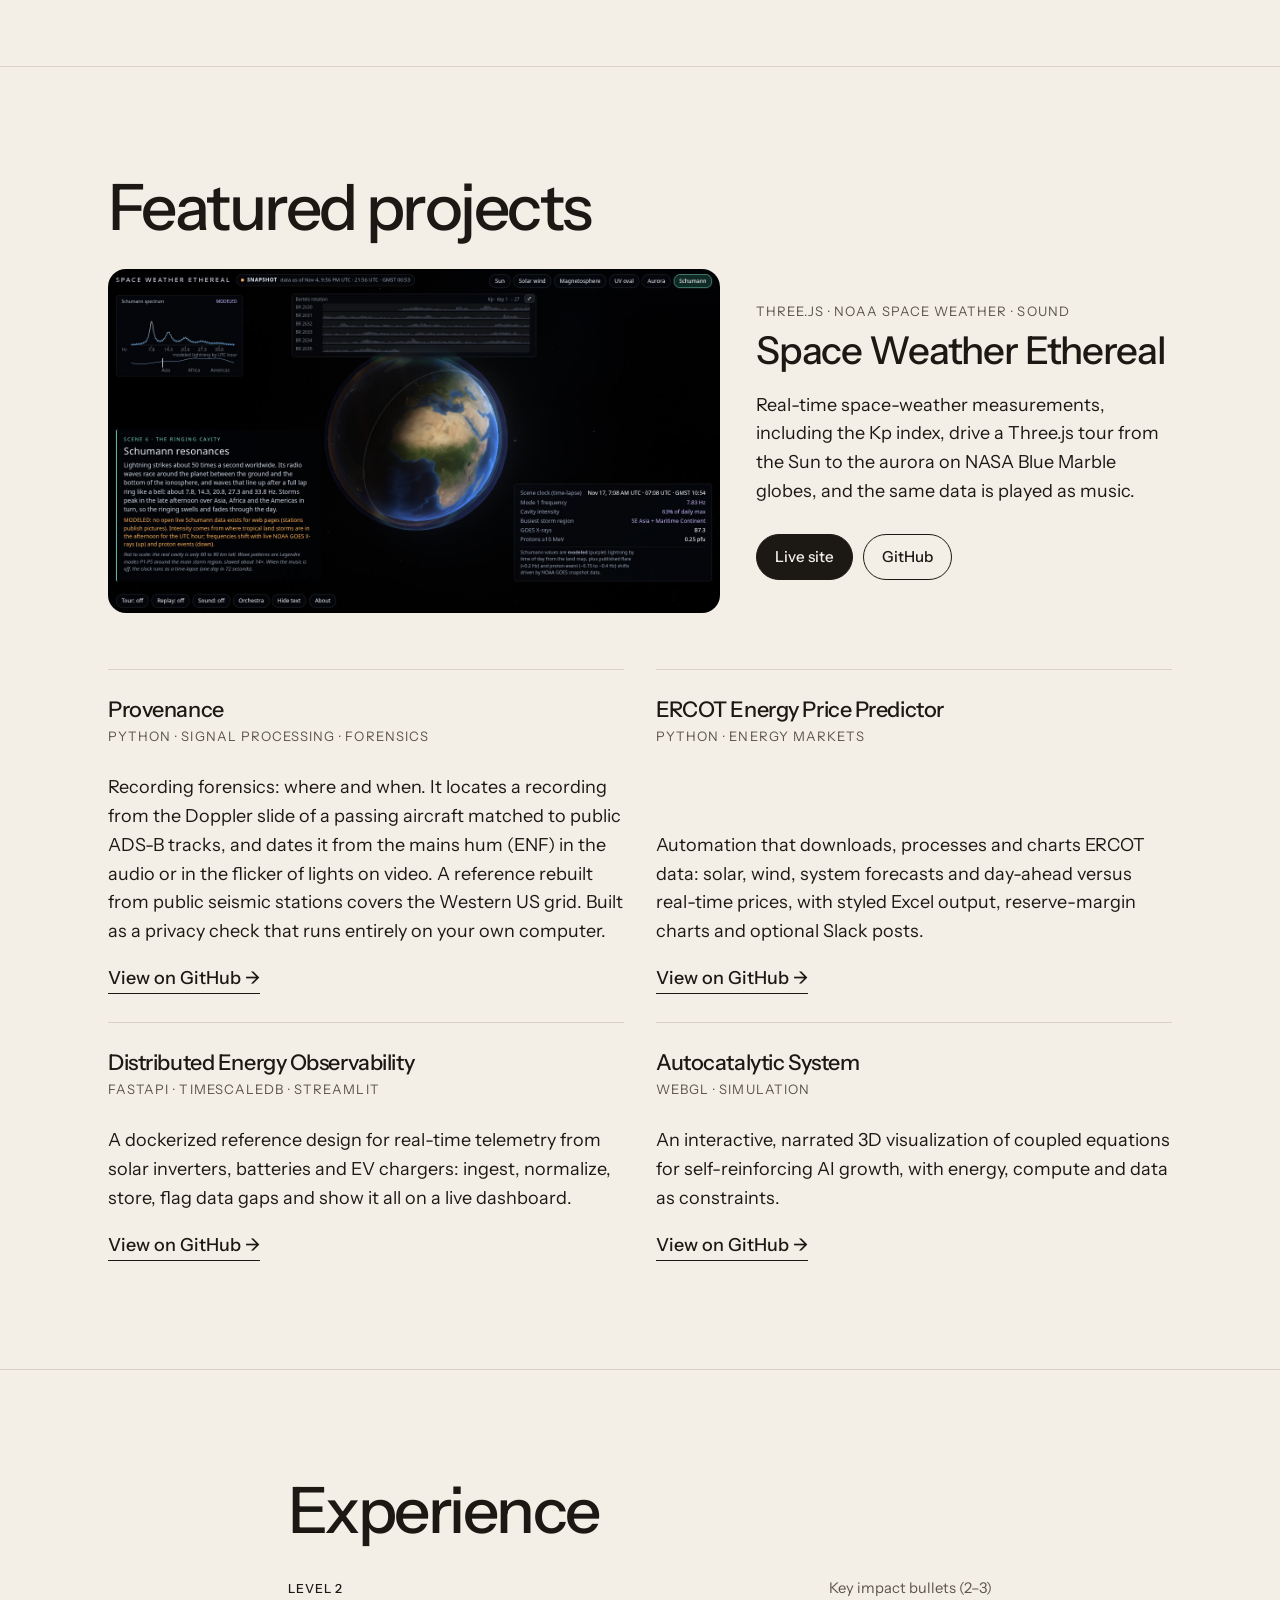
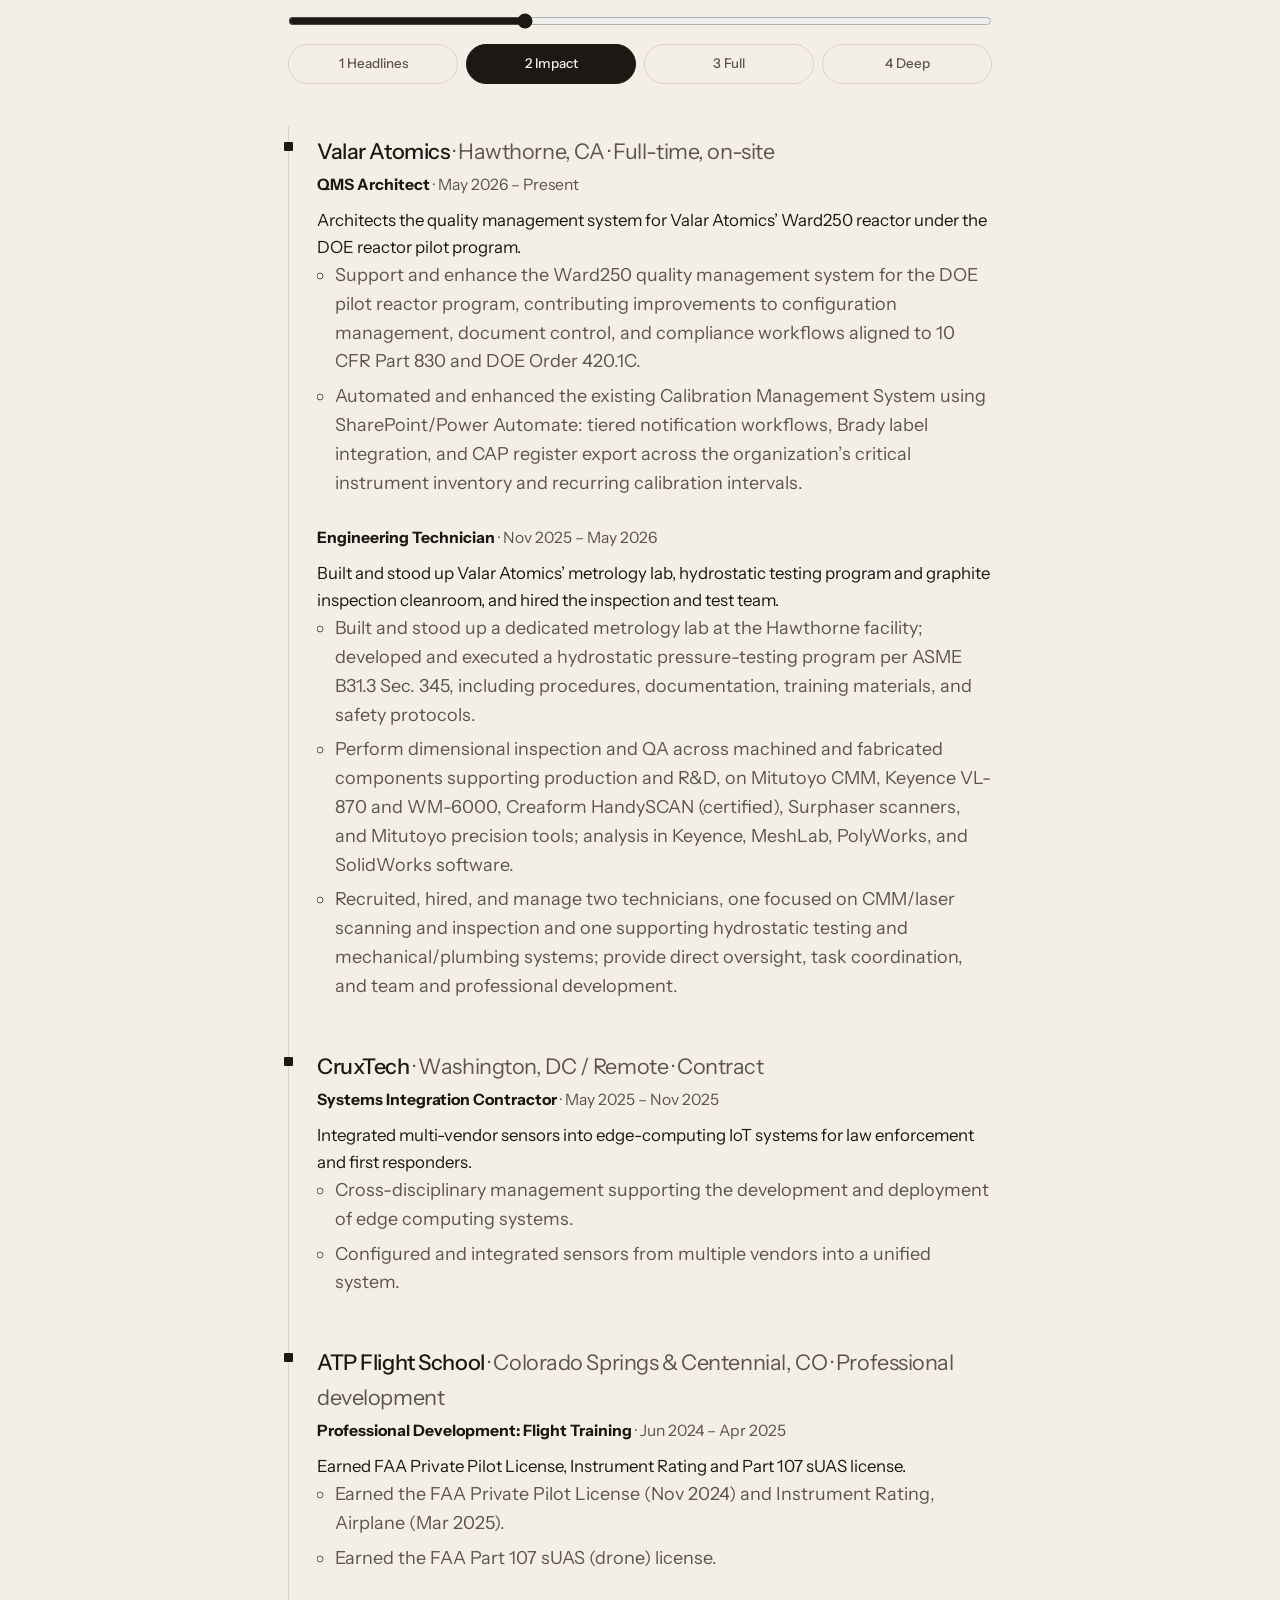
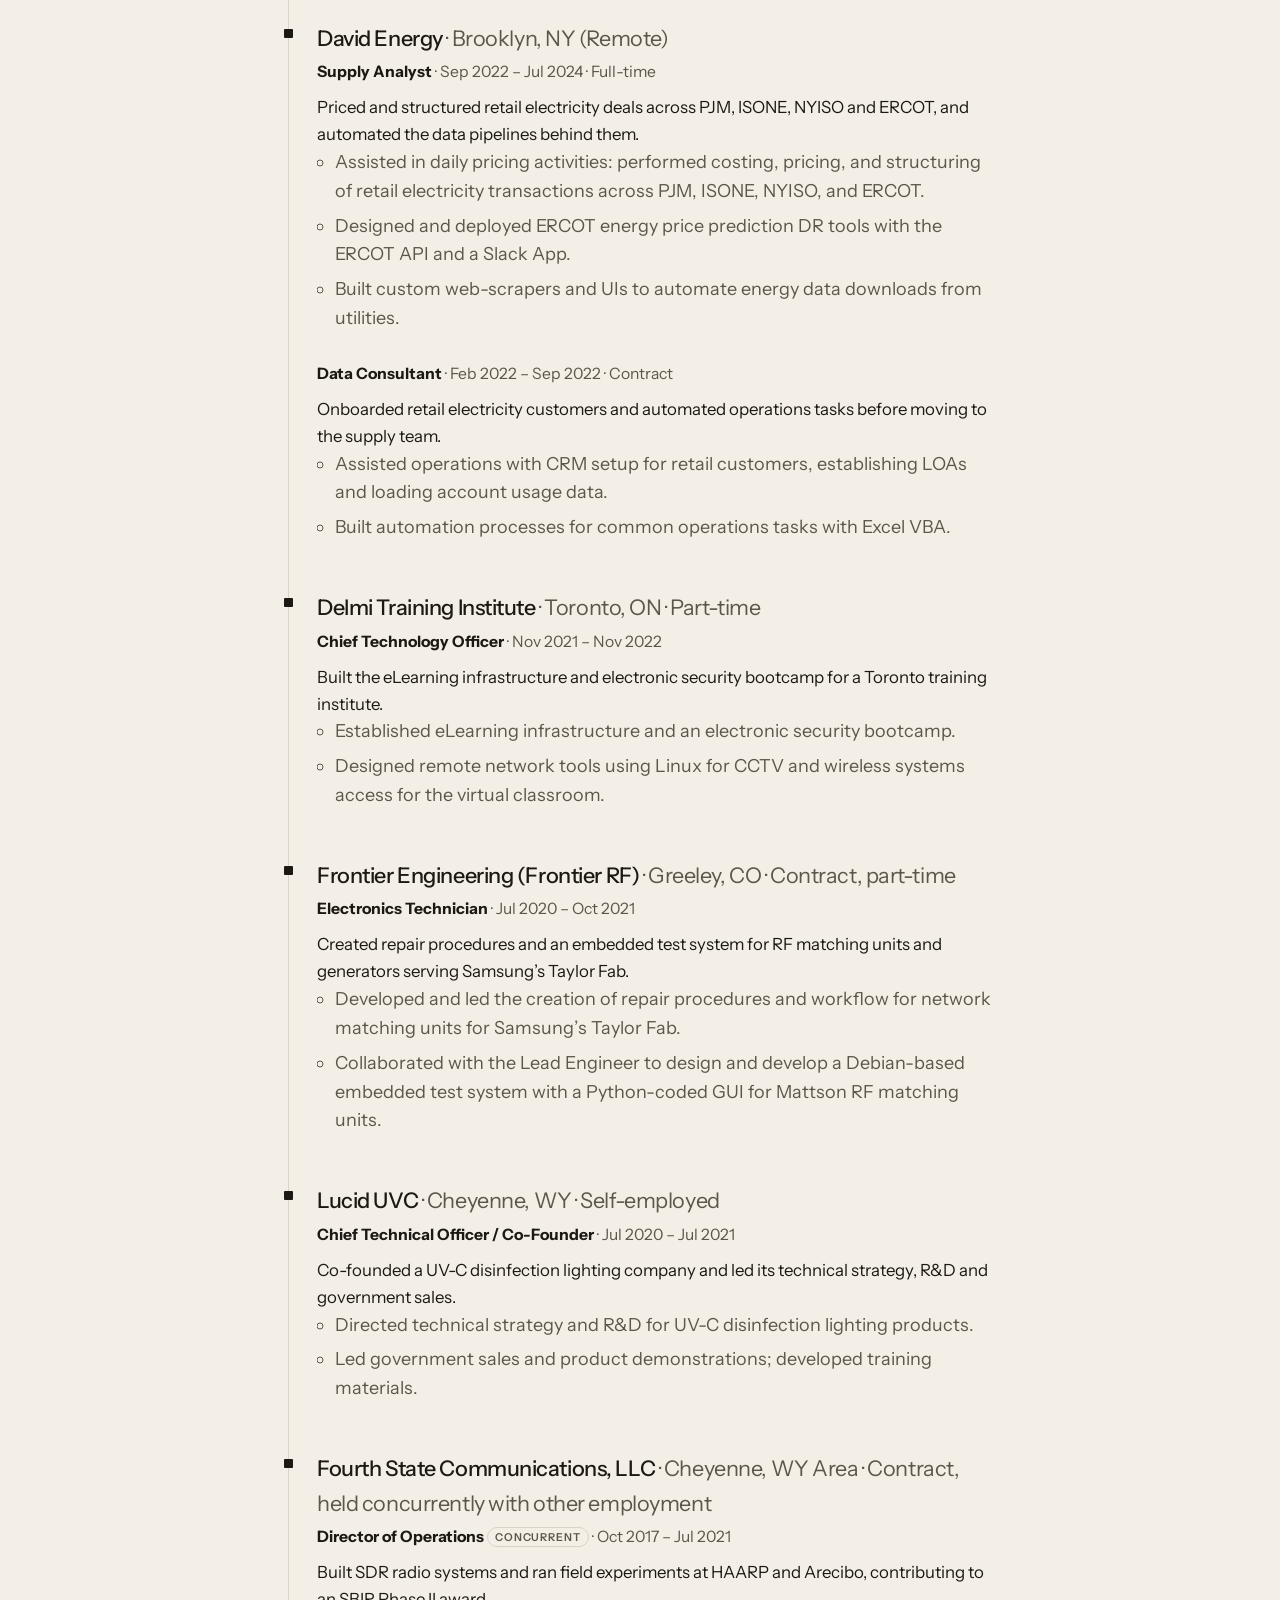
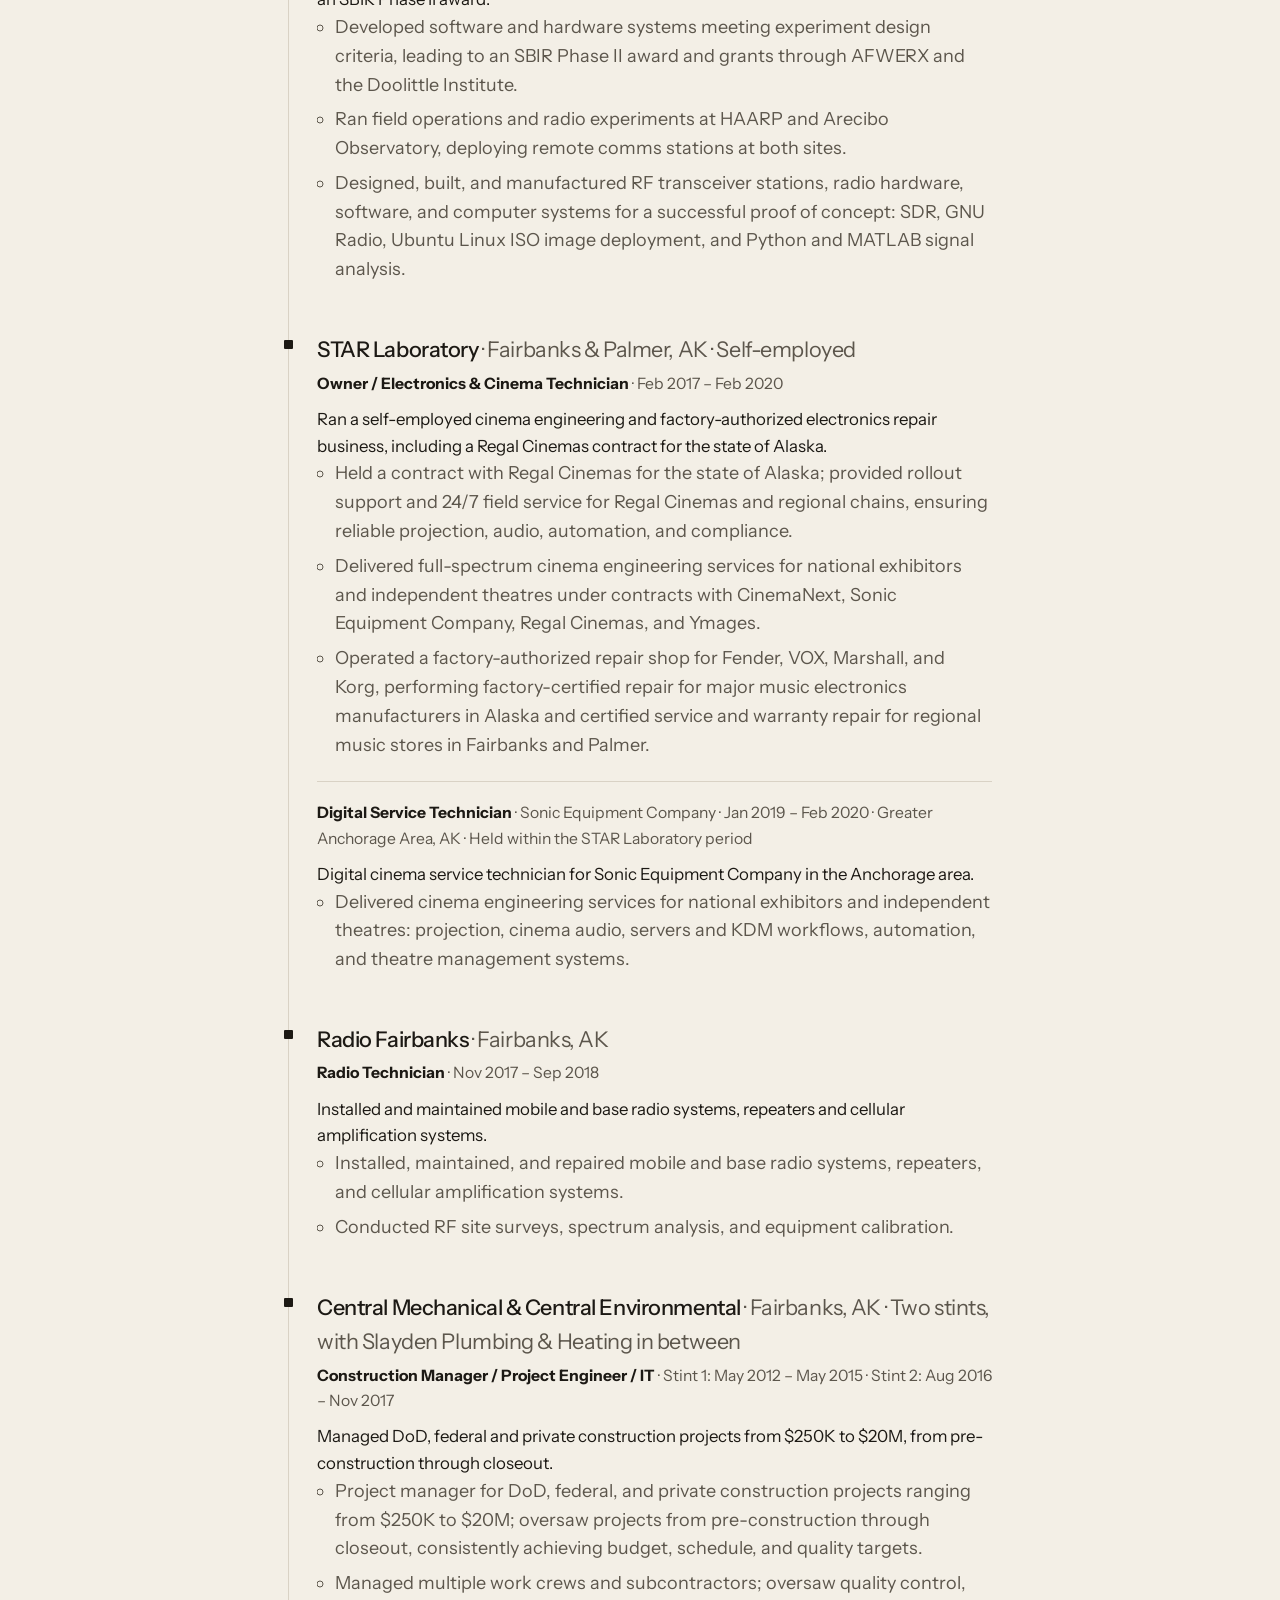
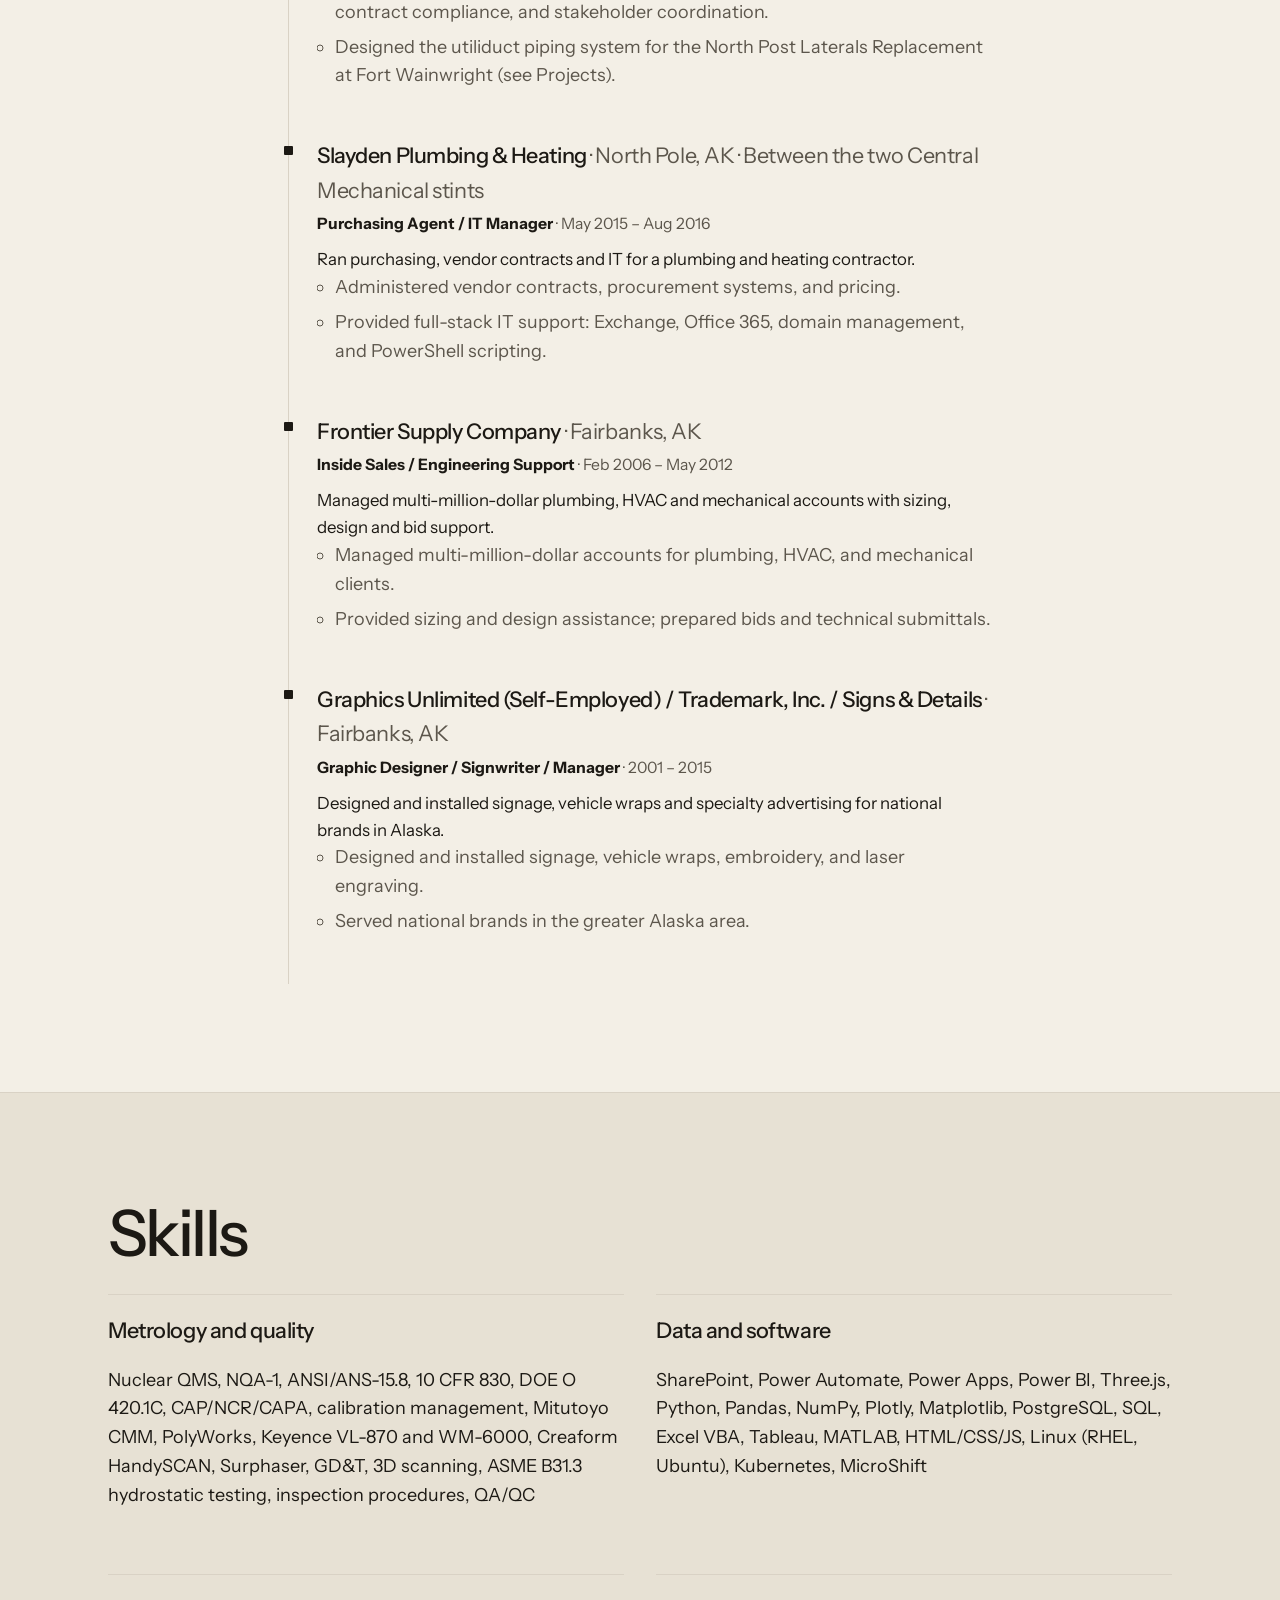
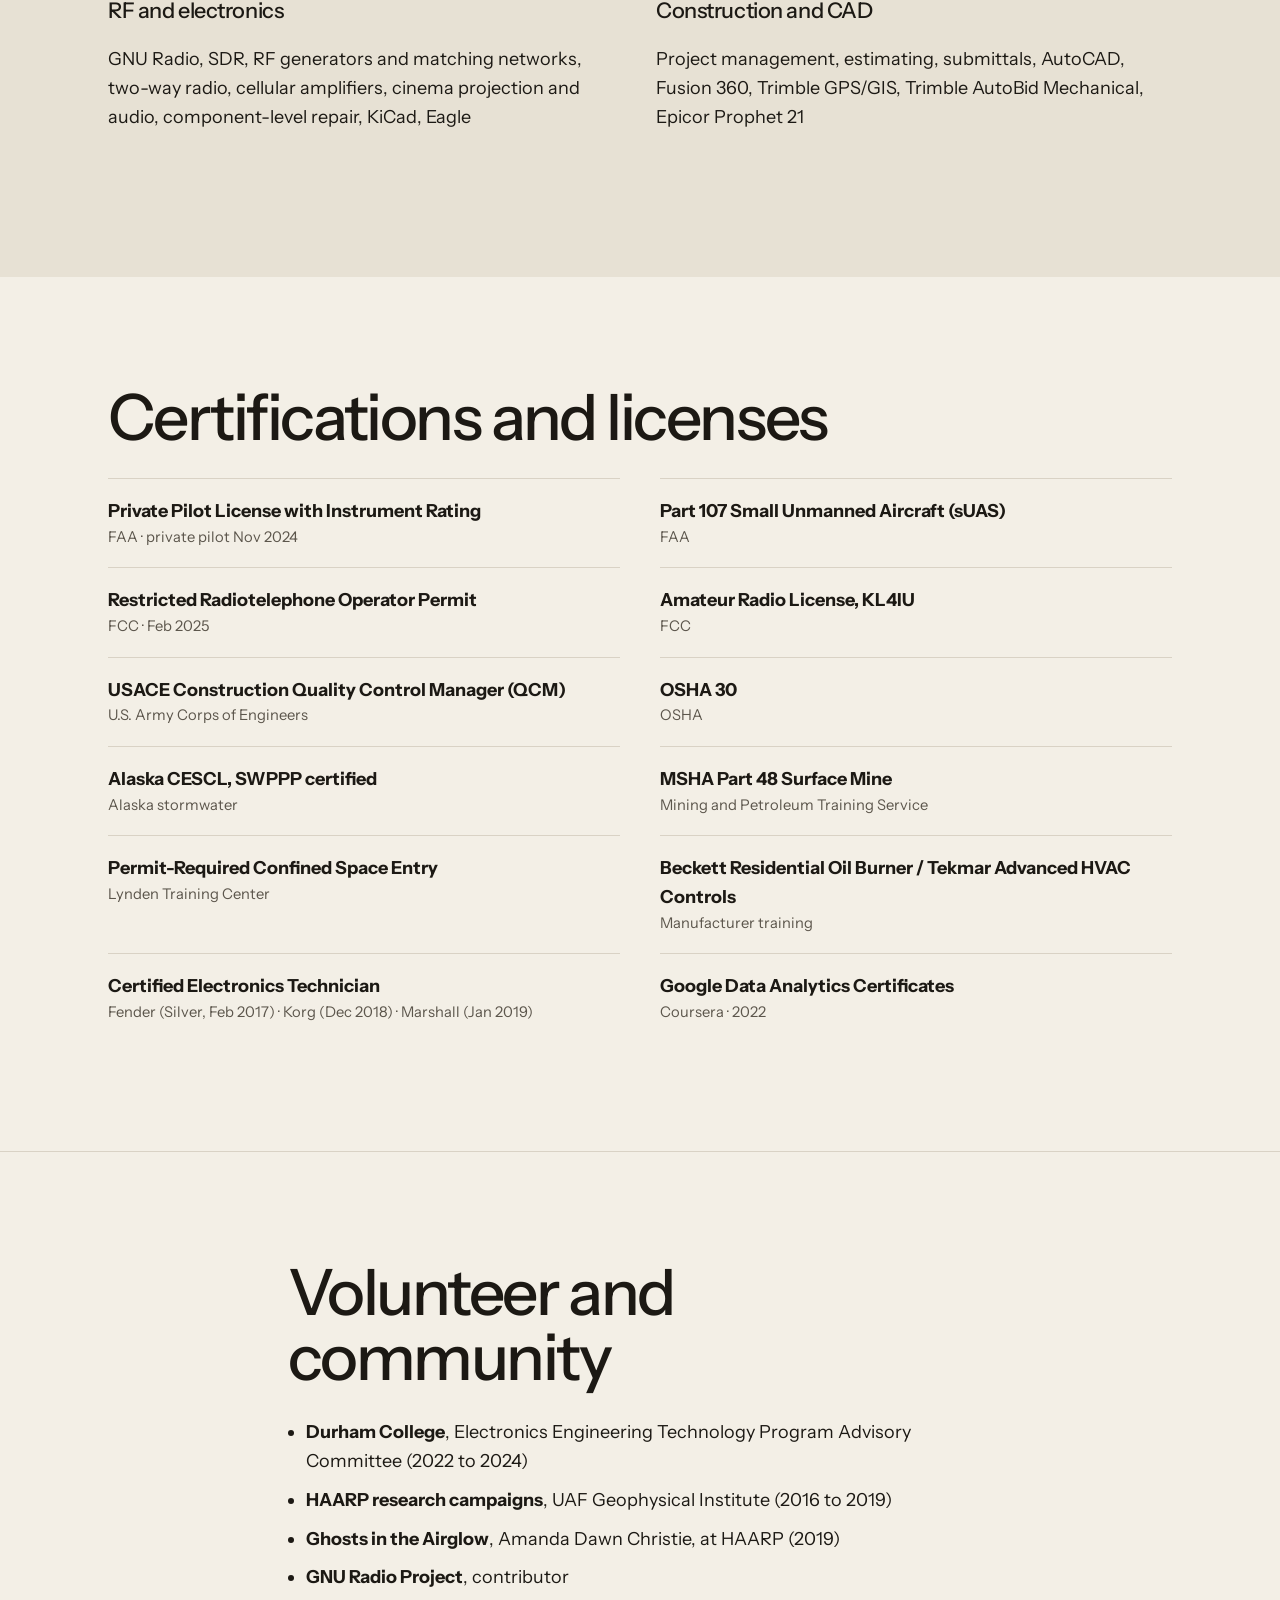
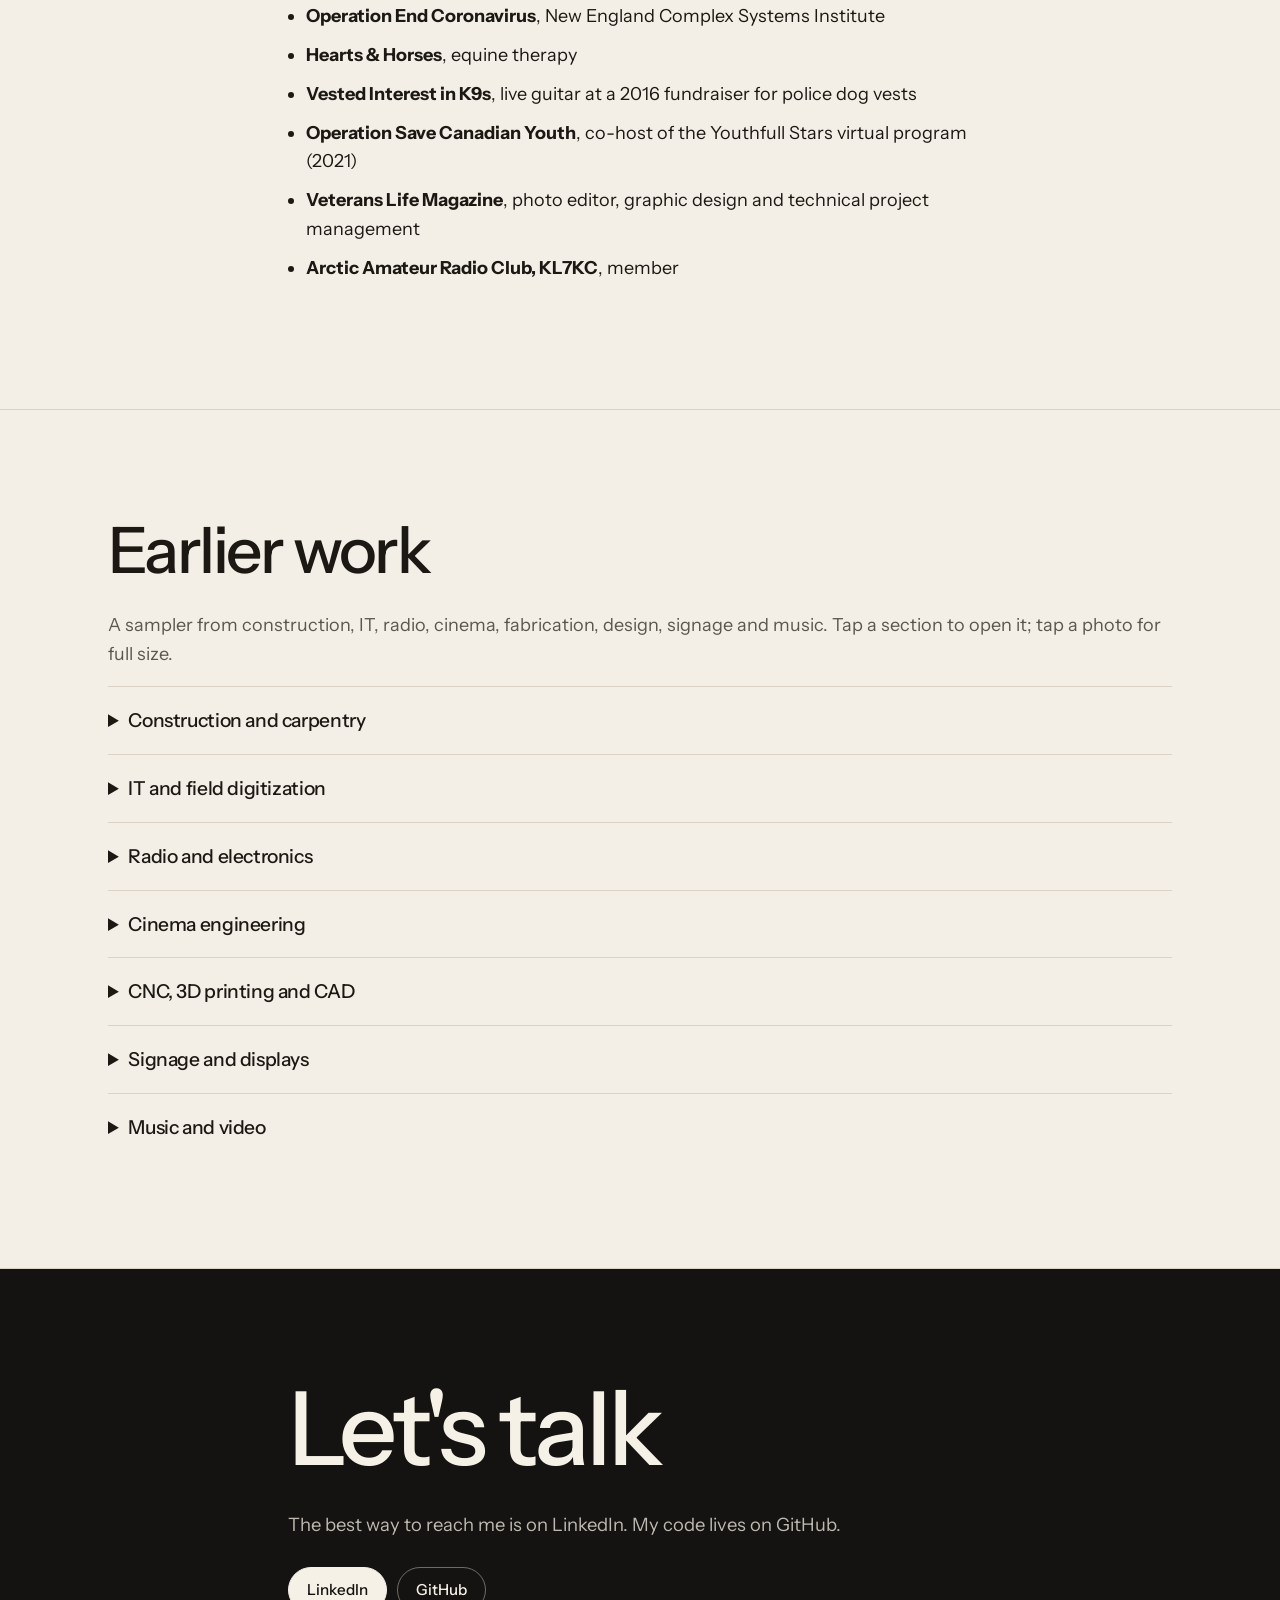
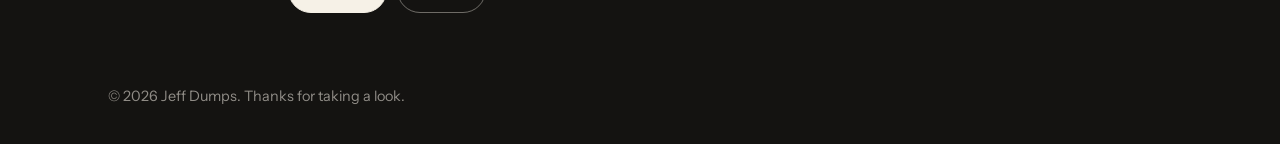
==== commit fa909c92: "Feature Space Weather Ethereal and redesign the portfolio Lead the project list with the live space-" ====
--- a/index.html
+++ b/index.html
@@ -4,6 +4,9 @@
 <meta charset="utf-8"><meta name="viewport" content="width=device-width,initial-scale=1">
 <title>Jeff Dumps | Quality systems, energy data and engineering</title>
 <meta name="description" content="Jeff Dumps: nuclear quality systems, energy data and hands-on engineering.">
+<link rel="preconnect" href="https://fonts.googleapis.com">
+<link rel="preconnect" href="https://fonts.gstatic.com" crossorigin>
+<link href="https://fonts.googleapis.com/css2?family=Instrument+Sans:ital,wght@0,400;0,500;0,600;1,400&family=Instrument+Serif:ital@0;1&display=swap" rel="stylesheet">
 <link rel="stylesheet" href="style.css">
 <script>
 (function () {
@@ -11,6 +14,9 @@
   var n = raw == null || raw === "" ? 2 : parseInt(raw, 10);
   if (!(n >= 1 && n <= 4)) n = 2;
   document.documentElement.dataset.level = String(n);
+  document.documentElement.classList.add("js");
+  var hash = location.hash;
+  if (!hash || hash === "#top" || hash === "#main") document.documentElement.classList.add("at-top");
 })();
 </script>
 </head>
@@ -20,22 +26,31 @@
 <nav aria-label="Sections"><a href="#projects">Projects</a><a href="#experience">Experience</a><a href="#skills">Skills</a><a href="#certs">Certifications</a><a href="#earlier">Earlier work</a><a href="#contact">Contact</a></nav></div></header>
 <main id="main">
 <section class="hero" id="top"><div class="wrap hero-grid">
-<div><p class="eyebrow">QMS Architect &middot; Valar Atomics</p>
+<div class="hero-copy"><p class="eyebrow">QMS Architect &middot; Valar Atomics</p>
 <h1>Jeff Dumps</h1>
 <p class="lead">I build quality management systems for nuclear energy, grounded in 20+ years of hands-on work in metrology, energy analytics, RF and electronics, and construction.</p>
 <p class="cta"><a class="btn" href="https://www.linkedin.com/in/jeffdumps/">LinkedIn</a><a class="btn ghost" href="https://github.com/jdak907">GitHub</a></p></div>
-<img class="portrait" src="photos/thumbs/neon_profile_1.jpg" alt="Portrait of Jeff Dumps" width="320" height="320">
-</div></section>
-
-<section id="about"><div class="wrap narrow"><h2>About</h2>
+<figure class="portrait-frame"><img class="portrait" src="photos/neon_profile_1.jpg" alt="Portrait of Jeff Dumps" width="900" height="900"></figure>
+</div></section>
+
+<section id="about" class="rise"><div class="wrap narrow"><h2>About</h2>
 <p>I've spent more than twenty years in hands-on technical work. I started in Alaska, in signs, mechanical supply and construction project management. From there I moved into radio and electronics repair, cinema engineering, and SDR experiments at HAARP. Then came energy pricing and data automation.</p><p>Today I'm a QMS Architect at Valar Atomics, building the quality system for a DOE pilot reactor program. My work covers document control, calibration, corrective actions and lessons learned, all under DOE nuclear safety rules. I started there in the metrology lab, so I know what it takes to measure a part and prove the result.</p>
 <p>The common thread is that I like finding solutions, making things and helping people. I'm at home in startups, where I build the lab, write the procedure and train the team. I care about bridging the gap between theory and practice.</p>
 <blockquote><p><a href="https://en.wikipedia.org/wiki/Inveniam_viam"><em>Aut inveniam viam aut faciam.</em></a></p><footer>I will either find a way or make one. Attributed to Hannibal</footer></blockquote></div></section>
 
-<section id="projects"><div class="wrap">
+<section id="projects" class="rise"><div class="wrap">
 <h2>Featured projects</h2>
+<article class="feature-project">
+<div class="feature-shot"><img src="photos/space-weather-ethereal.jpg" alt="Space Weather Ethereal, with a NASA Blue Marble Earth and a resonance ring" width="1400" height="788"></div>
+<div>
+<p class="tag">Three.js &middot; NOAA space weather &middot; sound</p>
+<h3>Space Weather Ethereal</h3>
+<p>Real-time space-weather measurements, including the Kp index, drive a Three.js tour from the Sun to the aurora on NASA Blue Marble globes, and the same data is played as music.</p>
+<p class="cta"><a class="btn" href="https://jdak907.github.io/space-weather-ethereal/">Live site</a><a class="btn ghost" href="https://github.com/jdak907/space-weather-ethereal">GitHub</a></p>
+</div>
+</article>
 <div class="cards">
-<article class="card feature"><h3>Provenance</h3><p class="tag">Python &middot; signal processing &middot; forensics</p>
+<article class="card"><h3>Provenance</h3><p class="tag">Python &middot; signal processing &middot; forensics</p>
 <p>Recording forensics: where and when. It locates a recording from the Doppler slide of a passing aircraft matched to public ADS-B tracks, and dates it from the mains hum (ENF) in the audio or in the flicker of lights on video. A reference rebuilt from public seismic stations covers the Western US grid. Built as a privacy check that runs entirely on your own computer.</p>
 <a href="https://github.com/jdak907/provenance">View on GitHub &rarr;</a></article>
 <article class="card"><h3>ERCOT Energy Price Predictor</h3><p class="tag">Python &middot; energy markets</p>
@@ -49,7 +64,7 @@
 <a href="https://github.com/jdak907/autocatalytic-system">View on GitHub &rarr;</a></article>
 </div></div></section>
 
-<section id="experience"><div class="wrap narrow">
+<section id="experience" class="rise"><div class="wrap narrow">
 <h2>Experience</h2>
 <div class="detail" id="detail">
   <div class="detail-top">
@@ -89,12 +104,12 @@
 <noscript><p>Turn on JavaScript to read this section from the public CV.</p></noscript>
 </div></section>
 
-<section id="skills"><div class="wrap"><h2>Skills</h2><div class="cards"><article class="card"><h3>Metrology and quality</h3><p>Nuclear QMS, NQA-1, ANSI/ANS-15.8, 10 CFR 830, DOE O 420.1C, CAP/NCR/CAPA, calibration management, Mitutoyo CMM, PolyWorks, Keyence VL-870 and WM-6000, Creaform HandySCAN, Surphaser, GD&amp;T, 3D scanning, ASME B31.3 hydrostatic testing, inspection procedures, QA/QC</p></article><article class="card"><h3>Data and software</h3><p>SharePoint, Power Automate, Power Apps, Power BI, Three.js, Python, Pandas, NumPy, Plotly, Matplotlib, PostgreSQL, SQL, Excel VBA, Tableau, MATLAB, HTML/CSS/JS, Linux (RHEL, Ubuntu), Kubernetes, MicroShift</p></article><article class="card"><h3>RF and electronics</h3><p>GNU Radio, SDR, RF generators and matching networks, two-way radio, cellular amplifiers, cinema projection and audio, component-level repair, KiCad, Eagle</p></article><article class="card"><h3>Construction and CAD</h3><p>Project management, estimating, submittals, AutoCAD, Fusion 360, Trimble GPS/GIS, Trimble AutoBid Mechanical, Epicor Prophet 21</p></article></div></div></section>
-<section id="certs"><div class="wrap"><h2>Certifications and licenses</h2><ul class="grid-list"><li><strong>Private Pilot License with Instrument Rating</strong><span>FAA &middot; private pilot Nov 2024</span></li><li><strong>Part 107 Small Unmanned Aircraft (sUAS)</strong><span>FAA</span></li><li><strong>Restricted Radiotelephone Operator Permit</strong><span>FCC &middot; Feb 2025</span></li><li><strong>Amateur Radio License, KL4IU</strong><span>FCC</span></li><li><strong>USACE Construction Quality Control Manager (QCM)</strong><span>U.S. Army Corps of Engineers</span></li><li><strong>OSHA 30</strong><span>OSHA</span></li><li><strong>Alaska CESCL, SWPPP certified</strong><span>Alaska stormwater</span></li><li><strong>MSHA Part 48 Surface Mine</strong><span>Mining and Petroleum Training Service</span></li><li><strong>Permit-Required Confined Space Entry</strong><span>Lynden Training Center</span></li><li><strong>Beckett Residential Oil Burner / Tekmar Advanced HVAC Controls</strong><span>Manufacturer training</span></li><li><strong>Certified Electronics Technician</strong><span>Fender (Silver, Feb 2017) &middot; Korg (Dec 2018) &middot; Marshall (Jan 2019)</span></li><li><strong>Google Data Analytics Certificates</strong><span>Coursera &middot; 2022</span></li></ul></div></section>
-
-<section id="community"><div class="wrap narrow"><h2>Volunteer and community</h2><ul class="plain"><li><strong>Durham College</strong>, Electronics Engineering Technology Program Advisory Committee (2022 to 2024)</li><li><strong>HAARP research campaigns</strong>, UAF Geophysical Institute (2016 to 2019)</li><li><strong>Ghosts in the Airglow</strong>, Amanda Dawn Christie, at HAARP (2019)</li><li><strong>GNU Radio Project</strong>, contributor</li><li><strong>Operation End Coronavirus</strong>, New England Complex Systems Institute</li><li><strong>Hearts &amp; Horses</strong>, equine therapy</li><li><strong>Vested Interest in K9s</strong>, live guitar at a 2016 fundraiser for police dog vests</li><li><strong>Operation Save Canadian Youth</strong>, co-host of the Youthfull Stars virtual program (2021)</li><li><strong>Veterans Life Magazine</strong>, photo editor, graphic design and technical project management</li><li><strong>Arctic Amateur Radio Club, KL7KC</strong>, member</li></ul></div></section>
-
-<section id="earlier"><div class="wrap">
+<section id="skills" class="rise"><div class="wrap"><h2>Skills</h2><div class="cards"><article class="card"><h3>Metrology and quality</h3><p>Nuclear QMS, NQA-1, ANSI/ANS-15.8, 10 CFR 830, DOE O 420.1C, CAP/NCR/CAPA, calibration management, Mitutoyo CMM, PolyWorks, Keyence VL-870 and WM-6000, Creaform HandySCAN, Surphaser, GD&amp;T, 3D scanning, ASME B31.3 hydrostatic testing, inspection procedures, QA/QC</p></article><article class="card"><h3>Data and software</h3><p>SharePoint, Power Automate, Power Apps, Power BI, Three.js, Python, Pandas, NumPy, Plotly, Matplotlib, PostgreSQL, SQL, Excel VBA, Tableau, MATLAB, HTML/CSS/JS, Linux (RHEL, Ubuntu), Kubernetes, MicroShift</p></article><article class="card"><h3>RF and electronics</h3><p>GNU Radio, SDR, RF generators and matching networks, two-way radio, cellular amplifiers, cinema projection and audio, component-level repair, KiCad, Eagle</p></article><article class="card"><h3>Construction and CAD</h3><p>Project management, estimating, submittals, AutoCAD, Fusion 360, Trimble GPS/GIS, Trimble AutoBid Mechanical, Epicor Prophet 21</p></article></div></div></section>
+<section id="certs" class="rise"><div class="wrap"><h2>Certifications and licenses</h2><ul class="grid-list"><li><strong>Private Pilot License with Instrument Rating</strong><span>FAA &middot; private pilot Nov 2024</span></li><li><strong>Part 107 Small Unmanned Aircraft (sUAS)</strong><span>FAA</span></li><li><strong>Restricted Radiotelephone Operator Permit</strong><span>FCC &middot; Feb 2025</span></li><li><strong>Amateur Radio License, KL4IU</strong><span>FCC</span></li><li><strong>USACE Construction Quality Control Manager (QCM)</strong><span>U.S. Army Corps of Engineers</span></li><li><strong>OSHA 30</strong><span>OSHA</span></li><li><strong>Alaska CESCL, SWPPP certified</strong><span>Alaska stormwater</span></li><li><strong>MSHA Part 48 Surface Mine</strong><span>Mining and Petroleum Training Service</span></li><li><strong>Permit-Required Confined Space Entry</strong><span>Lynden Training Center</span></li><li><strong>Beckett Residential Oil Burner / Tekmar Advanced HVAC Controls</strong><span>Manufacturer training</span></li><li><strong>Certified Electronics Technician</strong><span>Fender (Silver, Feb 2017) &middot; Korg (Dec 2018) &middot; Marshall (Jan 2019)</span></li><li><strong>Google Data Analytics Certificates</strong><span>Coursera &middot; 2022</span></li></ul></div></section>
+
+<section id="community" class="rise"><div class="wrap narrow"><h2>Volunteer and community</h2><ul class="plain"><li><strong>Durham College</strong>, Electronics Engineering Technology Program Advisory Committee (2022 to 2024)</li><li><strong>HAARP research campaigns</strong>, UAF Geophysical Institute (2016 to 2019)</li><li><strong>Ghosts in the Airglow</strong>, Amanda Dawn Christie, at HAARP (2019)</li><li><strong>GNU Radio Project</strong>, contributor</li><li><strong>Operation End Coronavirus</strong>, New England Complex Systems Institute</li><li><strong>Hearts &amp; Horses</strong>, equine therapy</li><li><strong>Vested Interest in K9s</strong>, live guitar at a 2016 fundraiser for police dog vests</li><li><strong>Operation Save Canadian Youth</strong>, co-host of the Youthfull Stars virtual program (2021)</li><li><strong>Veterans Life Magazine</strong>, photo editor, graphic design and technical project management</li><li><strong>Arctic Amateur Radio Club, KL7KC</strong>, member</li></ul></div></section>
+
+<section id="earlier" class="rise"><div class="wrap">
 <h2>Earlier work</h2>
 <p class="sub">A sampler from construction, IT, radio, cinema, fabrication, design, signage and music. Tap a section to open it; tap a photo for full size.</p>
 <details class="era"><summary>Construction and carpentry</summary>
@@ -237,7 +252,7 @@
 <ul class="links"><li><a href="https://www.youtube.com/watch?v=zSrlpla4SX0">Alaska scenery</a></li><li><a href="https://www.youtube.com/watch?v=_v9I2o9O9FE">Demolition time-lapse</a></li><li><a href="https://www.youtube.com/watch?v=HeevNOxFUjI">GNU Radio + DigitalRF</a></li></ul></div></details>
 </div></section>
 
-<section id="contact"><div class="wrap narrow center">
+<section id="contact" class="rise"><div class="wrap narrow">
 <h2>Let's talk</h2>
 <p>The best way to reach me is on LinkedIn. My code lives on GitHub.</p>
 <p class="cta"><a class="btn" href="https://www.linkedin.com/in/jeffdumps/">LinkedIn</a><a class="btn ghost" href="https://github.com/jdak907">GitHub</a></p>
@@ -246,4 +261,5 @@
 <footer class="foot"><div class="wrap">&copy; <span id="y">2026</span> Jeff Dumps. Thanks for taking a look.</div></footer>
 <script>document.getElementById('y').textContent=new Date().getFullYear()</script>
 <script type="module" src="experience.js"></script>
+<script src="site.js"></script>
 </body></html>
--- a/style.css
+++ b/style.css
@@ -1,71 +1,274 @@
-:root{--bg:#f7f8fa;--fg:#1b1f24;--mut:#5a6470;--card:#fff;--line:#e2e6eb;--acc:#0b6e8a;--acc2:#e7f3f6}
-@media (prefers-color-scheme:dark){:root{--bg:#0f1317;--fg:#e6eaee;--mut:#9aa5b1;--card:#171c22;--line:#28303a;--acc:#5cc3dd;--acc2:#16303a}}
-*{box-sizing:border-box}html{scroll-behavior:smooth}
-body{margin:0;font:17px/1.6 system-ui,-apple-system,"Segoe UI",Roboto,sans-serif;background:var(--bg);color:var(--fg)}
-a{color:var(--acc)}a:focus-visible,summary:focus-visible{outline:3px solid var(--acc);outline-offset:2px}
-.skip{position:absolute;left:-999px}.skip:focus{left:8px;top:8px;background:var(--card);padding:8px;z-index:9}
-.wrap{max-width:1100px;margin:0 auto;padding:0 20px}.narrow{max-width:760px}.center{text-align:center}
-.nav{position:sticky;top:0;z-index:5;background:color-mix(in srgb,var(--bg) 88%,transparent);backdrop-filter:blur(8px);border-bottom:1px solid var(--line)}
-.nav .wrap{display:flex;align-items:center;justify-content:space-between;gap:12px;height:56px}
-.brand{font-weight:700;text-decoration:none;color:var(--fg);white-space:nowrap;flex:none}nav{display:flex;gap:16px;overflow-x:auto;min-width:0;scrollbar-width:thin}nav a{text-decoration:none;color:var(--mut);font-size:15px;white-space:nowrap}nav a:hover{color:var(--acc)}
-section{padding:64px 0;border-bottom:1px solid var(--line);scroll-margin-top:var(--nav-h,64px)}h2{font-size:1.8rem;margin:0 0 20px}
-.hero{padding:80px 0}.hero-grid{display:grid;grid-template-columns:1fr auto;gap:40px;align-items:center}
-.eyebrow{color:var(--acc);font-weight:600;margin:0}h1{font-size:clamp(2.4rem,6vw,3.6rem);margin:4px 0 12px;line-height:1.1}.lead{font-size:1.2rem;color:var(--mut);max-width:40ch}
-.portrait{width:260px;height:260px;object-fit:cover;border-radius:50%;border:4px solid var(--card);box-shadow:0 8px 30px rgba(0,0,0,.15)}
-.btn{display:inline-block;background:var(--acc);color:#fff;padding:10px 18px;border-radius:8px;text-decoration:none;font-weight:600;margin:4px 8px 4px 0;border:2px solid var(--acc)}
-.btn.ghost{background:transparent;color:var(--acc)}
-@media (prefers-color-scheme:dark){.btn{color:#0f1317}}
-blockquote{margin:28px 0 0;padding:16px 20px;border-left:4px solid var(--acc);background:var(--acc2);border-radius:0 8px 8px 0}blockquote p{margin:0;font-size:1.25rem}blockquote footer{color:var(--mut);font-size:.9rem}
-.cards{display:grid;grid-template-columns:repeat(auto-fit,minmax(250px,1fr));gap:20px}
-.card{background:var(--card);border:1px solid var(--line);border-radius:12px;padding:22px;display:flex;flex-direction:column}.card h3{margin:0}.card p{flex:1}.card a{font-weight:600;text-decoration:none}
-.card.feature{grid-column:1/-1;border-top:4px solid var(--acc)}.tag{color:var(--mut);font-size:.88rem;margin:4px 0 0;flex:0!important}
-.timeline{list-style:none;padding:0;margin:0;border-left:2px solid var(--line)}.timeline li{position:relative;padding:0 0 28px 24px}
-.timeline li::before{content:"";position:absolute;left:-7px;top:8px;width:12px;height:12px;border-radius:50%;background:var(--acc)}
-.timeline h3{margin:0;font-size:1.15rem}.timeline h3 span{font-weight:400;color:var(--mut)}.when{color:var(--mut);margin:2px 0 6px;font-size:.95rem}
-.grid-list{list-style:none;padding:0;display:grid;grid-template-columns:repeat(auto-fit,minmax(240px,1fr));gap:12px}
-.grid-list li{background:var(--card);border:1px solid var(--line);border-radius:10px;padding:14px}.grid-list span{display:block;color:var(--mut);font-size:.9rem}
-.plain li{margin-bottom:8px}.sub{color:var(--mut)}
-.era{background:var(--card);border:1px solid var(--line);border-radius:10px;margin:10px 0;padding:0 18px}
-.era summary{cursor:pointer;font-weight:600;padding:14px 0;font-size:1.1rem}.item h4{margin:8px 0 2px}.item p{margin:0 0 8px;color:var(--mut)}
-.gallery{display:grid;grid-template-columns:repeat(auto-fill,minmax(120px,1fr));gap:8px;margin-bottom:14px}
-.gallery img{width:100%;height:100px;object-fit:cover;border-radius:6px;display:block}.media{padding-bottom:12px}.links{display:flex;flex-wrap:wrap;gap:6px 18px;padding-left:18px}
-.foot{padding:28px 0;color:var(--mut);font-size:.9rem;text-align:center}
-@media (max-width:700px){
-  .hero-grid{grid-template-columns:1fr}.portrait{width:160px;height:160px;order:-1}section{padding:44px 0}
-  .nav .wrap{height:auto;align-items:flex-start;flex-direction:column;gap:2px;padding-top:8px;padding-bottom:8px}
-  nav{width:100%;flex-wrap:wrap;row-gap:0;column-gap:14px}
-}
-@media print{.nav{display:none}details{display:block}}
-.timeline ul{margin:0;padding-left:18px;color:var(--mut)}.timeline ul li{padding:0;margin-bottom:4px}.timeline ul li::before{display:none}
-.timeline .when strong{color:var(--fg)}.timeline ul+.when{margin-top:12px}
-.contracts{font-size:.92rem;color:var(--mut);margin:6px 0 0}.early{margin-top:8px}.early-list{color:var(--mut)}.early-list li{margin-bottom:6px}
-.tag-c{font-style:normal;font-size:.72rem;font-weight:600;text-transform:uppercase;letter-spacing:.04em;background:var(--acc2);color:var(--acc);padding:2px 8px;border-radius:999px;vertical-align:middle}
-button:focus-visible,input:focus-visible{outline:3px solid var(--acc);outline-offset:2px}
-.sr-only{position:absolute;width:1px;height:1px;padding:0;margin:-1px;overflow:hidden;clip:rect(0,0,0,0);white-space:nowrap;border:0}
-.detail{position:sticky;top:var(--nav-h,56px);z-index:4;margin:0 0 18px;padding:8px 0 12px;background:color-mix(in srgb,var(--bg) 92%,transparent);backdrop-filter:blur(8px)}
-.detail-top{display:flex;justify-content:space-between;gap:12px;align-items:baseline}
-.detail-kicker,.detail-name{margin:0}
-.detail-kicker{flex:none;font-weight:700;color:var(--acc)}
-.detail-name{flex:1;min-width:0;color:var(--mut);font-size:.92rem;line-height:1.35;text-align:right}
-.detail input[type=range]{width:100%;accent-color:var(--acc);height:28px;margin:6px 0}
-.level-ticks{display:grid;grid-template-columns:repeat(4,minmax(0,1fr));gap:6px}
-.level-ticks button{cursor:pointer;border:1px solid var(--line);background:var(--card);color:var(--mut);border-radius:8px;padding:7px 4px;font:inherit;font-weight:600;font-size:.85rem}
-.level-ticks button[aria-checked="true"]{background:var(--acc);color:#fff;border-color:var(--acc)}
-@media (prefers-color-scheme:dark){.level-ticks button[aria-checked="true"]{color:#0f1317}}
-.role+.role{margin-top:16px}.role{scroll-margin-top:180px}
-.role-line{margin:8px 0 0}
-.role-child{margin-top:12px;padding-top:10px;border-top:1px solid var(--line)}
-.timeline .deep h4{margin:12px 0 0;font-size:.95rem}
-.timeline .context{margin:4px 0 0;color:var(--mut)}
-.timeline .alts{margin:8px 0 0;color:var(--mut);font-size:.92rem}
-.timeline .alts span{font-weight:700;color:var(--fg);margin-right:6px}
-.timeline ul.chips{display:flex;flex-wrap:wrap;gap:6px;list-style:none;padding:0;margin:6px 0 0}
-.timeline ul.chips li{background:var(--acc2);border-radius:999px;padding:3px 10px;margin:0;font-size:.86rem;line-height:1.45;color:var(--fg)}
-.timeline ul.chips a{font-weight:600;text-decoration:none}
-.timeline .loading{color:var(--mut)}
-.reveal{display:grid;grid-template-rows:0fr;opacity:0;transform:translateY(-4px)}
-.reveal-inner{overflow:hidden;min-height:0}
-html.is-settled .reveal{transition:grid-template-rows .4s ease,opacity .3s ease,transform .4s ease}
-html[data-level="2"] .from-2,html[data-level="3"] .from-2,html[data-level="4"] .from-2,html[data-level="3"] .from-3,html[data-level="4"] .from-3,html[data-level="4"] .from-4{grid-template-rows:1fr;opacity:1;transform:none}
-@media (prefers-reduced-motion:reduce){html.is-settled .reveal{transition:none}}
-@media (max-width:700px){.detail-top{flex-direction:column;align-items:flex-start;gap:0}.detail-name{text-align:left}.level-ticks button{font-size:.75rem;padding:8px 2px}}
+:root {
+  --paper: #f3efe6;
+  --paper-2: #e7e1d4;
+  --ink: #1c1914;
+  --muted: #5c564c;
+  --line: #d9d2c5;
+  --sand: #c8b89a;
+  --night: #141311;
+  --night-text: #f6f1e7;
+  --nav-h: 72px;
+  color-scheme: light;
+}
+* { box-sizing: border-box; }
+html { scroll-behavior: smooth; }
+body {
+  margin: 0;
+  font: 400 18px/1.6 "Instrument Sans", "Segoe UI", sans-serif;
+  background: var(--paper);
+  color: var(--ink);
+}
+img { max-width: 100%; height: auto; }
+a { color: inherit; }
+a:focus-visible, button:focus-visible, input:focus-visible, summary:focus-visible {
+  outline: 3px solid #9a6b2f;
+  outline-offset: 3px;
+}
+.skip {
+  position: absolute; left: 12px; top: 12px; z-index: 30;
+  transform: translateY(-140%);
+  background: var(--paper); color: var(--ink); padding: 8px 12px;
+}
+.skip:focus { transform: none; }
+.wrap { max-width: 1120px; margin: 0 auto; padding: 0 28px; }
+.narrow { max-width: 760px; }
+.sr-only {
+  position: absolute; width: 1px; height: 1px; padding: 0; margin: -1px;
+  overflow: hidden; clip: rect(0, 0, 0, 0); white-space: nowrap; border: 0;
+}
+
+.nav {
+  position: fixed; inset: 0 0 auto 0; z-index: 20;
+  background: color-mix(in srgb, var(--paper) 92%, transparent);
+  backdrop-filter: blur(16px);
+  border-bottom: 1px solid var(--line);
+  transition: background .3s ease, border-color .3s ease, color .3s ease;
+}
+.nav .wrap {
+  display: flex; align-items: center; justify-content: space-between;
+  gap: 20px; min-height: 72px; height: auto; padding-top: 10px; padding-bottom: 10px;
+}
+.brand {
+  font-weight: 500; letter-spacing: -0.03em; text-decoration: none;
+  color: var(--ink); font-size: 1.05rem; white-space: nowrap;
+}
+nav { display: flex; flex-wrap: wrap; gap: 8px 18px; min-width: 0; }
+nav a {
+  position: relative; text-decoration: none; color: var(--muted);
+  font-size: 0.92rem; white-space: nowrap;
+}
+nav a::after {
+  content: ""; position: absolute; left: 0; bottom: -3px; height: 1px; width: 0;
+  background: currentColor; transition: width .25s ease;
+}
+nav a:hover { color: var(--ink); }
+nav a:hover::after { width: 100%; }
+html.at-top .nav { background: transparent; border-bottom-color: transparent; }
+html.at-top .brand, html.at-top nav a { color: var(--night-text); }
+html.at-top nav a:hover { color: #fff; }
+
+section { padding: 108px 0; border-bottom: 1px solid var(--line); scroll-margin-top: var(--nav-h); }
+h2 {
+  font-size: clamp(2.5rem, 5vw, 4.2rem); font-weight: 500; letter-spacing: -0.04em;
+  line-height: 1.02; margin: 0 0 28px;
+}
+h3 { font-weight: 500; letter-spacing: -0.02em; }
+
+.hero {
+  min-height: 100vh; min-height: 100dvh;
+  display: flex; align-items: flex-end;
+  padding: calc(var(--nav-h) + 36px) 0 56px;
+  background:
+    radial-gradient(900px 480px at 80% 20%, rgba(200, 184, 154, .18), transparent 60%),
+    var(--night);
+  color: var(--night-text);
+  border-bottom: 0;
+}
+.hero-grid {
+  display: grid; grid-template-columns: minmax(0, 1.15fr) minmax(260px, .85fr);
+  gap: 48px; align-items: end; width: 100%;
+}
+.eyebrow {
+  margin: 0 0 18px; color: var(--sand); font-size: .78rem; font-weight: 500;
+  letter-spacing: .16em; text-transform: uppercase;
+}
+.hero h1 {
+  margin: 0; font-size: clamp(4.2rem, 9vw, 8rem); line-height: .9;
+  letter-spacing: -0.05em; font-weight: 500;
+}
+.lead { font-size: 1.25rem; line-height: 1.45; color: rgba(246, 241, 231, .78); max-width: 38ch; }
+.cta { display: flex; flex-wrap: wrap; gap: 10px; margin: 28px 0 0; }
+.btn {
+  display: inline-flex; align-items: center; justify-content: center;
+  min-height: 46px; padding: 0 18px; border-radius: 999px;
+  background: var(--ink); color: var(--paper); border: 1px solid var(--ink);
+  text-decoration: none; font-weight: 500; font-size: .95rem;
+}
+.btn.ghost { background: transparent; color: var(--ink); }
+.hero .btn { background: var(--night-text); color: var(--night); border-color: var(--night-text); }
+.hero .btn.ghost { background: transparent; color: var(--night-text); border-color: rgba(246, 241, 231, .4); }
+.hero .btn:hover { transform: translateY(-1px); }
+.portrait-frame { margin: 0; }
+.portrait {
+  width: 100%; aspect-ratio: 4 / 5; object-fit: cover; display: block;
+  border-radius: 18px; filter: saturate(.9);
+}
+.hero-copy > * { animation: lift .8s ease both; }
+.hero-copy > *:nth-child(2) { animation-delay: .08s; }
+.hero-copy > *:nth-child(3) { animation-delay: .16s; }
+.hero-copy > *:nth-child(4) { animation-delay: .24s; }
+@keyframes lift { from { opacity: 0; transform: translateY(14px); } to { opacity: 1; transform: none; } }
+
+#about p { font-size: 1.12rem; }
+blockquote {
+  margin: 48px 0 0; padding: 0; border: 0; background: none;
+}
+blockquote p {
+  margin: 0; font-family: "Instrument Serif", Georgia, serif; font-weight: 400;
+  font-size: clamp(1.8rem, 3vw, 2.6rem); line-height: 1.2; letter-spacing: -0.02em;
+}
+blockquote a { text-decoration-thickness: 1px; text-underline-offset: 4px; }
+blockquote footer { margin-top: 12px; color: var(--muted); font-size: .95rem; font-family: "Instrument Sans", sans-serif; }
+
+.feature-project {
+  display: grid; grid-template-columns: 1.25fr .85fr; gap: 36px; align-items: center;
+  margin: 12px 0 56px;
+}
+.feature-shot { overflow: hidden; border-radius: 18px; background: var(--night); }
+.feature-project img {
+  width: 100%; aspect-ratio: 16 / 9; object-fit: cover; object-position: center;
+  display: block;
+}
+.feature-project h3 { margin: 0 0 10px; font-size: clamp(1.8rem, 3vw, 2.6rem); letter-spacing: -0.03em; line-height: 1.1; }
+.feature-project .tag, .card .tag { color: var(--muted); font-size: .82rem; letter-spacing: .08em; text-transform: uppercase; margin: 0 0 8px; }
+.cards { display: grid; grid-template-columns: 1fr 1fr; gap: 28px 32px; }
+.card { display: flex; flex-direction: column; padding: 22px 0 0; border-top: 1px solid var(--line); }
+.card h3 { margin: 0; font-size: 1.35rem; }
+.card p { flex: 1; }
+.card a { font-weight: 500; text-decoration: none; border-bottom: 1px solid var(--ink); align-self: flex-start; }
+.card a:hover { border-bottom-color: transparent; }
+@media (prefers-reduced-motion: no-preference) {
+  .feature-project img { transition: transform .7s ease; }
+  .feature-project:hover img { transform: scale(1.03); }
+}
+
+.detail {
+  position: sticky; top: var(--nav-h); z-index: 8;
+  margin: 0 0 28px; padding: 8px 0 14px;
+  background: color-mix(in srgb, var(--paper) 92%, transparent);
+  backdrop-filter: blur(12px);
+}
+.detail-top { display: flex; justify-content: space-between; gap: 16px; align-items: baseline; }
+.detail-kicker, .detail-name { margin: 0; }
+.detail-kicker { flex: none; font-weight: 500; letter-spacing: .08em; text-transform: uppercase; font-size: .78rem; }
+.detail-name { flex: 1; min-width: 0; text-align: right; color: var(--muted); font-size: .92rem; line-height: 1.35; }
+.detail input[type="range"] { width: 100%; accent-color: var(--ink); height: 28px; margin: 8px 0; }
+.level-ticks { display: grid; grid-template-columns: repeat(4, minmax(0, 1fr)); gap: 8px; }
+.level-ticks button {
+  cursor: pointer; font: inherit; font-size: .84rem; font-weight: 500;
+  border: 1px solid var(--line); background: transparent; color: var(--muted);
+  border-radius: 999px; min-height: 40px; padding: 8px 6px;
+}
+.level-ticks button[aria-checked="true"] { background: var(--ink); color: var(--paper); border-color: var(--ink); }
+
+.timeline { list-style: none; padding: 8px 0 0; margin: 0; border-left: 1px solid var(--line); }
+.timeline > li { position: relative; padding: 0 0 42px 28px; }
+.timeline > li::before {
+  content: ""; position: absolute; left: -5px; top: 8px; width: 9px; height: 9px;
+  background: var(--ink); border-radius: 1px;
+}
+.timeline h3 { margin: 0; font-size: 1.35rem; }
+.timeline h3 span { font-weight: 400; color: var(--muted); }
+.when { color: var(--muted); margin: 4px 0 8px; font-size: .98rem; }
+.timeline .when strong { color: var(--ink); }
+.role + .role { margin-top: 22px; }
+.role { scroll-margin-top: calc(var(--nav-h) + 140px); }
+.role-line { margin: 10px 0 0; font-size: 1.05rem; }
+.role-child { margin-top: 16px; padding-top: 14px; border-top: 1px solid var(--line); }
+.timeline ul { margin: 0; padding-left: 1.15rem; color: var(--muted); }
+.timeline ul li { padding: 0; margin: 0 0 6px; }
+.timeline ul li::before { display: none; }
+.timeline .deep h4 { margin: 14px 0 0; font-size: .95rem; }
+.timeline .context { margin: 4px 0 0; color: var(--muted); }
+.timeline .alts { margin: 8px 0 0; color: var(--muted); font-size: .92rem; }
+.timeline .alts span { font-weight: 600; color: var(--ink); margin-right: 6px; }
+.timeline ul.chips { display: flex; flex-wrap: wrap; gap: 6px; list-style: none; padding: 0; margin: 8px 0 0; }
+.timeline ul.chips li {
+  background: var(--paper-2); color: var(--ink); border-radius: 999px;
+  padding: 4px 10px; margin: 0; font-size: .86rem; line-height: 1.4;
+}
+.timeline ul.chips a { font-weight: 500; text-decoration: none; }
+.timeline .loading { color: var(--muted); }
+.tag-c {
+  font-style: normal; font-size: .68rem; font-weight: 600; letter-spacing: .08em;
+  text-transform: uppercase; border: 1px solid var(--line); padding: 2px 7px; border-radius: 999px;
+  vertical-align: middle;
+}
+.reveal { display: grid; grid-template-rows: 0fr; opacity: 0; transform: translateY(-4px); }
+.reveal-inner { overflow: hidden; min-height: 0; }
+html.is-settled .reveal { transition: grid-template-rows .45s ease, opacity .35s ease, transform .45s ease; }
+html[data-level="2"] .from-2,
+html[data-level="3"] .from-2,
+html[data-level="4"] .from-2,
+html[data-level="3"] .from-3,
+html[data-level="4"] .from-3,
+html[data-level="4"] .from-4 { grid-template-rows: 1fr; opacity: 1; transform: none; }
+
+#skills { background: var(--paper-2); border-bottom-color: transparent; }
+#skills .card, #certs .grid-list li {
+  background: transparent; border: 0; border-top: 1px solid var(--line); border-radius: 0; padding: 18px 0;
+}
+.grid-list { list-style: none; padding: 0; margin: 0; display: grid; grid-template-columns: 1fr 1fr; gap: 0 40px; }
+.grid-list span { display: block; color: var(--muted); font-size: .92rem; }
+.plain { padding-left: 1.1rem; }
+.plain li { margin: 0 0 10px; }
+.sub { color: var(--muted); }
+.era { border-top: 1px solid var(--line); margin: 0; padding: 0; background: none; border-radius: 0; border-left: 0; border-right: 0; border-bottom: 0; }
+.era summary { cursor: pointer; font-weight: 500; font-size: 1.2rem; padding: 18px 0; letter-spacing: -0.02em; }
+.item h4 { margin: 8px 0 4px; font-size: 1.05rem; }
+.item p { margin: 0 0 10px; color: var(--muted); }
+.gallery { display: grid; grid-template-columns: repeat(auto-fill, minmax(140px, 1fr)); gap: 8px; margin: 0 0 18px; }
+.gallery img { width: 100%; height: 110px; object-fit: cover; border-radius: 8px; display: block; }
+.media { padding-bottom: 16px; }
+.links { display: flex; flex-wrap: wrap; gap: 8px 18px; padding-left: 18px; }
+.early { margin-top: 8px; }
+.early-list { color: var(--muted); }
+.contracts { color: var(--muted); font-size: .92rem; }
+
+#contact {
+  background: var(--night); color: var(--night-text); border-bottom: 0;
+  padding-bottom: 72px;
+}
+#contact h2 { font-size: clamp(3.2rem, 8vw, 6.4rem); max-width: 10ch; }
+#contact p { color: rgba(246, 241, 231, .75); font-size: 1.15rem; }
+#contact .btn { background: var(--night-text); color: var(--night); border-color: var(--night-text); }
+#contact .btn.ghost { background: transparent; color: var(--night-text); border-color: rgba(246, 241, 231, .4); }
+.foot { background: var(--night); color: rgba(246, 241, 231, .55); padding: 0 0 36px; font-size: .9rem; }
+
+html.js .rise { opacity: 0; transform: translateY(18px); }
+html.js .rise.is-in { opacity: 1; transform: none; transition: opacity .7s ease, transform .7s ease; }
+
+@media (prefers-reduced-motion: reduce) {
+  html { scroll-behavior: auto; }
+  .hero-copy > *, html.js .rise, html.is-settled .reveal { animation: none; transition: none; opacity: 1; transform: none; }
+  .feature-project img { transition: none; }
+}
+@media (max-width: 800px) {
+  .wrap { padding: 0 20px; }
+  section { padding: 72px 0; }
+  .hero { align-items: center; padding-top: calc(var(--nav-h) + 28px); }
+  .hero-grid, .feature-project, .cards, .grid-list { grid-template-columns: 1fr; }
+  .portrait { aspect-ratio: 16 / 11; max-height: 320px; }
+  .hero h1 { font-size: clamp(3.3rem, 16vw, 4.6rem); }
+  .nav .wrap { align-items: flex-start; flex-direction: column; gap: 4px; }
+  nav { width: 100%; column-gap: 14px; row-gap: 2px; }
+  .detail-top { flex-direction: column; align-items: flex-start; gap: 2px; }
+  .detail-name { text-align: left; }
+  .level-ticks button { font-size: .75rem; padding: 8px 2px; }
+}
+@media print {
+  .nav, .detail { display: none; }
+  .hero { min-height: 0; background: #fff; color: #000; }
+  .reveal { grid-template-rows: 1fr; opacity: 1; transform: none; }
+  #contact, .foot { background: #fff; color: #000; }
+}
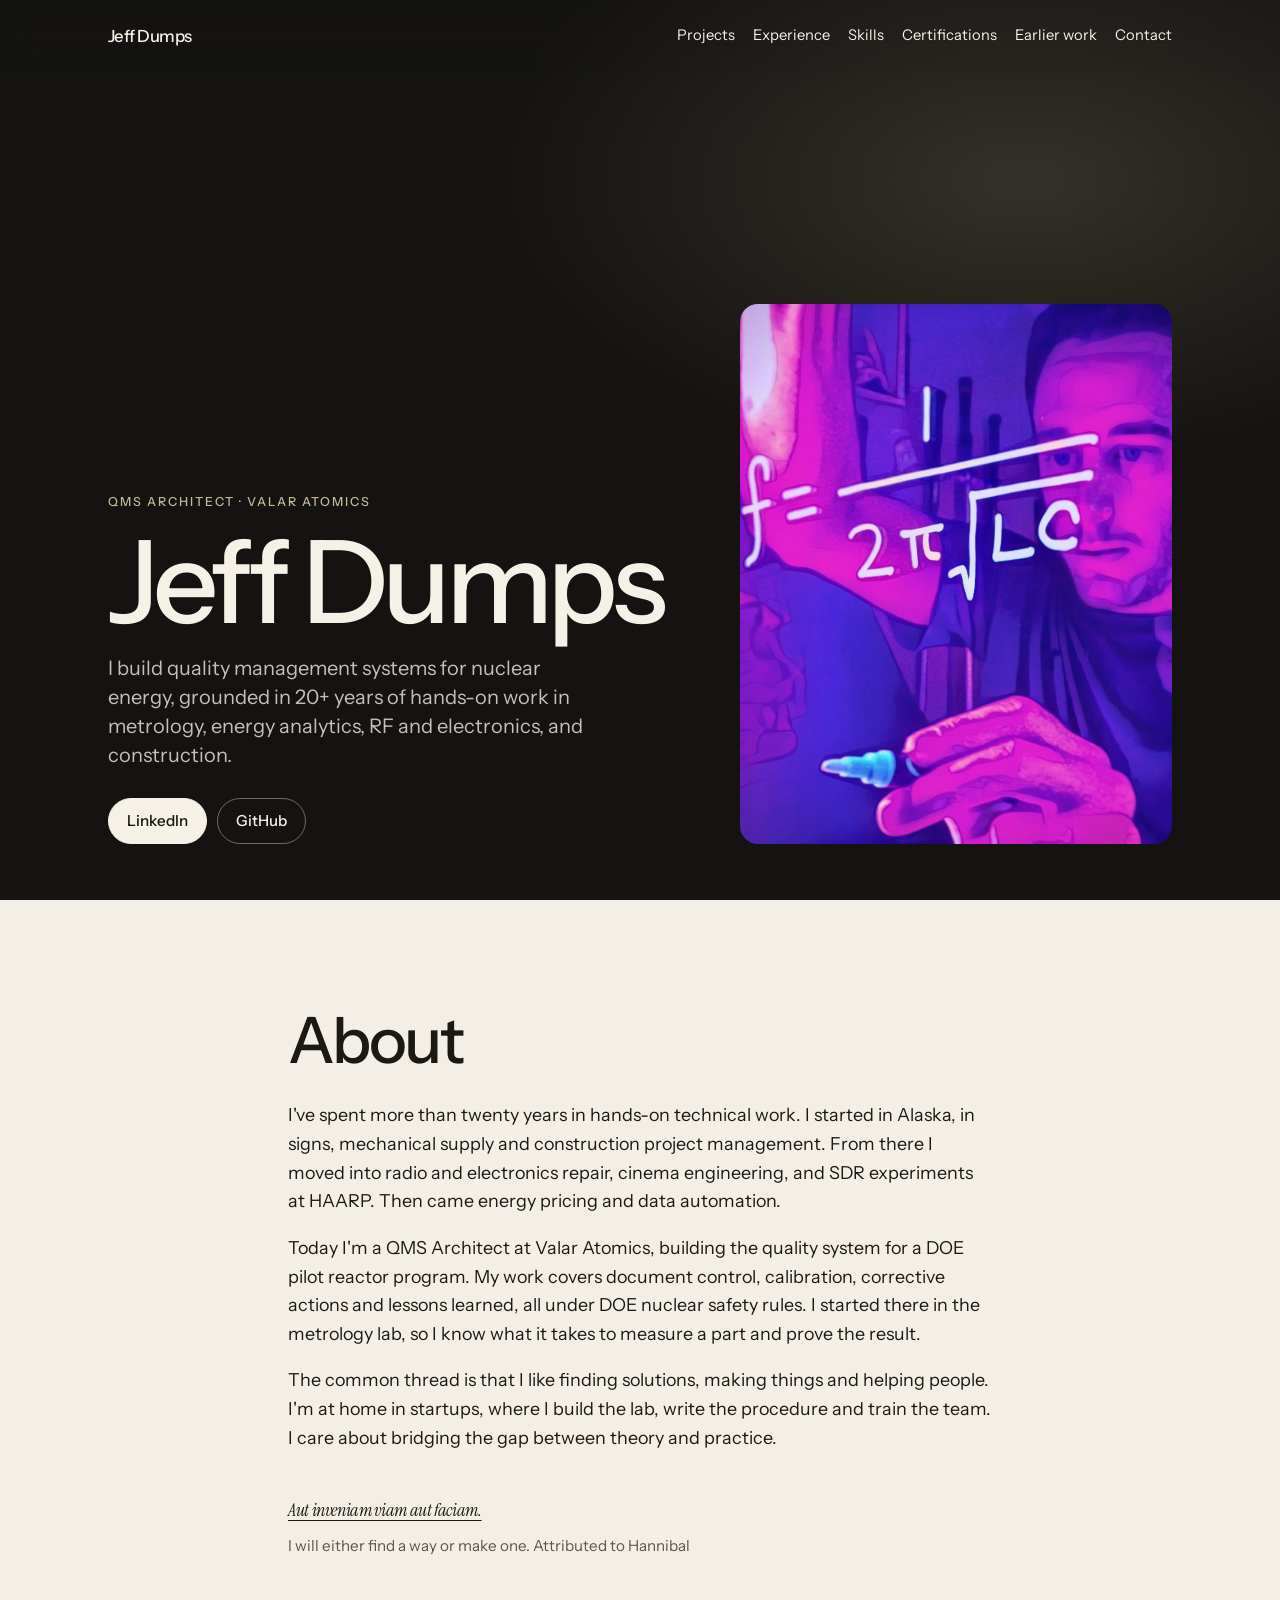
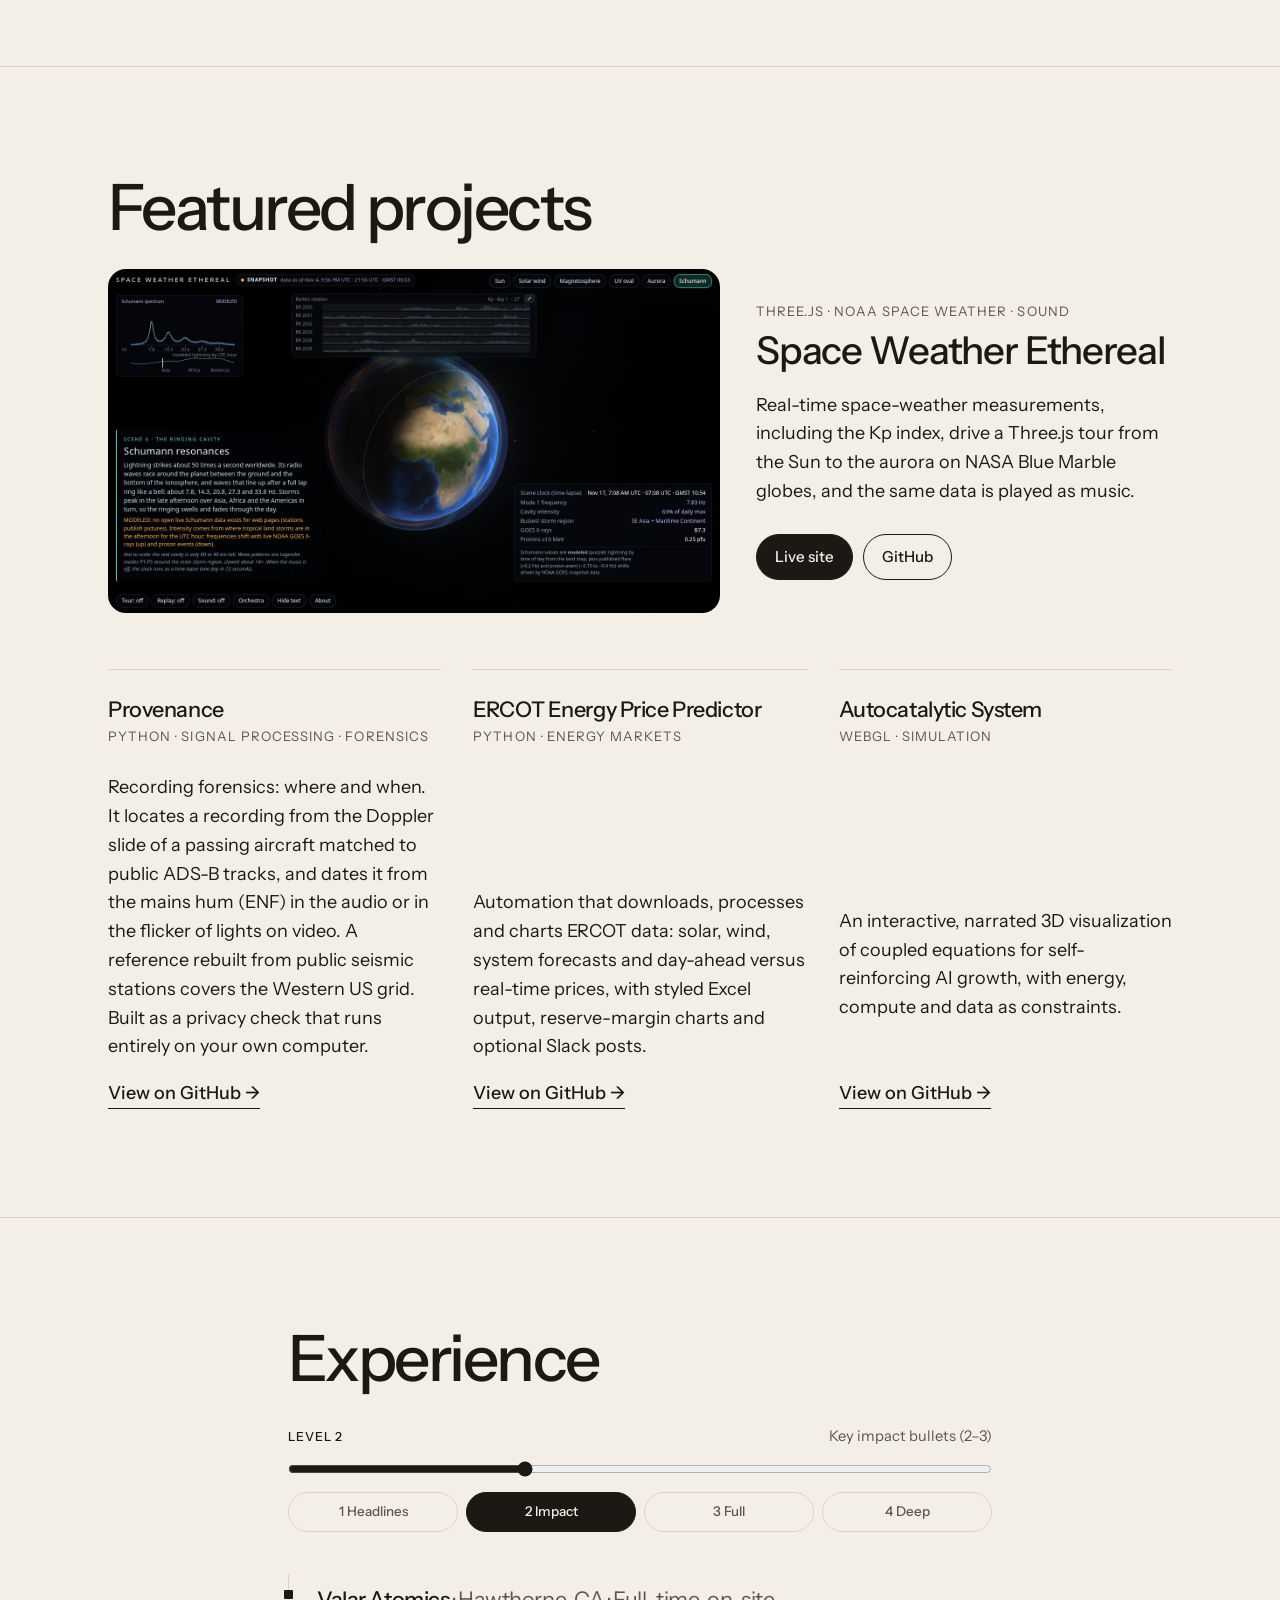
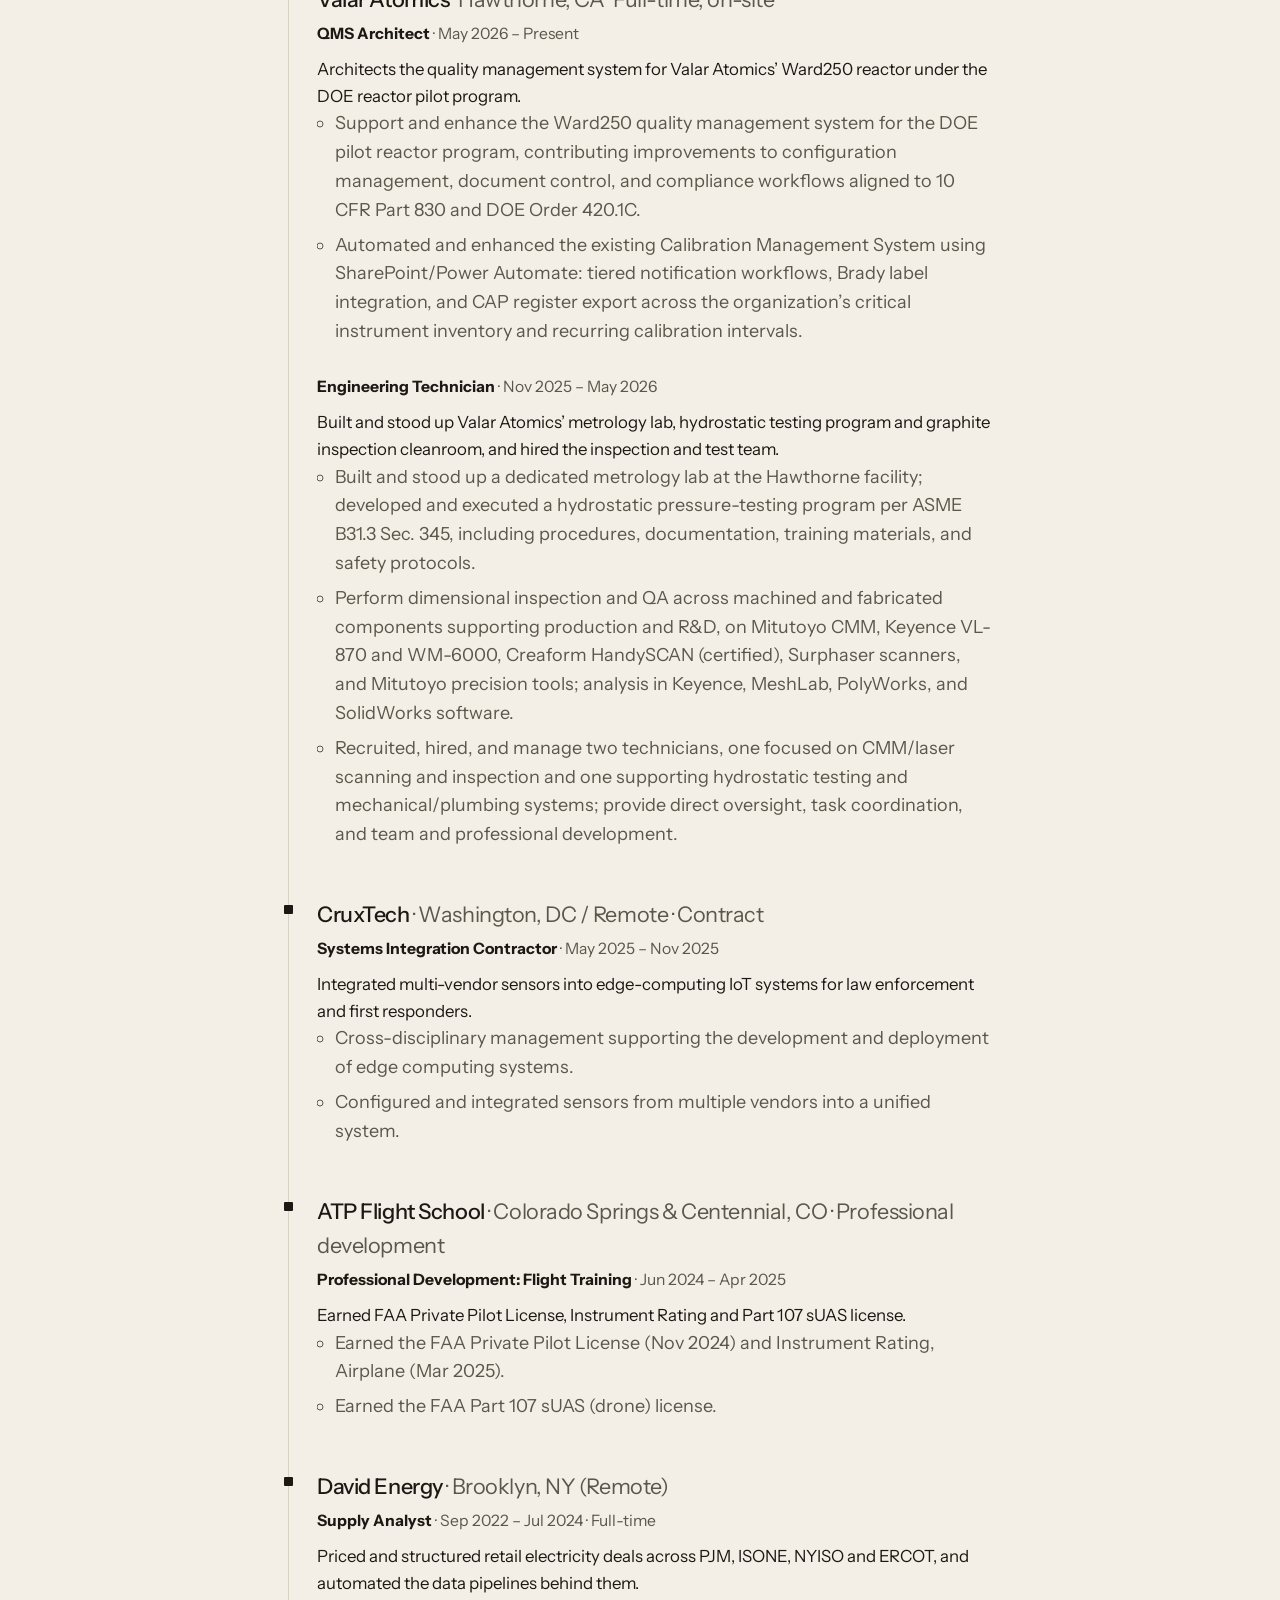
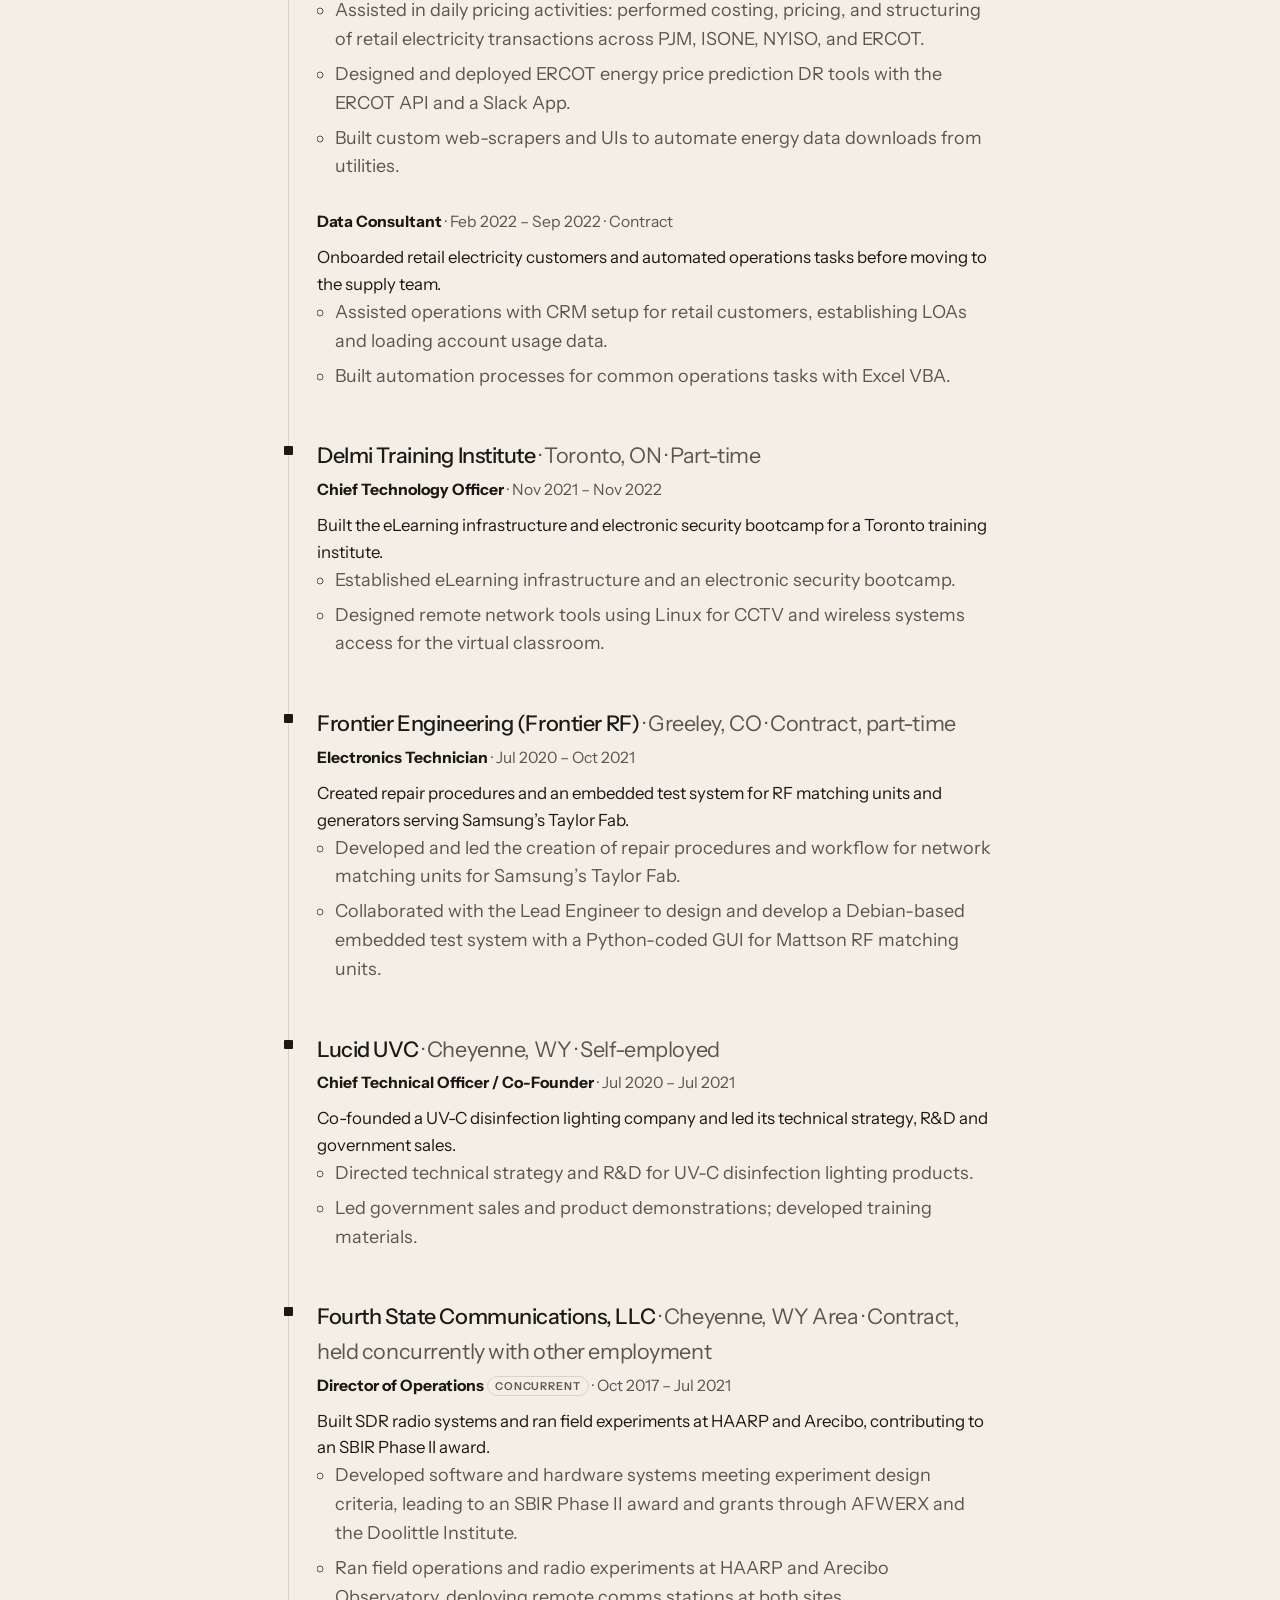
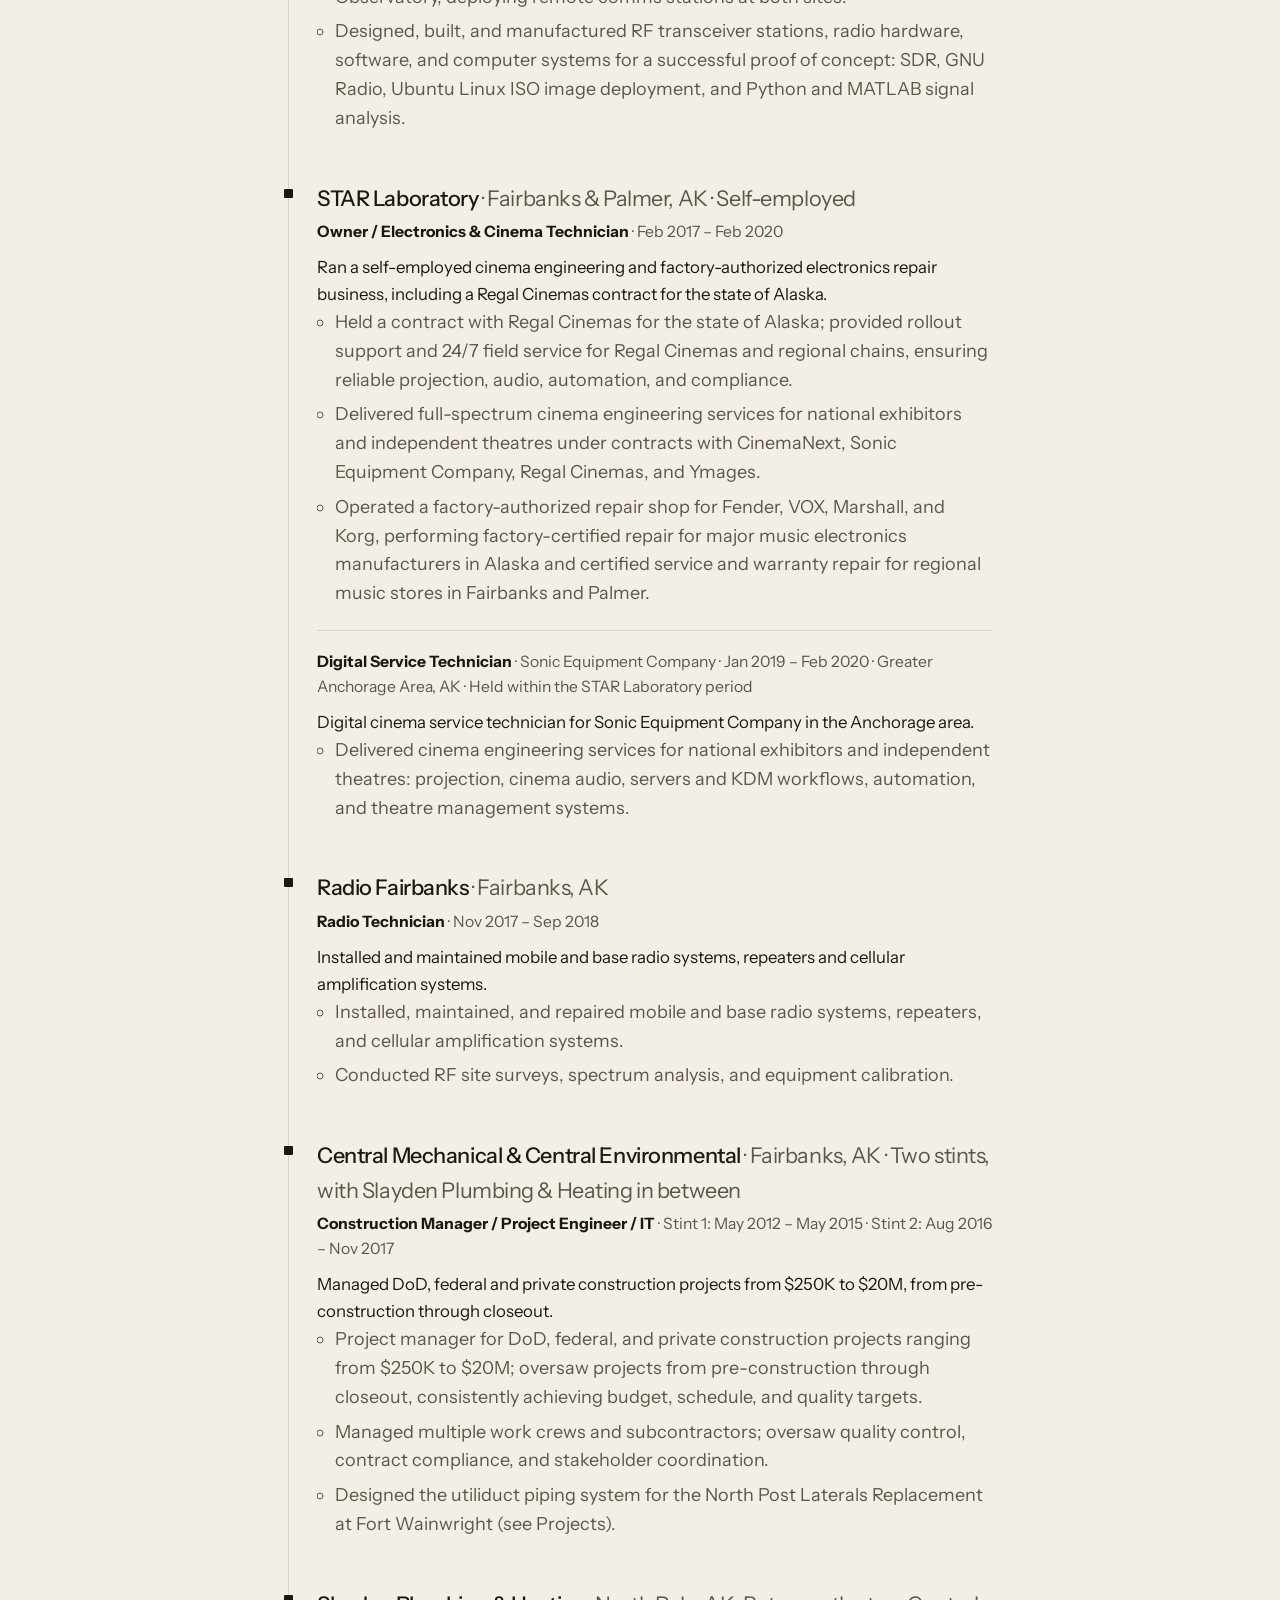
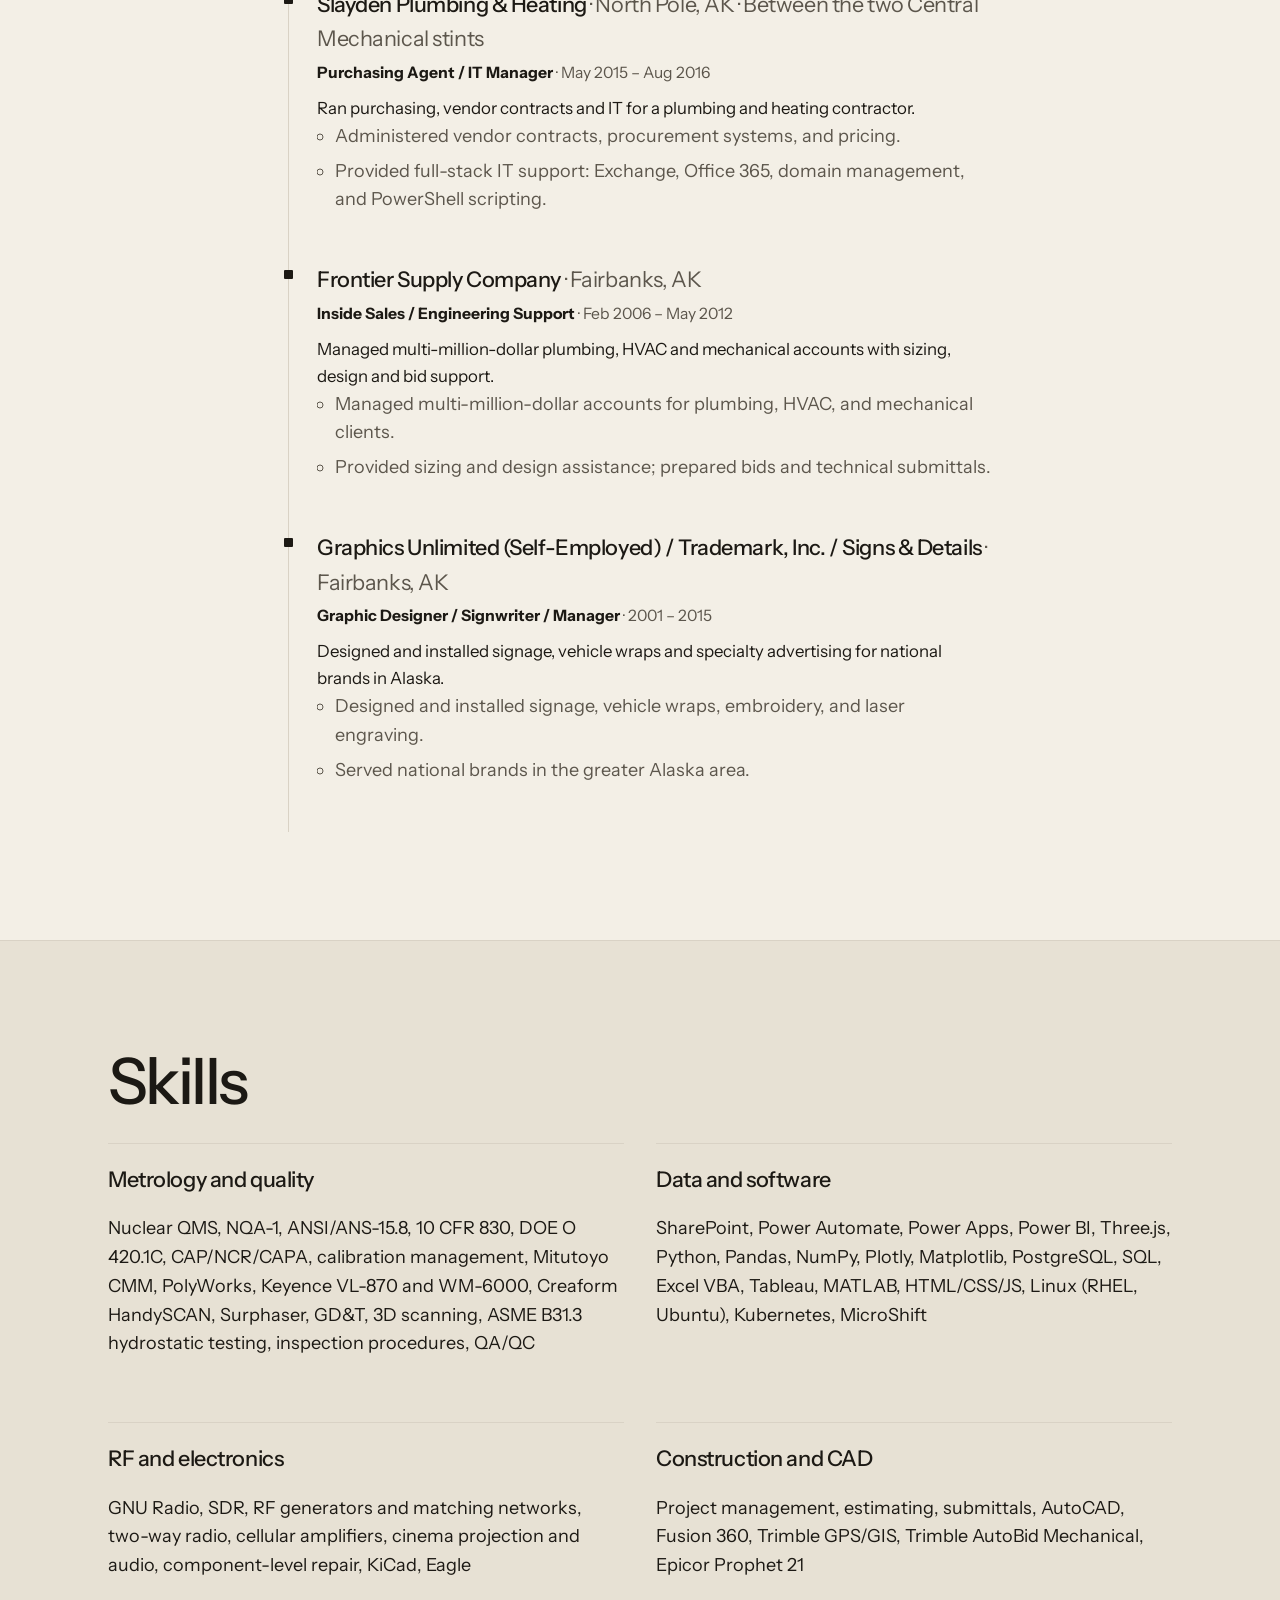
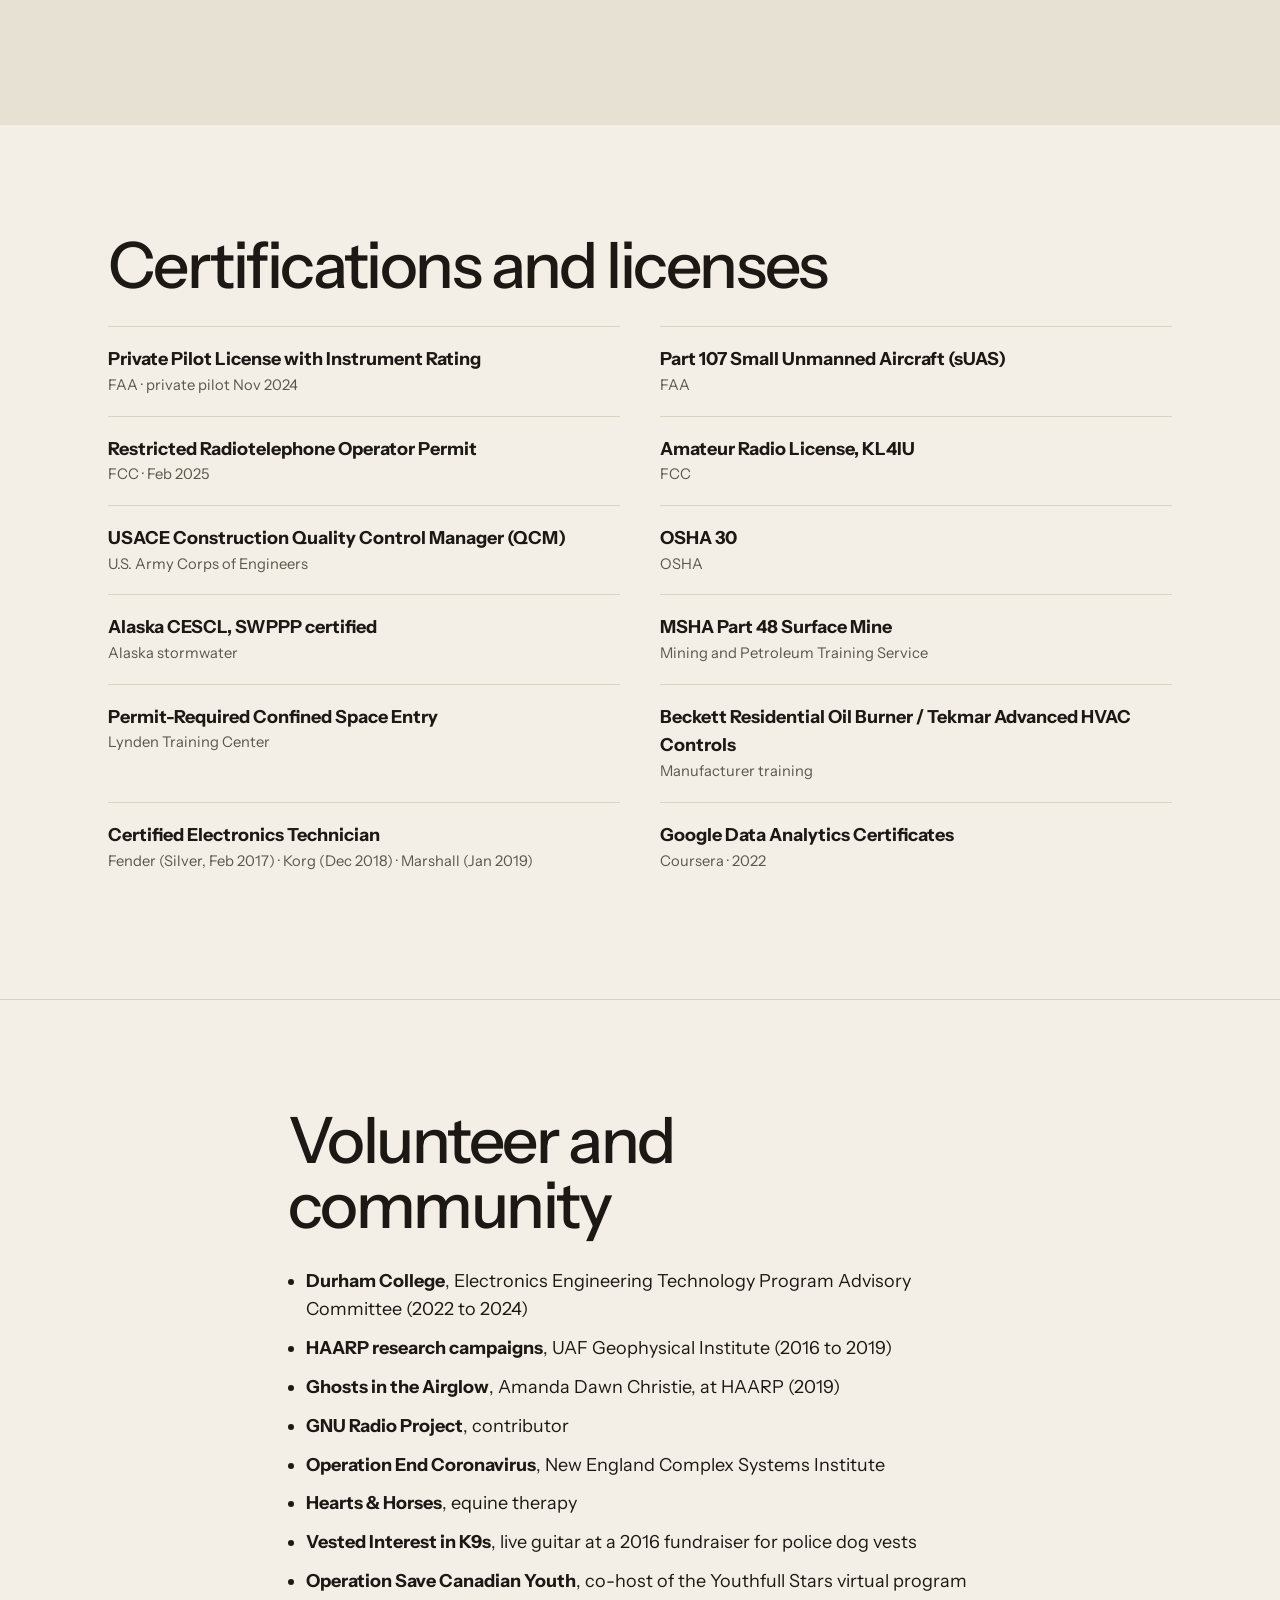
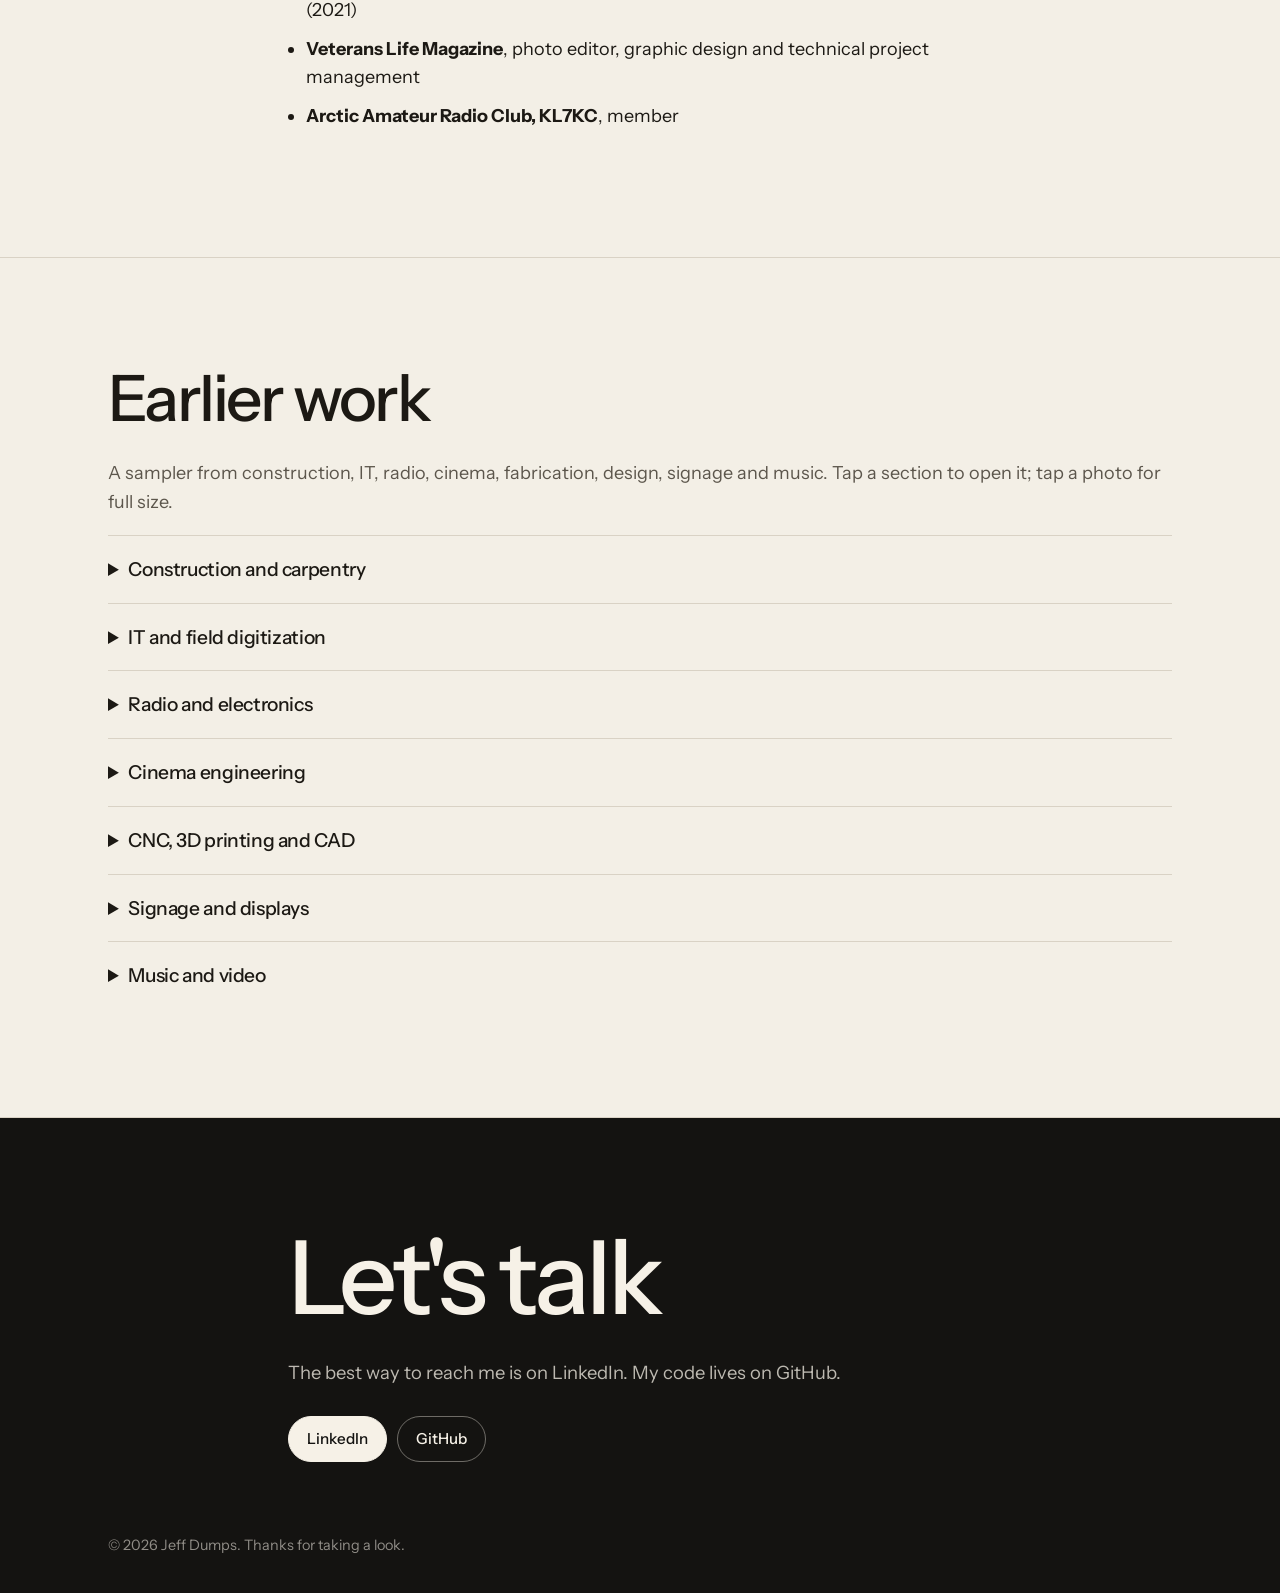
==== commit 15c721f6: "Drop Distributed Energy Observability from featured projects Leave Space Weather Ethereal first, the" ====
--- a/index.html
+++ b/index.html
@@ -56,9 +56,6 @@
 <article class="card"><h3>ERCOT Energy Price Predictor</h3><p class="tag">Python &middot; energy markets</p>
 <p>Automation that downloads, processes and charts ERCOT data: solar, wind, system forecasts and day-ahead versus real-time prices, with styled Excel output, reserve-margin charts and optional Slack posts.</p>
 <a href="https://github.com/jdak907/ercot_energy_price_predictor">View on GitHub &rarr;</a></article>
-<article class="card"><h3>Distributed Energy Observability</h3><p class="tag">FastAPI &middot; TimescaleDB &middot; Streamlit</p>
-<p>A dockerized reference design for real-time telemetry from solar inverters, batteries and EV chargers: ingest, normalize, store, flag data gaps and show it all on a live dashboard.</p>
-<a href="https://github.com/jdak907/distributed-energy-observability">View on GitHub &rarr;</a></article>
 <article class="card"><h3>Autocatalytic System</h3><p class="tag">WebGL &middot; simulation</p>
 <p>An interactive, narrated 3D visualization of coupled equations for self-reinforcing AI growth, with energy, compute and data as constraints.</p>
 <a href="https://github.com/jdak907/autocatalytic-system">View on GitHub &rarr;</a></article>
--- a/style.css
+++ b/style.css
@@ -142,6 +142,7 @@
 .feature-project h3 { margin: 0 0 10px; font-size: clamp(1.8rem, 3vw, 2.6rem); letter-spacing: -0.03em; line-height: 1.1; }
 .feature-project .tag, .card .tag { color: var(--muted); font-size: .82rem; letter-spacing: .08em; text-transform: uppercase; margin: 0 0 8px; }
 .cards { display: grid; grid-template-columns: 1fr 1fr; gap: 28px 32px; }
+#projects .cards { grid-template-columns: repeat(3, minmax(0, 1fr)); }
 .card { display: flex; flex-direction: column; padding: 22px 0 0; border-top: 1px solid var(--line); }
 .card h3 { margin: 0; font-size: 1.35rem; }
 .card p { flex: 1; }
@@ -257,7 +258,7 @@
   .wrap { padding: 0 20px; }
   section { padding: 72px 0; }
   .hero { align-items: center; padding-top: calc(var(--nav-h) + 28px); }
-  .hero-grid, .feature-project, .cards, .grid-list { grid-template-columns: 1fr; }
+  .hero-grid, .feature-project, .cards, #projects .cards, .grid-list { grid-template-columns: 1fr; }
   .portrait { aspect-ratio: 16 / 11; max-height: 320px; }
   .hero h1 { font-size: clamp(3.3rem, 16vw, 4.6rem); }
   .nav .wrap { align-items: flex-start; flex-direction: column; gap: 4px; }
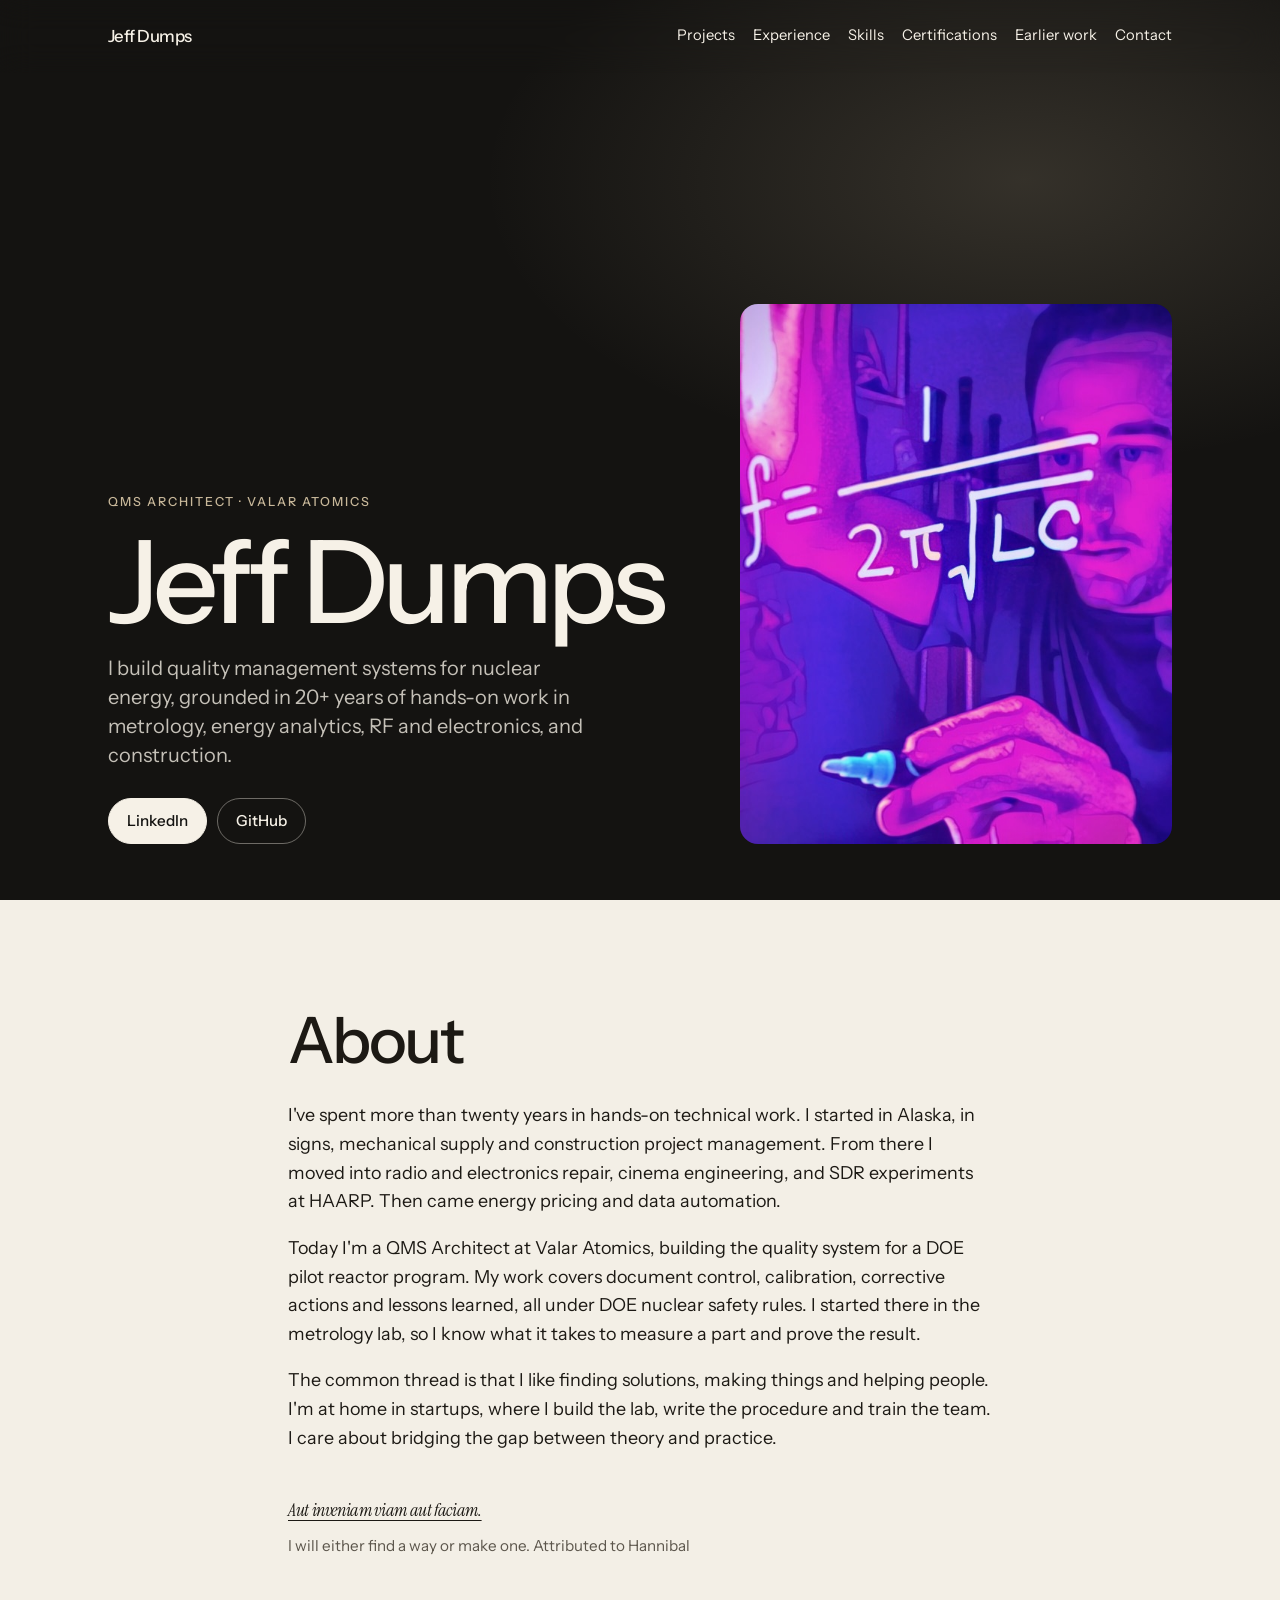
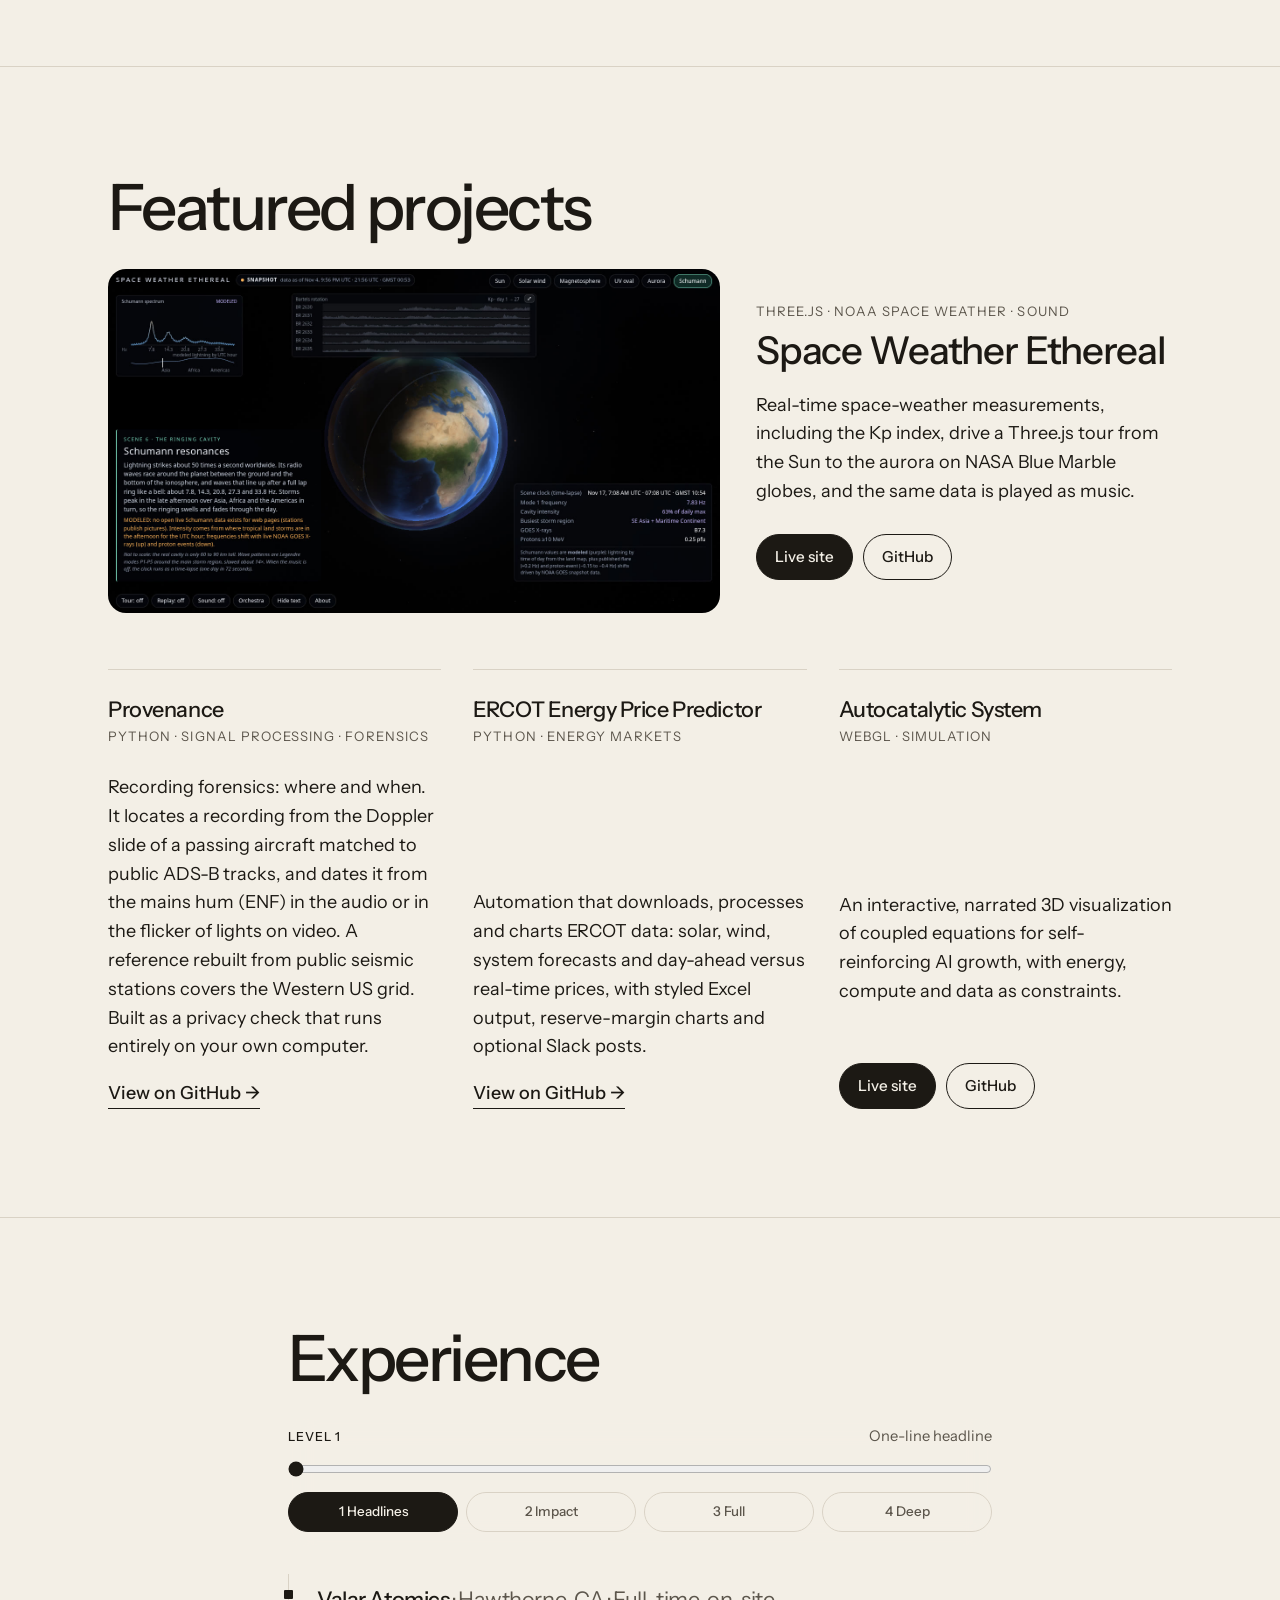
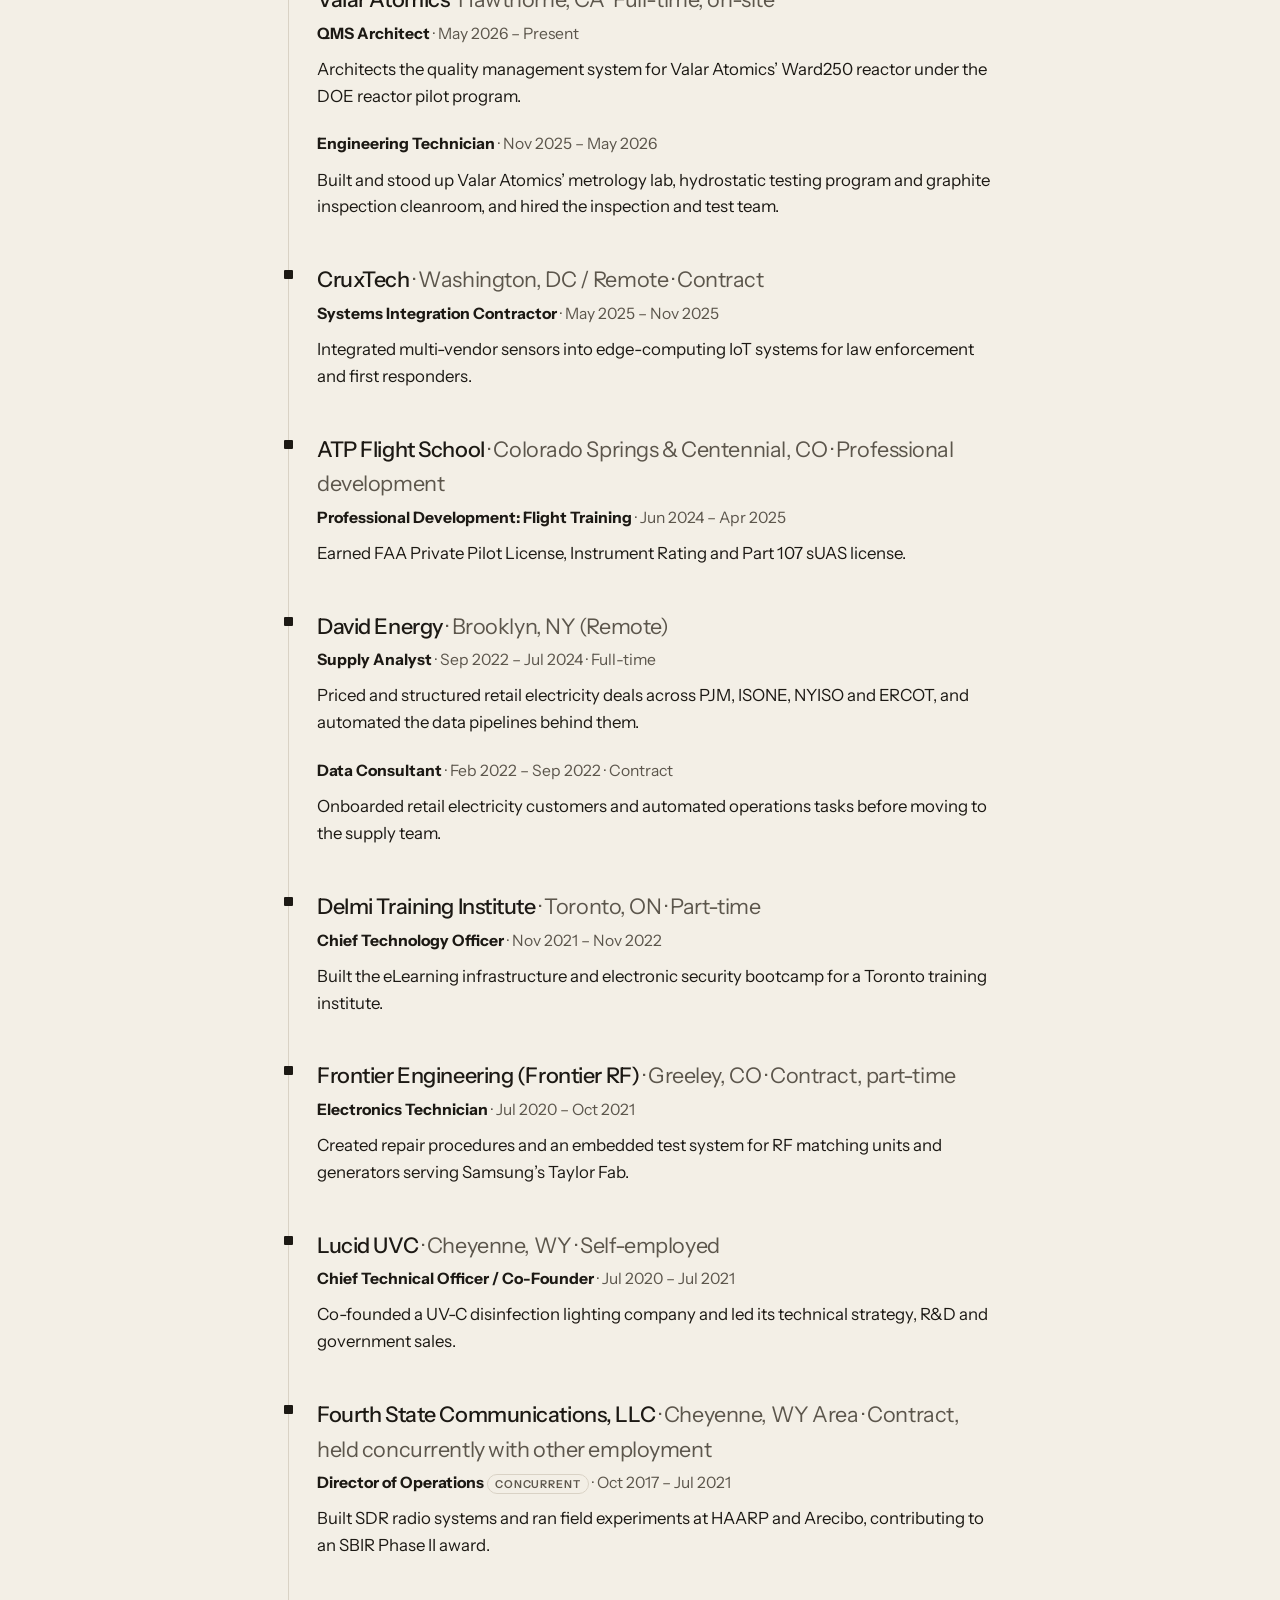
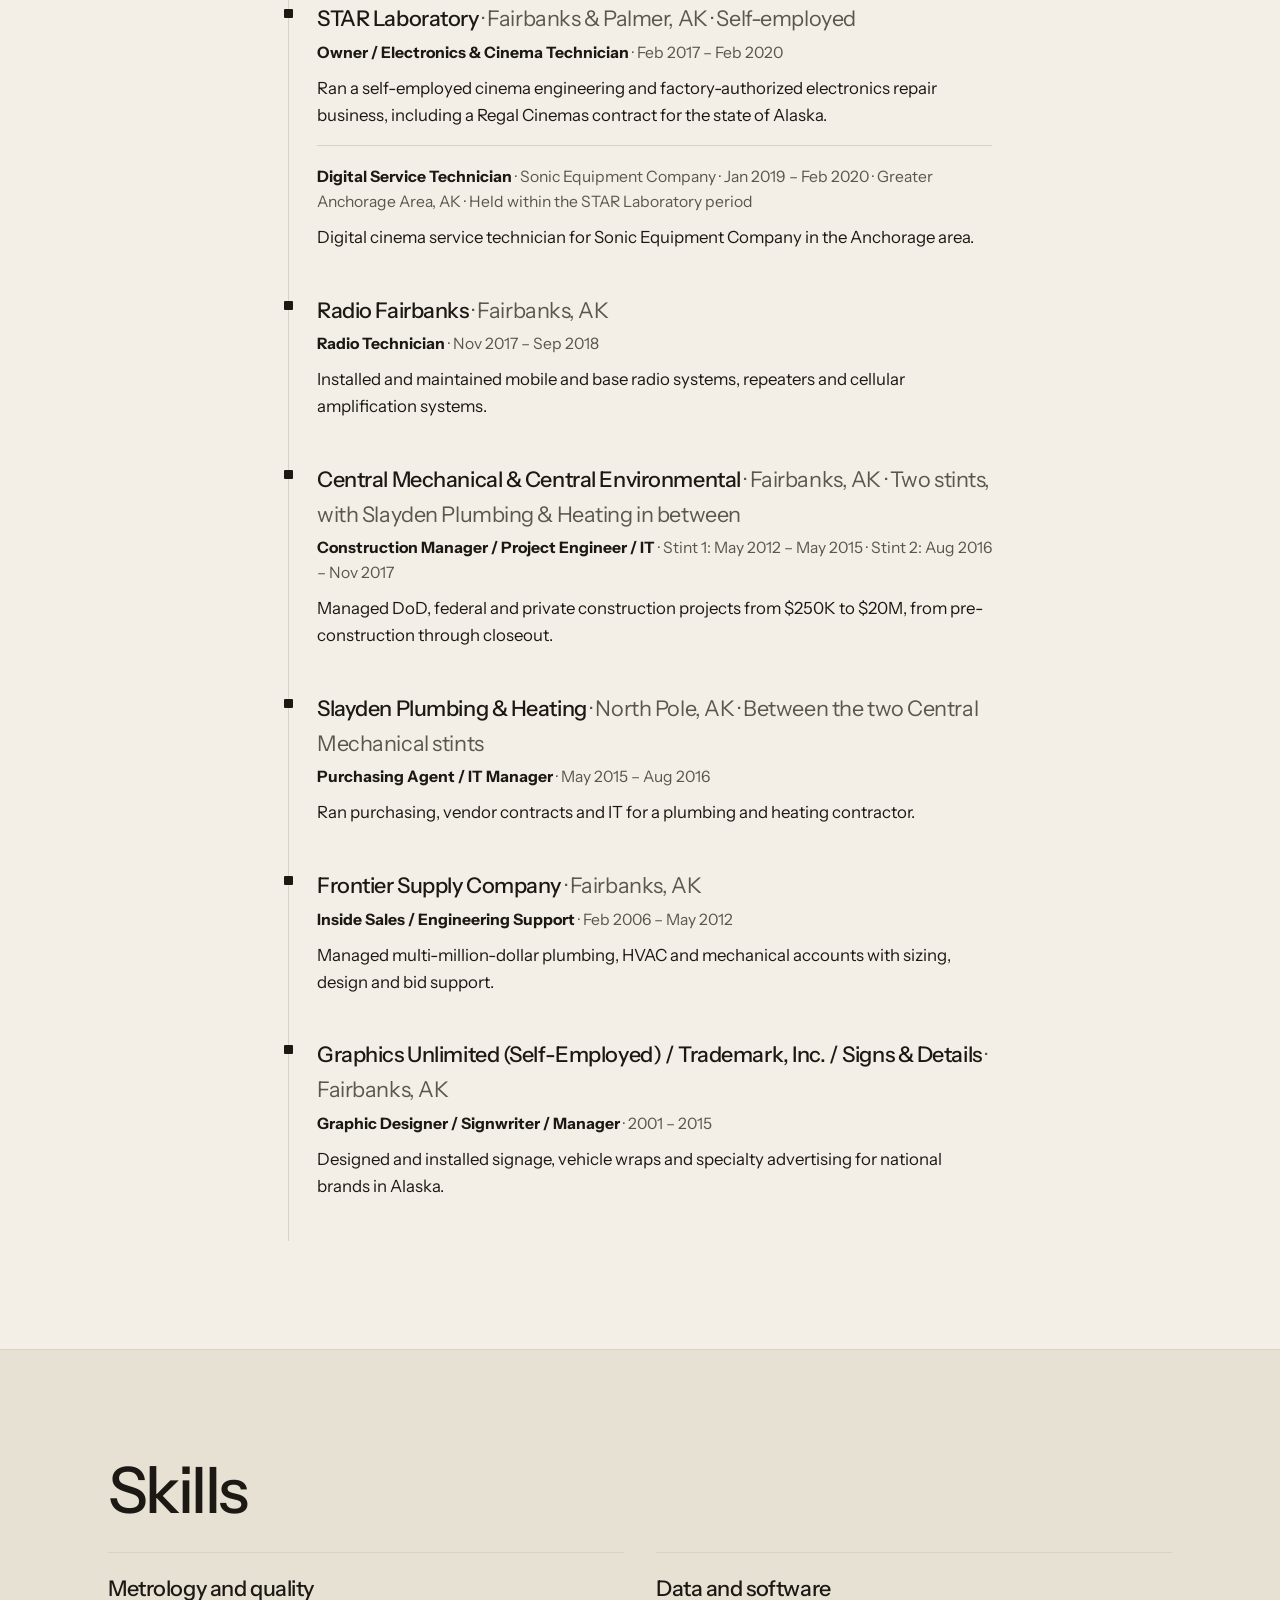
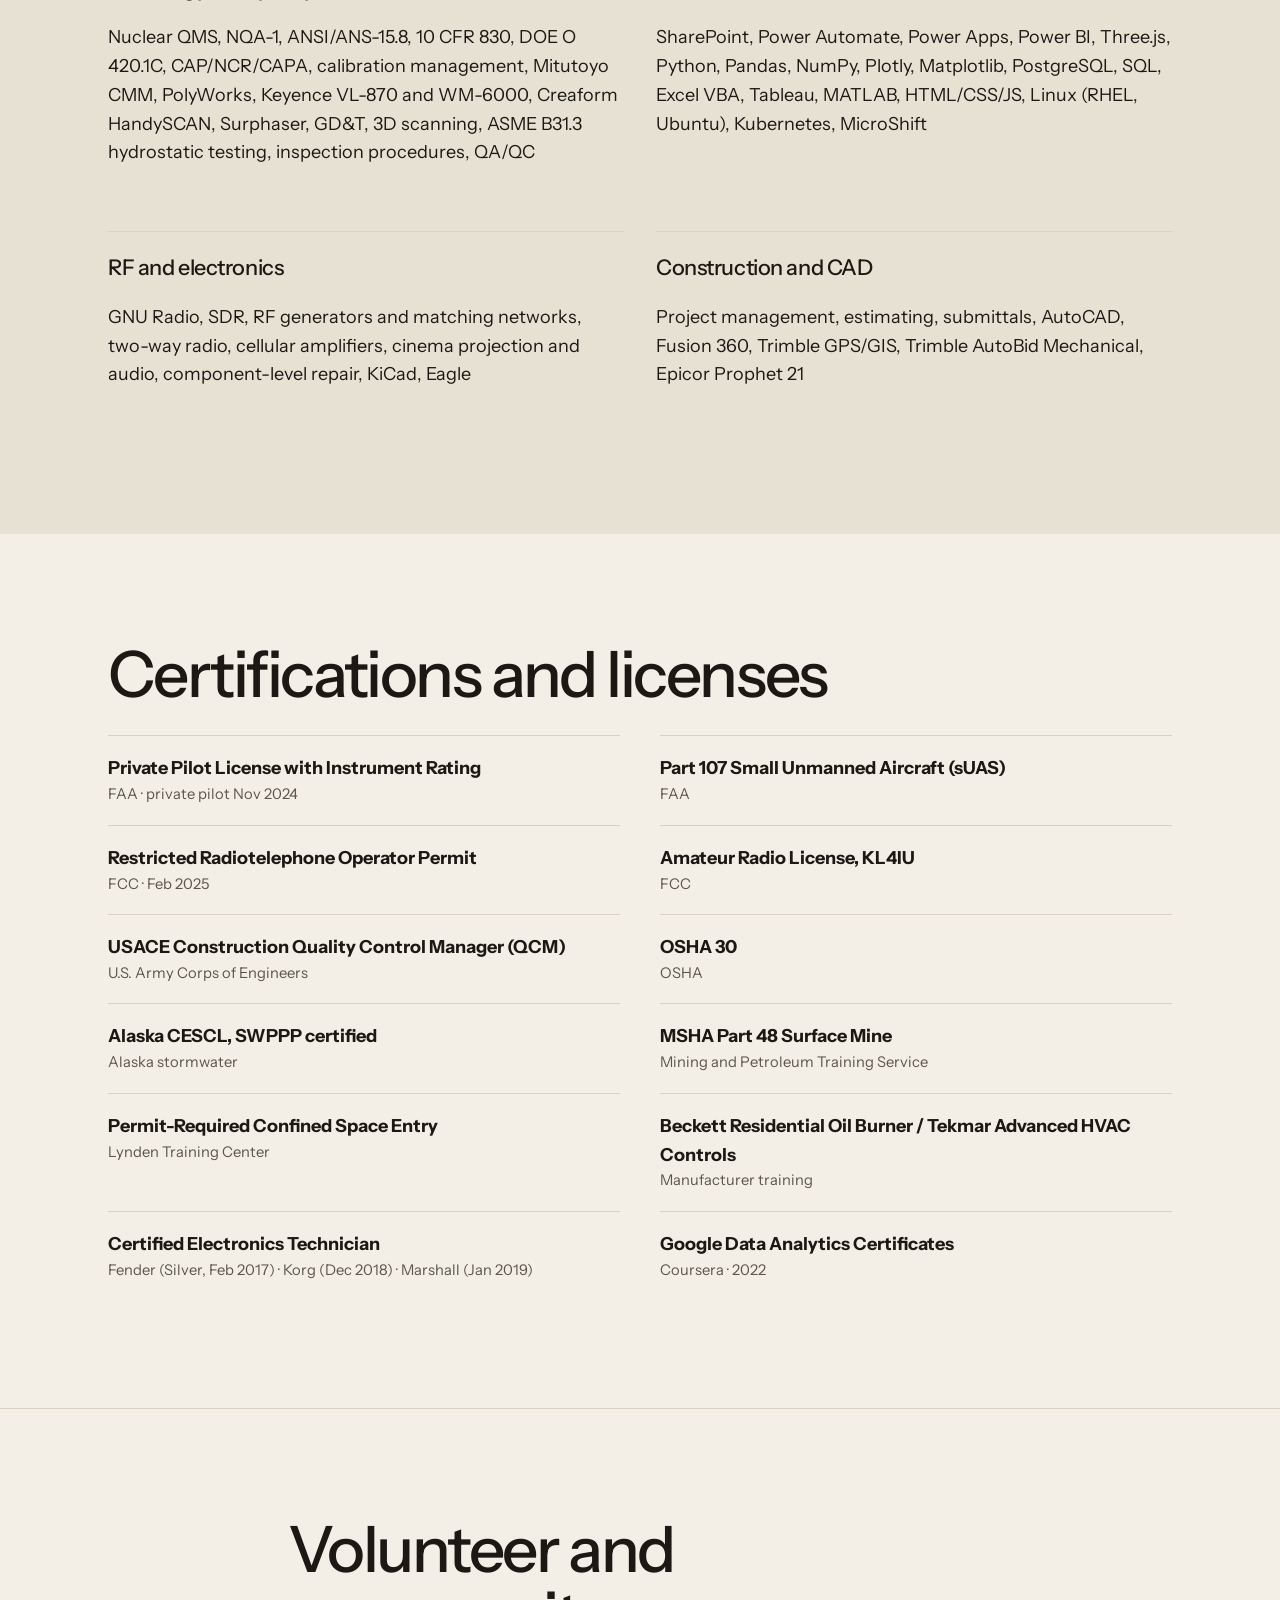
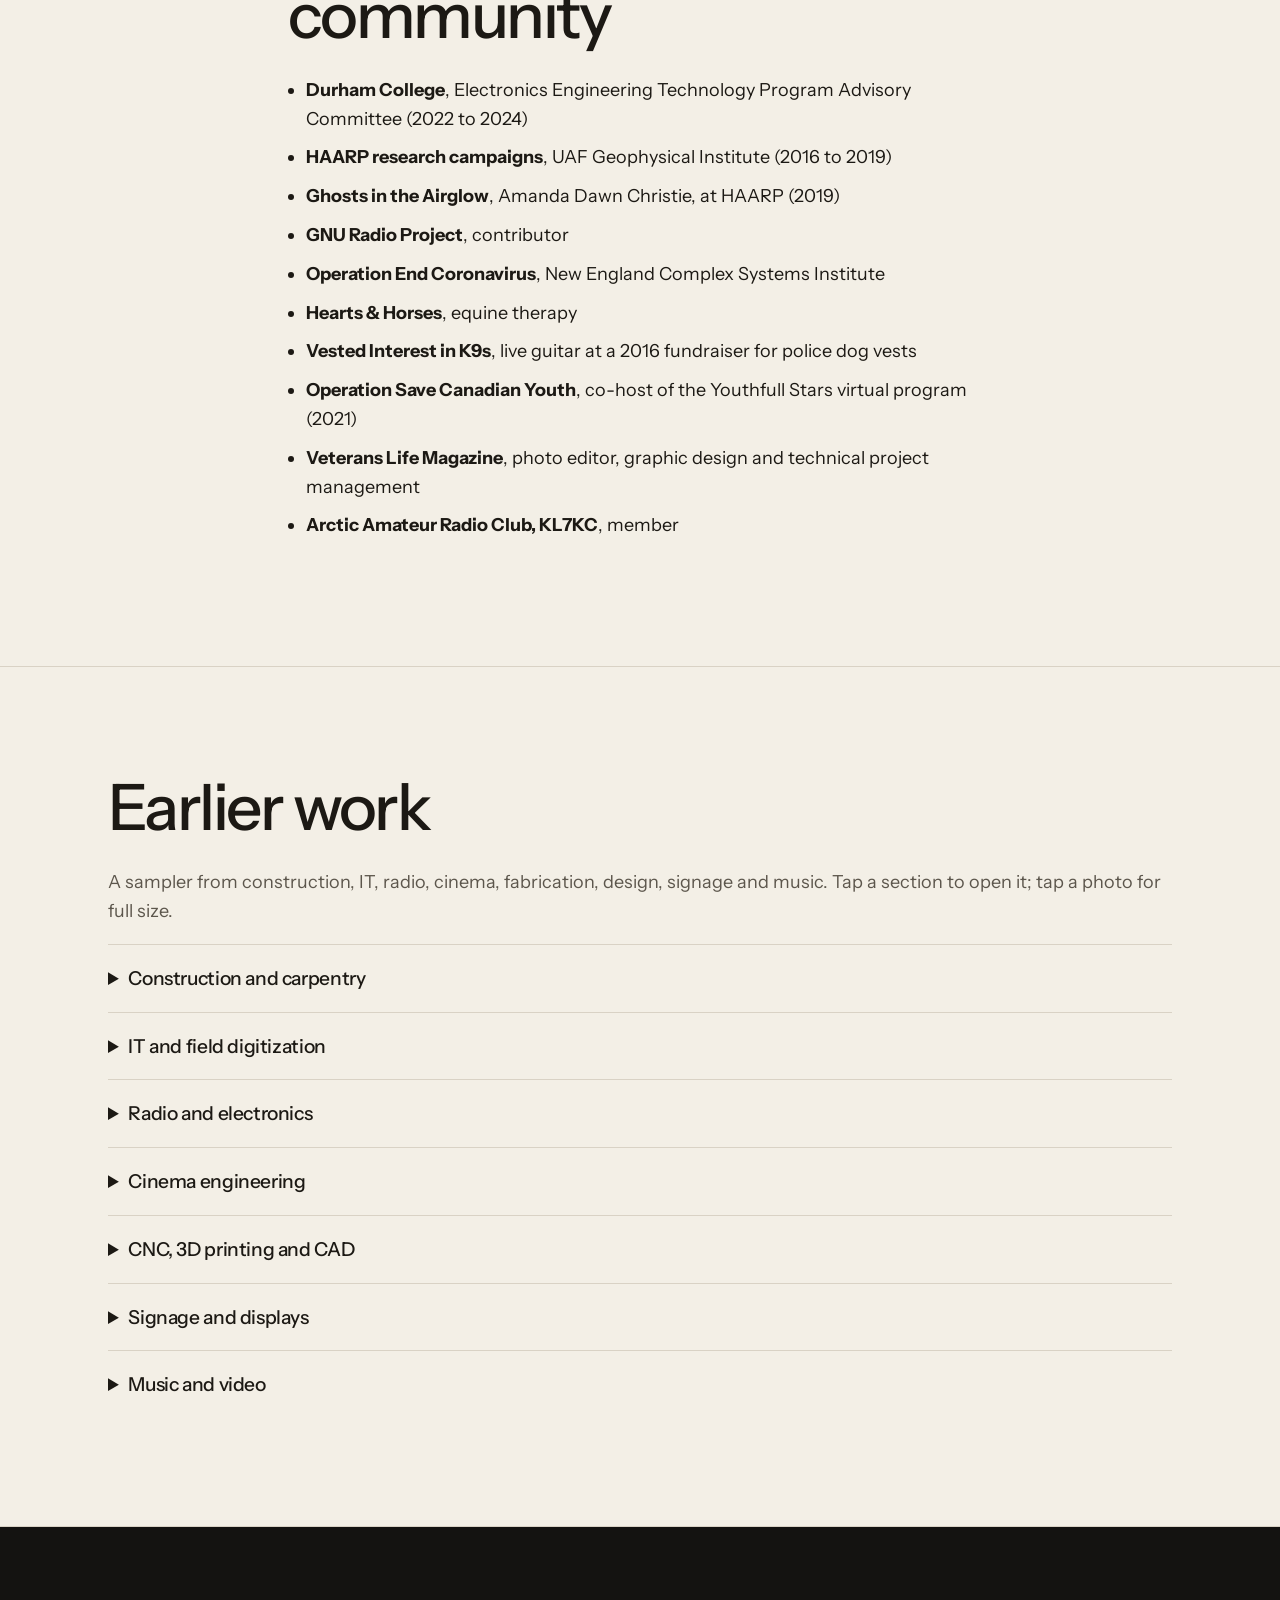
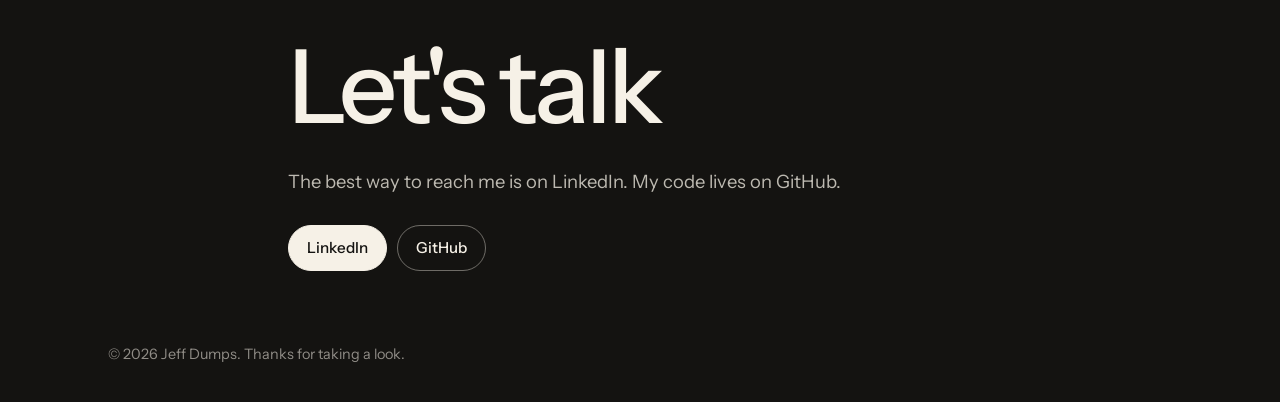
==== commit f5db648d: "Default the experience slider to headlines and link the live simulation Open Experience at level 1 u" ====
--- a/index.html
+++ b/index.html
@@ -11,8 +11,8 @@
 <script>
 (function () {
   var raw = new URLSearchParams(location.search).get("level");
-  var n = raw == null || raw === "" ? 2 : parseInt(raw, 10);
-  if (!(n >= 1 && n <= 4)) n = 2;
+  var n = raw == null || raw === "" ? 1 : parseInt(raw, 10);
+  if (!(n >= 1 && n <= 4)) n = 1;
   document.documentElement.dataset.level = String(n);
   document.documentElement.classList.add("js");
   var hash = location.hash;
@@ -58,28 +58,28 @@
 <a href="https://github.com/jdak907/ercot_energy_price_predictor">View on GitHub &rarr;</a></article>
 <article class="card"><h3>Autocatalytic System</h3><p class="tag">WebGL &middot; simulation</p>
 <p>An interactive, narrated 3D visualization of coupled equations for self-reinforcing AI growth, with energy, compute and data as constraints.</p>
-<a href="https://github.com/jdak907/autocatalytic-system">View on GitHub &rarr;</a></article>
+<p class="cta"><a class="btn" href="https://jdak907.github.io/autocatalytic-system/">Live site</a><a class="btn ghost" href="https://github.com/jdak907/autocatalytic-system">GitHub</a></p></article>
 </div></div></section>
 
 <section id="experience" class="rise"><div class="wrap narrow">
 <h2>Experience</h2>
 <div class="detail" id="detail">
   <div class="detail-top">
-    <p class="detail-kicker" id="level-kicker">Level 2</p>
-    <p class="detail-name" id="level-name">Key impact</p>
+    <p class="detail-kicker" id="level-kicker">Level 1</p>
+    <p class="detail-name" id="level-name">One-line headline</p>
   </div>
   <label class="sr-only" for="level">Detail level, 1 through 4. Higher levels include everything from the levels below.</label>
-  <input id="level" type="range" min="1" max="4" step="1" value="2" aria-valuemin="1" aria-valuemax="4" aria-valuenow="2" aria-valuetext="Level 2. Key impact">
+  <input id="level" type="range" min="1" max="4" step="1" value="1" aria-valuemin="1" aria-valuemax="4" aria-valuenow="1" aria-valuetext="Level 1. One-line headline">
   <div class="level-ticks" role="radiogroup" aria-label="Jump to a detail level">
-    <button type="button" role="radio" data-set-level="1" aria-checked="false" tabindex="-1">1 Headlines</button>
-    <button type="button" role="radio" data-set-level="2" aria-checked="true" tabindex="0">2 Impact</button>
+    <button type="button" role="radio" data-set-level="1" aria-checked="true" tabindex="0">1 Headlines</button>
+    <button type="button" role="radio" data-set-level="2" aria-checked="false" tabindex="-1">2 Impact</button>
     <button type="button" role="radio" data-set-level="3" aria-checked="false" tabindex="-1">3 Full</button>
     <button type="button" role="radio" data-set-level="4" aria-checked="false" tabindex="-1">4 Deep</button>
   </div>
 </div>
 <script>
 (function () {
-  var n = document.documentElement.dataset.level || "2";
+  var n = document.documentElement.dataset.level || "1";
   var input = document.getElementById("level");
   input.value = n;
   input.setAttribute("aria-valuenow", n);
--- a/style.css
+++ b/style.css
@@ -146,8 +146,9 @@
 .card { display: flex; flex-direction: column; padding: 22px 0 0; border-top: 1px solid var(--line); }
 .card h3 { margin: 0; font-size: 1.35rem; }
 .card p { flex: 1; }
-.card a { font-weight: 500; text-decoration: none; border-bottom: 1px solid var(--ink); align-self: flex-start; }
-.card a:hover { border-bottom-color: transparent; }
+.card .cta { flex: 0 0 auto; margin-top: 16px; }
+.card a:not(.btn) { font-weight: 500; text-decoration: none; border-bottom: 1px solid var(--ink); align-self: flex-start; }
+.card a:not(.btn):hover { border-bottom-color: transparent; }
 @media (prefers-reduced-motion: no-preference) {
   .feature-project img { transition: transform .7s ease; }
   .feature-project:hover img { transform: scale(1.03); }
